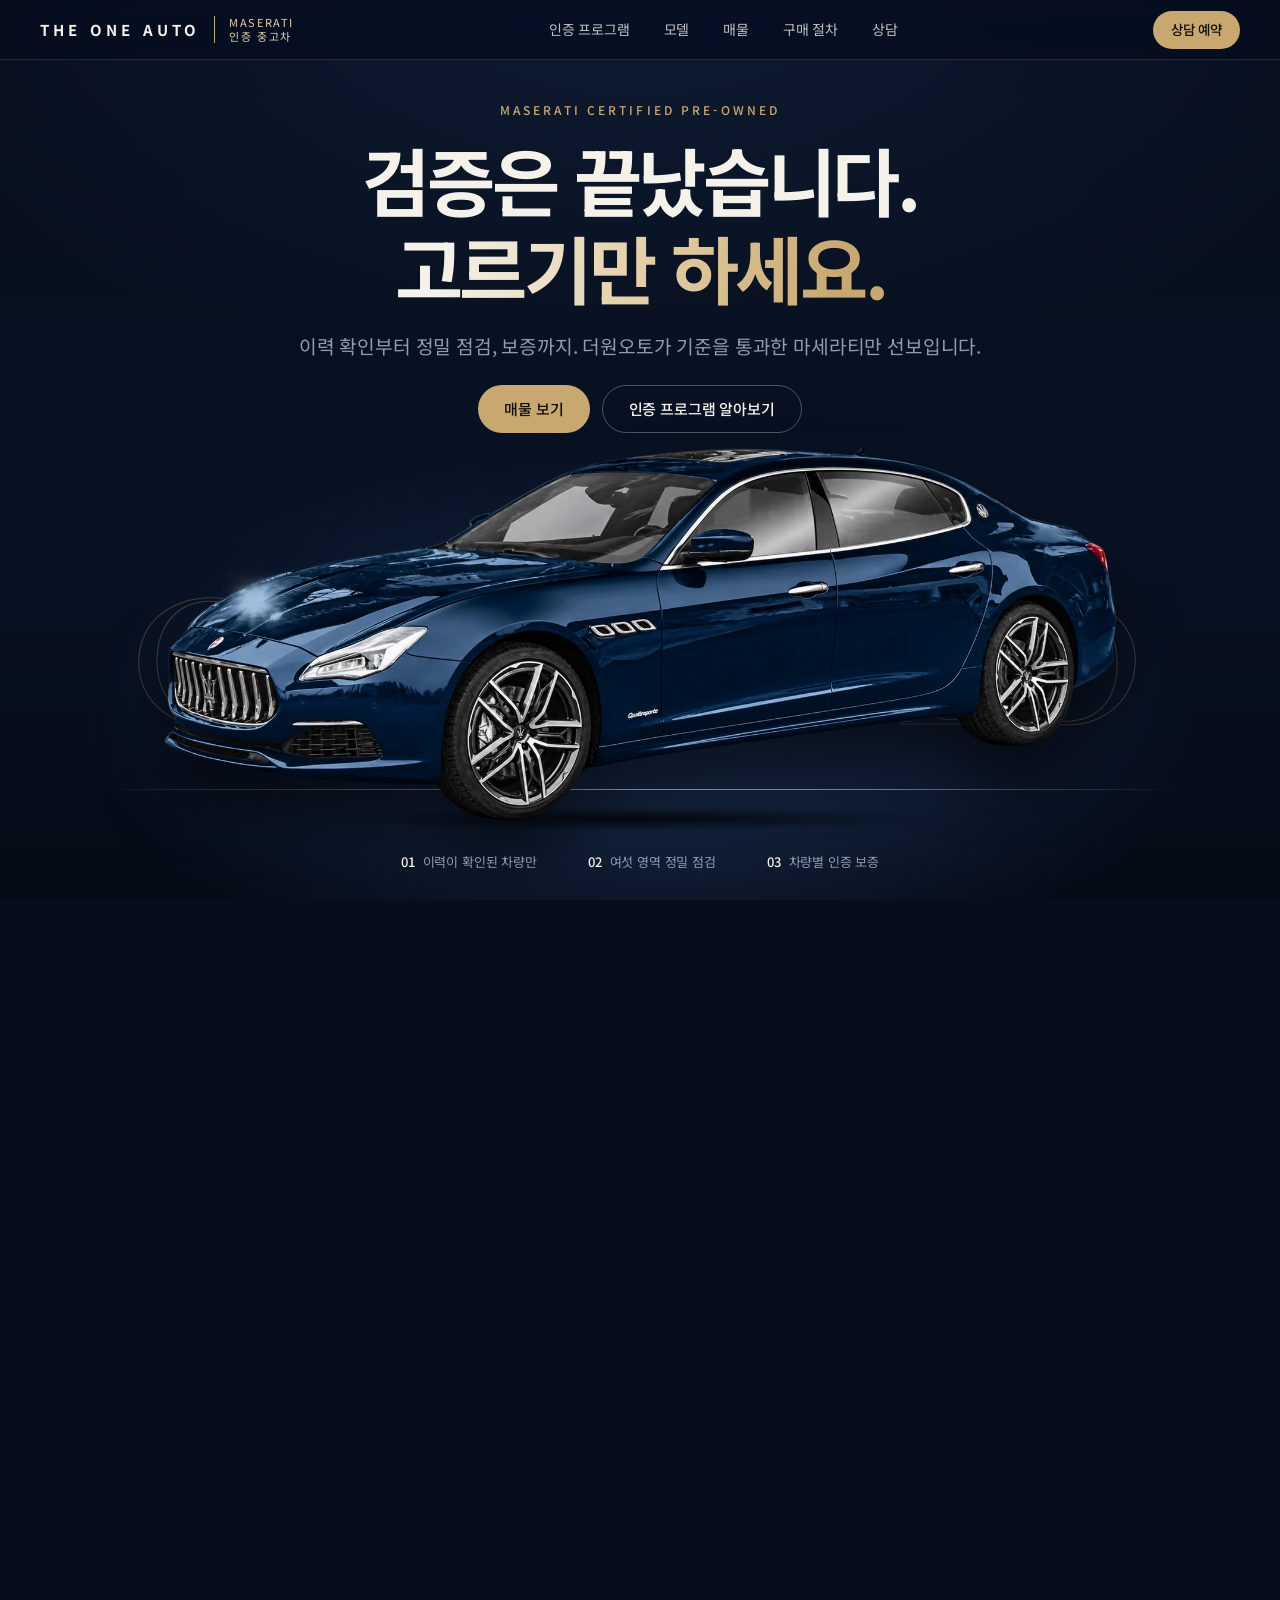
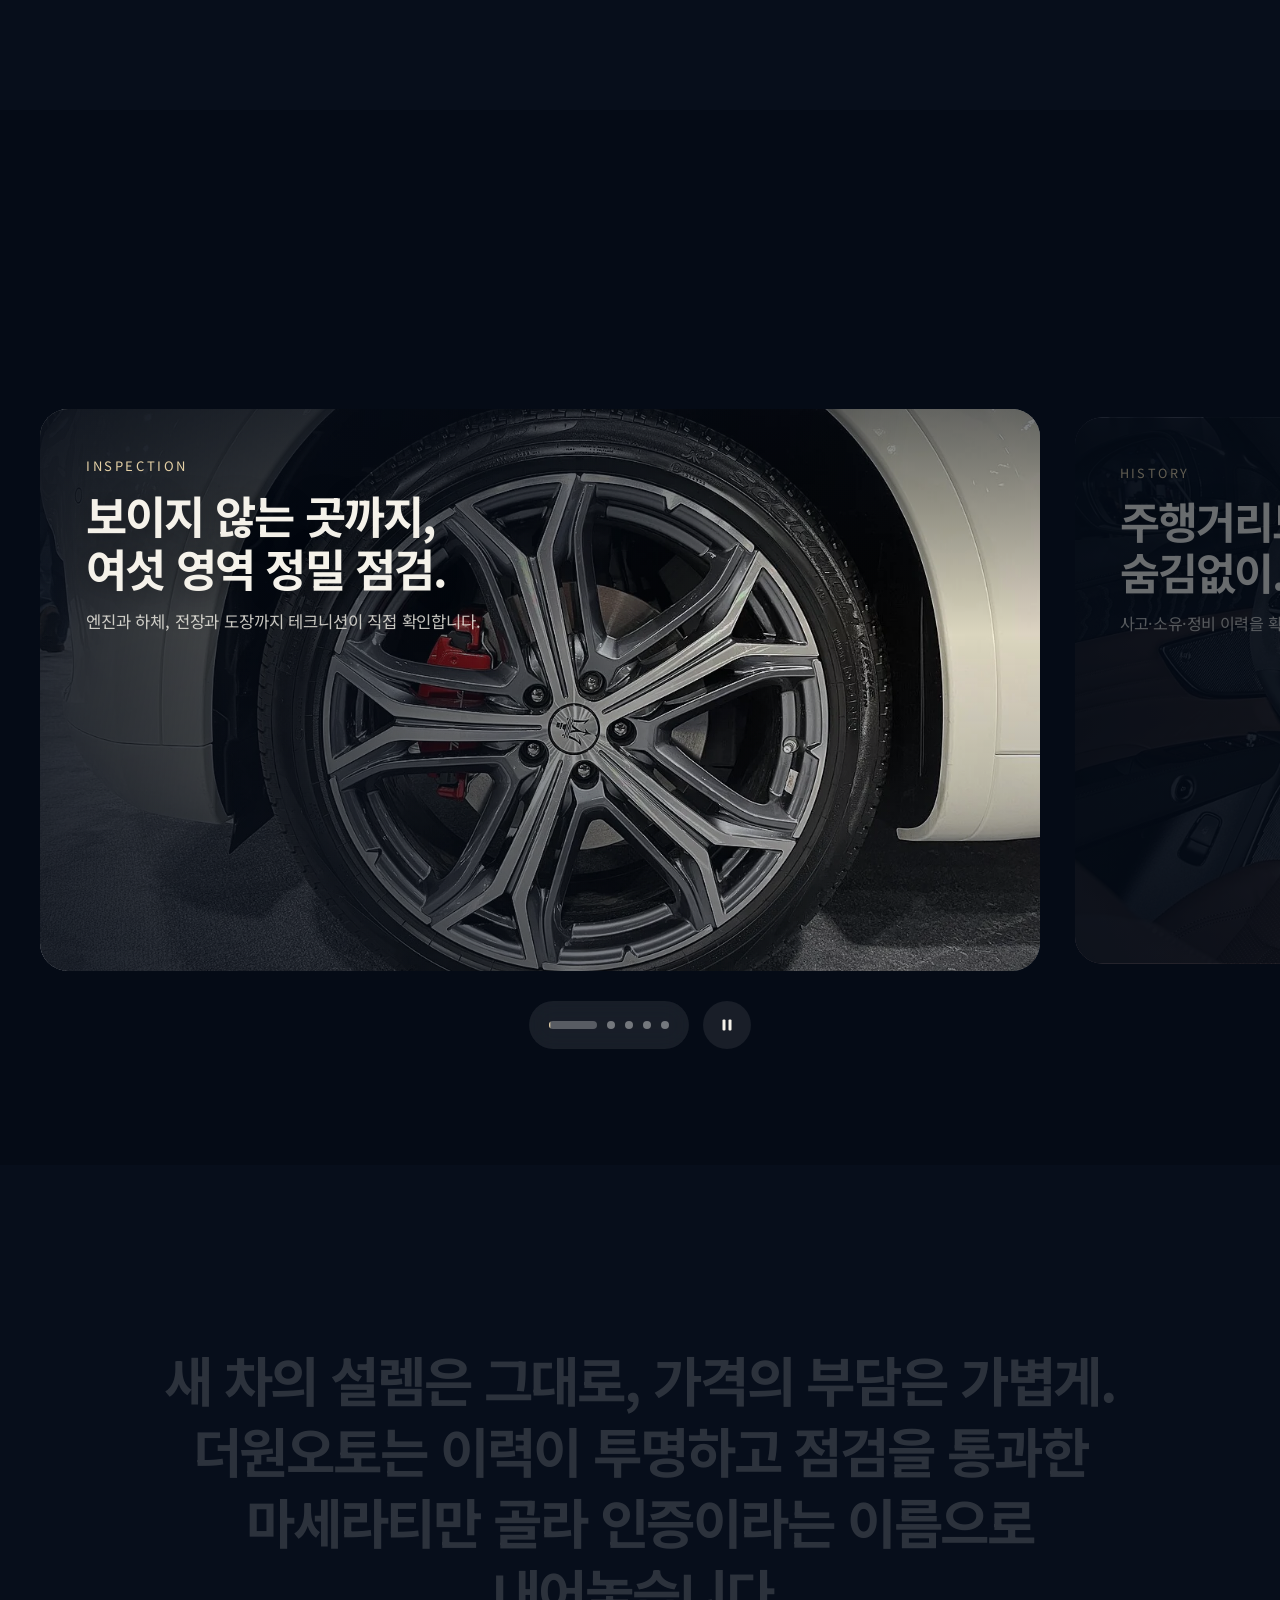
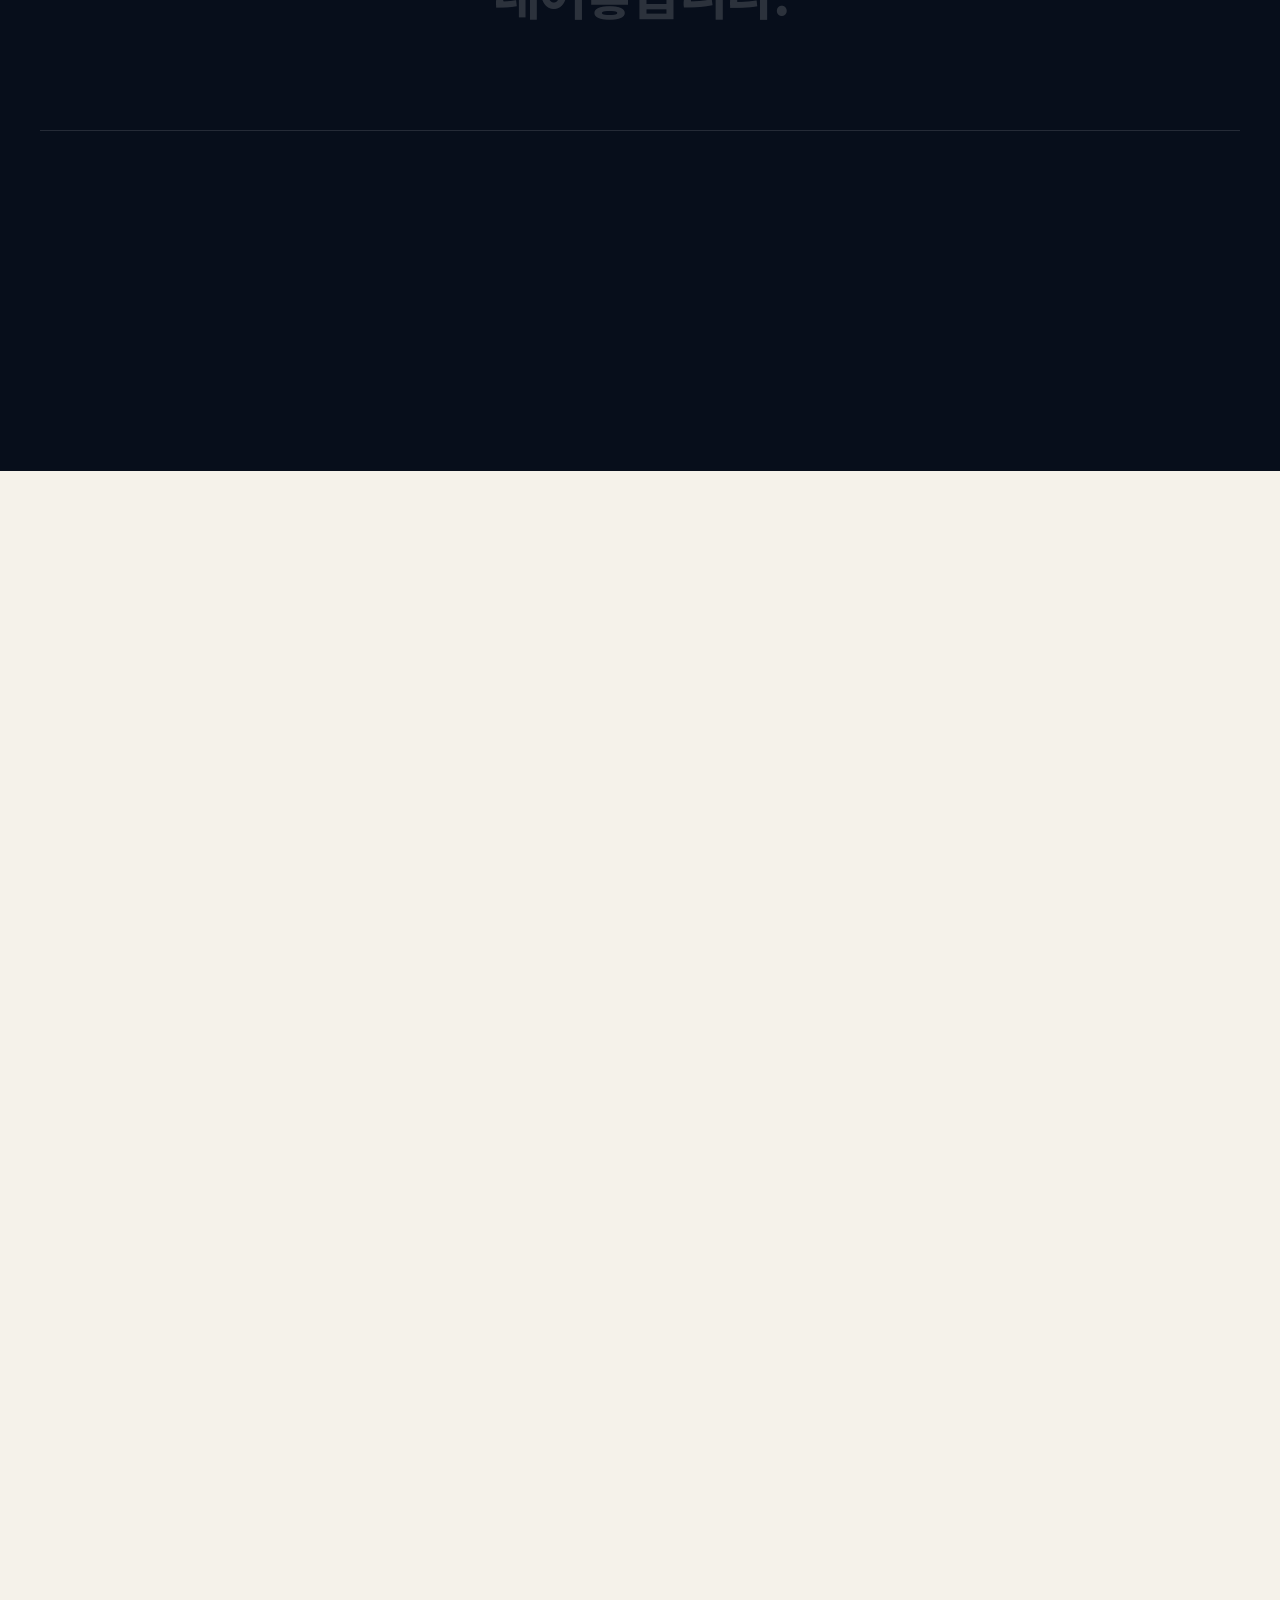
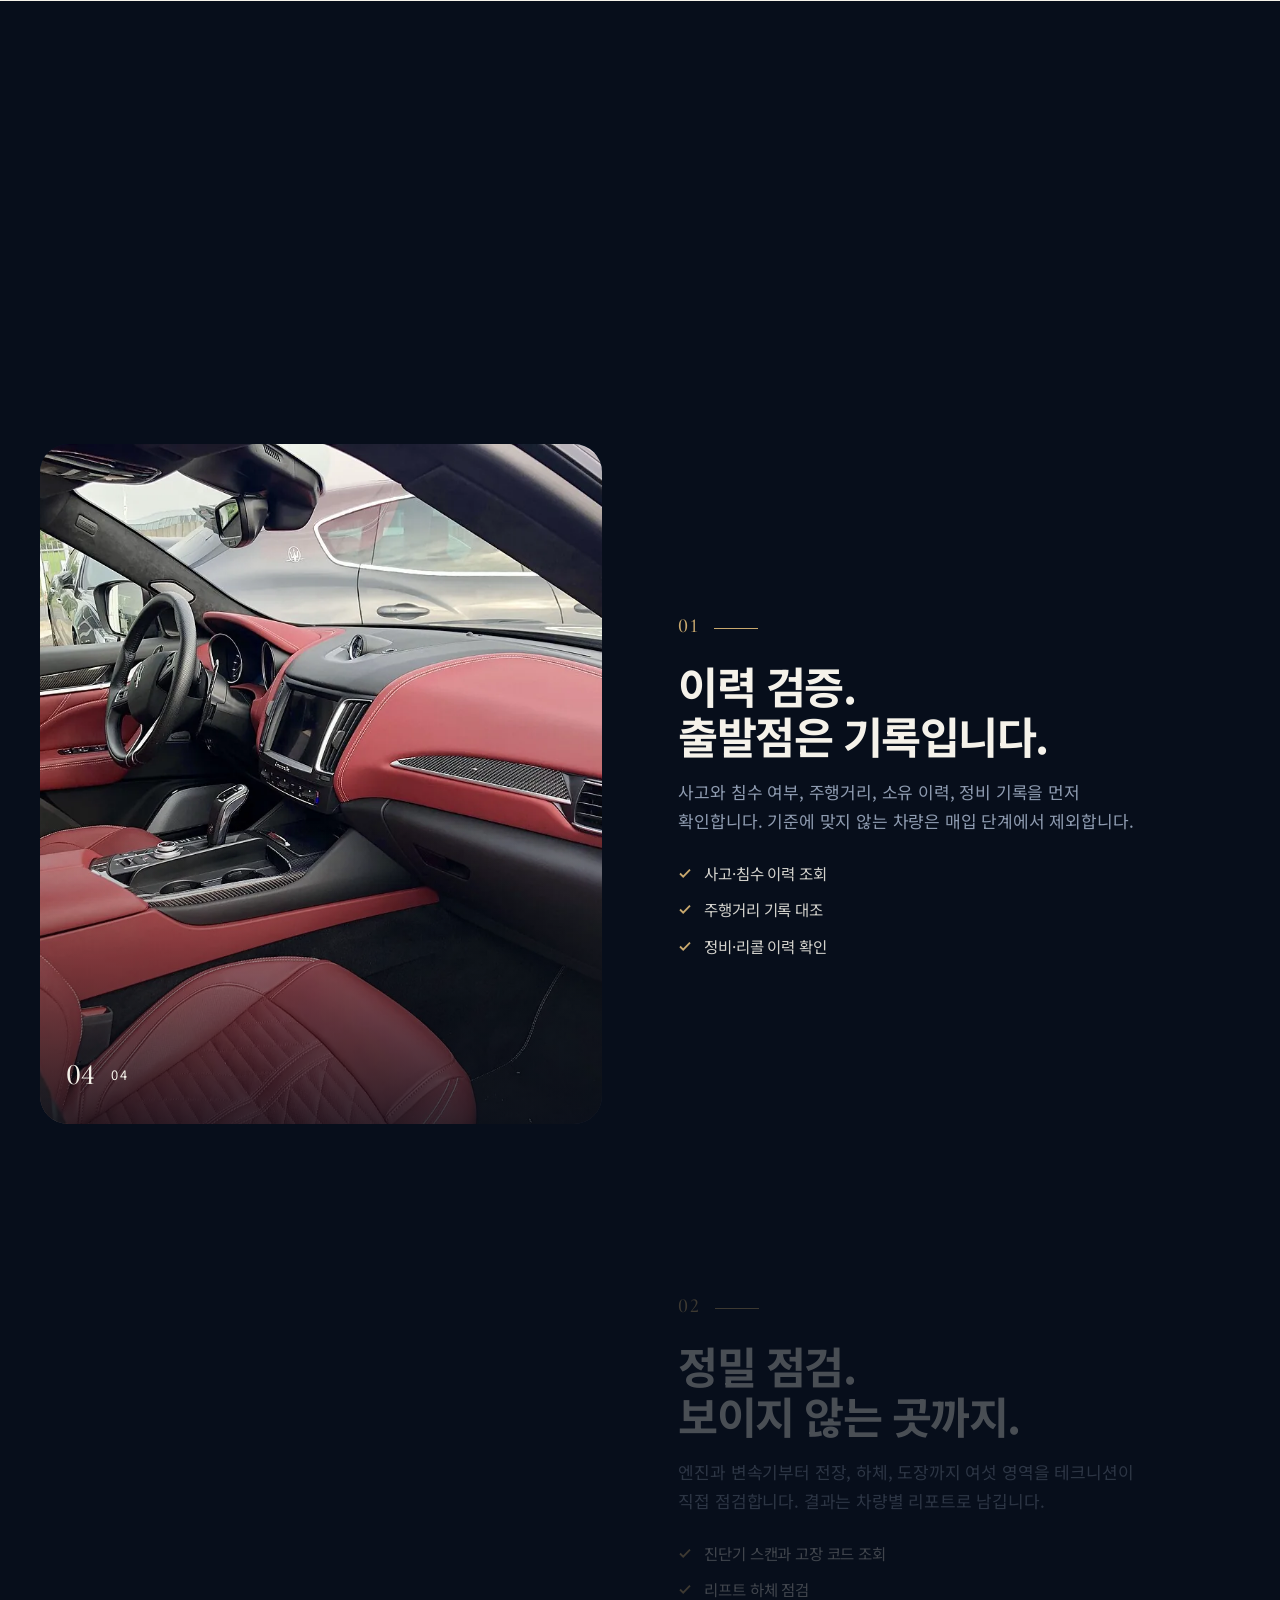
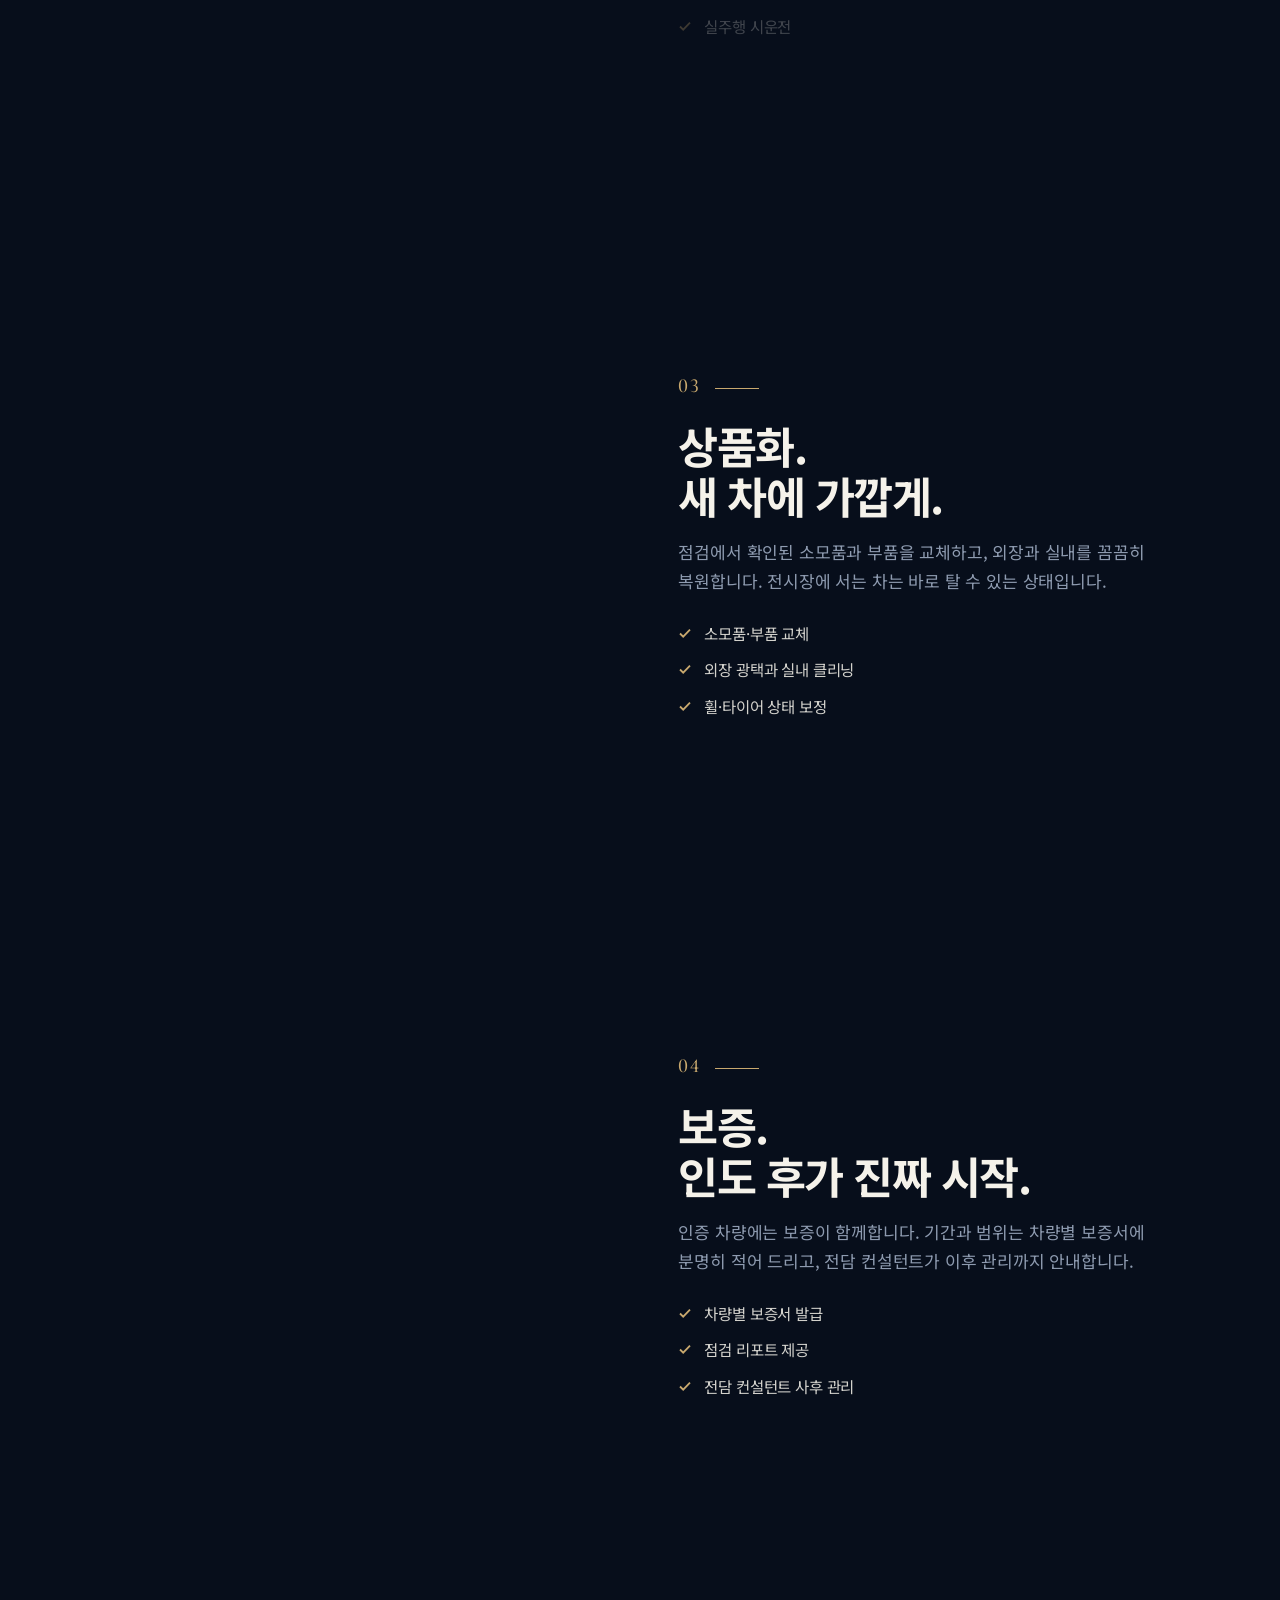
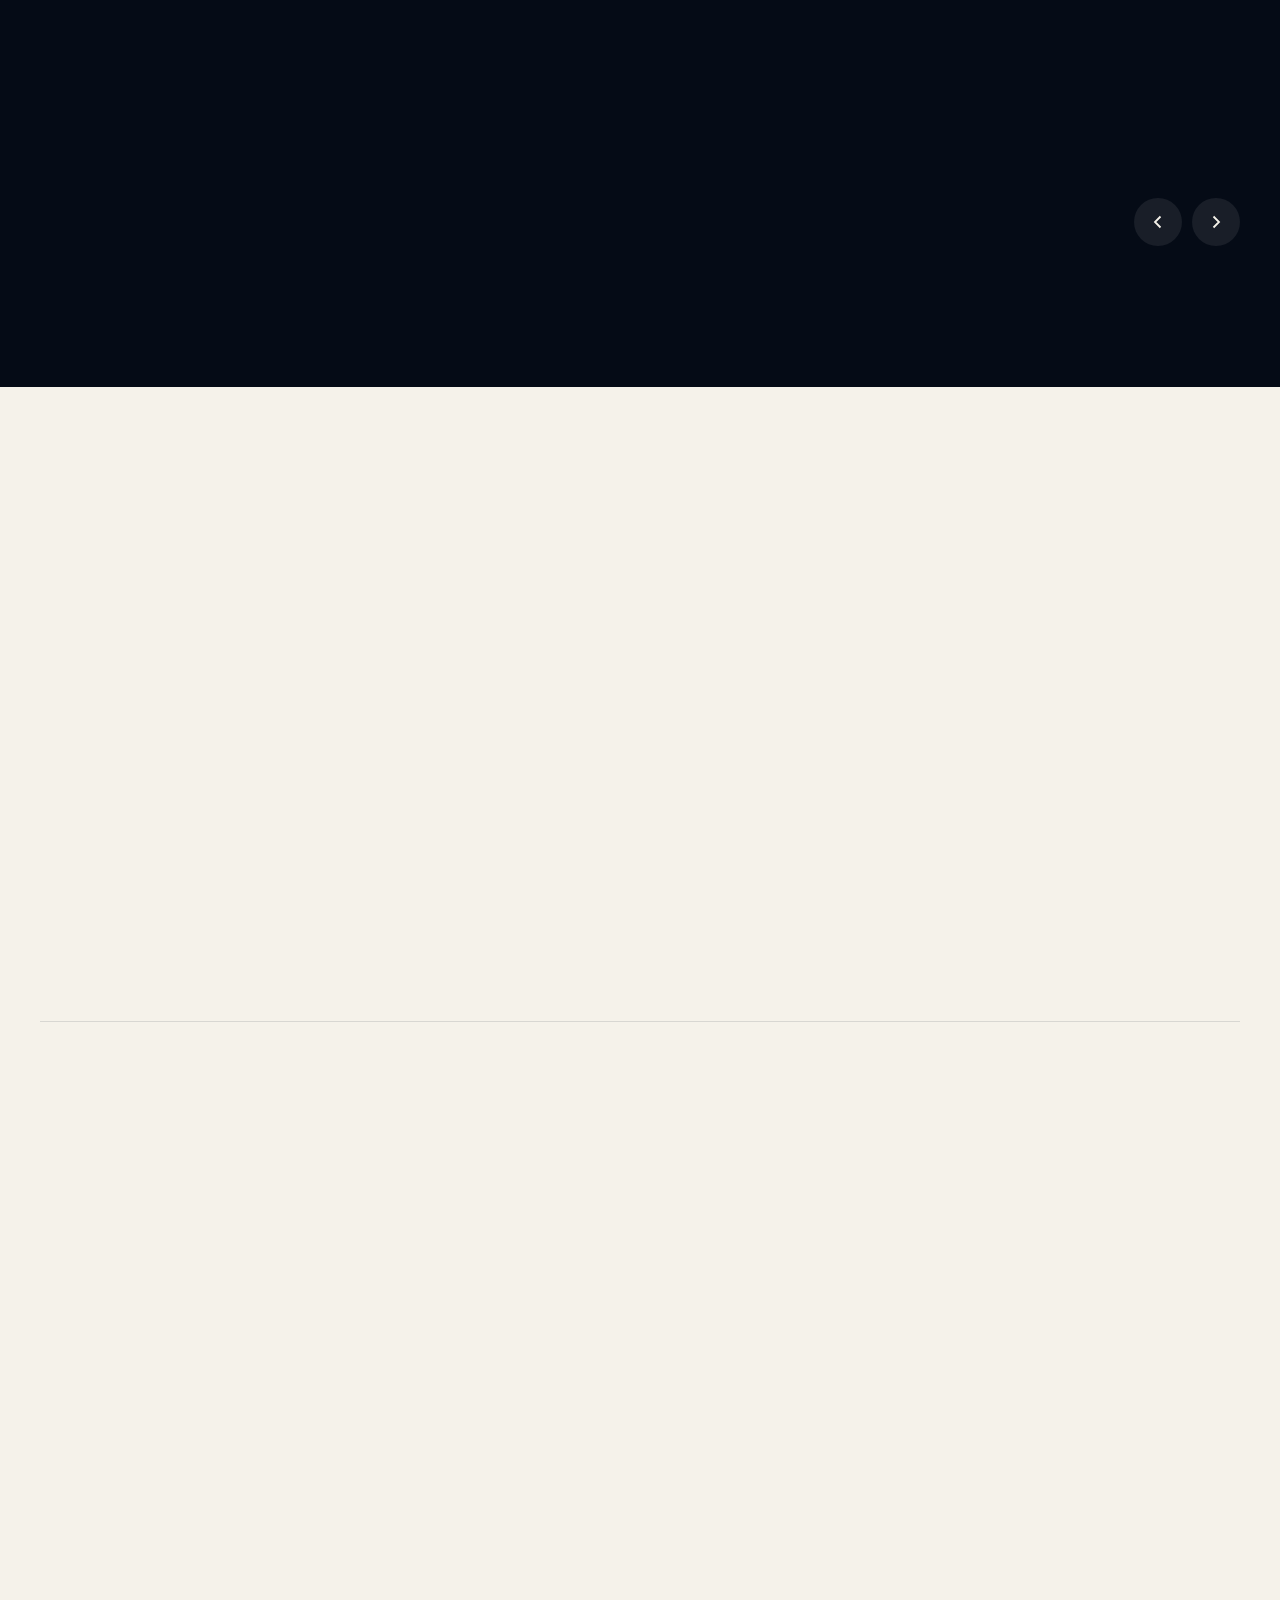
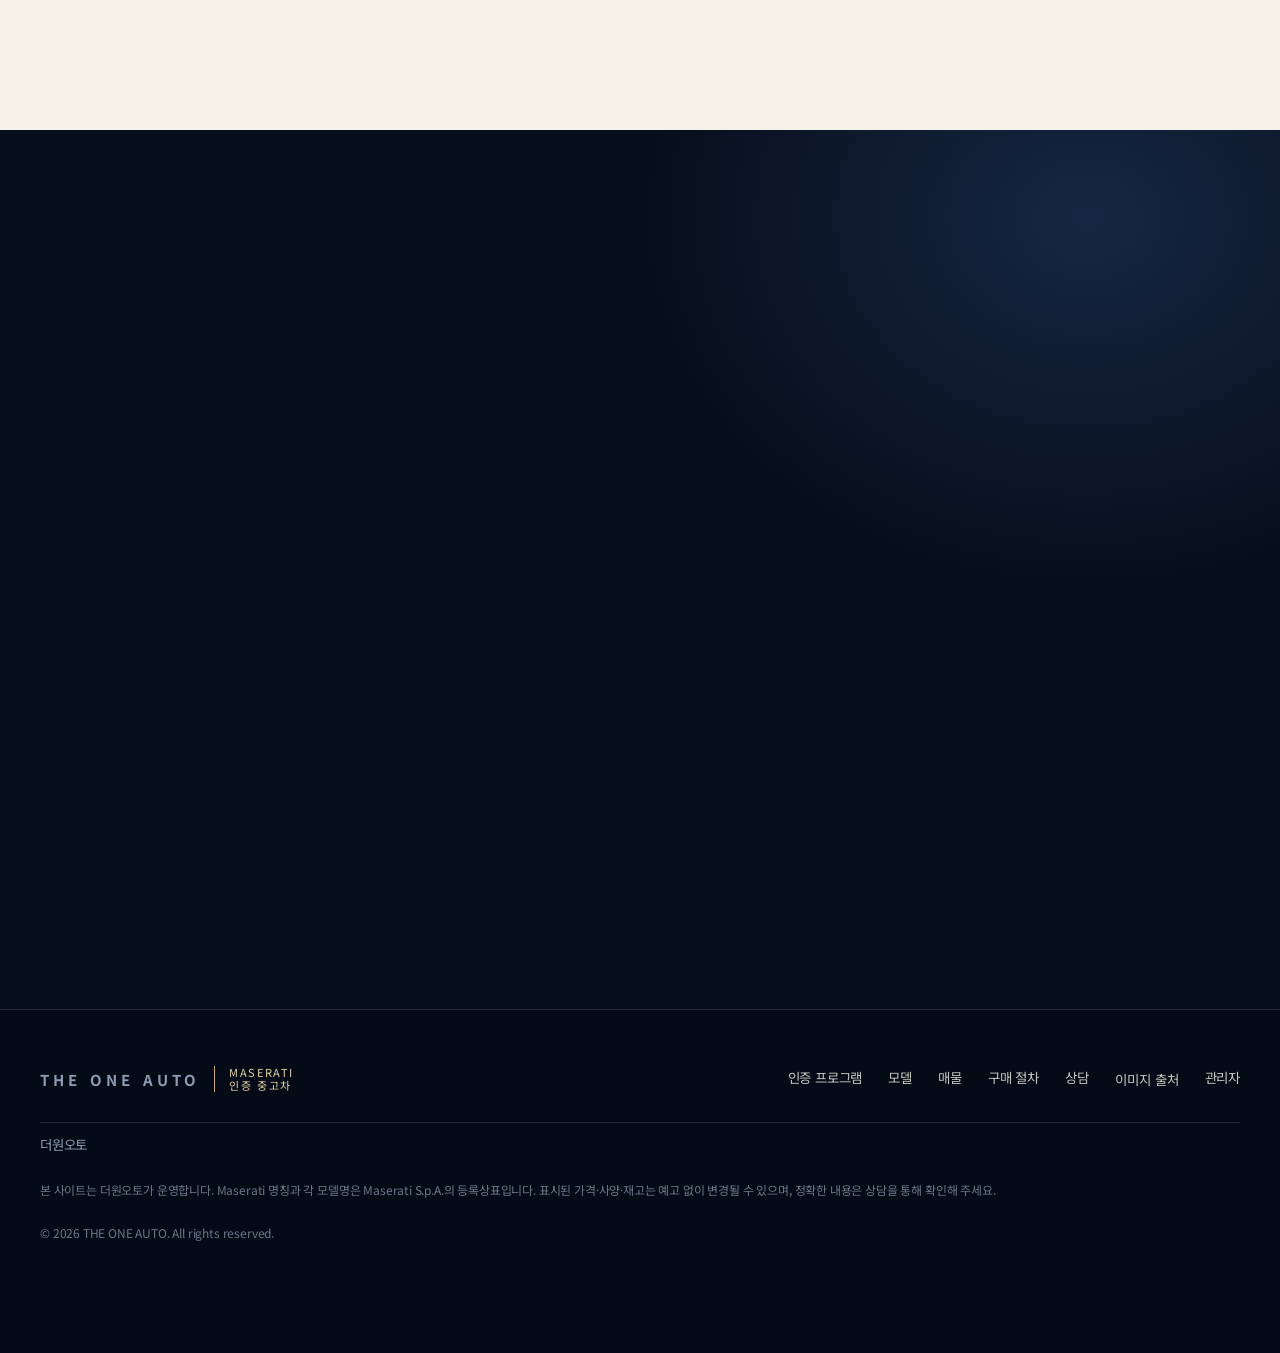
==== index.html @ 3bb14f06 "Add files via upload" ====
<!DOCTYPE html>
<html lang="ko">
<head>
<meta charset="utf-8">
<meta name="viewport" content="width=device-width, initial-scale=1">
<title>더원오토 | 마세라티 인증 중고차</title>
<meta name="description" content="이력 검증부터 정밀 점검, 보증까지. 더원오토가 기준을 통과한 마세라티 인증 중고차만 선보입니다. 그레칼레·르반떼·기블리·콰트로포르테·그란투리스모·MC20.">
<meta name="keywords" content="마세라티 인증 중고차, 마세라티 중고차, 그레칼레 중고, 르반떼 중고, 기블리 중고, 콰트로포르테 중고, 그란투리스모, MC20, 더원오토">
<meta property="og:type" content="website">
<meta property="og:title" content="더원오토 | 마세라티 인증 중고차">
<meta property="og:description" content="검증은 끝났습니다. 고르기만 하세요.">
<meta property="og:image" content="img/quattroporte.webp">
<meta name="theme-color" content="#070E1B">
<link rel="icon" href="data:image/svg+xml,%3Csvg xmlns='http://www.w3.org/2000/svg' viewBox='0 0 64 64'%3E%3Crect width='64' height='64' rx='14' fill='%230A1528'/%3E%3Cpath d='M16 46h32' stroke='%23C8A86E' stroke-width='2'/%3E%3Ctext x='32' y='40' text-anchor='middle' font-family='Georgia,serif' font-size='30' fill='%23E4D0A6'%3E1%3C/text%3E%3C/svg%3E">
<link rel="preconnect" href="https://fonts.googleapis.com">
<link rel="preconnect" href="https://fonts.gstatic.com" crossorigin>
<link href="https://fonts.googleapis.com/css2?family=Cormorant+Garamond:wght@500;600&family=Noto+Sans+KR:wght@400;500;700&display=swap" rel="stylesheet">
<link rel="preload" as="image" href="img/quattroporte.webp">
<link rel="stylesheet" href="site.css">
</head>
<body>

<!-- ============ 상단 메뉴 ============ -->
<header class="nav" id="nav">
  <div class="wrap nav-in">
    <a class="brand" href="#home" aria-label="더원오토 홈">
      <span class="brand-mark">THE ONE AUTO</span>
      <span class="brand-sub">MASERATI<br>인증 중고차</span>
    </a>
    <nav class="menu" aria-label="주 메뉴">
      <a href="#program">인증 프로그램</a>
      <a href="#models">모델</a>
      <a href="#cars">매물</a>
      <a href="#process">구매 절차</a>
      <a href="#contact">상담</a>
    </nav>
    <div class="nav-cta">
      <a class="btn btn-gold btn-sm" href="#contact">상담 예약</a>
      <button class="burger" id="burger" aria-label="메뉴 열기" aria-expanded="false"><i></i><i></i></button>
    </div>
  </div>
</header>
<div class="drawer" id="drawer">
  <a href="#home">홈</a>
  <a href="#program">인증 프로그램</a>
  <a href="#models">모델</a>
  <a href="#cars">매물</a>
  <a href="#process">구매 절차</a>
  <a href="#contact">상담</a>
</div>

<!-- ======================================================
     메인
     ====================================================== -->
<main class="page" id="p-home">

  <!-- 히어로 -->
  <section class="hero" id="hero">
    <div class="hero-sticky">
      <div class="hero-bg"></div>
      <div class="hero-copy">
        <p class="eyebrow">Maserati Certified Pre-Owned</p>
        <h1><span class="ln"><span>검증은 끝났습니다.</span></span><span class="ln"><span><em>고르기만 하세요.</em></span></span></h1>
        <p class="lead">이력 확인부터 정밀 점검, 보증까지. 더원오토가 기준을 통과한 마세라티만 선보입니다.</p>
        <div class="hero-cta">
          <a class="btn btn-gold" href="#cars">매물 보기</a>
          <a class="btn btn-ghost" href="#program">인증 프로그램 알아보기</a>
        </div>
      </div>
      <div class="hero-end" aria-hidden="true"><p>콰트로포르테부터 MC20까지.<br><span>여섯 모델을 한자리에서.</span></p></div>
      <div class="hero-stage">
        <div class="hero-word" aria-hidden="true">CERTIFIED</div>
        <div class="hero-horizon"></div>
        <div class="hero-car">
          <div class="hero-carbox">
            <img src="img/quattroporte.webp" alt="블루 컬러의 마세라티 콰트로포르테" width="1600" height="629">
            <div class="hero-sheen" style="--mask:url(img/quattroporte.webp)"></div>
          </div>
        </div>
      </div>
      <ul class="hero-facts">
        <li><b>01</b>이력이 확인된 차량만</li>
        <li><b>02</b>여섯 영역 정밀 점검</li>
        <li><b>03</b>차량별 인증 보증</li>
      </ul>
    </div>
  </section>

  <!-- 하이라이트 -->
  <section class="hl" id="highlights">
    <div class="wrap hl-top">
      <div class="sec-head">
        <p class="eyebrow rv">Highlights</p>
        <h2 class="h2 rv" style="--d:1">먼저, 핵심만.</h2>
      </div>
      <a class="link rv" style="--d:2" href="#program">인증 프로그램 전체 보기 <svg width="14" height="14" viewBox="0 0 14 14" fill="none" stroke="currentColor" stroke-width="1.6"><path d="M4 1.5 9.5 7 4 12.5"/></svg></a>
    </div>
    <div class="hl-track" id="hlTrack" tabindex="0" aria-label="하이라이트">
      <article class="hl-card">
        <img src="img/detail-wheel.webp" alt="마세라티 휠과 브레이크 캘리퍼" loading="lazy">
        <div class="hl-txt"><small>Inspection</small><h3>보이지 않는 곳까지,<br>여섯 영역 정밀 점검.</h3><p>엔진과 하체, 전장과 도장까지 테크니션이 직접 확인합니다.</p></div>
      </article>
      <article class="hl-card">
        <img src="img/detail-interior.webp" alt="마세라티 실내와 스티어링 휠" loading="lazy">
        <div class="hl-txt"><small>History</small><h3>주행거리도 이력도,<br>숨김없이.</h3><p>사고·소유·정비 이력을 확인한 차량만 매물이 됩니다.</p></div>
      </article>
      <article class="hl-card">
        <img src="img/detail-engine.webp" alt="마세라티 네튜노 V6 엔진" loading="lazy">
        <div class="hl-txt"><small>Warranty</small><h3>인도 후에도 이어지는<br>인증 보증.</h3><p>보증 기간과 범위는 차량별 보증서에 분명히 적어 드립니다.</p></div>
      </article>
      <article class="hl-card stage">
        <img src="img/granturismo.webp" alt="레드 컬러의 마세라티 그란투리스모" loading="lazy">
        <div class="hl-txt"><small>Lineup</small><h3>SUV부터 슈퍼카까지,<br>여섯 모델.</h3><p>그레칼레, 르반떼, 기블리, 콰트로포르테, 그란투리스모, MC20.</p></div>
      </article>
      <article class="hl-card">
        <img src="img/detail-cabin.webp" alt="레드 가죽으로 마감한 마세라티 실내" loading="lazy">
        <div class="hl-txt"><small>Concierge</small><h3>시승부터 금융까지,<br>전담 컨설턴트 한 명이.</h3><p>상담, 시승, 계약, 인도까지 같은 담당자가 함께합니다.</p></div>
      </article>
    </div>
    <div class="hl-ctrl">
      <div class="dots" id="hlDots" role="tablist" aria-label="하이라이트 선택"></div>
      <button class="round" id="hlPlay" aria-label="자동 넘김 일시정지">
        <svg class="i-pause" width="14" height="14" viewBox="0 0 14 14" fill="currentColor"><rect x="2.5" y="1.5" width="3" height="11" rx="1"/><rect x="8.5" y="1.5" width="3" height="11" rx="1"/></svg>
        <svg class="i-play" hidden width="14" height="14" viewBox="0 0 14 14" fill="currentColor"><path d="M3.5 1.6v10.8a.6.6 0 0 0 .9.5l8.6-5.4a.6.6 0 0 0 0-1L4.4 1.1a.6.6 0 0 0-.9.5Z"/></svg>
      </button>
    </div>
  </section>

  <!-- 선언 + 숫자 -->
  <section class="say" id="say">
    <div class="wrap">
      <p class="say-text" id="sayText">새 차의 설렘은 그대로, 가격의 부담은 가볍게. 더원오토는 이력이 투명하고 점검을 통과한 마세라티만 골라 <span data-g>인증이라는 이름으로</span> 내어놓습니다.</p>
      <div class="stats">
        <div class="stat rv"><span class="num" data-count="6">6</span><p>모델 라인업</p></div>
        <div class="stat rv" style="--d:1"><span class="num"><span data-count="30">30</span><sup>대</sup></span><p>엄선한 인증 매물</p></div>
        <div class="stat rv" style="--d:2"><span class="num"><span data-count="4">4</span><sup>단계</sup></span><p>인증 절차</p></div>
        <div class="stat rv" style="--d:3"><span class="num">1:1</span><p>전담 컨설턴트</p></div>
      </div>
    </div>
  </section>

  <!-- 모델 라인업 -->
  <section class="models light" id="models">
    <div class="wrap">
      <div class="sec-head">
        <p class="eyebrow rv">Lineup</p>
        <h2 class="h2 rv" style="--d:1">여섯 가지 마세라티.<br>모두 인증으로.</h2>
        <p class="lead rv" style="--d:2">모델을 눌러 살펴보세요. 마음에 드는 모델의 인증 매물로 바로 이어집니다.</p>
      </div>
      <div class="mv rv" id="mv">
        <div class="mv-list" id="mvList" role="tablist" aria-label="모델 선택"></div>
        <div class="mv-stage" id="mvStage">
          <div class="mv-name" id="mvName" aria-hidden="true"></div>
          <div class="mv-car" id="mvCar"></div>
          <dl class="mv-meta">
            <div><dt>Body</dt><dd id="mvBody"></dd></div>
            <div><dt>Engine</dt><dd id="mvEngine"></dd></div>
            <div><dt>Drive</dt><dd id="mvDrive"></dd></div>
            <div class="go"><a class="btn btn-gold btn-sm" id="mvGo" href="#cars">매물 보기</a></div>
          </dl>
        </div>
        <div class="mv-desc-m" id="mvDescM"></div>
      </div>
    </div>
  </section>

  <!-- 인증 프로그램 -->
  <section class="prog" id="program">
    <div class="wrap">
      <div class="sec-head">
        <p class="eyebrow rv">Certified Program</p>
        <h2 class="h2 rv" style="--d:1">인증은 네 번의<br>확인으로 완성됩니다.</h2>
        <p class="lead rv" style="--d:2">한 단계라도 기준에 미치지 못하면 매물로 올리지 않습니다.</p>
      </div>
      <div class="story" id="story">
        <div class="story-media" aria-hidden="true">
          <img src="img/detail-interior.webp" alt="" class="on" loading="lazy">
          <img src="img/detail-engine.webp" alt="" loading="lazy">
          <img src="img/detail-wheel.webp" alt="" loading="lazy">
          <img src="img/detail-cabin.webp" alt="" loading="lazy">
          <div class="story-count"><span class="num" id="storyNo">01</span><span class="bar"><i></i></span><span>04</span></div>
        </div>
        <div class="story-steps">
          <article class="step on">
            <div class="step-img"><img src="img/detail-interior.webp" alt="마세라티 실내" loading="lazy"></div>
            <span class="num">01</span>
            <h3 class="h2" style="font-size:clamp(28px,3.4vw,46px)">이력 검증.<br>출발점은 기록입니다.</h3>
            <p>사고와 침수 여부, 주행거리, 소유 이력, 정비 기록을 먼저 확인합니다. 기준에 맞지 않는 차량은 매입 단계에서 제외합니다.</p>
            <ul>
              <li><svg width="14" height="14" viewBox="0 0 14 14" fill="none" stroke="currentColor" stroke-width="1.8"><path d="m2 7.5 3.2 3.2L12 3.6"/></svg>사고·침수 이력 조회</li>
              <li><svg width="14" height="14" viewBox="0 0 14 14" fill="none" stroke="currentColor" stroke-width="1.8"><path d="m2 7.5 3.2 3.2L12 3.6"/></svg>주행거리 기록 대조</li>
              <li><svg width="14" height="14" viewBox="0 0 14 14" fill="none" stroke="currentColor" stroke-width="1.8"><path d="m2 7.5 3.2 3.2L12 3.6"/></svg>정비·리콜 이력 확인</li>
            </ul>
          </article>
          <article class="step">
            <div class="step-img"><img src="img/detail-engine.webp" alt="마세라티 V6 엔진" loading="lazy"></div>
            <span class="num">02</span>
            <h3 class="h2" style="font-size:clamp(28px,3.4vw,46px)">정밀 점검.<br>보이지 않는 곳까지.</h3>
            <p>엔진과 변속기부터 전장, 하체, 도장까지 여섯 영역을 테크니션이 직접 점검합니다. 결과는 차량별 리포트로 남깁니다.</p>
            <ul>
              <li><svg width="14" height="14" viewBox="0 0 14 14" fill="none" stroke="currentColor" stroke-width="1.8"><path d="m2 7.5 3.2 3.2L12 3.6"/></svg>진단기 스캔과 고장 코드 조회</li>
              <li><svg width="14" height="14" viewBox="0 0 14 14" fill="none" stroke="currentColor" stroke-width="1.8"><path d="m2 7.5 3.2 3.2L12 3.6"/></svg>리프트 하체 점검</li>
              <li><svg width="14" height="14" viewBox="0 0 14 14" fill="none" stroke="currentColor" stroke-width="1.8"><path d="m2 7.5 3.2 3.2L12 3.6"/></svg>실주행 시운전</li>
            </ul>
          </article>
          <article class="step">
            <div class="step-img"><img src="img/detail-wheel.webp" alt="마세라티 휠" loading="lazy"></div>
            <span class="num">03</span>
            <h3 class="h2" style="font-size:clamp(28px,3.4vw,46px)">상품화.<br>새 차에 가깝게.</h3>
            <p>점검에서 확인된 소모품과 부품을 교체하고, 외장과 실내를 꼼꼼히 복원합니다. 전시장에 서는 차는 바로 탈 수 있는 상태입니다.</p>
            <ul>
              <li><svg width="14" height="14" viewBox="0 0 14 14" fill="none" stroke="currentColor" stroke-width="1.8"><path d="m2 7.5 3.2 3.2L12 3.6"/></svg>소모품·부품 교체</li>
              <li><svg width="14" height="14" viewBox="0 0 14 14" fill="none" stroke="currentColor" stroke-width="1.8"><path d="m2 7.5 3.2 3.2L12 3.6"/></svg>외장 광택과 실내 클리닝</li>
              <li><svg width="14" height="14" viewBox="0 0 14 14" fill="none" stroke="currentColor" stroke-width="1.8"><path d="m2 7.5 3.2 3.2L12 3.6"/></svg>휠·타이어 상태 보정</li>
            </ul>
          </article>
          <article class="step">
            <div class="step-img"><img src="img/detail-cabin.webp" alt="마세라티 실내 가죽 시트" loading="lazy"></div>
            <span class="num">04</span>
            <h3 class="h2" style="font-size:clamp(28px,3.4vw,46px)">보증.<br>인도 후가 진짜 시작.</h3>
            <p>인증 차량에는 보증이 함께합니다. 기간과 범위는 차량별 보증서에 분명히 적어 드리고, 전담 컨설턴트가 이후 관리까지 안내합니다.</p>
            <ul>
              <li><svg width="14" height="14" viewBox="0 0 14 14" fill="none" stroke="currentColor" stroke-width="1.8"><path d="m2 7.5 3.2 3.2L12 3.6"/></svg>차량별 보증서 발급</li>
              <li><svg width="14" height="14" viewBox="0 0 14 14" fill="none" stroke="currentColor" stroke-width="1.8"><path d="m2 7.5 3.2 3.2L12 3.6"/></svg>점검 리포트 제공</li>
              <li><svg width="14" height="14" viewBox="0 0 14 14" fill="none" stroke="currentColor" stroke-width="1.8"><path d="m2 7.5 3.2 3.2L12 3.6"/></svg>전담 컨설턴트 사후 관리</li>
            </ul>
          </article>
        </div>
      </div>
    </div>
  </section>

  <!-- 점검 영역 벤토 -->
  <section class="bento-sec light" id="inspection">
    <div class="wrap">
      <div class="sec-head center">
        <p class="eyebrow rv">Inspection</p>
        <h2 class="h2 rv" style="--d:1">점검은 여섯 영역에서.</h2>
        <p class="lead rv" style="--d:2">차 한 대를 여섯 개의 눈으로 나누어 봅니다.</p>
      </div>
      <div class="bento">
        <article class="tile dark c7 rv">
          <img src="img/detail-engine.webp" alt="" loading="lazy">
          <span class="ico"><svg width="26" height="26" viewBox="0 0 24 24" fill="none" stroke="currentColor" stroke-width="1.5" stroke-linecap="round" stroke-linejoin="round"><path d="M7 8V5h6v3M4 12H2m2-3v7m0-4h3l2-4h7l2 3h2v6h-3l-2 2H9l-2-2H4"/></svg></span>
          <div><h3>엔진·파워트레인</h3><p>엔진과 변속기의 작동 상태, 누유 여부, 냉각 계통을 확인합니다.</p></div>
        </article>
        <article class="tile c5 rv" style="--d:1">
          <span class="ico"><svg width="26" height="26" viewBox="0 0 24 24" fill="none" stroke="currentColor" stroke-width="1.5" stroke-linecap="round" stroke-linejoin="round"><circle cx="6" cy="17" r="3"/><circle cx="18" cy="17" r="3"/><path d="M9 17h6M6 14l3-8h6l3 8M9 6V3m6 3V3"/></svg></span>
          <div><h3>섀시·서스펜션</h3><p>리프트에 올려 하체 부식, 부싱, 쇼크 업소버, 조향 계통을 살핍니다.</p></div>
        </article>
        <article class="tile c4 rv">
          <span class="ico"><svg width="26" height="26" viewBox="0 0 24 24" fill="none" stroke="currentColor" stroke-width="1.5" stroke-linecap="round" stroke-linejoin="round"><circle cx="12" cy="12" r="9"/><circle cx="12" cy="12" r="3"/><path d="M12 3v6m0 6v6M3 12h6m6 0h6"/></svg></span>
          <div><h3>브레이크·타이어</h3><p>패드와 디스크 잔량, 타이어 마모 상태와 제조 시기를 확인합니다.</p></div>
        </article>
        <article class="tile c4 rv" style="--d:1">
          <span class="ico"><svg width="26" height="26" viewBox="0 0 24 24" fill="none" stroke="currentColor" stroke-width="1.5" stroke-linecap="round" stroke-linejoin="round"><rect x="3" y="5" width="18" height="12" rx="2"/><path d="M8 21h8m-4-4v4M7 12l2.5-3 2.5 4 2-2 3 3"/></svg></span>
          <div><h3>전장·인포테인먼트</h3><p>진단기로 고장 코드를 조회하고 편의 장치의 작동을 하나씩 확인합니다.</p></div>
        </article>
        <article class="tile c4 rv" style="--d:2">
          <span class="ico"><svg width="26" height="26" viewBox="0 0 24 24" fill="none" stroke="currentColor" stroke-width="1.5" stroke-linecap="round" stroke-linejoin="round"><path d="M3 15l2-5c.6-1.6 1.6-2.5 3.5-2.5h7c1.900 0 2.900.9 3.500 2.500l2 5v3h-3m-12 0H3v-3m3 3h12M6.500 14.500h.01m10.990 0h.01"/><path d="M12 3v2m5-1-1 1.500M7 4l1 1.500"/></svg></span>
          <div><h3>외관·도장</h3><p>패널별 도막 두께를 측정해 판금·교환 여부를 확인합니다.</p></div>
        </article>
        <article class="tile c5 rv">
          <span class="ico"><svg width="26" height="26" viewBox="0 0 24 24" fill="none" stroke="currentColor" stroke-width="1.5" stroke-linecap="round" stroke-linejoin="round"><path d="M7 20v-7a3 3 0 0 1 3-3h4a3 3 0 0 1 3 3v7M5 20h14M9 10V6a3 3 0 0 1 6 0v4"/></svg></span>
          <div><h3>실내·편의</h3><p>시트와 트림, 공조, 선루프 등 실내 장치의 상태와 작동을 점검합니다.</p></div>
        </article>
        <article class="tile gold c7 rv" style="--d:1">
          <p class="eyebrow">Report</p>
          <div><h3>점검 결과는 <em>차량마다 공개</em>합니다.</h3><p>모든 매물의 상세 페이지에서 영역별 점검 결과를 확인할 수 있습니다.</p>
          <a class="link" href="#cars" style="margin-top:18px">매물에서 확인하기 <svg width="14" height="14" viewBox="0 0 14 14" fill="none" stroke="currentColor" stroke-width="1.6"><path d="M4 1.500 9.500 7 4 12.500"/></svg></a></div>
        </article>
      </div>
    </div>
  </section>

  <!-- 추천 매물 -->
  <section class="feat" id="featured">
    <div class="wrap hl-top" style="margin-bottom:0">
      <div class="sec-head">
        <p class="eyebrow rv">Inventory</p>
        <h2 class="h2 rv" style="--d:1">지금 만날 수 있는 매물.</h2>
      </div>
      <a class="link rv" style="--d:2" href="#cars">전체 매물 보기 <svg width="14" height="14" viewBox="0 0 14 14" fill="none" stroke="currentColor" stroke-width="1.6"><path d="M4 1.500 9.500 7 4 12.500"/></svg></a>
    </div>
    <div class="rowscroll" id="featRow"></div>
    <div class="wrap paddles">
      <button class="round" id="featPrev" aria-label="이전 매물"><svg width="14" height="14" viewBox="0 0 14 14" fill="none" stroke="currentColor" stroke-width="1.8"><path d="M9.500 1.500 4 7l5.500 5.500"/></svg></button>
      <button class="round" id="featNext" aria-label="다음 매물"><svg width="14" height="14" viewBox="0 0 14 14" fill="none" stroke="currentColor" stroke-width="1.8"><path d="M4.500 1.500 10 7l-5.500 5.500"/></svg></button>
    </div>
  </section>

  <!-- 구매 절차 + FAQ -->
  <section class="proc light" id="process">
    <div class="wrap">
      <div class="sec-head">
        <p class="eyebrow rv">Process</p>
        <h2 class="h2 rv" style="--d:1">구매는 네 걸음이면 충분합니다.</h2>
      </div>
      <div class="steps4 rv" id="steps4">
        <div class="s4"><span class="dot">1</span><h3>상담 예약</h3><p>전화나 온라인으로 관심 모델과 방문 일정을 알려 주세요.</p></div>
        <div class="s4"><span class="dot">2</span><h3>차량 확인·시승</h3><p>전시장에서 점검 리포트와 함께 실차를 확인하고 시승합니다.</p></div>
        <div class="s4"><span class="dot">3</span><h3>계약·금융</h3><p>할부와 리스, 타던 차량 매각까지 조건에 맞춰 안내합니다.</p></div>
        <div class="s4"><span class="dot">4</span><h3>인도·사후 관리</h3><p>보증서와 함께 차량을 인도하고 이후 관리를 이어 갑니다.</p></div>
      </div>

      <div class="faq" id="faq">
        <div class="sec-head">
          <p class="eyebrow rv">FAQ</p>
          <h2 class="h2 rv" style="--d:1;font-size:clamp(28px,3.6vw,48px)">자주 묻는 질문.</h2>
        </div>
        <div class="acc rv" id="acc">
          <div class="acc-item on">
            <button class="acc-q" aria-expanded="true">인증 중고차는 일반 중고차와 무엇이 다른가요?<span class="plus"><svg width="12" height="12" viewBox="0 0 12 12" fill="none" stroke="currentColor" stroke-width="1.6"><path d="M6 1v10M1 6h10"/></svg></span></button>
            <div class="acc-a"><div><p>이력 검증, 정밀 점검, 상품화, 보증의 네 단계를 모두 통과한 차량만 인증 매물로 판매합니다. 점검 결과와 이력은 차량별로 공개합니다.</p></div></div>
          </div>
          <div class="acc-item">
            <button class="acc-q" aria-expanded="false">보증은 어떻게 적용되나요?<span class="plus"><svg width="12" height="12" viewBox="0 0 12 12" fill="none" stroke="currentColor" stroke-width="1.6"><path d="M6 1v10M1 6h10"/></svg></span></button>
            <div class="acc-a"><div><p>보증 기간과 범위는 차량의 연식과 주행거리에 따라 다르며, 계약 전에 차량별 보증서로 안내해 드립니다.</p></div></div>
          </div>
          <div class="acc-item">
            <button class="acc-q" aria-expanded="false">시승할 수 있나요?<span class="plus"><svg width="12" height="12" viewBox="0 0 12 12" fill="none" stroke="currentColor" stroke-width="1.6"><path d="M6 1v10M1 6h10"/></svg></span></button>
            <div class="acc-a"><div><p>네. 상담 예약 시 원하는 차량과 일정을 알려 주시면 시승을 준비해 드립니다.</p></div></div>
          </div>
          <div class="acc-item">
            <button class="acc-q" aria-expanded="false">타던 차량을 함께 매각할 수 있나요?<span class="plus"><svg width="12" height="12" viewBox="0 0 12 12" fill="none" stroke="currentColor" stroke-width="1.6"><path d="M6 1v10M1 6h10"/></svg></span></button>
            <div class="acc-a"><div><p>가능합니다. 상담 시 차량 정보를 알려 주시면 매입 견적을 함께 안내해 드립니다.</p></div></div>
          </div>
          <div class="acc-item">
            <button class="acc-q" aria-expanded="false">할부나 리스로 구매할 수 있나요?<span class="plus"><svg width="12" height="12" viewBox="0 0 12 12" fill="none" stroke="currentColor" stroke-width="1.6"><path d="M6 1v10M1 6h10"/></svg></span></button>
            <div class="acc-a"><div><p>네. 할부와 리스 모두 상담할 수 있으며, 금리와 한도는 금융사 심사 결과에 따라 달라집니다.</p></div></div>
          </div>
        </div>
      </div>
    </div>
  </section>

  <!-- 상담 -->
  <section class="contact" id="contact">
    <div class="wrap contact-grid">
      <div>
        <div class="sec-head">
          <p class="eyebrow rv">Contact</p>
          <h2 class="h2 rv" style="--d:1">궁금한 점은<br>전담 컨설턴트에게.</h2>
          <p class="lead rv" style="--d:2">관심 모델과 연락처를 남겨 주시면 일정에 맞춰 상담을 준비합니다.</p>
        </div>
        <dl class="cinfo rv" id="cinfo"></dl>
      </div>
      <form class="form rv" id="form" novalidate>
        <h3>상담 예약</h3>
        <div class="f2">
          <div class="field"><label for="fName">이름</label><input id="fName" name="name" autocomplete="name" placeholder="홍길동" required></div>
          <div class="field"><label for="fTel">연락처</label><input id="fTel" name="tel" type="tel" inputmode="tel" autocomplete="tel" placeholder="010-0000-0000" required></div>
        </div>
        <div class="f2">
          <div class="field"><label for="fModel">관심 모델</label><select id="fModel" name="model"></select></div>
          <div class="field"><label for="fDate">방문 희망일</label><input id="fDate" name="date" type="date"></div>
        </div>
        <div class="field"><label for="fMsg">문의 내용</label><textarea id="fMsg" name="msg" placeholder="시승, 금융, 타던 차량 매각 등 궁금한 내용을 적어 주세요."></textarea></div>
        <button class="btn btn-gold" type="submit">상담 신청 문구 만들기</button>
        <div class="result" id="formResult" hidden>
          <pre id="formText"></pre>
          <div class="acts" id="formActs"></div>
        </div>
        <p class="form-note">입력하신 내용으로 상담 신청 문구를 만들어 드립니다. 문구를 복사해 문자나 카카오톡으로 보내 주시면 접수됩니다.</p>
      </form>
    </div>
  </section>
</main>

<!-- ======================================================
     매물 목록
     ====================================================== -->
<main class="page" id="p-cars" hidden>
  <section class="sub-hero">
    <div class="wrap">
      <p class="eyebrow">Certified Inventory</p>
      <h1>인증 중고차 매물 <span class="num" id="carsTotal"></span><span style="font-size:.5em;font-weight:500;margin-left:2px">대</span></h1>
      <p class="lead">모든 매물은 이력 검증과 정밀 점검을 마친 차량입니다.</p>
      <div class="notice" id="sampleNotice" hidden><svg width="15" height="15" viewBox="0 0 16 16" fill="none" stroke="currentColor" stroke-width="1.5"><circle cx="8" cy="8" r="6.5"/><path d="M8 7.200v4M8 4.800v.01"/></svg><span>지금 보이는 매물은 화면 확인용 예시입니다. 저장소를 연결하면 관리자 페이지에서 등록한 매물만 표시됩니다.</span></div>
    </div>
  </section>
  <section class="list-sec">
    <div class="filters">
      <div class="wrap filters-in">
        <div class="chips" id="chips" role="tablist" aria-label="모델 필터"></div>
        <div class="tools">
          <select class="sel" id="fStatus" aria-label="판매 상태">
            <option value="all">전체 상태</option><option value="판매중">판매중</option><option value="예약중">예약중</option><option value="판매완료">판매완료</option>
          </select>
          <select class="sel" id="fSort" aria-label="정렬">
            <option value="new">연식 최신순</option><option value="plow">가격 낮은순</option><option value="phigh">가격 높은순</option><option value="km">주행거리 짧은순</option>
          </select>
        </div>
      </div>
    </div>
    <div class="wrap">
      <p class="count-line" id="countLine"></p>
      <div class="grid" id="grid"></div>
    </div>
  </section>
</main>

<!-- ======================================================
     매물 상세 (내용은 app.js가 채웁니다)
     ====================================================== -->
<main class="page" id="p-car" hidden></main>

<!-- ============ 푸터 ============ -->
<footer class="foot">
  <div class="wrap">
    <div class="foot-top">
      <a class="brand" href="#home"><span class="brand-mark">THE ONE AUTO</span><span class="brand-sub" style="display:block">MASERATI<br>인증 중고차</span></a>
      <div class="foot-links">
        <a href="#program">인증 프로그램</a><a href="#models">모델</a><a href="#cars">매물</a><a href="#process">구매 절차</a><a href="#contact">상담</a>
        <button id="openCredits">이미지 출처</button>
        <a href="admin.html" rel="nofollow">관리자</a>
      </div>
    </div>
    <p id="footBiz"></p>
    <p class="legal">본 사이트는 더원오토가 운영합니다. Maserati 명칭과 각 모델명은 Maserati S.p.A.의 등록상표입니다. 표시된 가격·사양·재고는 예고 없이 변경될 수 있으며, 정확한 내용은 상담을 통해 확인해 주세요.</p>
    <p class="legal">© <span id="year"></span> THE ONE AUTO. All rights reserved.</p>
  </div>
</footer>

<!-- 휴대폰 하단 고정 바 -->
<div class="bar" id="bar">
  <a class="btn btn-ghost" href="#cars">매물 보기</a>
  <a class="btn btn-gold" href="#contact">상담 예약</a>
</div>

<div class="toast" id="toast" role="status" aria-live="polite"></div>

<!-- 이미지 출처 -->
<div class="modal" id="credits" role="dialog" aria-modal="true" aria-labelledby="creditsTitle">
  <div class="modal-box">
    <button class="x" id="closeCredits" aria-label="닫기"><svg width="12" height="12" viewBox="0 0 12 12" fill="none" stroke="currentColor" stroke-width="1.6"><path d="m1 1 10 10M11 1 1 11"/></svg></button>
    <h3 id="creditsTitle">이미지 출처</h3>
    <p style="font-size:14px;color:#6C7686">아래 이미지는 상업적 이용이 허용된 라이선스에 따라 사용했습니다.</p>
    <table>
      <thead><tr><th>이미지</th><th>저작자 · 원본</th><th>라이선스 · 변경</th></tr></thead>
      <tbody>
        <tr><td>그레칼레</td><td>Alexander Migl · <a href="https://commons.wikimedia.org/wiki/File:Maserati_Grecale_Trofeo_1X7A6383.jpg" target="_blank" rel="noopener">Wikimedia Commons</a></td><td><a href="https://creativecommons.org/licenses/by-sa/4.0/deed.ko" target="_blank" rel="noopener">CC BY-SA 4.0</a> · 배경 제거, 번호판 가림</td></tr>
        <tr><td>MC20</td><td>Alexander Migl · <a href="https://commons.wikimedia.org/wiki/File:Maserati_MC20_IAA_2021_1X7A0087.jpg" target="_blank" rel="noopener">Wikimedia Commons</a></td><td><a href="https://creativecommons.org/licenses/by-sa/4.0/deed.ko" target="_blank" rel="noopener">CC BY-SA 4.0</a> · 배경 제거</td></tr>
        <tr><td>실내 (스티어링 휠)</td><td>Alexander Migl · <a href="https://commons.wikimedia.org/wiki/File:2026_Maserati_Grecale_Modena_V6_Auto_Zuerich_2026_IMG_9022.jpg" target="_blank" rel="noopener">Wikimedia Commons</a></td><td><a href="https://creativecommons.org/licenses/by-sa/4.0/deed.ko" target="_blank" rel="noopener">CC BY-SA 4.0</a> · 일부 잘라냄</td></tr>
        <tr><td>실내 (레드 가죽)</td><td>GinaCostanza76 · <a href="https://commons.wikimedia.org/wiki/File:2019_Maserati_Levante_Trofeo_V8_Interior.jpg" target="_blank" rel="noopener">Wikimedia Commons</a></td><td><a href="https://creativecommons.org/licenses/by-sa/4.0/deed.ko" target="_blank" rel="noopener">CC BY-SA 4.0</a></td></tr>
        <tr><td>엔진</td><td>pelican-actor · <a href="https://commons.wikimedia.org/wiki/File:Maserati_Nettuno_engine_front.jpg" target="_blank" rel="noopener">Wikimedia Commons</a></td><td><a href="https://creativecommons.org/licenses/by/2.0/deed.ko" target="_blank" rel="noopener">CC BY 2.0</a> · 일부 잘라냄</td></tr>
        <tr><td>휠</td><td>Corqe · <a href="https://commons.wikimedia.org/wiki/File:2023_Denver_Auto_Show_Maserati_Wheel_1.jpg" target="_blank" rel="noopener">Wikimedia Commons</a></td><td><a href="https://creativecommons.org/publicdomain/zero/1.0/deed.ko" target="_blank" rel="noopener">CC0 1.0</a></td></tr>
        <tr><td>콰트로포르테 · 그란투리스모 · 르반떼 · 기블리</td><td>더원오토 제공</td><td>—</td></tr>
      </tbody>
    </table>
  </div>
</div>

<script src="config.js"></script>
<script src="cars.js"></script>
<script src="app.js"></script>
</body>
</html>
---- site.css ----
/* 더원오토 · 마세라티 인증 중고차 */
html,body{background:#070E1B}
:root{
  --navy-950:#050B16; --navy-900:#070E1B; --navy-850:#0A1528; --navy-800:#0F1D36; --navy-700:#182B4B; --navy-600:#24406B;
  --gold:#C8A86E; --gold-soft:#E4D0A6; --gold-deep:#9C7C45;
  --ivory:#F5F2EA; --paper:#FBFAF6; --sand:#ECE7DB;
  --ink:#0B1626; --ink-2:#34404F; --mute:#6C7686; --mute-d:#8E9BB0;
  --line:rgba(11,22,38,.12); --line-d:rgba(255,255,255,.12);
  --ok:#2E8B6A;
  --sans:"Noto Sans KR","Apple SD Gothic Neo","Malgun Gothic",system-ui,sans-serif;
  --serif:"Cormorant Garamond","Times New Roman",serif;
  --ease:cubic-bezier(.22,.61,.21,1); --ease-out:cubic-bezier(.16,1,.3,1);
  --nav-h:60px; --wrap:1200px; --r-lg:28px; --r-md:18px;
}
*{box-sizing:border-box;margin:0;padding:0}
html{-webkit-text-size-adjust:100%;scroll-behavior:smooth}
body{font-family:var(--sans);color:var(--ivory);font-size:17px;line-height:1.7;letter-spacing:-.01em;-webkit-font-smoothing:antialiased;overflow-x:hidden;word-break:keep-all}
img{display:block;max-width:100%;height:auto}
a{color:inherit;text-decoration:none}
button{font:inherit;color:inherit;background:none;border:0;cursor:pointer}
ul{list-style:none}
:focus-visible{outline:2px solid var(--gold);outline-offset:3px;border-radius:6px}
.wrap{width:min(var(--wrap),100% - 48px);margin-inline:auto}
.sr{position:absolute;width:1px;height:1px;overflow:hidden;clip:rect(0 0 0 0)}
[hidden]{display:none!important}

/* ---------- type ---------- */
.eyebrow{font-size:12px;font-weight:500;letter-spacing:.26em;text-transform:uppercase;color:var(--gold)}
.light .eyebrow{color:var(--gold-deep)}
.h2{font-size:clamp(32px,4.7vw,64px);font-weight:700;line-height:1.14;letter-spacing:-.035em}
.h3{font-size:clamp(22px,2.2vw,30px);font-weight:700;line-height:1.25;letter-spacing:-.03em}
.lead{font-size:clamp(17px,1.5vw,21px);line-height:1.65;color:var(--mute-d);font-weight:400}
.light .lead{color:var(--ink-2)}
.num{font-family:var(--serif);font-weight:500;letter-spacing:-.01em;font-variant-numeric:lining-nums}
.sec-head{display:grid;gap:18px;max-width:820px}
.sec-head.center{text-align:center;margin-inline:auto;justify-items:center}

/* ---------- buttons ---------- */
.btn{display:inline-flex;align-items:center;justify-content:center;gap:8px;height:48px;padding:0 26px;border-radius:999px;font-size:15px;font-weight:500;letter-spacing:-.01em;transition:transform .35s var(--ease-out),background .25s,color .25s,border-color .25s,box-shadow .25s;white-space:nowrap}
.btn:active{transform:scale(.97)}
.btn-gold{background:var(--gold);color:#12100A}
.btn-gold:hover{background:var(--gold-soft);box-shadow:0 10px 30px -10px rgba(200,168,110,.6)}
.btn-ghost{border:1px solid rgba(255,255,255,.28);color:var(--ivory)}
.btn-ghost:hover{border-color:var(--gold);color:var(--gold-soft)}
.btn-dark{background:var(--navy-850);color:var(--ivory)}
.btn-dark:hover{background:var(--navy-700)}
.btn-line{border:1px solid rgba(11,22,38,.25);color:var(--ink)}
.btn-line:hover{border-color:var(--ink);background:var(--ink);color:var(--ivory)}
.btn-sm{height:38px;padding:0 18px;font-size:13.5px}
.link{display:inline-flex;align-items:center;gap:6px;color:var(--gold-soft);font-size:16px;font-weight:500}
.light .link{color:var(--gold-deep)}
.link svg{transition:transform .35s var(--ease-out)}
.link:hover svg{transform:translateX(4px)}

/* ---------- nav ---------- */
.nav{position:fixed;inset:0 0 auto 0;height:var(--nav-h);z-index:90;transition:background .4s,border-color .4s,backdrop-filter .4s;border-bottom:1px solid transparent}
.nav.solid,.nav.open{background:rgba(7,14,27,.78);-webkit-backdrop-filter:saturate(180%) blur(20px);backdrop-filter:saturate(180%) blur(20px);border-color:var(--line-d)}
.nav-in{height:100%;display:flex;align-items:center;justify-content:space-between;gap:24px}
.brand{display:flex;align-items:center;gap:14px}
.brand-mark{font-size:15px;font-weight:700;letter-spacing:.28em;white-space:nowrap}
.brand-sub{padding-left:14px;border-left:1px solid var(--gold);font-size:11px;letter-spacing:.14em;color:var(--gold-soft);white-space:nowrap;line-height:1.2}
.menu{display:flex;gap:34px;font-size:14px;color:rgba(245,242,234,.78)}
.menu a{position:relative;padding:6px 0;transition:color .25s}
.menu a::after{content:"";position:absolute;left:0;right:0;bottom:0;height:1px;background:var(--gold);transform:scaleX(0);transform-origin:left;transition:transform .4s var(--ease-out)}
.menu a:hover,.menu a.on{color:#fff}
.menu a:hover::after,.menu a.on::after{transform:scaleX(1)}
.nav-cta{display:flex;align-items:center;gap:10px}
.burger{display:none;width:40px;height:40px;position:relative}
.burger i{position:absolute;left:10px;right:10px;height:1.5px;background:var(--ivory);transition:transform .4s var(--ease-out),top .4s var(--ease-out)}
.burger i:nth-child(1){top:15px}.burger i:nth-child(2){top:24px}
.nav.open .burger i:nth-child(1){top:19.5px;transform:rotate(45deg)}
.nav.open .burger i:nth-child(2){top:19.5px;transform:rotate(-45deg)}
.drawer{position:fixed;inset:var(--nav-h) 0 0 0;z-index:89;background:rgba(7,14,27,.97);-webkit-backdrop-filter:blur(20px);backdrop-filter:blur(20px);padding:28px 24px;display:grid;align-content:start;gap:2px;opacity:0;pointer-events:none;transition:opacity .35s}
.drawer.open{opacity:1;pointer-events:auto}
.drawer a{display:block;padding:16px 4px;font-size:26px;font-weight:700;letter-spacing:-.03em;border-bottom:1px solid var(--line-d);transform:translateY(12px);opacity:0;transition:transform .5s var(--ease-out),opacity .5s}
.drawer.open a{transform:none;opacity:1}
.drawer.open a:nth-child(2){transition-delay:.04s}.drawer.open a:nth-child(3){transition-delay:.08s}.drawer.open a:nth-child(4){transition-delay:.12s}.drawer.open a:nth-child(5){transition-delay:.16s}.drawer.open a:nth-child(6){transition-delay:.2s}

/* ---------- page switch ---------- */
.page{animation:pageIn .6s var(--ease-out) both}
@keyframes pageIn{from{opacity:0;transform:translateY(14px)}to{opacity:1;transform:none}}

/* ---------- reveal ---------- */
.rv{opacity:0;transform:translateY(28px);transition:opacity .9s var(--ease-out),transform .9s var(--ease-out);transition-delay:calc(var(--d,0)*90ms)}
.rv.in{opacity:1;transform:none}

/* =========================================================
   HERO
   ========================================================= */
.hero{position:relative;height:190vh;background:var(--navy-900)}
.hero-sticky{position:sticky;top:0;height:100vh;height:100svh;min-height:600px;overflow:hidden;display:flex;flex-direction:column;align-items:center}
.hero-bg{position:absolute;inset:0;background:
  radial-gradient(62% 44% at 50% 80%,rgba(36,64,107,.66),transparent 70%),
  radial-gradient(90% 60% at 50% 0%,rgba(15,29,54,.9),transparent 70%),
  linear-gradient(180deg,#070E1B 0%,#081223 60%,#050B16 100%)}
.hero-copy{position:relative;z-index:3;flex:none;text-align:center;padding-top:calc(var(--nav-h) + clamp(18px,4.4vh,52px));display:grid;justify-items:center;gap:clamp(12px,2vh,20px);opacity:calc(1 - var(--p,0)*2.6);transform:translateY(calc(var(--p,0)*-70px));width:min(980px,100% - 40px)}
.hero h1{font-size:clamp(36px,min(5.8vw,9.6vh),84px);font-weight:700;line-height:1.1;letter-spacing:-.045em}
.hero h1 .ln{display:block;overflow:hidden;padding-bottom:.08em}
.hero h1 .ln>span{display:block;transform:translateY(105%);transition:transform 1.1s var(--ease-out)}
.hero h1 .ln:nth-child(2)>span{transition-delay:.12s}
.hero h1 em{font-style:normal;background:linear-gradient(100deg,#F5F2EA 10%,#E4D0A6 50%,#C8A86E 90%);-webkit-background-clip:text;background-clip:text;color:transparent}
.hero .lead{max-width:760px;opacity:0;transform:translateY(16px);transition:opacity .9s var(--ease-out) .45s,transform .9s var(--ease-out) .45s}
.hero .eyebrow{opacity:0;transition:opacity .9s .1s}
.hero-cta{display:flex;gap:12px;flex-wrap:wrap;justify-content:center;margin-top:4px;opacity:0;transform:translateY(16px);transition:opacity .9s var(--ease-out) .6s,transform .9s var(--ease-out) .6s}
.hero-stage{position:relative;z-index:2;flex:1;min-height:0;width:100%;margin-top:clamp(6px,1.6vh,20px)}
.hero-word{position:absolute;left:50%;bottom:24%;transform:translateX(calc(-50% + var(--p,0)*-5vw));font-family:var(--serif);font-weight:500;font-size:clamp(70px,15.5vw,250px);line-height:.8;letter-spacing:.03em;color:transparent;-webkit-text-stroke:1px rgba(200,168,110,.3);white-space:nowrap;user-select:none;opacity:calc(1 - var(--p,0)*.7)}
.hero-horizon{position:absolute;left:50%;bottom:11%;width:min(1100px,84vw);height:1px;transform:translateX(-50%) scaleX(var(--hz,0));background:linear-gradient(90deg,transparent,rgba(200,168,110,.75) 30%,rgba(228,208,166,.9) 50%,rgba(200,168,110,.75) 70%,transparent);transition:transform 1.8s var(--ease-out) .5s}
.hero-car{position:absolute;inset:0 0 3% 0;display:grid;grid-template:minmax(0,1fr)/minmax(0,1fr);place-items:end center;transform:translateX(var(--in,46vw)) scale(calc(1 + var(--p,0)*var(--zoom,.3)));transform-origin:50% 90%;transition:transform 1.9s var(--ease-out) .25s,filter 1.6s .25s,opacity 1.2s .25s;opacity:0;filter:blur(14px);will-change:transform}
.hero-carbox{position:relative;height:100%;max-height:430px;aspect-ratio:1600/629;max-width:min(1090px,94vw)}
.hero-carbox img{width:100%;height:100%;object-fit:contain;object-position:50% 100%;filter:drop-shadow(0 36px 30px rgba(0,0,0,.55))}
.hero-carbox::after{content:"";position:absolute;left:6%;right:6%;bottom:-4%;height:9%;background:radial-gradient(50% 50% at 50% 50%,rgba(0,0,0,.75),transparent 72%);z-index:-1}
.hero-sheen{position:absolute;inset:0;background:linear-gradient(105deg,transparent 42%,rgba(255,255,255,.34) 50%,transparent 58%);background-size:260% 100%;background-position:130% 0;mix-blend-mode:screen;-webkit-mask:var(--mask) center bottom/contain no-repeat;mask:var(--mask) center bottom/contain no-repeat;pointer-events:none}
.hero.ready .hero-sheen{animation:sheen 2.4s var(--ease) 1.5s 1 both}
@keyframes sheen{from{background-position:130% 0}to{background-position:-40% 0}}
.hero.ready{--hz:1;--in:0px}
.hero.ready h1 .ln>span{transform:none}
.hero.ready .lead,.hero.ready .hero-cta{opacity:1;transform:none}
.hero.ready .eyebrow{opacity:1}
.hero.ready .hero-car{opacity:1;filter:none}
.hero.scrolled .hero-car{transition:none}
.hero-facts{position:relative;z-index:3;flex:none;display:flex;gap:clamp(20px,4vw,64px);padding:clamp(10px,2vh,18px) 0 clamp(16px,3vh,30px);font-size:13px;color:var(--mute-d);white-space:nowrap;opacity:calc(1 - var(--p,0)*3)}
.hero-facts b{color:var(--ivory);font-weight:500;margin-right:8px}
.hero-end{position:absolute;z-index:3;left:0;right:0;top:calc(var(--nav-h) + 7vh);text-align:center;opacity:calc((var(--p,0) - .5)*3);transform:translateY(calc((1 - var(--p,0))*40px));padding:0 24px;pointer-events:none}
.hero-end p{font-size:clamp(24px,min(3.4vw,5.6vh),46px);font-weight:700;letter-spacing:-.035em;line-height:1.25}
.hero-end p span{color:var(--gold-soft)}

/* =========================================================
   HIGHLIGHTS
   ========================================================= */
.hl{background:var(--navy-950);padding:clamp(80px,11vw,150px) 0 clamp(70px,9vw,120px)}
.hl-top{display:flex;justify-content:space-between;align-items:end;gap:24px;margin-bottom:clamp(28px,4vw,52px)}
.hl-track{position:relative;display:flex;gap:20px;overflow-x:auto;scroll-snap-type:x mandatory;scrollbar-width:none;padding-inline:max(24px,calc((100vw - var(--wrap))/2));scroll-padding-inline:max(24px,calc((100vw - var(--wrap))/2));-webkit-overflow-scrolling:touch}
.hl-track::-webkit-scrollbar{display:none}
.hl-card{position:relative;flex:0 0 min(1000px,86vw);aspect-ratio:16/9;border-radius:var(--r-lg);overflow:hidden;scroll-snap-align:start;background:var(--navy-800);isolation:isolate;transition:opacity .6s,transform .8s var(--ease-out);opacity:.42;transform:scale(.97)}
.hl-card.on{opacity:1;transform:none}
.hl-card>img{position:absolute;inset:0;width:100%;height:100%;object-fit:cover;z-index:-2;transform:scale(1.08);transition:transform 6s linear}
.hl-card.on>img{transform:scale(1)}
.hl-card::before{content:"";position:absolute;inset:0;z-index:-1;background:linear-gradient(100deg,rgba(5,11,22,.88) 0%,rgba(5,11,22,.62) 34%,rgba(5,11,22,.12) 64%,transparent 80%),linear-gradient(180deg,rgba(5,11,22,.55) 0%,transparent 40%,rgba(5,11,22,.45) 100%)}
.hl-card.stage::before{background:radial-gradient(70% 60% at 60% 85%,rgba(36,64,107,.8),transparent 70%)}
.hl-card.stage>img{object-fit:contain;object-position:100% 100%;inset:auto 3% 5% auto;width:64%;height:56%;transform:translateX(6%) scale(1);transition:transform 1.6s var(--ease-out)}
.hl-card.stage.on>img{transform:none}
.hl-txt{padding:clamp(24px,3.6vw,48px);max-width:640px}
.hl-txt small{display:block;font-size:13px;letter-spacing:.2em;color:var(--gold-soft);margin-bottom:12px;text-transform:uppercase}
.hl-txt h3{font-size:clamp(24px,3.5vw,48px);font-weight:700;line-height:1.18;letter-spacing:-.04em;text-shadow:0 2px 24px rgba(0,0,0,.35)}
.hl-txt p{margin-top:12px;font-size:clamp(14px,1.3vw,17px);color:rgba(245,242,234,.8);max-width:440px}
.hl-ctrl{display:flex;justify-content:center;align-items:center;gap:14px;margin-top:30px}
.dots{display:flex;align-items:center;gap:10px;height:48px;padding:0 20px;border-radius:999px;background:rgba(255,255,255,.08);-webkit-backdrop-filter:blur(12px);backdrop-filter:blur(12px)}
.dots button{width:8px;height:8px;border-radius:999px;background:rgba(255,255,255,.4);position:relative;overflow:hidden;transition:width .5s var(--ease-out),background .3s}
.dots button.on{width:48px;background:rgba(255,255,255,.28)}
.dots button i{position:absolute;inset:0;background:var(--gold-soft);transform:scaleX(0);transform-origin:left;border-radius:inherit}
.dots button.on i{transform:scaleX(var(--prog,0))}
.round{width:48px;height:48px;border-radius:50%;display:grid;place-items:center;background:rgba(255,255,255,.08);transition:background .25s,opacity .25s,transform .3s var(--ease-out)}
.round:hover{background:rgba(255,255,255,.18)}
.round:active{transform:scale(.92)}
.round[disabled]{opacity:.3;cursor:default}
.light .round{background:rgba(11,22,38,.07)}
.light .round:hover{background:rgba(11,22,38,.14)}

/* =========================================================
   STATEMENT
   ========================================================= */
.say{background:var(--navy-900);padding:clamp(100px,14vw,200px) 0}
.say-text{font-size:clamp(26px,4.2vw,58px);font-weight:700;line-height:1.32;letter-spacing:-.04em;max-width:1040px;margin-inline:auto;text-align:center}
.say-text .w{color:rgba(245,242,234,.16);transition:color .5s}
.say-text .w.on{color:var(--ivory)}
.say-text .w.g.on{color:var(--gold-soft)}
.stats{display:grid;grid-template-columns:repeat(4,1fr);margin-top:clamp(60px,8vw,110px);border-top:1px solid var(--line-d)}
.stat{padding:34px 20px 0;text-align:center;border-left:1px solid var(--line-d)}
.stat:first-child{border-left:0}
.stat .num{font-size:clamp(54px,7vw,96px);line-height:1;color:var(--gold-soft);display:block}
.stat .num sup{font-family:var(--sans);font-size:.24em;font-weight:500;vertical-align:top;margin-left:4px;position:relative;top:.9em;color:var(--ivory)}
.stat p{margin-top:12px;font-size:14.5px;color:var(--mute-d)}

/* =========================================================
   MODELS
   ========================================================= */
.light{background:var(--ivory);color:var(--ink)}
.models{padding:clamp(90px,11vw,160px) 0}
.mv{display:grid;grid-template-columns:340px 1fr;gap:22px;margin-top:clamp(36px,5vw,64px);align-items:stretch}
.mv-list{display:flex;flex-direction:column;gap:10px}
.mv-item{border-radius:22px;background:#fff;border:1px solid var(--line);transition:background .4s,border-color .4s,box-shadow .5s;overflow:hidden}
.mv-item.on{background:var(--navy-850);color:var(--ivory);border-color:transparent;box-shadow:0 24px 50px -24px rgba(10,21,40,.55)}
.mv-btn{width:100%;display:flex;align-items:center;gap:12px;padding:15px 20px;text-align:left;font-weight:500;font-size:16.5px}
.mv-btn .plus{width:22px;height:22px;border-radius:50%;border:1px solid currentColor;display:grid;place-items:center;flex:none;opacity:.7;transition:transform .5s var(--ease-out),background .3s,border-color .3s,color .3s}
.mv-item.on .plus{transform:rotate(45deg);background:var(--gold);border-color:var(--gold);color:#12100A;opacity:1}
.mv-btn small{margin-left:auto;font-size:12px;letter-spacing:.14em;color:var(--mute);text-transform:uppercase}
.mv-item.on .mv-btn small{color:var(--gold-soft)}
.mv-more{display:grid;grid-template-rows:0fr;transition:grid-template-rows .6s var(--ease-out)}
.mv-item.on .mv-more{grid-template-rows:1fr}
.mv-more>div{overflow:hidden}
.mv-more p{padding:0 20px;font-size:14.5px;line-height:1.65;color:rgba(245,242,234,.74)}
.mv-more .link{margin:14px 20px 20px;font-size:14.5px;color:var(--gold-soft)}
.mv-stage{position:relative;border-radius:var(--r-lg);overflow:hidden;background:var(--navy-850);color:var(--ivory);min-height:560px;isolation:isolate}
.mv-stage::before{content:"";position:absolute;inset:0;z-index:-1;background:radial-gradient(70% 55% at 55% 82%,color-mix(in srgb,var(--tint,#24406B) 46%,transparent),transparent 72%),linear-gradient(180deg,#0A1528,#060D1A);transition:background .8s}
.mv-name{position:absolute;left:0;right:0;top:9%;text-align:center;font-family:var(--serif);font-size:clamp(60px,10vw,150px);font-weight:500;line-height:.9;color:transparent;-webkit-text-stroke:1px rgba(228,208,166,.3);white-space:nowrap;letter-spacing:.01em}
.mv-name span{display:inline-block;animation:nameIn .9s var(--ease-out) both}
@keyframes nameIn{from{opacity:0;transform:translateY(30%)}to{opacity:1;transform:none}}
.mv-car{position:absolute;left:5%;right:5%;bottom:24%;height:52%;display:grid;place-items:end center}
.mv-car img{position:absolute;max-height:100%;max-width:100%;bottom:0;opacity:0;transform:translateX(9%) scale(.96);transition:opacity .5s,transform .9s var(--ease-out);filter:drop-shadow(0 30px 26px rgba(0,0,0,.5))}
.mv-car img.on{opacity:1;transform:none}
.mv-car img.out{opacity:0;transform:translateX(-9%) scale(.96)}
.mv-meta{position:absolute;left:0;right:0;bottom:0;display:grid;grid-template-columns:repeat(3,1fr) auto;gap:0;border-top:1px solid var(--line-d);background:rgba(5,11,22,.4);-webkit-backdrop-filter:blur(10px);backdrop-filter:blur(10px)}
.mv-meta div{padding:18px 24px;border-left:1px solid var(--line-d)}
.mv-meta div:first-child{border-left:0}
.mv-meta dt{font-size:11.5px;letter-spacing:.16em;color:var(--mute-d);text-transform:uppercase}
.mv-meta dd{margin-top:3px;font-size:15.5px;font-weight:500}
.mv-meta .go{display:grid;place-items:center;padding:0 24px}

/* =========================================================
   PROGRAM (sticky story)
   ========================================================= */
.prog{background:var(--navy-900);padding:clamp(90px,11vw,160px) 0 clamp(60px,8vw,110px)}
.story{display:grid;grid-template-columns:1fr 1fr;gap:clamp(32px,6vw,96px);margin-top:clamp(40px,6vw,80px)}
.story-media{position:sticky;top:calc(var(--nav-h) + 6vh);height:min(76vh,680px);border-radius:var(--r-lg);overflow:hidden;background:var(--navy-800)}
.story-media img{position:absolute;inset:0;width:100%;height:100%;object-fit:cover;opacity:0;transform:scale(1.08);transition:opacity .9s,transform 1.6s var(--ease-out)}
.story-media img.on{opacity:1;transform:none}
.story-media::after{content:"";position:absolute;inset:0;background:linear-gradient(180deg,transparent 55%,rgba(5,11,22,.78))}
.story-count{position:absolute;z-index:2;left:26px;right:26px;bottom:24px;display:flex;align-items:center;gap:16px;font-size:13px;letter-spacing:.14em;color:var(--ivory)}
.story-count .bar{flex:1;height:1px;background:rgba(255,255,255,.25);position:relative}
.story-count .bar i{position:absolute;inset:0;background:var(--gold-soft);transform-origin:left;transform:scaleX(var(--sp,.25));transition:transform .8s var(--ease-out)}
.story-count .num{font-size:30px;letter-spacing:0}
.step{min-height:min(76vh,680px);display:grid;align-content:center;gap:18px;padding:30px 0;opacity:.28;transition:opacity .6s}
.step.on{opacity:1}
.step .num{font-size:20px;color:var(--gold);letter-spacing:.08em}
.step .num::after{content:"";display:inline-block;width:44px;height:1px;background:var(--gold);vertical-align:middle;margin-left:14px}
.step p{color:var(--mute-d);max-width:480px}
.step ul{display:grid;gap:10px;margin-top:6px}
.step li{display:flex;gap:12px;align-items:flex-start;font-size:15.5px;color:rgba(245,242,234,.86)}
.step li svg{flex:none;margin-top:6px;color:var(--gold)}
.step-img{display:none;border-radius:var(--r-md);overflow:hidden;aspect-ratio:16/10}
.step-img img{width:100%;height:100%;object-fit:cover}

/* =========================================================
   BENTO
   ========================================================= */
.bento-sec{padding:clamp(90px,11vw,160px) 0}
.bento{display:grid;grid-template-columns:repeat(12,1fr);gap:16px;margin-top:clamp(36px,5vw,64px)}
.tile{position:relative;border-radius:var(--r-lg);background:#fff;padding:clamp(24px,2.6vw,36px);min-height:250px;display:flex;flex-direction:column;justify-content:space-between;gap:28px;overflow:hidden;border:1px solid rgba(11,22,38,.06);transition:transform .7s var(--ease-out),box-shadow .7s var(--ease-out);isolation:isolate}
.tile:hover{transform:translateY(-6px);box-shadow:0 30px 60px -30px rgba(11,22,38,.35)}
.tile .ico{width:52px;height:52px;border-radius:16px;background:var(--ivory);display:grid;place-items:center;color:var(--gold-deep)}
.tile h3{font-size:clamp(20px,2vw,26px);font-weight:700;letter-spacing:-.03em;line-height:1.3}
.tile p{margin-top:8px;font-size:15px;color:var(--mute);line-height:1.6}
.tile.c7{grid-column:span 7}.tile.c5{grid-column:span 5}.tile.c4{grid-column:span 4}
.tile.dark{background:var(--navy-850);color:var(--ivory);border-color:transparent;min-height:360px}
.tile.dark p{color:rgba(245,242,234,.75)}
.tile.dark .ico{background:rgba(255,255,255,.1);color:var(--gold-soft)}
.tile.dark>img{position:absolute;inset:0;width:100%;height:100%;object-fit:cover;z-index:-2;transition:transform 1.4s var(--ease-out)}
.tile.dark:hover>img{transform:scale(1.05)}
.tile.dark::before{content:"";position:absolute;inset:0;z-index:-1;background:linear-gradient(200deg,rgba(5,11,22,.2),rgba(5,11,22,.9) 78%)}
.tile.gold{background:linear-gradient(135deg,#0A1528,#182B4B);color:var(--ivory);border-color:transparent}
.tile.gold h3{font-size:clamp(22px,2.6vw,34px)}
.tile.gold h3 em{font-style:normal;color:var(--gold-soft)}
.tile.gold p{color:rgba(245,242,234,.72)}
.tile.gold::after{content:"";position:absolute;right:-60px;top:-60px;width:260px;height:260px;border-radius:50%;border:1px solid rgba(200,168,110,.3);box-shadow:0 0 0 40px rgba(200,168,110,.05),0 0 0 90px rgba(200,168,110,.03)}

/* =========================================================
   CAR CARDS / FEATURED
   ========================================================= */
.feat{background:var(--navy-950);padding:clamp(90px,11vw,150px) 0}
.rowscroll{position:relative;display:flex;gap:18px;overflow-x:auto;scroll-snap-type:x mandatory;scrollbar-width:none;padding:6px max(24px,calc((100vw - var(--wrap))/2)) 10px;scroll-padding-inline:max(24px,calc((100vw - var(--wrap))/2));margin-top:clamp(30px,4vw,52px)}
.rowscroll::-webkit-scrollbar{display:none}
.rowscroll .card{flex:0 0 min(380px,82vw);scroll-snap-align:start}
.paddles{display:flex;gap:10px;justify-content:flex-end;margin-top:22px}
.card{display:flex;flex-direction:column;border-radius:24px;overflow:hidden;background:var(--navy-850);border:1px solid var(--line-d);transition:transform .7s var(--ease-out),border-color .4s,box-shadow .7s var(--ease-out);color:var(--ivory)}
.card:hover{transform:translateY(-6px);border-color:rgba(200,168,110,.5);box-shadow:0 30px 60px -30px rgba(0,0,0,.8)}
.card-img{position:relative;aspect-ratio:16/10.4;background:radial-gradient(70% 60% at 50% 88%,color-mix(in srgb,var(--tint,#24406B) 40%,transparent),transparent 72%),linear-gradient(180deg,#0F1D36,#081223);overflow:hidden}
.card-img img{position:absolute;inset:0;width:100%;height:100%;object-fit:cover;transition:transform 1s var(--ease-out)}
.card-img.cut img{inset:auto 7% 9% 7%;width:86%;height:74%;object-fit:contain;object-position:50% 100%;filter:drop-shadow(0 18px 16px rgba(0,0,0,.5))}
.card:hover .card-img img{transform:scale(1.045)}
.noimg{position:absolute;inset:0;display:grid;place-items:center;font-size:13px;letter-spacing:.14em;color:var(--mute-d)}
.badges{position:absolute;z-index:2;left:14px;top:14px;display:flex;gap:6px}
.badge{height:26px;padding:0 11px;border-radius:999px;font-size:11.5px;font-weight:500;letter-spacing:.02em;display:inline-flex;align-items:center;gap:5px;background:rgba(5,11,22,.6);-webkit-backdrop-filter:blur(8px);backdrop-filter:blur(8px);border:1px solid rgba(255,255,255,.16)}
.badge.cert{background:var(--gold);color:#12100A;border-color:transparent}
.badge.hold{background:rgba(228,208,166,.16);color:var(--gold-soft);border-color:rgba(228,208,166,.4)}
.badge.sold{background:rgba(255,255,255,.1);color:var(--mute-d)}
.card.is-sold .card-img img{filter:grayscale(.85) brightness(.7)}
.card-body{padding:20px 22px 22px;display:grid;gap:12px}
.card-body h3{font-size:19px;font-weight:700;letter-spacing:-.03em;line-height:1.3}
.card-body h3 span{display:block;font-size:12px;font-weight:500;letter-spacing:.18em;color:var(--gold-soft);text-transform:uppercase;margin-bottom:4px}
.specline{display:flex;flex-wrap:wrap;gap:6px 14px;font-size:13.5px;color:var(--mute-d)}
.specline i{font-style:normal;position:relative}
.specline i+i::before{content:"";position:absolute;left:-8px;top:50%;width:2px;height:2px;border-radius:50%;background:var(--mute-d)}
.card-foot{display:flex;justify-content:space-between;align-items:end;padding-top:14px;border-top:1px solid var(--line-d)}
.price{font-size:22px;font-weight:700;letter-spacing:-.03em}
.price small{font-size:13px;font-weight:400;color:var(--mute-d);margin-left:2px}
.card-foot .more{font-size:13px;color:var(--gold-soft);display:inline-flex;gap:4px;align-items:center}

/* =========================================================
   PROCESS / FAQ / CONTACT
   ========================================================= */
.proc{padding:clamp(90px,11vw,160px) 0}
.steps4{display:grid;grid-template-columns:repeat(4,1fr);gap:0;margin-top:clamp(40px,6vw,72px);position:relative}
.steps4::before{content:"";position:absolute;left:0;right:0;top:27px;height:1px;background:var(--line)}
.steps4::after{content:"";position:absolute;left:0;top:27px;height:1px;width:100%;background:var(--gold-deep);transform:scaleX(0);transform-origin:left;transition:transform 2.2s var(--ease-out) .2s}
.steps4.in::after{transform:scaleX(1)}
.s4{padding-right:28px;position:relative}
.s4 .dot{font-variant-numeric:lining-nums;width:55px;height:55px;border-radius:50%;background:var(--ivory);border:1px solid var(--gold-deep);display:grid;place-items:center;font-family:var(--serif);font-size:22px;color:var(--gold-deep);position:relative;z-index:1;transition:background .5s,color .5s}
.s4:hover .dot{background:var(--navy-850);color:var(--gold-soft)}
.s4 h3{margin-top:26px;font-size:21px;font-weight:700;letter-spacing:-.03em}
.s4 p{margin-top:8px;font-size:15px;color:var(--mute);line-height:1.65}
.faq{display:grid;grid-template-columns:1fr 1.5fr;gap:clamp(32px,6vw,90px);margin-top:clamp(90px,11vw,150px);padding-top:clamp(60px,7vw,90px);border-top:1px solid var(--line)}
.acc{border-top:1px solid var(--line)}
.acc-item{border-bottom:1px solid var(--line)}
.acc-q{width:100%;display:flex;justify-content:space-between;align-items:center;gap:20px;padding:24px 4px;text-align:left;font-size:18px;font-weight:500;letter-spacing:-.02em}
.acc-q .plus{flex:none;width:28px;height:28px;border-radius:50%;background:rgba(11,22,38,.06);display:grid;place-items:center;transition:transform .5s var(--ease-out),background .3s,color .3s}
.acc-item.on .plus{transform:rotate(45deg);background:var(--navy-850);color:var(--gold-soft)}
.acc-a{display:grid;grid-template-rows:0fr;transition:grid-template-rows .5s var(--ease-out)}
.acc-item.on .acc-a{grid-template-rows:1fr}
.acc-a>div{overflow:hidden}
.acc-a p{padding:0 44px 26px 4px;color:var(--ink-2);font-size:15.5px}

.contact{background:var(--navy-900);padding:clamp(90px,11vw,160px) 0;position:relative;overflow:hidden}
.contact::before{content:"";position:absolute;inset:0;background:radial-gradient(50% 60% at 85% 10%,rgba(36,64,107,.5),transparent 70%)}
.contact-grid{position:relative;display:grid;grid-template-columns:1fr 1.1fr;gap:clamp(36px,6vw,90px);align-items:start}
.cinfo{display:grid;gap:0;margin-top:40px;border-top:1px solid var(--line-d)}
.cinfo div{display:grid;grid-template-columns:110px 1fr;gap:12px;padding:18px 0;border-bottom:1px solid var(--line-d);font-size:15.5px}
.cinfo dt{color:var(--mute-d);font-size:13px;letter-spacing:.1em;padding-top:2px}
.cinfo dd.tbd{color:var(--mute-d)}
.form{background:rgba(255,255,255,.04);border:1px solid var(--line-d);border-radius:var(--r-lg);padding:clamp(24px,3.4vw,44px);display:grid;gap:18px;-webkit-backdrop-filter:blur(10px);backdrop-filter:blur(10px)}
.form h3{font-size:22px;font-weight:700;letter-spacing:-.03em;margin-bottom:4px}
.f2{display:grid;grid-template-columns:1fr 1fr;gap:14px}
.field{display:grid;gap:7px}
.field label{font-size:12.5px;letter-spacing:.06em;color:var(--mute-d)}
.field input,.field select,.field textarea{width:100%;height:50px;padding:0 16px;border-radius:14px;border:1px solid var(--line-d);background:rgba(5,11,22,.5);color:var(--ivory);font:inherit;font-size:15.5px;transition:border-color .25s,background .25s;appearance:none;-webkit-appearance:none}
.field textarea{height:104px;padding:14px 16px;resize:vertical;line-height:1.6}
.field select{background-image:url("data:image/svg+xml,%3Csvg xmlns='http://www.w3.org/2000/svg' width='12' height='8' fill='none' stroke='%23C8A86E' stroke-width='1.6'%3E%3Cpath d='M1 1.5l5 5 5-5'/%3E%3C/svg%3E");background-repeat:no-repeat;background-position:right 16px center;padding-right:40px}
.field input:focus,.field select:focus,.field textarea:focus{outline:0;border-color:var(--gold);background:rgba(5,11,22,.8)}
.field input::placeholder,.field textarea::placeholder{color:rgba(142,155,176,.6)}
.field select option{color:#0B1626}
.form-note{font-size:12.5px;color:var(--mute-d);line-height:1.6}
.result{border:1px solid rgba(200,168,110,.4);border-radius:18px;padding:20px;background:rgba(200,168,110,.06);display:grid;gap:14px}
.result pre{font:inherit;font-size:14.5px;white-space:pre-wrap;line-height:1.7;color:rgba(245,242,234,.9)}
.result .acts{display:flex;gap:10px;flex-wrap:wrap}

/* ---------- footer ---------- */
.foot{background:var(--navy-950);border-top:1px solid var(--line-d);padding:56px 0 110px;font-size:13.5px;color:var(--mute-d)}
.foot-top{display:flex;justify-content:space-between;gap:30px;flex-wrap:wrap;padding-bottom:30px;border-bottom:1px solid var(--line-d)}
.foot-links{display:flex;gap:26px;flex-wrap:wrap;color:rgba(245,242,234,.8)}
.foot-links a:hover,.foot-links button:hover{color:var(--gold-soft)}
.foot p{margin-top:10px;line-height:1.75}
.foot .legal{margin-top:22px;font-size:12px;opacity:.75}

/* ---------- mobile bottom bar / toast / modal ---------- */
.bar{position:fixed;z-index:80;left:12px;right:12px;bottom:calc(12px + env(safe-area-inset-bottom,0px));display:none;gap:8px;padding:8px;border-radius:999px;background:rgba(10,21,40,.86);-webkit-backdrop-filter:blur(18px);backdrop-filter:blur(18px);border:1px solid var(--line-d);box-shadow:0 20px 40px -12px rgba(0,0,0,.7)}
.bar .btn{flex:1;height:46px}
.toast{position:fixed;z-index:120;left:50%;bottom:96px;transform:translate(-50%,20px);background:var(--ivory);color:var(--ink);padding:12px 22px;border-radius:999px;font-size:14px;font-weight:500;opacity:0;pointer-events:none;transition:opacity .35s,transform .5s var(--ease-out);box-shadow:0 20px 40px -12px rgba(0,0,0,.6);white-space:nowrap}
.toast.on{opacity:1;transform:translate(-50%,0)}
.modal{position:fixed;inset:0;z-index:130;display:grid;place-items:center;padding:20px;background:rgba(5,11,22,.7);-webkit-backdrop-filter:blur(10px);backdrop-filter:blur(10px);opacity:0;pointer-events:none;transition:opacity .35s}
.modal.on{opacity:1;pointer-events:auto}
.modal-box{width:min(720px,100%);max-height:84vh;overflow:auto;background:var(--paper);color:var(--ink);border-radius:var(--r-lg);padding:clamp(24px,4vw,44px);transform:translateY(24px) scale(.98);transition:transform .6s var(--ease-out)}
.modal.on .modal-box{transform:none}
.modal-box h3{font-size:24px;font-weight:700;letter-spacing:-.03em;margin-bottom:6px}
.modal-box table{width:100%;border-collapse:collapse;margin-top:18px;font-size:13.5px}
.modal-box th,.modal-box td{text-align:left;padding:11px 8px;border-bottom:1px solid var(--line);vertical-align:top}
.modal-box th{font-weight:500;color:var(--mute);font-size:12px;letter-spacing:.08em}
.modal-box a{color:var(--gold-deep);text-decoration:underline;text-underline-offset:3px}
.modal-box .x{float:right;width:38px;height:38px;border-radius:50%;background:rgba(11,22,38,.07);display:grid;place-items:center}

/* =========================================================
   CARS (list)
   ========================================================= */
.sub-hero{background:var(--navy-900);padding:calc(var(--nav-h) + clamp(50px,8vw,100px)) 0 clamp(36px,5vw,60px);position:relative;overflow:hidden}
.sub-hero::before{content:"";position:absolute;inset:0;background:radial-gradient(50% 80% at 80% 0%,rgba(36,64,107,.55),transparent 70%)}
.sub-hero .wrap{position:relative;display:grid;gap:16px}
.sub-hero h1{font-size:clamp(34px,5vw,68px);font-weight:700;letter-spacing:-.04em;line-height:1.12}
.sub-hero h1 .num{color:var(--gold-soft);font-size:1.12em;margin-right:.08em}
.notice{background:rgba(200,168,110,.12);border:1px solid rgba(200,168,110,.35);color:var(--gold-soft);border-radius:14px;padding:12px 18px;font-size:13.5px;margin-top:10px;display:flex;gap:10px;align-items:flex-start;max-width:720px}
.notice svg{flex:none;margin-top:4px}
.list-sec{background:var(--navy-950);padding:0 0 clamp(80px,10vw,140px);min-height:60vh}
.filters{position:sticky;top:var(--nav-h);z-index:40;background:rgba(5,11,22,.84);-webkit-backdrop-filter:saturate(180%) blur(18px);backdrop-filter:saturate(180%) blur(18px);border-bottom:1px solid var(--line-d)}
.filters-in{display:flex;align-items:center;gap:16px;justify-content:space-between;padding:14px 0}
.chips{display:flex;gap:8px;overflow-x:auto;scrollbar-width:none;padding:2px}
.chips::-webkit-scrollbar{display:none}
.chip{height:40px;padding:0 18px;border-radius:999px;border:1px solid var(--line-d);font-size:14px;white-space:nowrap;color:rgba(245,242,234,.8);transition:background .3s,color .3s,border-color .3s;display:inline-flex;align-items:center;gap:7px}
.chip b{font-weight:500;font-size:12px;opacity:.6}
.chip:hover{border-color:rgba(255,255,255,.4)}
.chip.on{background:var(--ivory);color:var(--ink);border-color:var(--ivory)}
.tools{display:flex;gap:8px;flex:none}
.sel{height:40px;border-radius:999px;border:1px solid var(--line-d);background:transparent;color:var(--ivory);font:inherit;font-size:14px;padding:0 38px 0 16px;appearance:none;-webkit-appearance:none;background-image:url("data:image/svg+xml,%3Csvg xmlns='http://www.w3.org/2000/svg' width='12' height='8' fill='none' stroke='%23C8A86E' stroke-width='1.6'%3E%3Cpath d='M1 1.5l5 5 5-5'/%3E%3C/svg%3E");background-repeat:no-repeat;background-position:right 14px center;cursor:pointer}
.sel option{color:#0B1626}
.grid{display:grid;grid-template-columns:repeat(3,1fr);gap:20px;margin-top:32px}
.grid .card{animation:cardIn .7s var(--ease-out) both;animation-delay:calc(var(--i,0)*55ms)}
@keyframes cardIn{from{opacity:0;transform:translateY(24px)}to{opacity:1;transform:none}}
.empty{grid-column:1/-1;text-align:center;padding:90px 20px;color:var(--mute-d);border:1px dashed var(--line-d);border-radius:var(--r-lg)}
.count-line{margin-top:26px;font-size:14px;color:var(--mute-d)}
.count-line b{color:var(--ivory);font-weight:500}

/* =========================================================
   CAR (detail)
   ========================================================= */
.d-top{background:var(--navy-900);padding:calc(var(--nav-h) + 26px) 0 0}
.crumb{display:flex;gap:8px;align-items:center;font-size:13.5px;color:var(--mute-d)}
.crumb a:hover{color:var(--gold-soft)}
.d-grid{display:grid;grid-template-columns:1.55fr 1fr;gap:clamp(24px,4vw,56px);margin-top:22px;align-items:start;padding-bottom:clamp(50px,7vw,90px)}
.gal-main{position:relative;border-radius:var(--r-lg);overflow:hidden;aspect-ratio:16/10.4;background:radial-gradient(70% 60% at 50% 88%,color-mix(in srgb,var(--tint,#24406B) 44%,transparent),transparent 72%),linear-gradient(180deg,#0F1D36,#081223)}
.gal-main img{position:absolute;inset:0;width:100%;height:100%;object-fit:cover;opacity:0;transform:scale(1.04);transition:opacity .6s,transform 1.2s var(--ease-out)}
.gal-main img.cut{inset:auto 6% 9% 6%;width:88%;height:76%;object-fit:contain;object-position:50% 100%;filter:drop-shadow(0 30px 24px rgba(0,0,0,.5))}
.gal-main img.on{opacity:1;transform:none}
.gal-nav{position:absolute;z-index:3;right:16px;bottom:16px;display:flex;gap:8px}
.gal-idx{position:absolute;z-index:3;left:18px;bottom:20px;font-size:13px;letter-spacing:.12em;color:rgba(245,242,234,.85)}
.thumbs{display:flex;gap:10px;margin-top:12px;overflow-x:auto;scrollbar-width:none}
.thumbs button{flex:0 0 108px;aspect-ratio:16/10.4;border-radius:14px;overflow:hidden;background:linear-gradient(180deg,#0F1D36,#081223);border:1.5px solid transparent;opacity:.55;transition:opacity .3s,border-color .3s;position:relative}
.thumbs button.on{opacity:1;border-color:var(--gold)}
.thumbs img{width:100%;height:100%;object-fit:cover}
.thumbs img.cut{object-fit:contain;padding:10px 8px 6px}
.sum{position:sticky;top:calc(var(--nav-h) + 24px);display:grid;gap:22px}
.sum h1{font-size:clamp(28px,3.2vw,42px);font-weight:700;letter-spacing:-.04em;line-height:1.18}
.sum h1 span{display:block;font-size:12.5px;font-weight:500;letter-spacing:.22em;color:var(--gold-soft);text-transform:uppercase;margin-bottom:10px}
.sum .price{font-size:clamp(30px,3.4vw,44px)}
.sum .desc{color:var(--mute-d);font-size:15.5px}
.kv{display:grid;grid-template-columns:1fr 1fr;border-top:1px solid var(--line-d)}
.kv div{padding:14px 0;border-bottom:1px solid var(--line-d)}
.kv div:nth-child(odd){padding-right:14px}
.kv dt{font-size:12px;letter-spacing:.1em;color:var(--mute-d)}
.kv dd{font-size:16px;font-weight:500;margin-top:2px}
.sum-acts{display:grid;grid-template-columns:1fr 1fr;gap:10px}
.sum .badges{position:static}
.d-sec{padding:clamp(60px,8vw,110px) 0}
.d-sec+.d-sec{padding-top:0}
.d-cols{display:grid;grid-template-columns:1fr 1fr;gap:clamp(28px,5vw,72px);margin-top:36px}
.spec-table{border-top:1px solid var(--line)}
.spec-table div{display:grid;grid-template-columns:130px 1fr;padding:16px 4px;border-bottom:1px solid var(--line);font-size:15.5px}
.spec-table dt{color:var(--mute)}
.spec-table dd{font-weight:500}
.checks{display:grid;gap:10px}
.check{display:flex;align-items:center;gap:14px;padding:16px 18px;border-radius:16px;background:#fff;border:1px solid rgba(11,22,38,.06);font-size:15.5px;font-weight:500}
.check .ok{margin-left:auto;font-size:13px;color:var(--ok);display:inline-flex;gap:6px;align-items:center;font-weight:500}
.check .ico{width:36px;height:36px;border-radius:11px;background:var(--ivory);display:grid;place-items:center;color:var(--gold-deep);flex:none}
.opts{display:grid;grid-template-columns:repeat(3,1fr);gap:10px;margin-top:30px}
.opts li{padding:16px 18px;border-radius:16px;background:#fff;border:1px solid rgba(11,22,38,.06);font-size:15px;display:flex;gap:10px;align-items:center}
.opts li svg{color:var(--gold-deep);flex:none}
.calc{background:var(--navy-850);color:var(--ivory);border-radius:var(--r-lg);padding:clamp(24px,3.4vw,44px);display:grid;grid-template-columns:1.2fr 1fr;gap:clamp(24px,4vw,56px);align-items:center;margin-top:36px}
.rng{display:grid;gap:8px;margin-bottom:22px}
.rng:last-child{margin-bottom:0}
.rng label{display:flex;justify-content:space-between;font-size:14px;color:var(--mute-d)}
.rng label b{color:var(--ivory);font-weight:500}
input[type=range]{-webkit-appearance:none;appearance:none;width:100%;height:28px;background:transparent;cursor:pointer}
input[type=range]::-webkit-slider-runnable-track{height:3px;border-radius:3px;background:linear-gradient(90deg,var(--gold) var(--v,50%),rgba(255,255,255,.16) var(--v,50%))}
input[type=range]::-moz-range-track{height:3px;border-radius:3px;background:rgba(255,255,255,.16)}
input[type=range]::-moz-range-progress{height:3px;border-radius:3px;background:var(--gold)}
input[type=range]::-webkit-slider-thumb{-webkit-appearance:none;width:22px;height:22px;border-radius:50%;background:var(--ivory);border:5px solid var(--gold);margin-top:-10px;box-shadow:0 4px 12px rgba(0,0,0,.4)}
input[type=range]::-moz-range-thumb{width:14px;height:14px;border-radius:50%;background:var(--ivory);border:5px solid var(--gold)}
.calc-out{text-align:center;padding:26px;border-radius:22px;background:rgba(255,255,255,.05);border:1px solid var(--line-d)}
.calc-out small{font-size:12.5px;letter-spacing:.16em;color:var(--mute-d)}
.calc-out .num{display:block;font-size:clamp(46px,5.4vw,72px);line-height:1.1;color:var(--gold-soft);margin:6px 0 2px}
.calc-out .num em{font-family:var(--sans);font-style:normal;font-size:.3em;color:var(--ivory);margin-left:6px;font-weight:500}
.calc-out p{font-size:12.5px;color:var(--mute-d);line-height:1.6;margin-top:10px}

/* =========================================================
   RESPONSIVE
   ========================================================= */
@media (max-width:1060px){
  .menu{display:none}.burger{display:block}
  .mv{grid-template-columns:1fr}
  .mv-list{flex-direction:row;overflow-x:auto;scrollbar-width:none;order:2;margin-inline:-24px;padding-inline:24px;gap:8px;align-items:flex-start}
  .mv-list::-webkit-scrollbar{display:none}
  .mv-item{flex:none;border-radius:999px}
  .mv-item .mv-more{display:none}
  .mv-btn{padding:11px 18px 11px 14px;font-size:15px}
  .mv-btn small{display:none}
  .mv-stage{min-height:0;aspect-ratio:4/3.5}
  .mv-desc-m{display:block!important}
  .grid{grid-template-columns:repeat(2,1fr)}
  .d-grid{grid-template-columns:1fr}
  .sum{position:static}
  .opts{grid-template-columns:repeat(2,1fr)}
}
.mv-desc-m{display:none;order:3;font-size:15.5px;color:var(--ink-2);padding:4px 2px}
.mv-desc-m .link{margin-top:12px}
@media (max-width:820px){
  body{font-size:16px}
  .wrap{width:calc(100% - 40px)}
  .brand-sub{display:none}
  .nav-cta .btn{display:none}
  .bar{display:flex}
  .hero{height:165vh}
  .hero-car{place-items:center start;inset:0;--zoom:.14;transform-origin:12% 70%}
  .hero-carbox{height:auto;width:128vw;max-width:none;max-height:none;margin-left:-4vw}
  .hero-horizon{bottom:calc(50% - 27vw);width:100vw}
  .hero-word{bottom:calc(50% + 6vw);font-size:25vw}
  .hero-facts{visibility:hidden;height:84px;padding:0}
  .mv-list{margin-inline:-20px;padding-inline:20px}
  .hl-top{flex-direction:column;align-items:flex-start}
  .hl-card{aspect-ratio:4/5;flex-basis:84vw}
  .hl-card.stage>img{inset:auto 4% 5% 4%;width:92%;height:44%;object-position:50% 100%}
  .stats{grid-template-columns:1fr 1fr}
  .stat{padding:28px 10px}
  .stat:nth-child(3){border-left:0}
  .stat:nth-child(n+3){border-top:1px solid var(--line-d)}
  .mv-meta{grid-template-columns:1fr 1fr}
  .mv-meta div{padding:12px 16px}
  .mv-meta div:nth-child(3),.mv-meta .go{display:none}
  .mv-car{bottom:26%;height:44%}
  .mv-name{top:8%}
  .story{grid-template-columns:1fr}
  .story-media{display:none}
  .step{min-height:0;opacity:1;padding:26px 0 34px}
  .step-img{display:block}
  .tile.c7,.tile.c5,.tile.c4{grid-column:span 12}
  .tile{min-height:0}
  .tile.dark{min-height:300px}
  .steps4{grid-template-columns:1fr;gap:30px}
  .steps4::before,.steps4::after{left:27px;right:auto;top:0;bottom:0;width:1px;height:auto}
  .steps4::after{height:100%;transform:scaleY(0);transform-origin:top}
  .steps4.in::after{transform:scaleY(1)}
  .s4{display:grid;grid-template-columns:55px 1fr;gap:4px 20px;padding-right:0}
  .s4 .dot{font-variant-numeric:lining-nums;grid-row:span 2}
  .s4 h3{margin-top:4px}
  .faq,.contact-grid,.d-cols,.calc{grid-template-columns:1fr}
  .f2{grid-template-columns:1fr}
  .filters-in{flex-direction:column;align-items:stretch;gap:10px;padding:10px 0}
  .chips{margin-inline:-20px;padding-inline:20px}
  .tools .sel{flex:1}
  .grid{grid-template-columns:1fr}
  .acc-q{font-size:16.5px;padding:20px 2px}
  .foot{padding-bottom:120px}
  .toast{bottom:92px}
}
@media (prefers-reduced-motion:reduce){
  html{scroll-behavior:auto}
  *,*::before,*::after{animation-duration:.01ms!important;animation-delay:0s!important;transition-duration:.01ms!important;transition-delay:0s!important}
  .rv{opacity:1;transform:none}
  .hero{height:auto}
  .hero-sticky{position:relative}
  .hero-end{display:none}
  .say-text .w{color:var(--ivory)}
  .step{opacity:1}
}
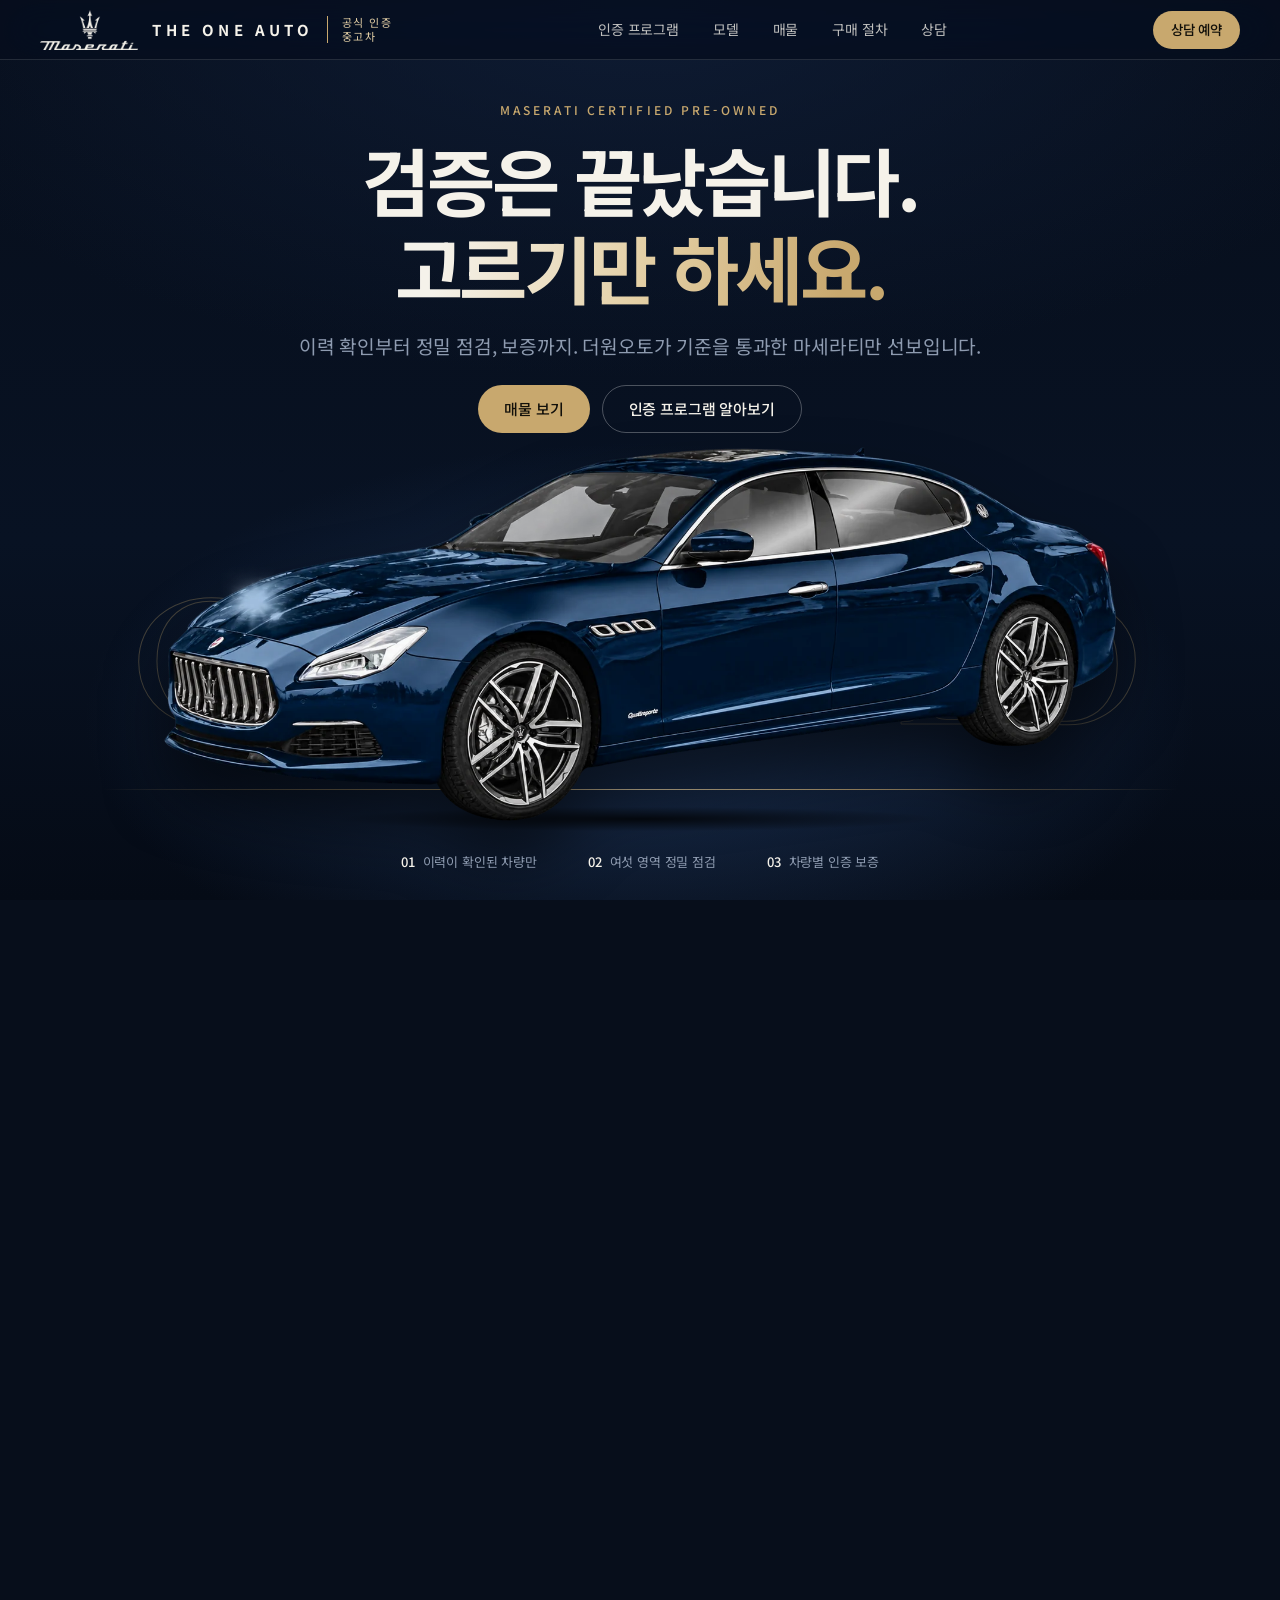
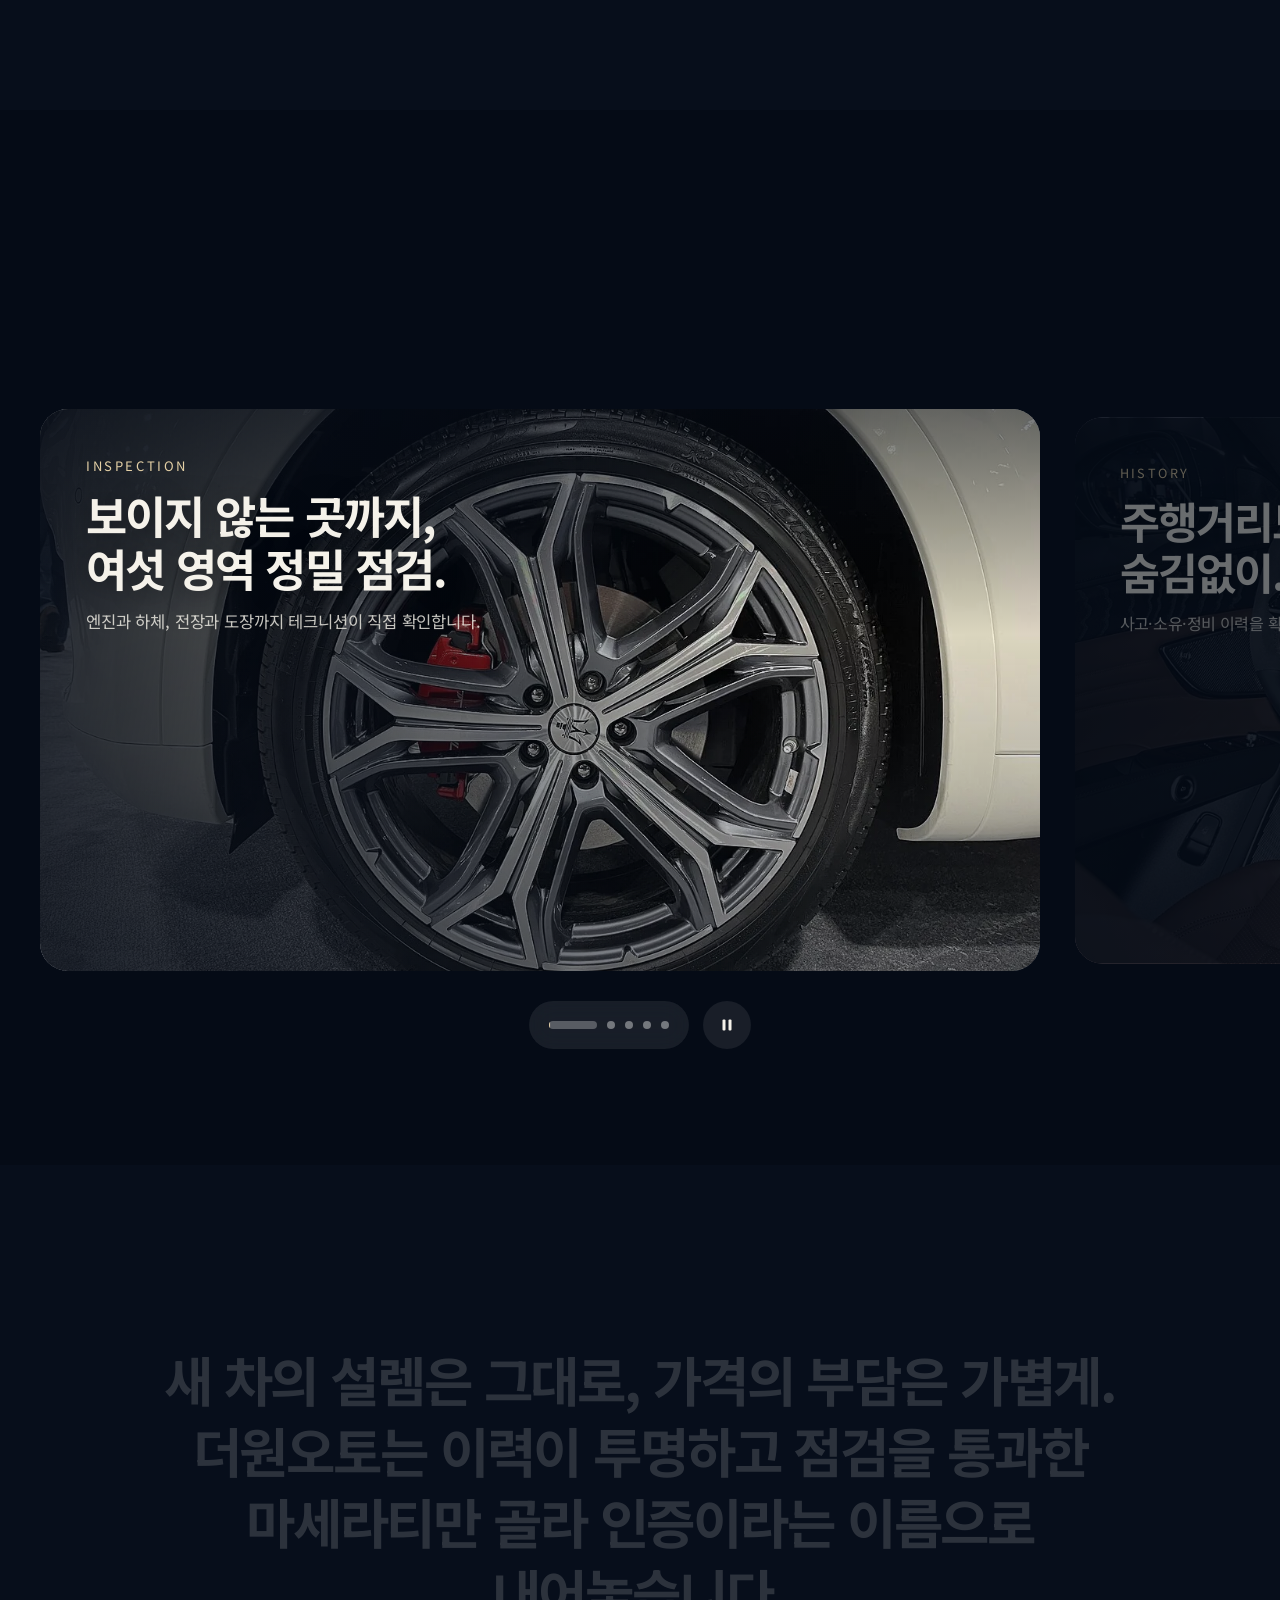
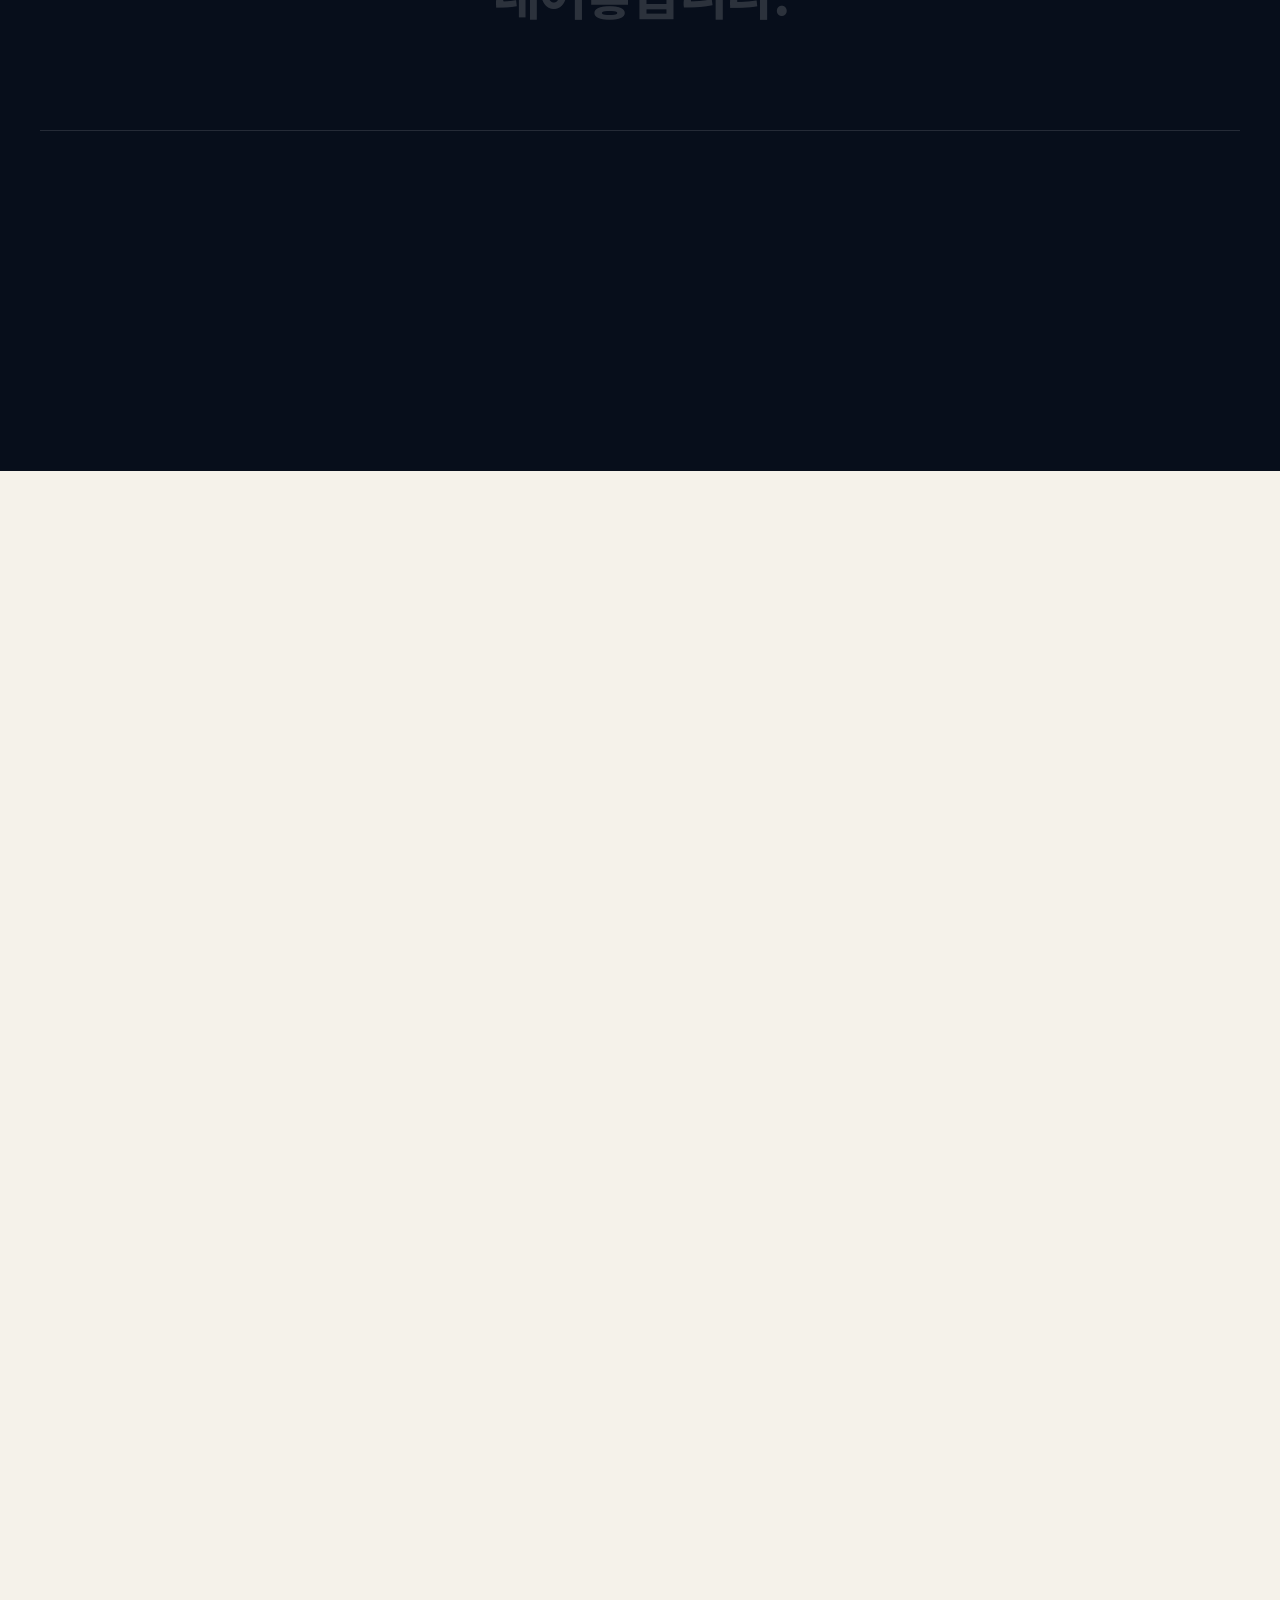
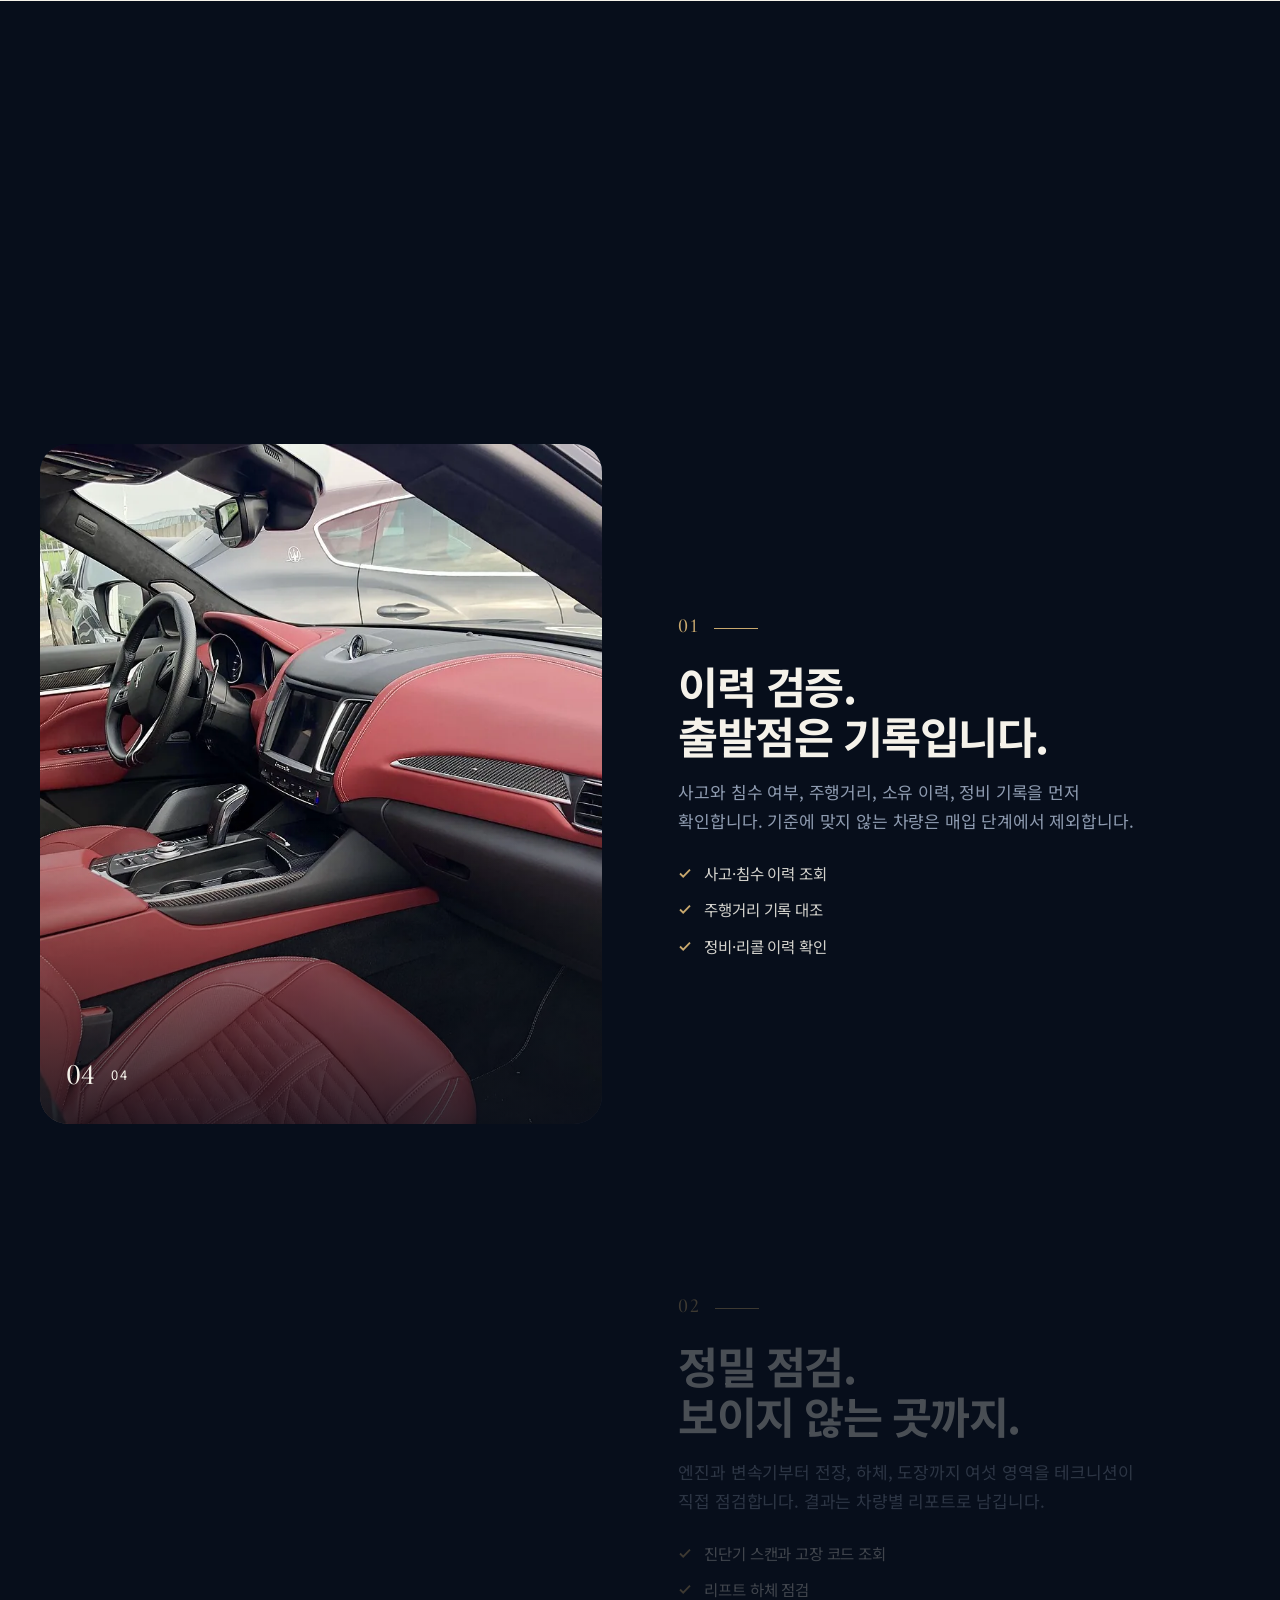
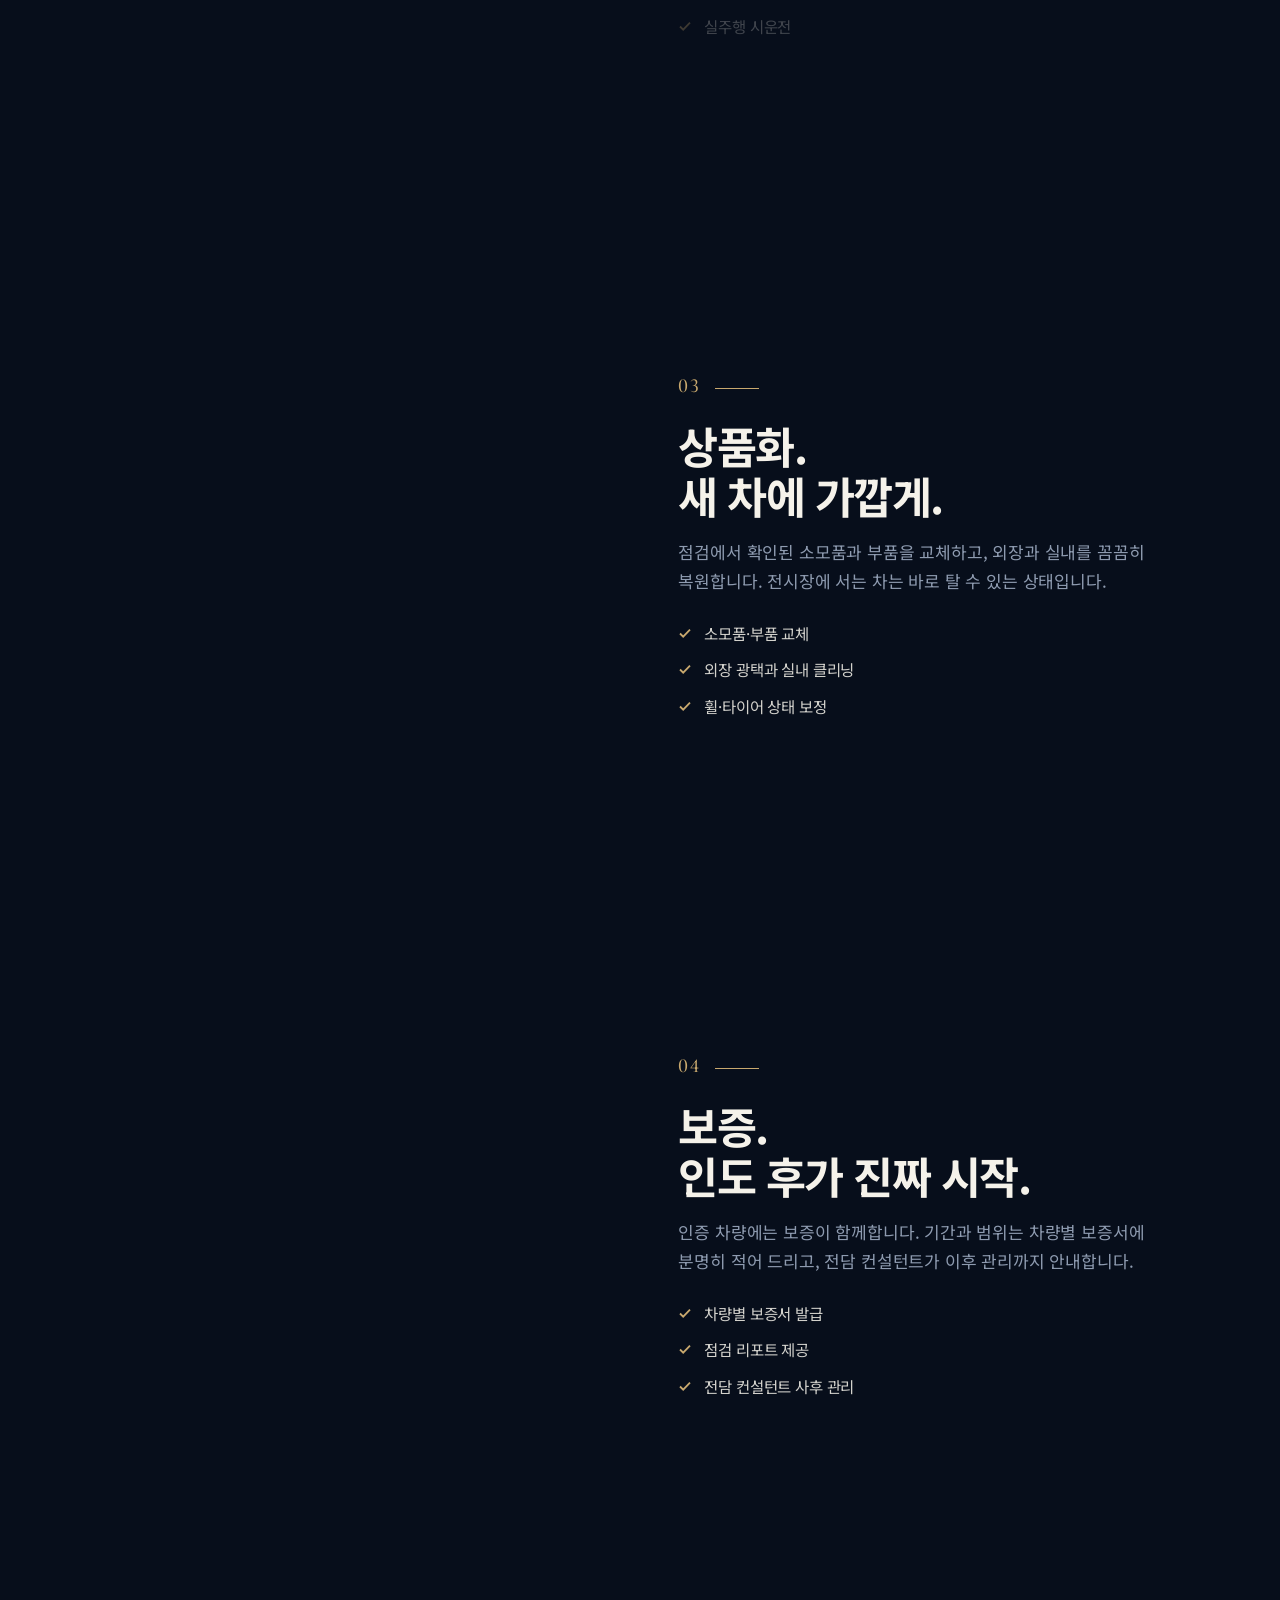
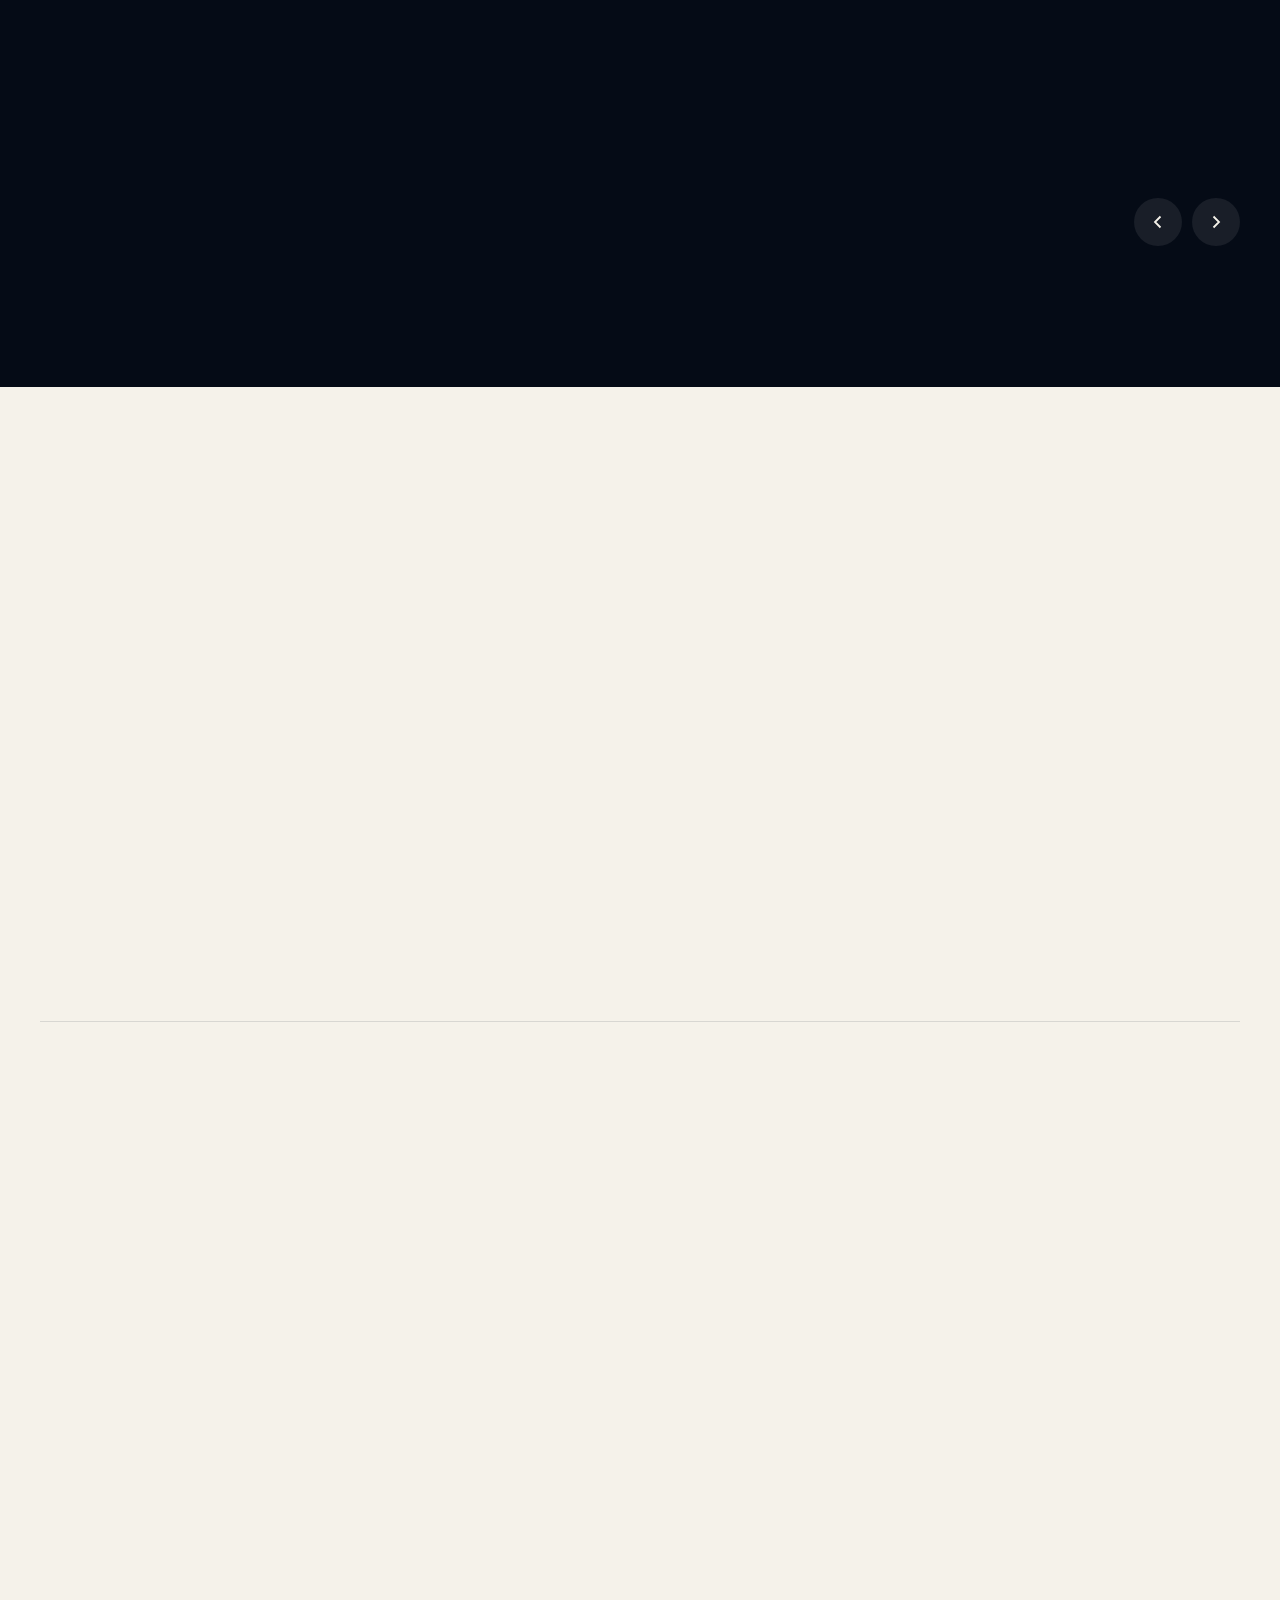
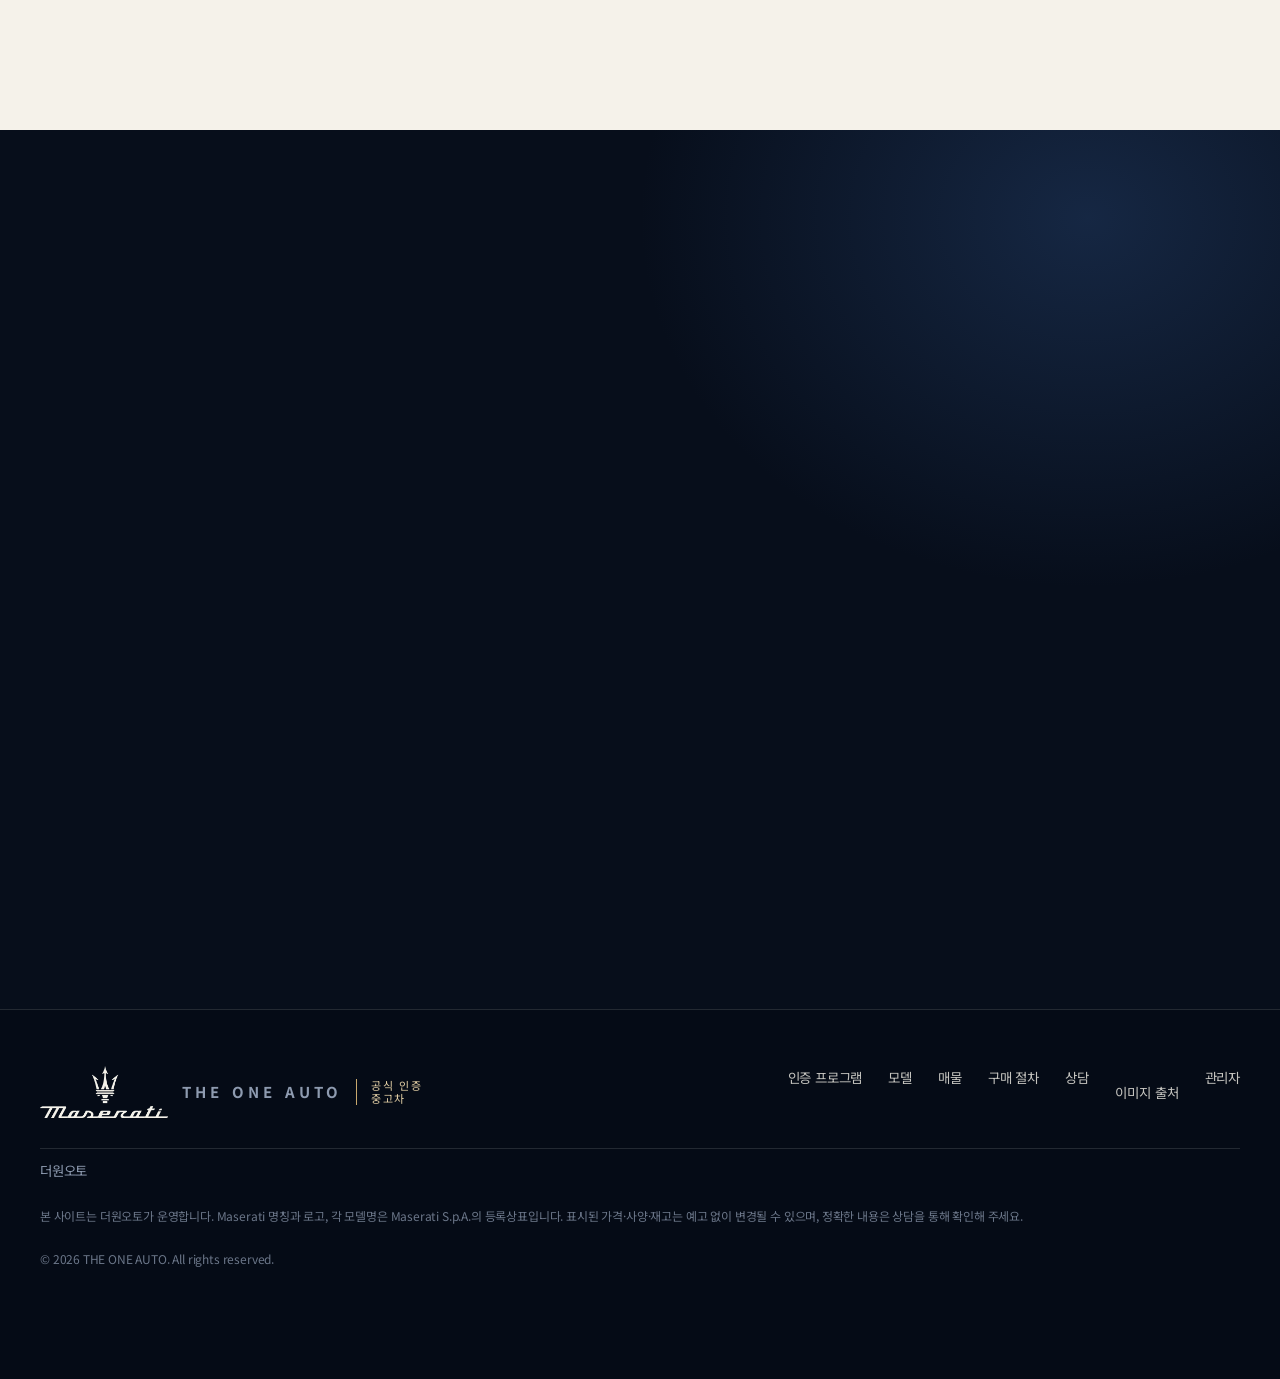
==== commit 29ea10e4: "Add files via upload" ====
--- a/index.html
+++ b/index.html
@@ -24,8 +24,9 @@
 <header class="nav" id="nav">
   <div class="wrap nav-in">
     <a class="brand" href="#home" aria-label="더원오토 홈">
+      <img class="brand-logo" src="img/maserati-logo.webp" alt="Maserati" width="480" height="195">
       <span class="brand-mark">THE ONE AUTO</span>
-      <span class="brand-sub">MASERATI<br>인증 중고차</span>
+      <span class="brand-sub">공식 인증<br>중고차</span>
     </a>
     <nav class="menu" aria-label="주 메뉴">
       <a href="#program">인증 프로그램</a>
@@ -409,7 +410,7 @@
 <footer class="foot">
   <div class="wrap">
     <div class="foot-top">
-      <a class="brand" href="#home"><span class="brand-mark">THE ONE AUTO</span><span class="brand-sub" style="display:block">MASERATI<br>인증 중고차</span></a>
+      <a class="brand" href="#home"><img class="brand-logo" src="img/maserati-logo.webp" alt="Maserati" width="480" height="195" style="height:52px"><span class="brand-mark">THE ONE AUTO</span><span class="brand-sub" style="display:block">공식 인증<br>중고차</span></a>
       <div class="foot-links">
         <a href="#program">인증 프로그램</a><a href="#models">모델</a><a href="#cars">매물</a><a href="#process">구매 절차</a><a href="#contact">상담</a>
         <button id="openCredits">이미지 출처</button>
@@ -417,7 +418,7 @@
       </div>
     </div>
     <p id="footBiz"></p>
-    <p class="legal">본 사이트는 더원오토가 운영합니다. Maserati 명칭과 각 모델명은 Maserati S.p.A.의 등록상표입니다. 표시된 가격·사양·재고는 예고 없이 변경될 수 있으며, 정확한 내용은 상담을 통해 확인해 주세요.</p>
+    <p class="legal">본 사이트는 더원오토가 운영합니다. Maserati 명칭과 로고, 각 모델명은 Maserati S.p.A.의 등록상표입니다. 표시된 가격·사양·재고는 예고 없이 변경될 수 있으며, 정확한 내용은 상담을 통해 확인해 주세요.</p>
     <p class="legal">© <span id="year"></span> THE ONE AUTO. All rights reserved.</p>
   </div>
 </footer>
--- a/site.css
+++ b/site.css
@@ -57,6 +57,7 @@
 .nav.solid,.nav.open{background:rgba(7,14,27,.78);-webkit-backdrop-filter:saturate(180%) blur(20px);backdrop-filter:saturate(180%) blur(20px);border-color:var(--line-d)}
 .nav-in{height:100%;display:flex;align-items:center;justify-content:space-between;gap:24px}
 .brand{display:flex;align-items:center;gap:14px}
+.brand-logo{height:40px;width:auto;flex:none}
 .brand-mark{font-size:15px;font-weight:700;letter-spacing:.28em;white-space:nowrap}
 .brand-sub{padding-left:14px;border-left:1px solid var(--gold);font-size:11px;letter-spacing:.14em;color:var(--gold-soft);white-space:nowrap;line-height:1.2}
 .menu{display:flex;gap:34px;font-size:14px;color:rgba(245,242,234,.78)}
@@ -471,6 +472,8 @@
   body{font-size:16px}
   .wrap{width:calc(100% - 40px)}
   .brand-sub{display:none}
+  .brand-logo{height:32px}
+  .brand-mark{font-size:12.5px;letter-spacing:.2em}
   .nav-cta .btn{display:none}
   .bar{display:flex}
   .hero{height:165vh}
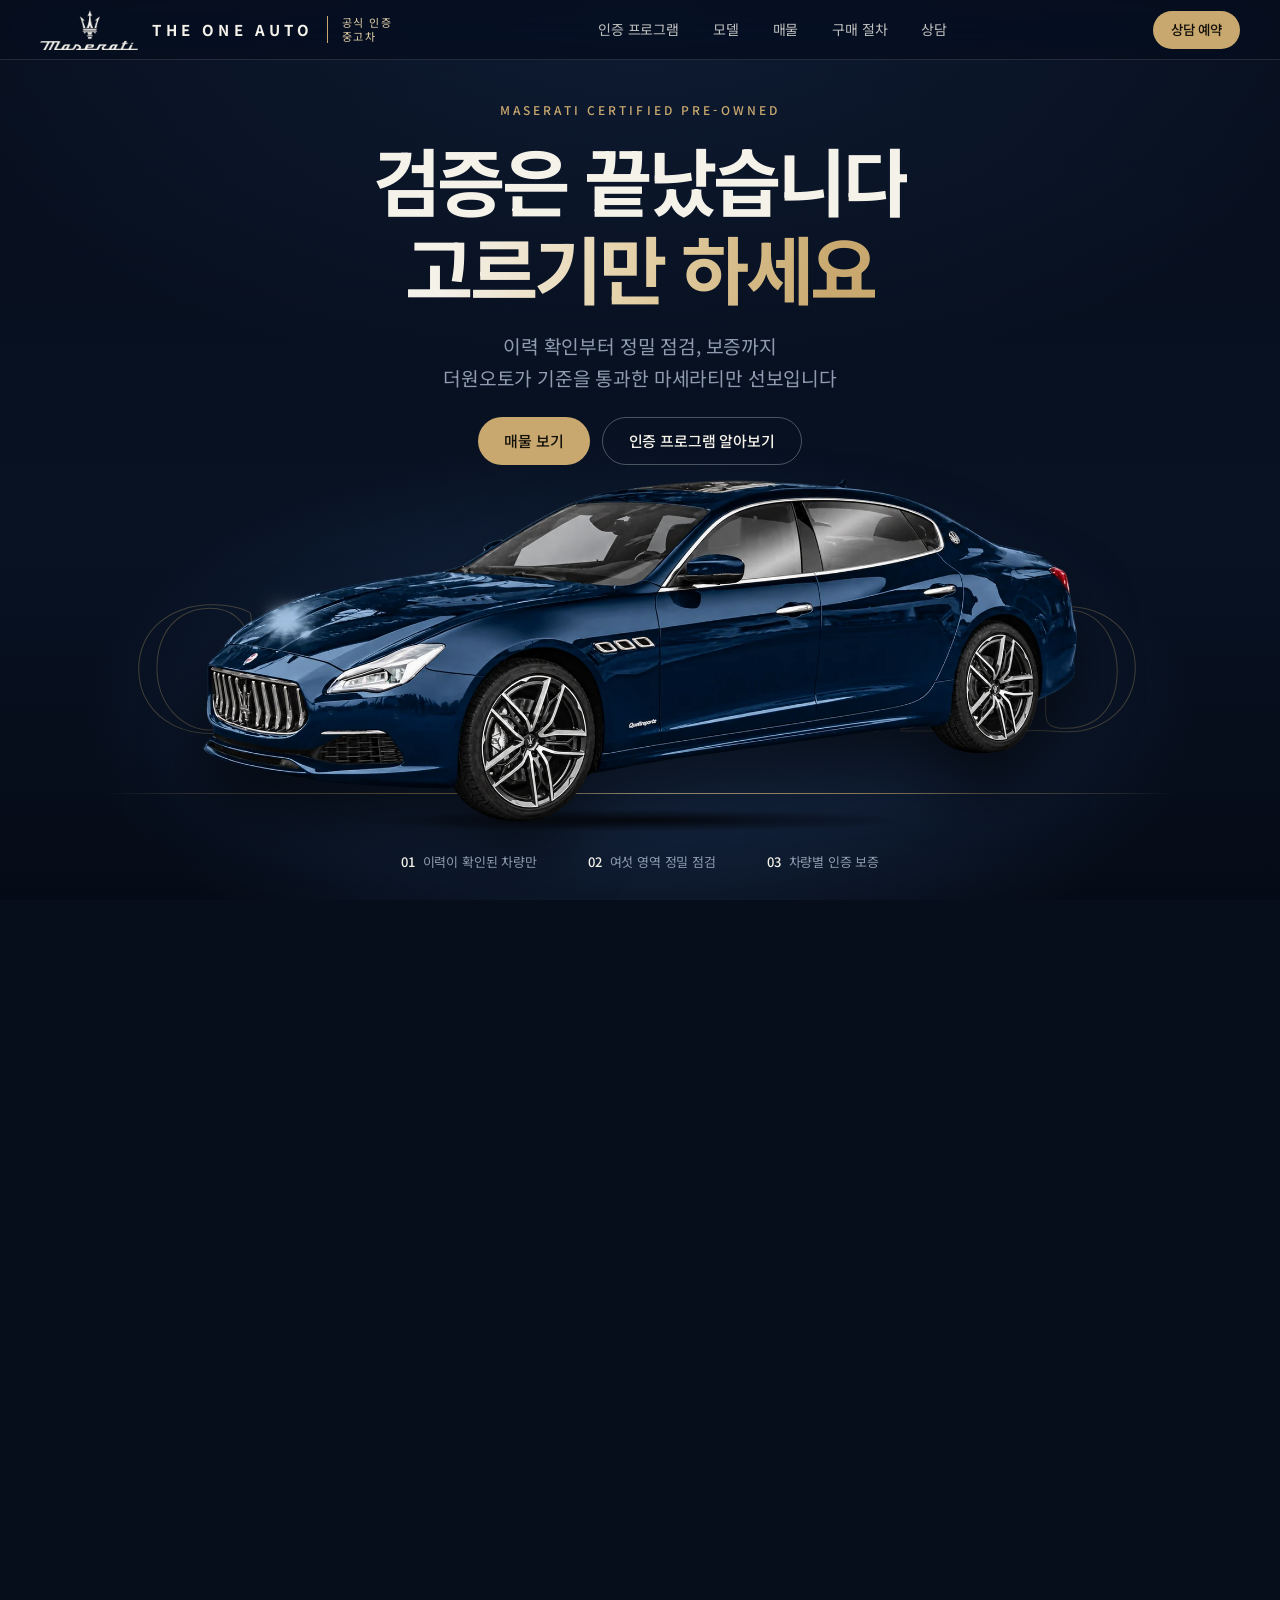
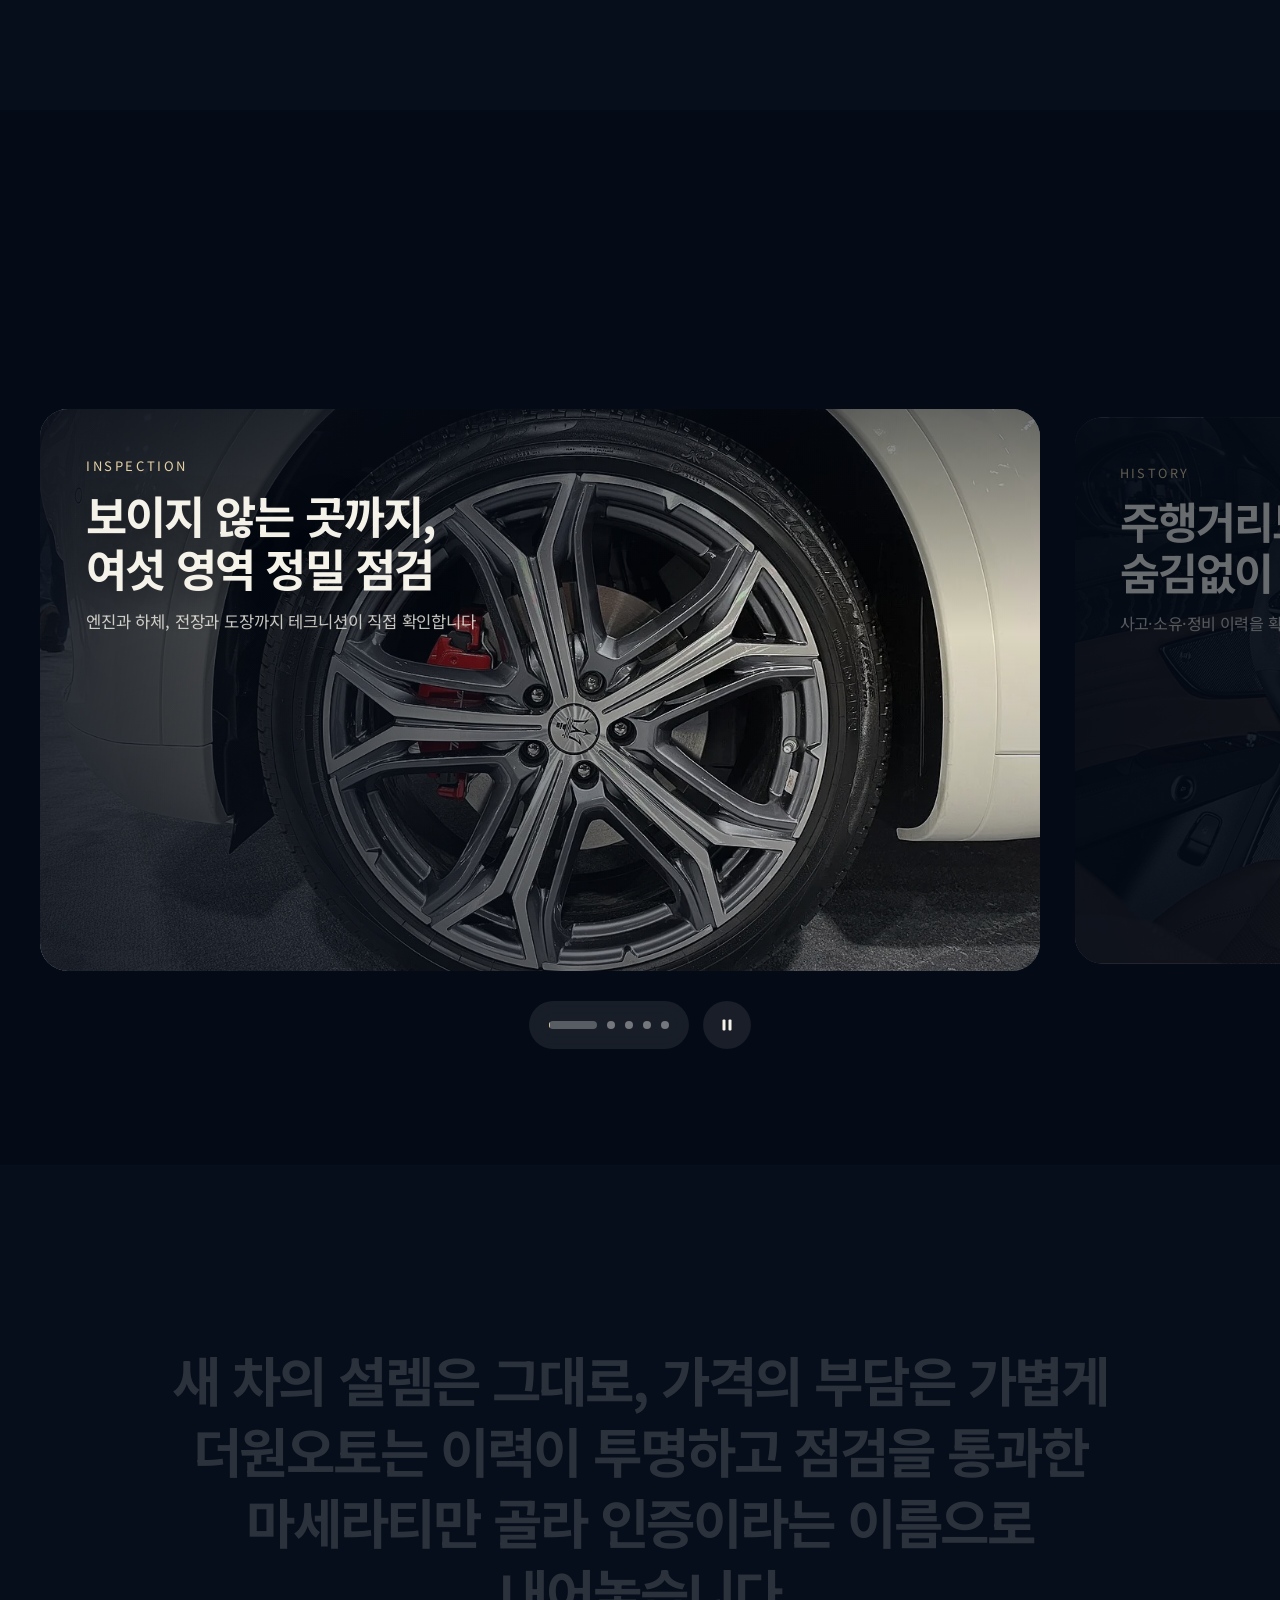
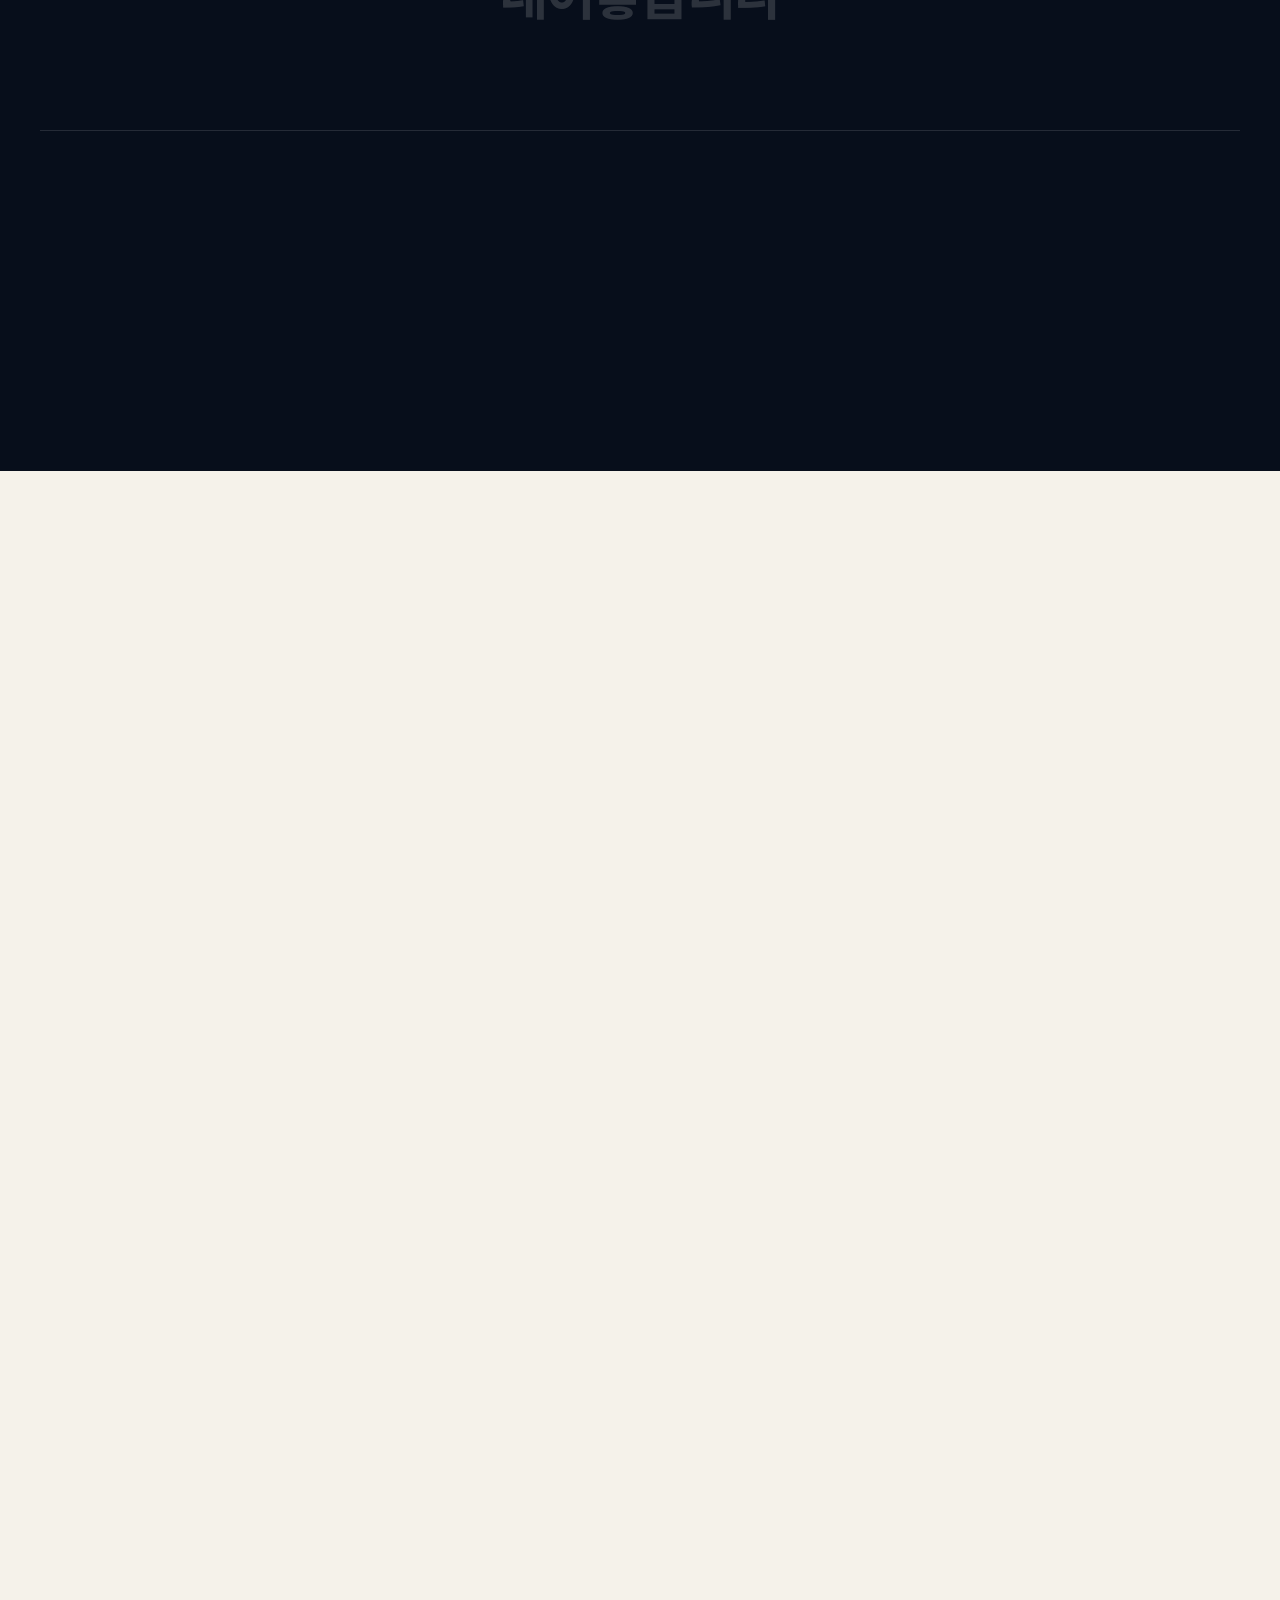
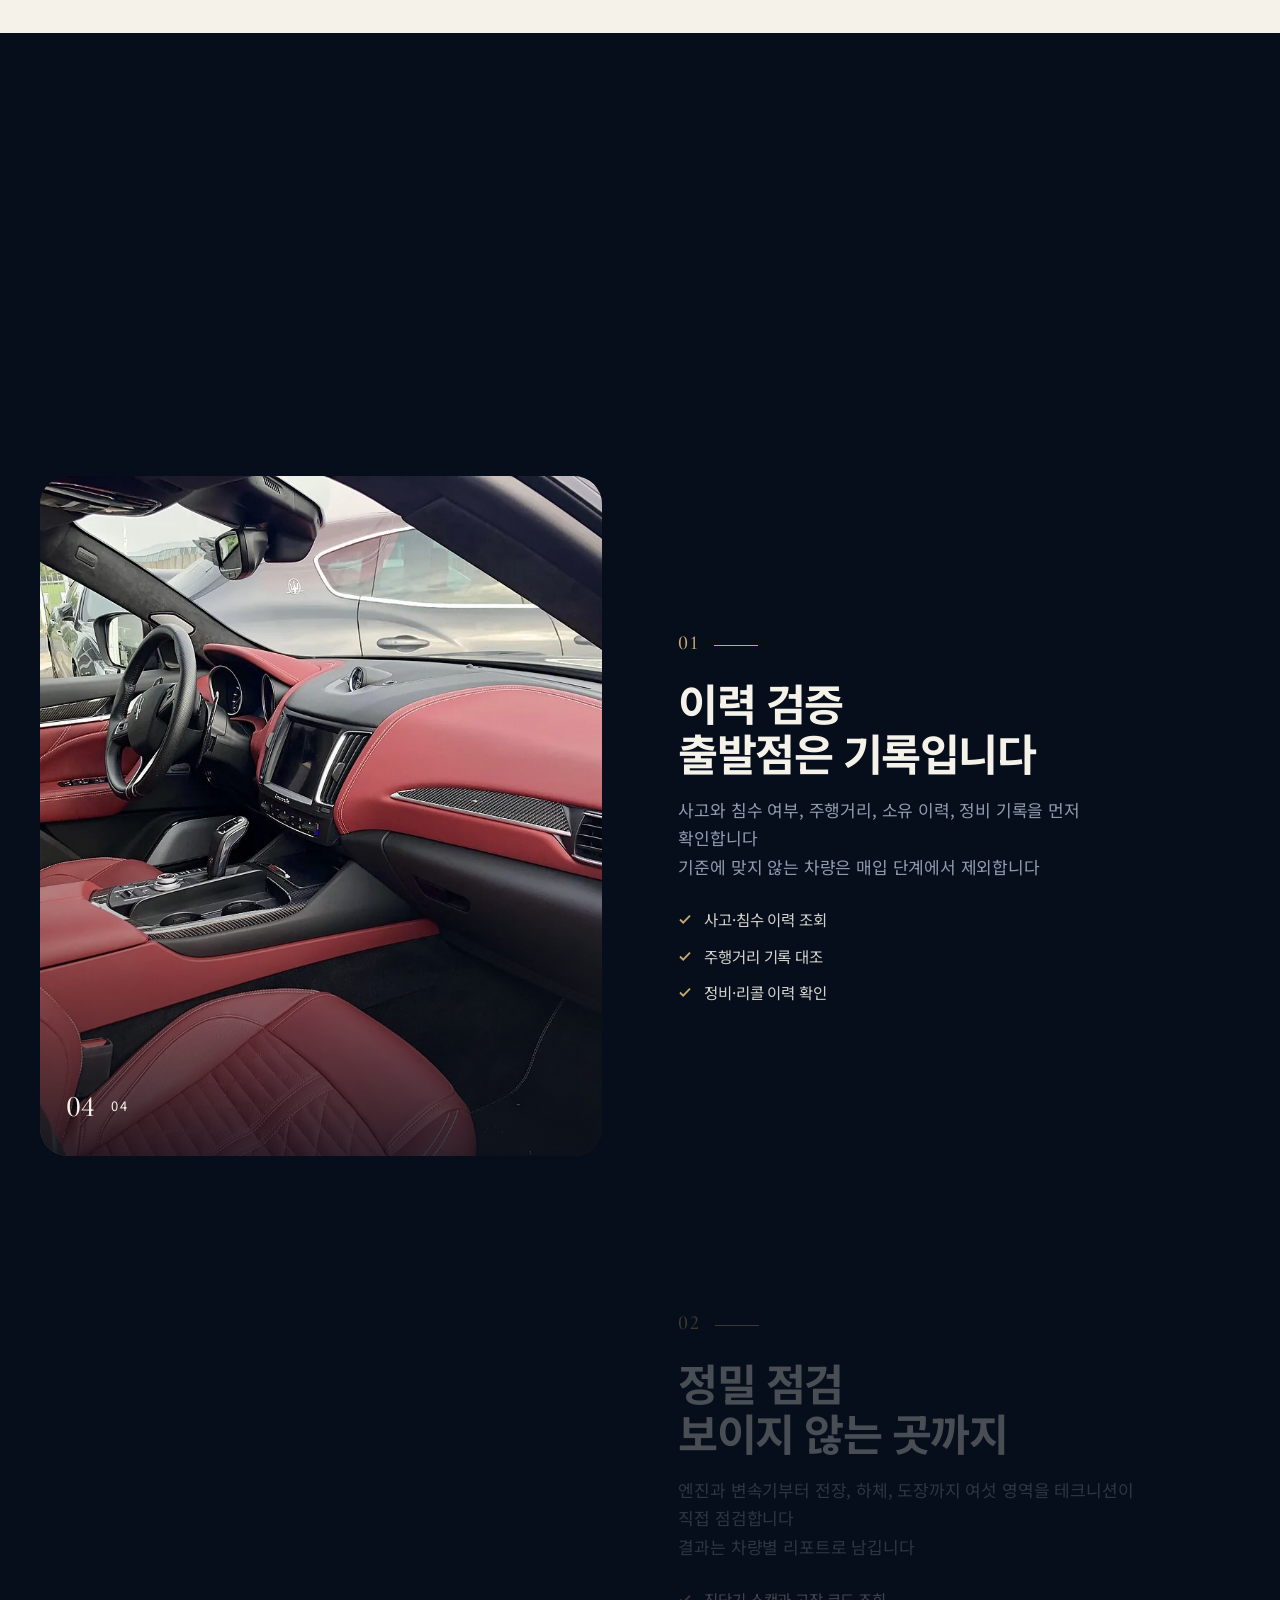
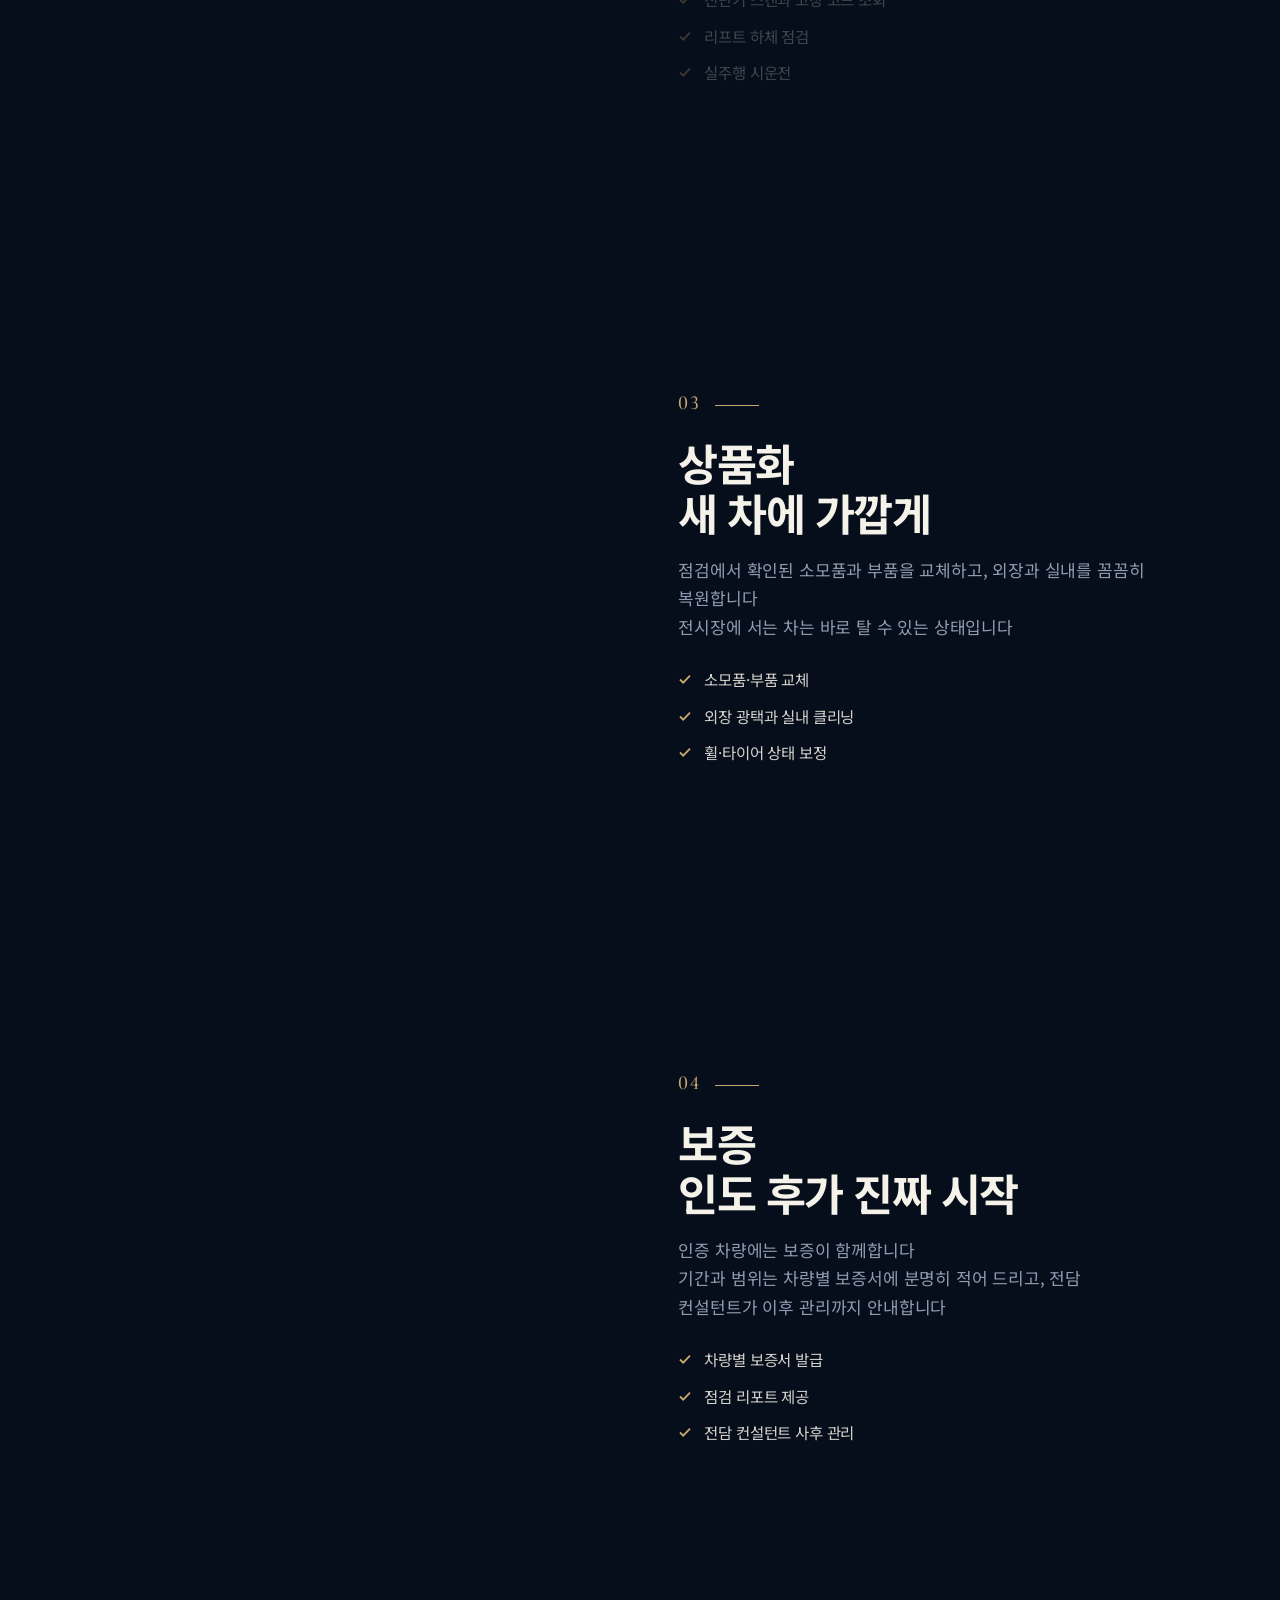
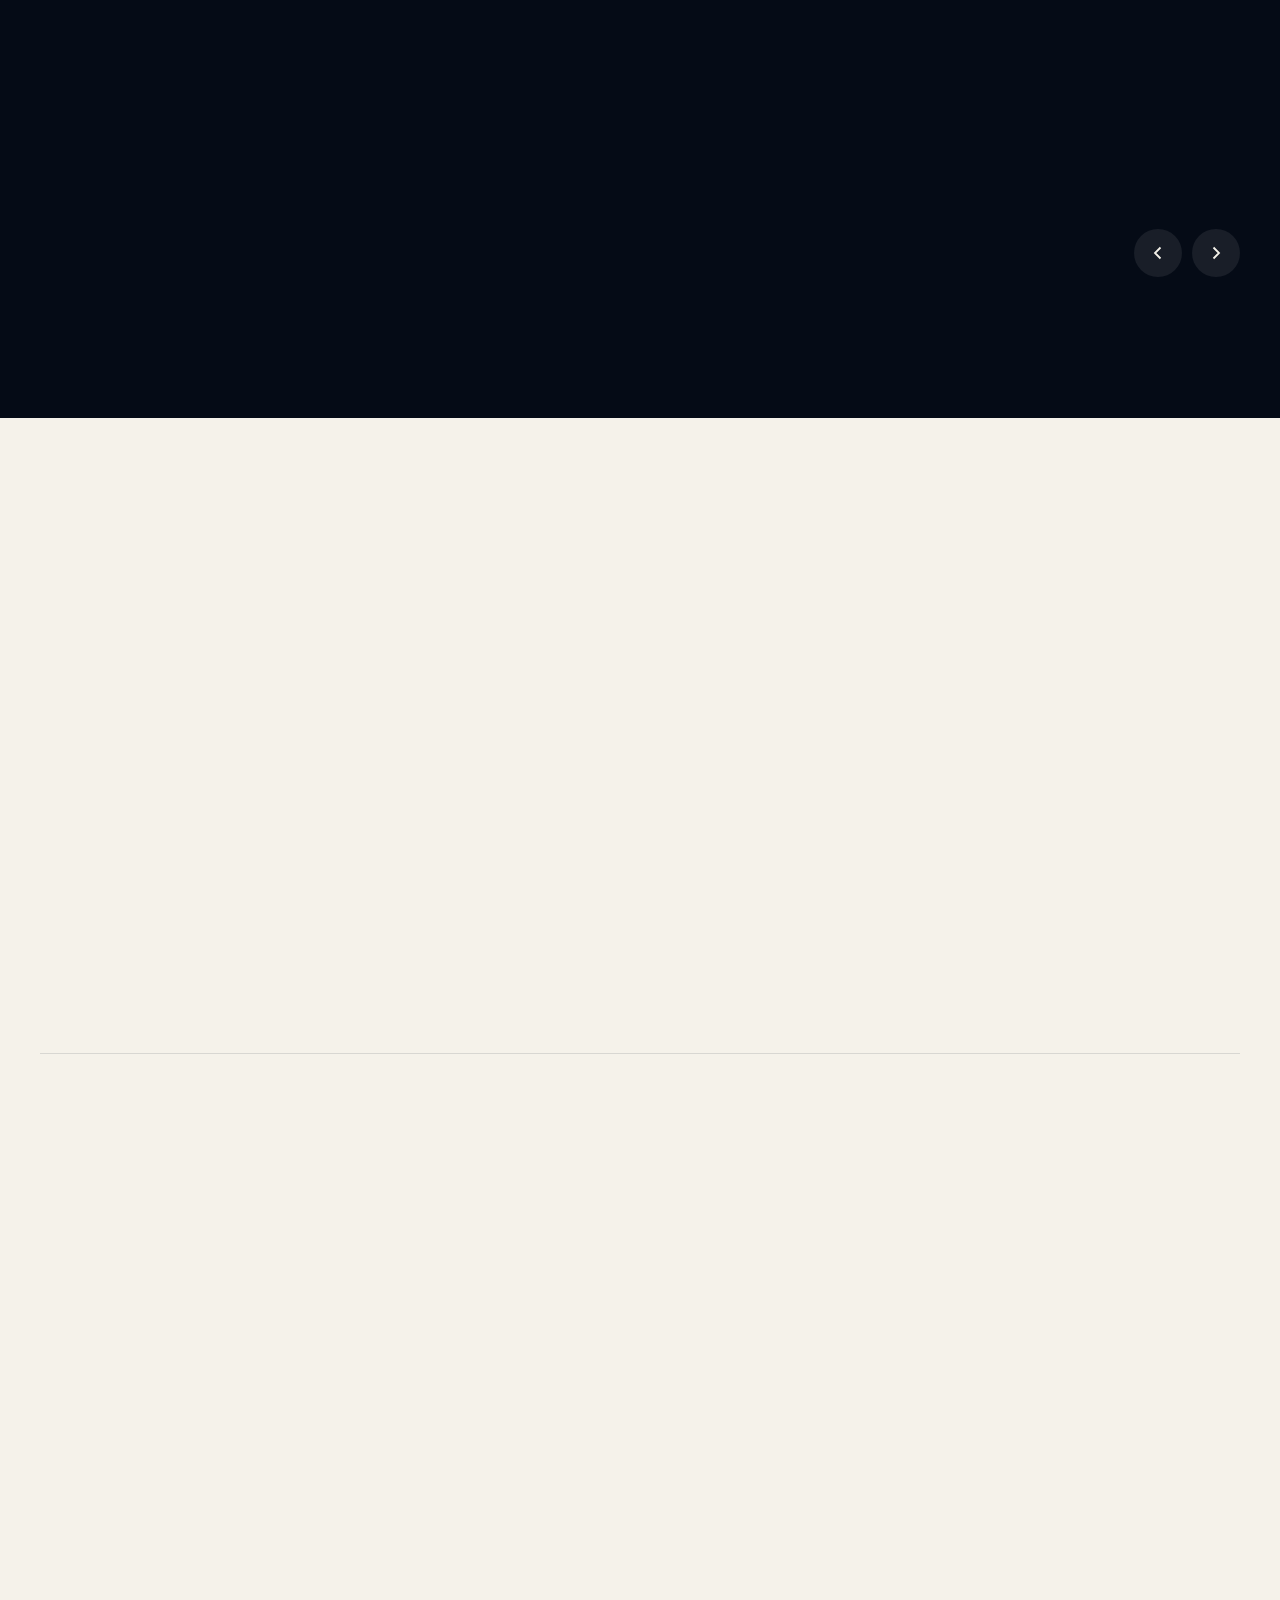
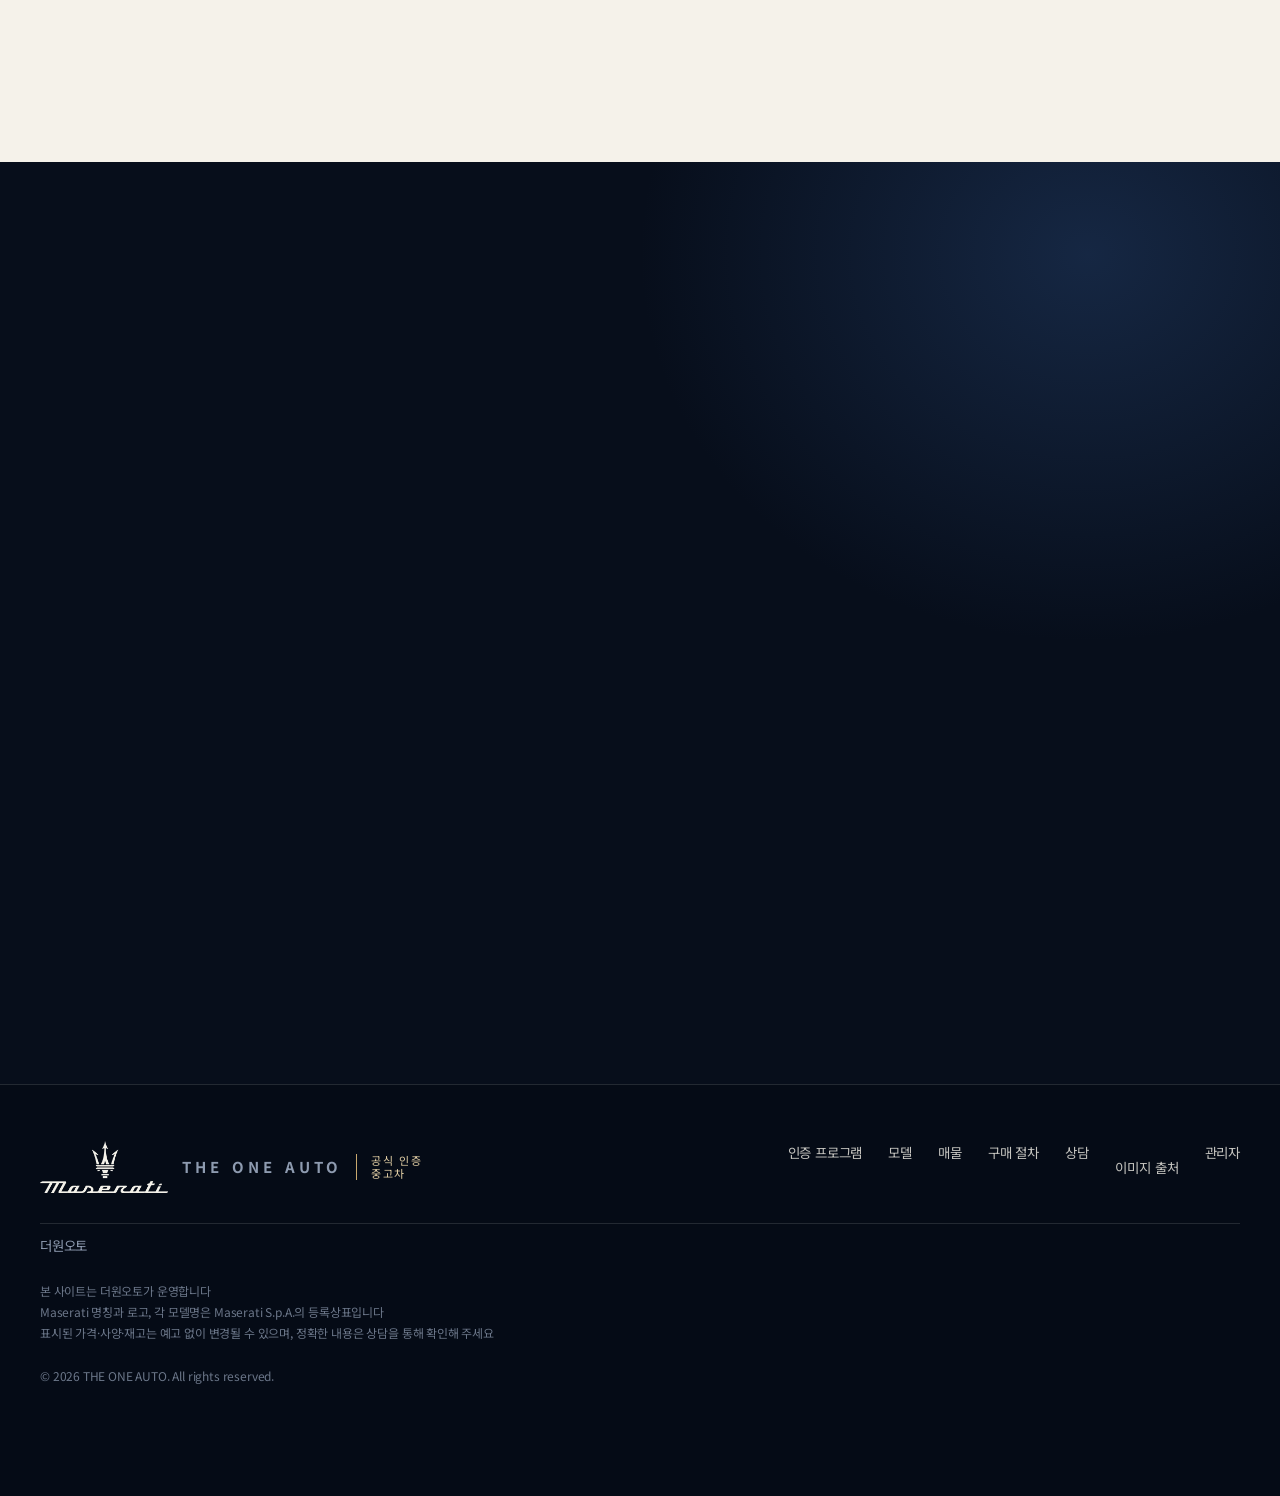
==== commit e8c480d6: "Add files via upload" ====
--- a/index.html
+++ b/index.html
@@ -4,11 +4,11 @@
 <meta charset="utf-8">
 <meta name="viewport" content="width=device-width, initial-scale=1">
 <title>더원오토 | 마세라티 인증 중고차</title>
-<meta name="description" content="이력 검증부터 정밀 점검, 보증까지. 더원오토가 기준을 통과한 마세라티 인증 중고차만 선보입니다. 그레칼레·르반떼·기블리·콰트로포르테·그란투리스모·MC20.">
+<meta name="description" content="이력 검증부터 정밀 점검, 보증까지 · 더원오토가 기준을 통과한 마세라티 인증 중고차만 선보입니다 · 그레칼레·르반떼·기블리·콰트로포르테·그란투리스모·MC20.">
 <meta name="keywords" content="마세라티 인증 중고차, 마세라티 중고차, 그레칼레 중고, 르반떼 중고, 기블리 중고, 콰트로포르테 중고, 그란투리스모, MC20, 더원오토">
 <meta property="og:type" content="website">
 <meta property="og:title" content="더원오토 | 마세라티 인증 중고차">
-<meta property="og:description" content="검증은 끝났습니다. 고르기만 하세요.">
+<meta property="og:description" content="검증은 끝났습니다 · 고르기만 하세요">
 <meta property="og:image" content="img/quattroporte.webp">
 <meta name="theme-color" content="#070E1B">
 <link rel="icon" href="data:image/svg+xml,%3Csvg xmlns='http://www.w3.org/2000/svg' viewBox='0 0 64 64'%3E%3Crect width='64' height='64' rx='14' fill='%230A1528'/%3E%3Cpath d='M16 46h32' stroke='%23C8A86E' stroke-width='2'/%3E%3Ctext x='32' y='40' text-anchor='middle' font-family='Georgia,serif' font-size='30' fill='%23E4D0A6'%3E1%3C/text%3E%3C/svg%3E">
@@ -61,14 +61,14 @@
       <div class="hero-bg"></div>
       <div class="hero-copy">
         <p class="eyebrow">Maserati Certified Pre-Owned</p>
-        <h1><span class="ln"><span>검증은 끝났습니다.</span></span><span class="ln"><span><em>고르기만 하세요.</em></span></span></h1>
-        <p class="lead">이력 확인부터 정밀 점검, 보증까지. 더원오토가 기준을 통과한 마세라티만 선보입니다.</p>
+        <h1><span class="ln"><span>검증은 끝났습니다</span></span><span class="ln"><span><em>고르기만 하세요</em></span></span></h1>
+        <p class="lead">이력 확인부터 정밀 점검, 보증까지<br>더원오토가 기준을 통과한 마세라티만 선보입니다</p>
         <div class="hero-cta">
           <a class="btn btn-gold" href="#cars">매물 보기</a>
           <a class="btn btn-ghost" href="#program">인증 프로그램 알아보기</a>
         </div>
       </div>
-      <div class="hero-end" aria-hidden="true"><p>콰트로포르테부터 MC20까지.<br><span>여섯 모델을 한자리에서.</span></p></div>
+      <div class="hero-end" aria-hidden="true"><p>콰트로포르테부터 MC20까지<br><span>여섯 모델을 한자리에서</span></p></div>
       <div class="hero-stage">
         <div class="hero-word" aria-hidden="true">CERTIFIED</div>
         <div class="hero-horizon"></div>
@@ -92,30 +92,30 @@
     <div class="wrap hl-top">
       <div class="sec-head">
         <p class="eyebrow rv">Highlights</p>
-        <h2 class="h2 rv" style="--d:1">먼저, 핵심만.</h2>
+        <h2 class="h2 rv" style="--d:1">먼저, 핵심만</h2>
       </div>
       <a class="link rv" style="--d:2" href="#program">인증 프로그램 전체 보기 <svg width="14" height="14" viewBox="0 0 14 14" fill="none" stroke="currentColor" stroke-width="1.6"><path d="M4 1.5 9.5 7 4 12.5"/></svg></a>
     </div>
     <div class="hl-track" id="hlTrack" tabindex="0" aria-label="하이라이트">
       <article class="hl-card">
         <img src="img/detail-wheel.webp" alt="마세라티 휠과 브레이크 캘리퍼" loading="lazy">
-        <div class="hl-txt"><small>Inspection</small><h3>보이지 않는 곳까지,<br>여섯 영역 정밀 점검.</h3><p>엔진과 하체, 전장과 도장까지 테크니션이 직접 확인합니다.</p></div>
+        <div class="hl-txt"><small>Inspection</small><h3>보이지 않는 곳까지,<br>여섯 영역 정밀 점검</h3><p>엔진과 하체, 전장과 도장까지 테크니션이 직접 확인합니다</p></div>
       </article>
       <article class="hl-card">
         <img src="img/detail-interior.webp" alt="마세라티 실내와 스티어링 휠" loading="lazy">
-        <div class="hl-txt"><small>History</small><h3>주행거리도 이력도,<br>숨김없이.</h3><p>사고·소유·정비 이력을 확인한 차량만 매물이 됩니다.</p></div>
+        <div class="hl-txt"><small>History</small><h3>주행거리도 이력도,<br>숨김없이</h3><p>사고·소유·정비 이력을 확인한 차량만 매물이 됩니다</p></div>
       </article>
       <article class="hl-card">
         <img src="img/detail-engine.webp" alt="마세라티 네튜노 V6 엔진" loading="lazy">
-        <div class="hl-txt"><small>Warranty</small><h3>인도 후에도 이어지는<br>인증 보증.</h3><p>보증 기간과 범위는 차량별 보증서에 분명히 적어 드립니다.</p></div>
+        <div class="hl-txt"><small>Warranty</small><h3>인도 후에도 이어지는<br>인증 보증</h3><p>보증 기간과 범위는 차량별 보증서에 분명히 적어 드립니다</p></div>
       </article>
       <article class="hl-card stage">
         <img src="img/granturismo.webp" alt="레드 컬러의 마세라티 그란투리스모" loading="lazy">
-        <div class="hl-txt"><small>Lineup</small><h3>SUV부터 슈퍼카까지,<br>여섯 모델.</h3><p>그레칼레, 르반떼, 기블리, 콰트로포르테, 그란투리스모, MC20.</p></div>
+        <div class="hl-txt"><small>Lineup</small><h3>SUV부터 슈퍼카까지,<br>여섯 모델</h3><p>그레칼레, 르반떼, 기블리, 콰트로포르테, 그란투리스모, MC20.</p></div>
       </article>
       <article class="hl-card">
         <img src="img/detail-cabin.webp" alt="레드 가죽으로 마감한 마세라티 실내" loading="lazy">
-        <div class="hl-txt"><small>Concierge</small><h3>시승부터 금융까지,<br>전담 컨설턴트 한 명이.</h3><p>상담, 시승, 계약, 인도까지 같은 담당자가 함께합니다.</p></div>
+        <div class="hl-txt"><small>Concierge</small><h3>시승부터 금융까지,<br>전담 컨설턴트 한 명이</h3><p>상담, 시승, 계약, 인도까지 같은 담당자가 함께합니다</p></div>
       </article>
     </div>
     <div class="hl-ctrl">
@@ -130,7 +130,7 @@
   <!-- 선언 + 숫자 -->
   <section class="say" id="say">
     <div class="wrap">
-      <p class="say-text" id="sayText">새 차의 설렘은 그대로, 가격의 부담은 가볍게. 더원오토는 이력이 투명하고 점검을 통과한 마세라티만 골라 <span data-g>인증이라는 이름으로</span> 내어놓습니다.</p>
+      <p class="say-text" id="sayText">새 차의 설렘은 그대로, 가격의 부담은 가볍게<br>더원오토는 이력이 투명하고 점검을 통과한 마세라티만 골라 <span data-g>인증이라는 이름으로</span> 내어놓습니다</p>
       <div class="stats">
         <div class="stat rv"><span class="num" data-count="6">6</span><p>모델 라인업</p></div>
         <div class="stat rv" style="--d:1"><span class="num"><span data-count="30">30</span><sup>대</sup></span><p>엄선한 인증 매물</p></div>
@@ -145,8 +145,8 @@
     <div class="wrap">
       <div class="sec-head">
         <p class="eyebrow rv">Lineup</p>
-        <h2 class="h2 rv" style="--d:1">여섯 가지 마세라티.<br>모두 인증으로.</h2>
-        <p class="lead rv" style="--d:2">모델을 눌러 살펴보세요. 마음에 드는 모델의 인증 매물로 바로 이어집니다.</p>
+        <h2 class="h2 rv" style="--d:1">여섯 가지 마세라티<br>모두 인증으로</h2>
+        <p class="lead rv" style="--d:2">모델을 눌러 살펴보세요<br>마음에 드는 모델의 인증 매물로 바로 이어집니다</p>
       </div>
       <div class="mv rv" id="mv">
         <div class="mv-list" id="mvList" role="tablist" aria-label="모델 선택"></div>
@@ -170,8 +170,8 @@
     <div class="wrap">
       <div class="sec-head">
         <p class="eyebrow rv">Certified Program</p>
-        <h2 class="h2 rv" style="--d:1">인증은 네 번의<br>확인으로 완성됩니다.</h2>
-        <p class="lead rv" style="--d:2">한 단계라도 기준에 미치지 못하면 매물로 올리지 않습니다.</p>
+        <h2 class="h2 rv" style="--d:1">인증은 네 번의<br>확인으로 완성됩니다</h2>
+        <p class="lead rv" style="--d:2">한 단계라도 기준에 미치지 못하면 매물로 올리지 않습니다</p>
       </div>
       <div class="story" id="story">
         <div class="story-media" aria-hidden="true">
@@ -185,8 +185,8 @@
           <article class="step on">
             <div class="step-img"><img src="img/detail-interior.webp" alt="마세라티 실내" loading="lazy"></div>
             <span class="num">01</span>
-            <h3 class="h2" style="font-size:clamp(28px,3.4vw,46px)">이력 검증.<br>출발점은 기록입니다.</h3>
-            <p>사고와 침수 여부, 주행거리, 소유 이력, 정비 기록을 먼저 확인합니다. 기준에 맞지 않는 차량은 매입 단계에서 제외합니다.</p>
+            <h3 class="h2" style="font-size:clamp(28px,3.4vw,46px)">이력 검증<br>출발점은 기록입니다</h3>
+            <p>사고와 침수 여부, 주행거리, 소유 이력, 정비 기록을 먼저 확인합니다<br>기준에 맞지 않는 차량은 매입 단계에서 제외합니다</p>
             <ul>
               <li><svg width="14" height="14" viewBox="0 0 14 14" fill="none" stroke="currentColor" stroke-width="1.8"><path d="m2 7.5 3.2 3.2L12 3.6"/></svg>사고·침수 이력 조회</li>
               <li><svg width="14" height="14" viewBox="0 0 14 14" fill="none" stroke="currentColor" stroke-width="1.8"><path d="m2 7.5 3.2 3.2L12 3.6"/></svg>주행거리 기록 대조</li>
@@ -196,8 +196,8 @@
           <article class="step">
             <div class="step-img"><img src="img/detail-engine.webp" alt="마세라티 V6 엔진" loading="lazy"></div>
             <span class="num">02</span>
-            <h3 class="h2" style="font-size:clamp(28px,3.4vw,46px)">정밀 점검.<br>보이지 않는 곳까지.</h3>
-            <p>엔진과 변속기부터 전장, 하체, 도장까지 여섯 영역을 테크니션이 직접 점검합니다. 결과는 차량별 리포트로 남깁니다.</p>
+            <h3 class="h2" style="font-size:clamp(28px,3.4vw,46px)">정밀 점검<br>보이지 않는 곳까지</h3>
+            <p>엔진과 변속기부터 전장, 하체, 도장까지 여섯 영역을 테크니션이 직접 점검합니다<br>결과는 차량별 리포트로 남깁니다</p>
             <ul>
               <li><svg width="14" height="14" viewBox="0 0 14 14" fill="none" stroke="currentColor" stroke-width="1.8"><path d="m2 7.5 3.2 3.2L12 3.6"/></svg>진단기 스캔과 고장 코드 조회</li>
               <li><svg width="14" height="14" viewBox="0 0 14 14" fill="none" stroke="currentColor" stroke-width="1.8"><path d="m2 7.5 3.2 3.2L12 3.6"/></svg>리프트 하체 점검</li>
@@ -207,8 +207,8 @@
           <article class="step">
             <div class="step-img"><img src="img/detail-wheel.webp" alt="마세라티 휠" loading="lazy"></div>
             <span class="num">03</span>
-            <h3 class="h2" style="font-size:clamp(28px,3.4vw,46px)">상품화.<br>새 차에 가깝게.</h3>
-            <p>점검에서 확인된 소모품과 부품을 교체하고, 외장과 실내를 꼼꼼히 복원합니다. 전시장에 서는 차는 바로 탈 수 있는 상태입니다.</p>
+            <h3 class="h2" style="font-size:clamp(28px,3.4vw,46px)">상품화<br>새 차에 가깝게</h3>
+            <p>점검에서 확인된 소모품과 부품을 교체하고, 외장과 실내를 꼼꼼히 복원합니다<br>전시장에 서는 차는 바로 탈 수 있는 상태입니다</p>
             <ul>
               <li><svg width="14" height="14" viewBox="0 0 14 14" fill="none" stroke="currentColor" stroke-width="1.8"><path d="m2 7.5 3.2 3.2L12 3.6"/></svg>소모품·부품 교체</li>
               <li><svg width="14" height="14" viewBox="0 0 14 14" fill="none" stroke="currentColor" stroke-width="1.8"><path d="m2 7.5 3.2 3.2L12 3.6"/></svg>외장 광택과 실내 클리닝</li>
@@ -218,8 +218,8 @@
           <article class="step">
             <div class="step-img"><img src="img/detail-cabin.webp" alt="마세라티 실내 가죽 시트" loading="lazy"></div>
             <span class="num">04</span>
-            <h3 class="h2" style="font-size:clamp(28px,3.4vw,46px)">보증.<br>인도 후가 진짜 시작.</h3>
-            <p>인증 차량에는 보증이 함께합니다. 기간과 범위는 차량별 보증서에 분명히 적어 드리고, 전담 컨설턴트가 이후 관리까지 안내합니다.</p>
+            <h3 class="h2" style="font-size:clamp(28px,3.4vw,46px)">보증<br>인도 후가 진짜 시작</h3>
+            <p>인증 차량에는 보증이 함께합니다<br>기간과 범위는 차량별 보증서에 분명히 적어 드리고, 전담 컨설턴트가 이후 관리까지 안내합니다</p>
             <ul>
               <li><svg width="14" height="14" viewBox="0 0 14 14" fill="none" stroke="currentColor" stroke-width="1.8"><path d="m2 7.5 3.2 3.2L12 3.6"/></svg>차량별 보증서 발급</li>
               <li><svg width="14" height="14" viewBox="0 0 14 14" fill="none" stroke="currentColor" stroke-width="1.8"><path d="m2 7.5 3.2 3.2L12 3.6"/></svg>점검 리포트 제공</li>
@@ -236,38 +236,38 @@
     <div class="wrap">
       <div class="sec-head center">
         <p class="eyebrow rv">Inspection</p>
-        <h2 class="h2 rv" style="--d:1">점검은 여섯 영역에서.</h2>
-        <p class="lead rv" style="--d:2">차 한 대를 여섯 개의 눈으로 나누어 봅니다.</p>
+        <h2 class="h2 rv" style="--d:1">점검은 여섯 영역에서</h2>
+        <p class="lead rv" style="--d:2">차 한 대를 여섯 개의 눈으로 나누어 봅니다</p>
       </div>
       <div class="bento">
         <article class="tile dark c7 rv">
           <img src="img/detail-engine.webp" alt="" loading="lazy">
           <span class="ico"><svg width="26" height="26" viewBox="0 0 24 24" fill="none" stroke="currentColor" stroke-width="1.5" stroke-linecap="round" stroke-linejoin="round"><path d="M7 8V5h6v3M4 12H2m2-3v7m0-4h3l2-4h7l2 3h2v6h-3l-2 2H9l-2-2H4"/></svg></span>
-          <div><h3>엔진·파워트레인</h3><p>엔진과 변속기의 작동 상태, 누유 여부, 냉각 계통을 확인합니다.</p></div>
+          <div><h3>엔진·파워트레인</h3><p>엔진과 변속기의 작동 상태, 누유 여부, 냉각 계통을 확인합니다</p></div>
         </article>
         <article class="tile c5 rv" style="--d:1">
           <span class="ico"><svg width="26" height="26" viewBox="0 0 24 24" fill="none" stroke="currentColor" stroke-width="1.5" stroke-linecap="round" stroke-linejoin="round"><circle cx="6" cy="17" r="3"/><circle cx="18" cy="17" r="3"/><path d="M9 17h6M6 14l3-8h6l3 8M9 6V3m6 3V3"/></svg></span>
-          <div><h3>섀시·서스펜션</h3><p>리프트에 올려 하체 부식, 부싱, 쇼크 업소버, 조향 계통을 살핍니다.</p></div>
+          <div><h3>섀시·서스펜션</h3><p>리프트에 올려 하체 부식, 부싱, 쇼크 업소버, 조향 계통을 살핍니다</p></div>
         </article>
         <article class="tile c4 rv">
           <span class="ico"><svg width="26" height="26" viewBox="0 0 24 24" fill="none" stroke="currentColor" stroke-width="1.5" stroke-linecap="round" stroke-linejoin="round"><circle cx="12" cy="12" r="9"/><circle cx="12" cy="12" r="3"/><path d="M12 3v6m0 6v6M3 12h6m6 0h6"/></svg></span>
-          <div><h3>브레이크·타이어</h3><p>패드와 디스크 잔량, 타이어 마모 상태와 제조 시기를 확인합니다.</p></div>
+          <div><h3>브레이크·타이어</h3><p>패드와 디스크 잔량, 타이어 마모 상태와 제조 시기를 확인합니다</p></div>
         </article>
         <article class="tile c4 rv" style="--d:1">
           <span class="ico"><svg width="26" height="26" viewBox="0 0 24 24" fill="none" stroke="currentColor" stroke-width="1.5" stroke-linecap="round" stroke-linejoin="round"><rect x="3" y="5" width="18" height="12" rx="2"/><path d="M8 21h8m-4-4v4M7 12l2.5-3 2.5 4 2-2 3 3"/></svg></span>
-          <div><h3>전장·인포테인먼트</h3><p>진단기로 고장 코드를 조회하고 편의 장치의 작동을 하나씩 확인합니다.</p></div>
+          <div><h3>전장·인포테인먼트</h3><p>진단기로 고장 코드를 조회하고 편의 장치의 작동을 하나씩 확인합니다</p></div>
         </article>
         <article class="tile c4 rv" style="--d:2">
           <span class="ico"><svg width="26" height="26" viewBox="0 0 24 24" fill="none" stroke="currentColor" stroke-width="1.5" stroke-linecap="round" stroke-linejoin="round"><path d="M3 15l2-5c.6-1.6 1.6-2.5 3.5-2.5h7c1.900 0 2.900.9 3.500 2.500l2 5v3h-3m-12 0H3v-3m3 3h12M6.500 14.500h.01m10.990 0h.01"/><path d="M12 3v2m5-1-1 1.500M7 4l1 1.500"/></svg></span>
-          <div><h3>외관·도장</h3><p>패널별 도막 두께를 측정해 판금·교환 여부를 확인합니다.</p></div>
+          <div><h3>외관·도장</h3><p>패널별 도막 두께를 측정해 판금·교환 여부를 확인합니다</p></div>
         </article>
         <article class="tile c5 rv">
           <span class="ico"><svg width="26" height="26" viewBox="0 0 24 24" fill="none" stroke="currentColor" stroke-width="1.5" stroke-linecap="round" stroke-linejoin="round"><path d="M7 20v-7a3 3 0 0 1 3-3h4a3 3 0 0 1 3 3v7M5 20h14M9 10V6a3 3 0 0 1 6 0v4"/></svg></span>
-          <div><h3>실내·편의</h3><p>시트와 트림, 공조, 선루프 등 실내 장치의 상태와 작동을 점검합니다.</p></div>
+          <div><h3>실내·편의</h3><p>시트와 트림, 공조, 선루프 등 실내 장치의 상태와 작동을 점검합니다</p></div>
         </article>
         <article class="tile gold c7 rv" style="--d:1">
           <p class="eyebrow">Report</p>
-          <div><h3>점검 결과는 <em>차량마다 공개</em>합니다.</h3><p>모든 매물의 상세 페이지에서 영역별 점검 결과를 확인할 수 있습니다.</p>
+          <div><h3>점검 결과는 <em>차량마다 공개</em>합니다</h3><p>모든 매물의 상세 페이지에서 영역별 점검 결과를 확인할 수 있습니다</p>
           <a class="link" href="#cars" style="margin-top:18px">매물에서 확인하기 <svg width="14" height="14" viewBox="0 0 14 14" fill="none" stroke="currentColor" stroke-width="1.6"><path d="M4 1.500 9.500 7 4 12.500"/></svg></a></div>
         </article>
       </div>
@@ -279,7 +279,7 @@
     <div class="wrap hl-top" style="margin-bottom:0">
       <div class="sec-head">
         <p class="eyebrow rv">Inventory</p>
-        <h2 class="h2 rv" style="--d:1">지금 만날 수 있는 매물.</h2>
+        <h2 class="h2 rv" style="--d:1">지금 만날 수 있는 매물</h2>
       </div>
       <a class="link rv" style="--d:2" href="#cars">전체 매물 보기 <svg width="14" height="14" viewBox="0 0 14 14" fill="none" stroke="currentColor" stroke-width="1.6"><path d="M4 1.500 9.500 7 4 12.500"/></svg></a>
     </div>
@@ -295,40 +295,40 @@
     <div class="wrap">
       <div class="sec-head">
         <p class="eyebrow rv">Process</p>
-        <h2 class="h2 rv" style="--d:1">구매는 네 걸음이면 충분합니다.</h2>
+        <h2 class="h2 rv" style="--d:1">구매는 네 걸음이면 충분합니다</h2>
       </div>
       <div class="steps4 rv" id="steps4">
-        <div class="s4"><span class="dot">1</span><h3>상담 예약</h3><p>전화나 온라인으로 관심 모델과 방문 일정을 알려 주세요.</p></div>
-        <div class="s4"><span class="dot">2</span><h3>차량 확인·시승</h3><p>전시장에서 점검 리포트와 함께 실차를 확인하고 시승합니다.</p></div>
-        <div class="s4"><span class="dot">3</span><h3>계약·금융</h3><p>할부와 리스, 타던 차량 매각까지 조건에 맞춰 안내합니다.</p></div>
-        <div class="s4"><span class="dot">4</span><h3>인도·사후 관리</h3><p>보증서와 함께 차량을 인도하고 이후 관리를 이어 갑니다.</p></div>
+        <div class="s4"><span class="dot">1</span><h3>상담 예약</h3><p>전화나 온라인으로 관심 모델과 방문 일정을 알려 주세요</p></div>
+        <div class="s4"><span class="dot">2</span><h3>차량 확인·시승</h3><p>전시장에서 점검 리포트와 함께 실차를 확인하고 시승합니다</p></div>
+        <div class="s4"><span class="dot">3</span><h3>계약·금융</h3><p>할부와 리스, 타던 차량 매각까지 조건에 맞춰 안내합니다</p></div>
+        <div class="s4"><span class="dot">4</span><h3>인도·사후 관리</h3><p>보증서와 함께 차량을 인도하고 이후 관리를 이어 갑니다</p></div>
       </div>
 
       <div class="faq" id="faq">
         <div class="sec-head">
           <p class="eyebrow rv">FAQ</p>
-          <h2 class="h2 rv" style="--d:1;font-size:clamp(28px,3.6vw,48px)">자주 묻는 질문.</h2>
+          <h2 class="h2 rv" style="--d:1;font-size:clamp(28px,3.6vw,48px)">자주 묻는 질문</h2>
         </div>
         <div class="acc rv" id="acc">
           <div class="acc-item on">
             <button class="acc-q" aria-expanded="true">인증 중고차는 일반 중고차와 무엇이 다른가요?<span class="plus"><svg width="12" height="12" viewBox="0 0 12 12" fill="none" stroke="currentColor" stroke-width="1.6"><path d="M6 1v10M1 6h10"/></svg></span></button>
-            <div class="acc-a"><div><p>이력 검증, 정밀 점검, 상품화, 보증의 네 단계를 모두 통과한 차량만 인증 매물로 판매합니다. 점검 결과와 이력은 차량별로 공개합니다.</p></div></div>
+            <div class="acc-a"><div><p>이력 검증, 정밀 점검, 상품화, 보증의 네 단계를 모두 통과한 차량만 인증 매물로 판매합니다<br>점검 결과와 이력은 차량별로 공개합니다</p></div></div>
           </div>
           <div class="acc-item">
             <button class="acc-q" aria-expanded="false">보증은 어떻게 적용되나요?<span class="plus"><svg width="12" height="12" viewBox="0 0 12 12" fill="none" stroke="currentColor" stroke-width="1.6"><path d="M6 1v10M1 6h10"/></svg></span></button>
-            <div class="acc-a"><div><p>보증 기간과 범위는 차량의 연식과 주행거리에 따라 다르며, 계약 전에 차량별 보증서로 안내해 드립니다.</p></div></div>
+            <div class="acc-a"><div><p>보증 기간과 범위는 차량의 연식과 주행거리에 따라 다르며, 계약 전에 차량별 보증서로 안내해 드립니다</p></div></div>
           </div>
           <div class="acc-item">
             <button class="acc-q" aria-expanded="false">시승할 수 있나요?<span class="plus"><svg width="12" height="12" viewBox="0 0 12 12" fill="none" stroke="currentColor" stroke-width="1.6"><path d="M6 1v10M1 6h10"/></svg></span></button>
-            <div class="acc-a"><div><p>네. 상담 예약 시 원하는 차량과 일정을 알려 주시면 시승을 준비해 드립니다.</p></div></div>
+            <div class="acc-a"><div><p>네<br>상담 예약 시 원하는 차량과 일정을 알려 주시면 시승을 준비해 드립니다</p></div></div>
           </div>
           <div class="acc-item">
             <button class="acc-q" aria-expanded="false">타던 차량을 함께 매각할 수 있나요?<span class="plus"><svg width="12" height="12" viewBox="0 0 12 12" fill="none" stroke="currentColor" stroke-width="1.6"><path d="M6 1v10M1 6h10"/></svg></span></button>
-            <div class="acc-a"><div><p>가능합니다. 상담 시 차량 정보를 알려 주시면 매입 견적을 함께 안내해 드립니다.</p></div></div>
+            <div class="acc-a"><div><p>가능합니다<br>상담 시 차량 정보를 알려 주시면 매입 견적을 함께 안내해 드립니다</p></div></div>
           </div>
           <div class="acc-item">
             <button class="acc-q" aria-expanded="false">할부나 리스로 구매할 수 있나요?<span class="plus"><svg width="12" height="12" viewBox="0 0 12 12" fill="none" stroke="currentColor" stroke-width="1.6"><path d="M6 1v10M1 6h10"/></svg></span></button>
-            <div class="acc-a"><div><p>네. 할부와 리스 모두 상담할 수 있으며, 금리와 한도는 금융사 심사 결과에 따라 달라집니다.</p></div></div>
+            <div class="acc-a"><div><p>네<br>할부와 리스 모두 상담할 수 있으며, 금리와 한도는 금융사 심사 결과에 따라 달라집니다</p></div></div>
           </div>
         </div>
       </div>
@@ -341,8 +341,8 @@
       <div>
         <div class="sec-head">
           <p class="eyebrow rv">Contact</p>
-          <h2 class="h2 rv" style="--d:1">궁금한 점은<br>전담 컨설턴트에게.</h2>
-          <p class="lead rv" style="--d:2">관심 모델과 연락처를 남겨 주시면 일정에 맞춰 상담을 준비합니다.</p>
+          <h2 class="h2 rv" style="--d:1">궁금한 점은<br>전담 컨설턴트에게</h2>
+          <p class="lead rv" style="--d:2">관심 모델과 연락처를 남겨 주시면 일정에 맞춰 상담을 준비합니다</p>
         </div>
         <dl class="cinfo rv" id="cinfo"></dl>
       </div>
@@ -356,13 +356,16 @@
           <div class="field"><label for="fModel">관심 모델</label><select id="fModel" name="model"></select></div>
           <div class="field"><label for="fDate">방문 희망일</label><input id="fDate" name="date" type="date"></div>
         </div>
-        <div class="field"><label for="fMsg">문의 내용</label><textarea id="fMsg" name="msg" placeholder="시승, 금융, 타던 차량 매각 등 궁금한 내용을 적어 주세요."></textarea></div>
-        <button class="btn btn-gold" type="submit">상담 신청 문구 만들기</button>
+        <div class="field"><label for="fMsg">문의 내용</label><textarea id="fMsg" name="msg" placeholder="시승, 금융, 타던 차량 매각 등 궁금한 내용을 적어 주세요"></textarea></div>
+        <input name="website" tabindex="-1" autocomplete="off" aria-hidden="true" style="position:absolute;left:-9999px;width:1px;height:1px;opacity:0">
+        <label class="agree"><input type="checkbox" name="agree" id="fAgree"><span>개인정보 수집·이용에 동의합니다 <small>수집 항목: 이름, 연락처, 문의 내용 · 이용 목적: 상담 안내 · 보유 기간: 상담 종료 후 1년</small></span></label>
+        <button class="btn btn-gold" type="submit" id="formBtn">상담 신청</button>
+        <div class="result done" id="formDone" hidden><p><b>상담 신청이 접수되었습니다</b><br>확인하는 대로 남겨 주신 연락처로 연락드리겠습니다</p></div>
         <div class="result" id="formResult" hidden>
           <pre id="formText"></pre>
           <div class="acts" id="formActs"></div>
         </div>
-        <p class="form-note">입력하신 내용으로 상담 신청 문구를 만들어 드립니다. 문구를 복사해 문자나 카카오톡으로 보내 주시면 접수됩니다.</p>
+        <p class="form-note" id="formNote">남겨 주신 내용은 상담 안내 목적으로만 사용합니다</p>
       </form>
     </div>
   </section>
@@ -376,8 +379,8 @@
     <div class="wrap">
       <p class="eyebrow">Certified Inventory</p>
       <h1>인증 중고차 매물 <span class="num" id="carsTotal"></span><span style="font-size:.5em;font-weight:500;margin-left:2px">대</span></h1>
-      <p class="lead">모든 매물은 이력 검증과 정밀 점검을 마친 차량입니다.</p>
-      <div class="notice" id="sampleNotice" hidden><svg width="15" height="15" viewBox="0 0 16 16" fill="none" stroke="currentColor" stroke-width="1.5"><circle cx="8" cy="8" r="6.5"/><path d="M8 7.200v4M8 4.800v.01"/></svg><span>지금 보이는 매물은 화면 확인용 예시입니다. 저장소를 연결하면 관리자 페이지에서 등록한 매물만 표시됩니다.</span></div>
+      <p class="lead">모든 매물은 이력 검증과 정밀 점검을 마친 차량입니다</p>
+      <div class="notice" id="sampleNotice" hidden><svg width="15" height="15" viewBox="0 0 16 16" fill="none" stroke="currentColor" stroke-width="1.5"><circle cx="8" cy="8" r="6.5"/><path d="M8 7.200v4M8 4.800v.01"/></svg><span>지금 보이는 매물은 화면 확인용 예시입니다<br>저장소를 연결하면 관리자 페이지에서 등록한 매물만 표시됩니다</span></div>
     </div>
   </section>
   <section class="list-sec">
@@ -418,7 +421,7 @@
       </div>
     </div>
     <p id="footBiz"></p>
-    <p class="legal">본 사이트는 더원오토가 운영합니다. Maserati 명칭과 로고, 각 모델명은 Maserati S.p.A.의 등록상표입니다. 표시된 가격·사양·재고는 예고 없이 변경될 수 있으며, 정확한 내용은 상담을 통해 확인해 주세요.</p>
+    <p class="legal">본 사이트는 더원오토가 운영합니다<br>Maserati 명칭과 로고, 각 모델명은 Maserati S.p.A.의 등록상표입니다<br>표시된 가격·사양·재고는 예고 없이 변경될 수 있으며, 정확한 내용은 상담을 통해 확인해 주세요</p>
     <p class="legal">© <span id="year"></span> THE ONE AUTO. All rights reserved.</p>
   </div>
 </footer>
@@ -436,7 +439,7 @@
   <div class="modal-box">
     <button class="x" id="closeCredits" aria-label="닫기"><svg width="12" height="12" viewBox="0 0 12 12" fill="none" stroke="currentColor" stroke-width="1.6"><path d="m1 1 10 10M11 1 1 11"/></svg></button>
     <h3 id="creditsTitle">이미지 출처</h3>
-    <p style="font-size:14px;color:#6C7686">아래 이미지는 상업적 이용이 허용된 라이선스에 따라 사용했습니다.</p>
+    <p style="font-size:14px;color:#6C7686">아래 이미지는 상업적 이용이 허용된 라이선스에 따라 사용했습니다</p>
     <table>
       <thead><tr><th>이미지</th><th>저작자 · 원본</th><th>라이선스 · 변경</th></tr></thead>
       <tbody>
--- a/site.css
+++ b/site.css
@@ -328,6 +328,11 @@
 .field input:focus,.field select:focus,.field textarea:focus{outline:0;border-color:var(--gold);background:rgba(5,11,22,.8)}
 .field input::placeholder,.field textarea::placeholder{color:rgba(142,155,176,.6)}
 .field select option{color:#0B1626}
+.agree{display:flex;gap:10px;align-items:flex-start;font-size:14px;color:rgba(245,242,234,.86);cursor:pointer}
+.agree input{width:20px;height:20px;flex:none;margin-top:2px;accent-color:var(--gold)}
+.agree small{display:block;font-size:12px;color:var(--mute-d);margin-top:3px;line-height:1.55}
+.result.done p{font-size:15px;line-height:1.7}
+.result.done b{font-size:17px;color:var(--gold-soft)}
 .form-note{font-size:12.5px;color:var(--mute-d);line-height:1.6}
 .result{border:1px solid rgba(200,168,110,.4);border-radius:18px;padding:20px;background:rgba(200,168,110,.06);display:grid;gap:14px}
 .result pre{font:inherit;font-size:14.5px;white-space:pre-wrap;line-height:1.7;color:rgba(245,242,234,.9)}
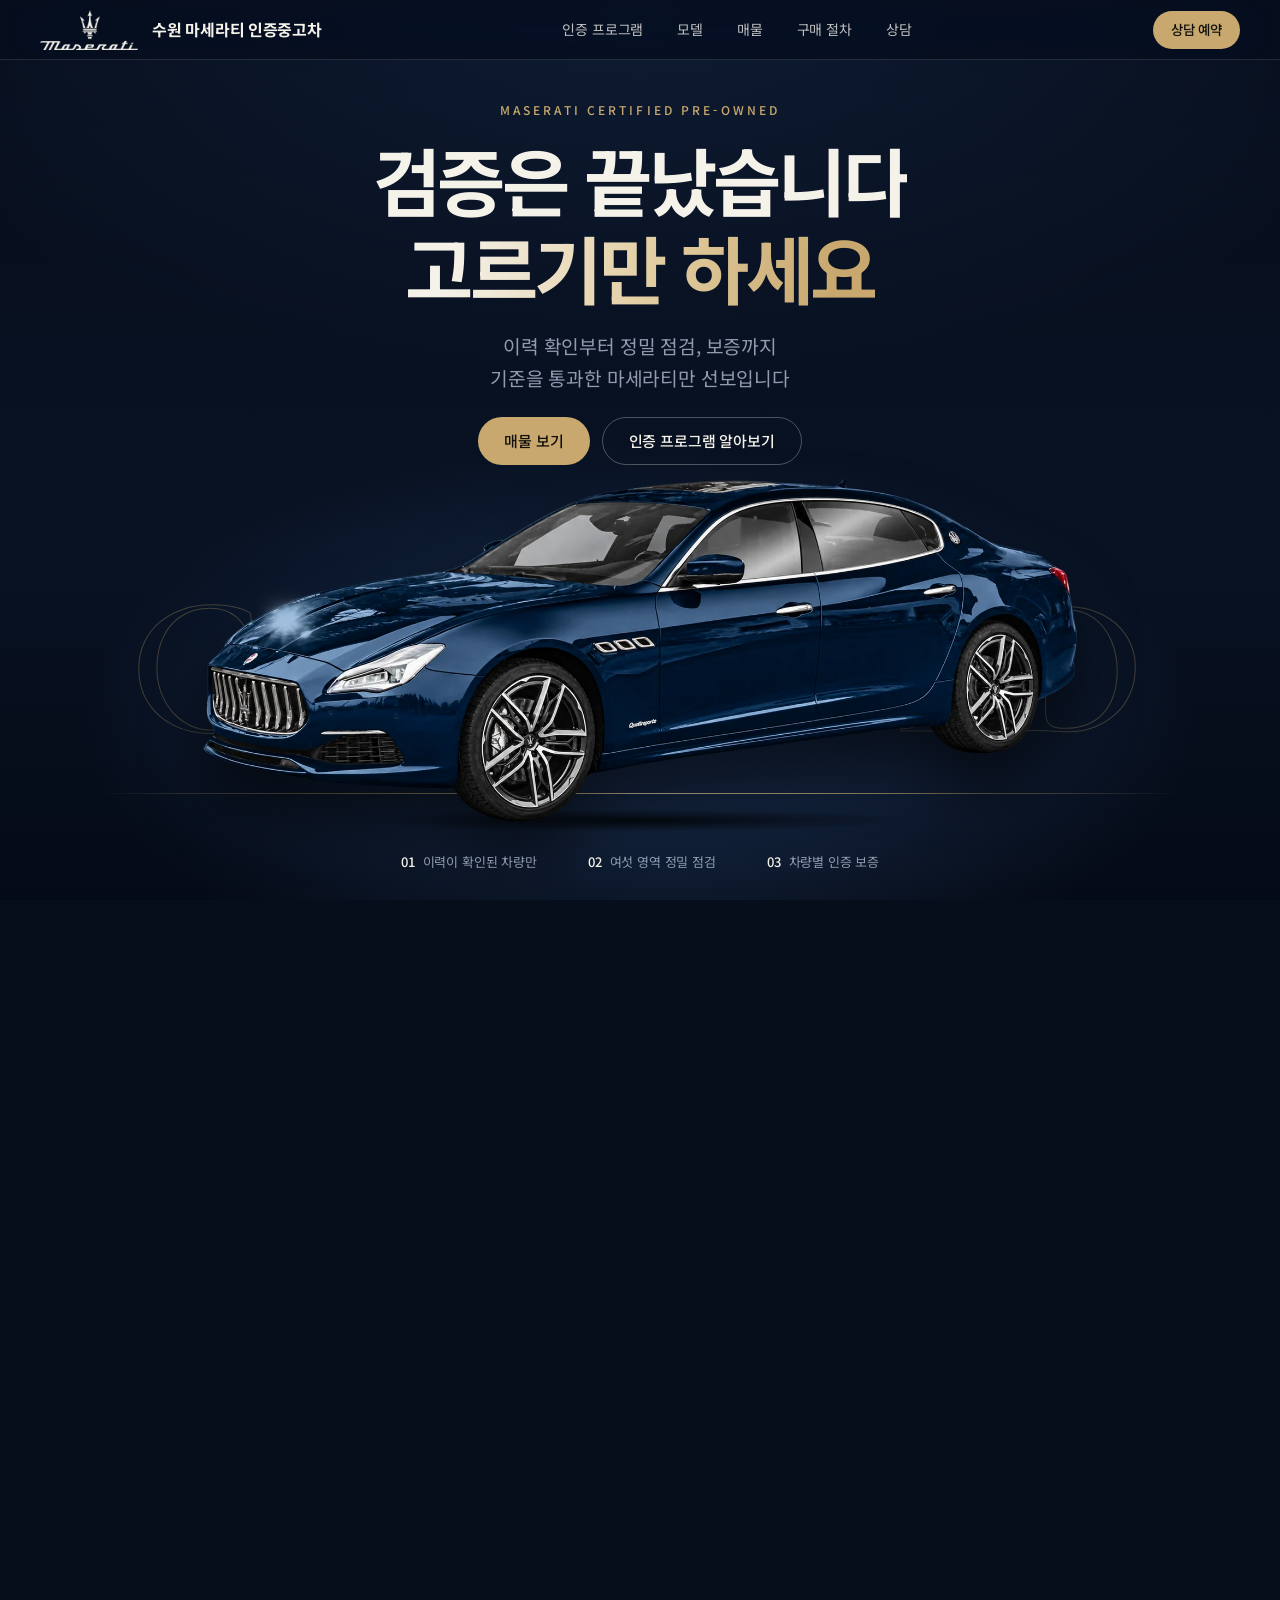
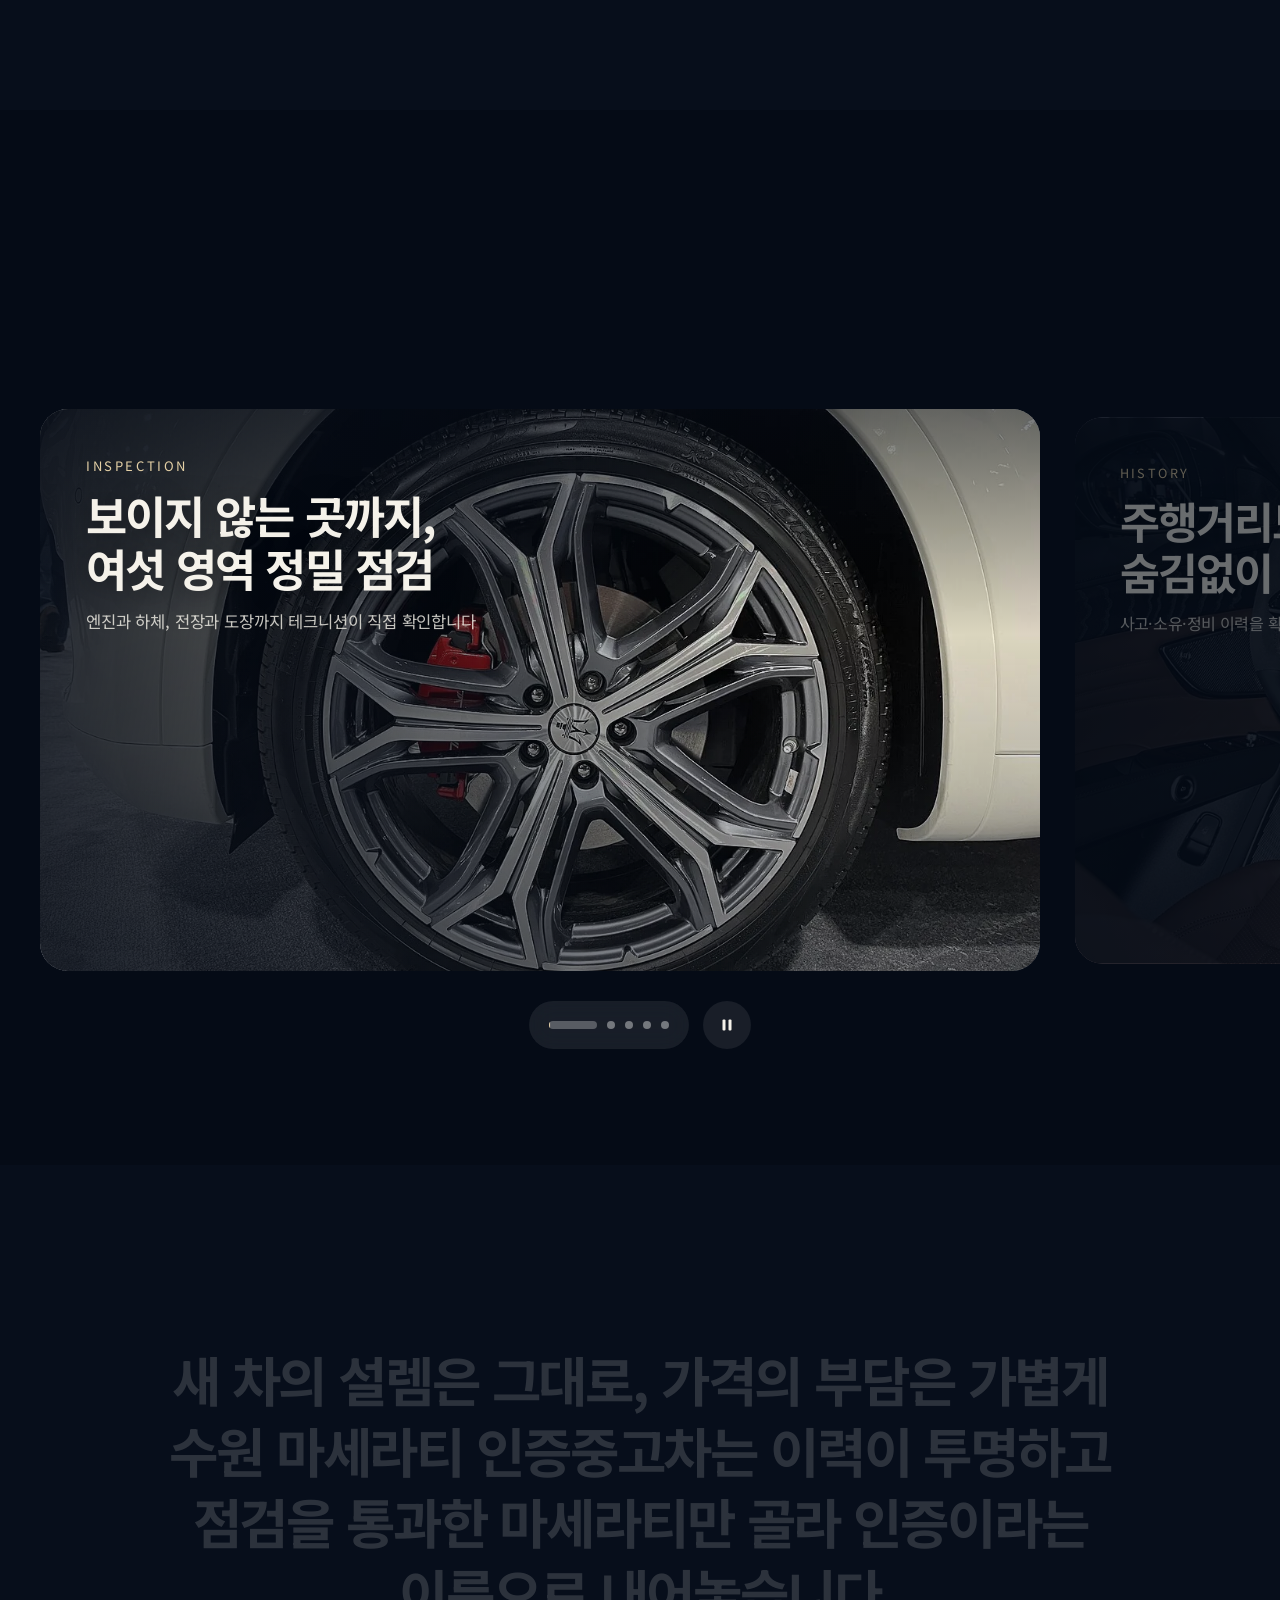
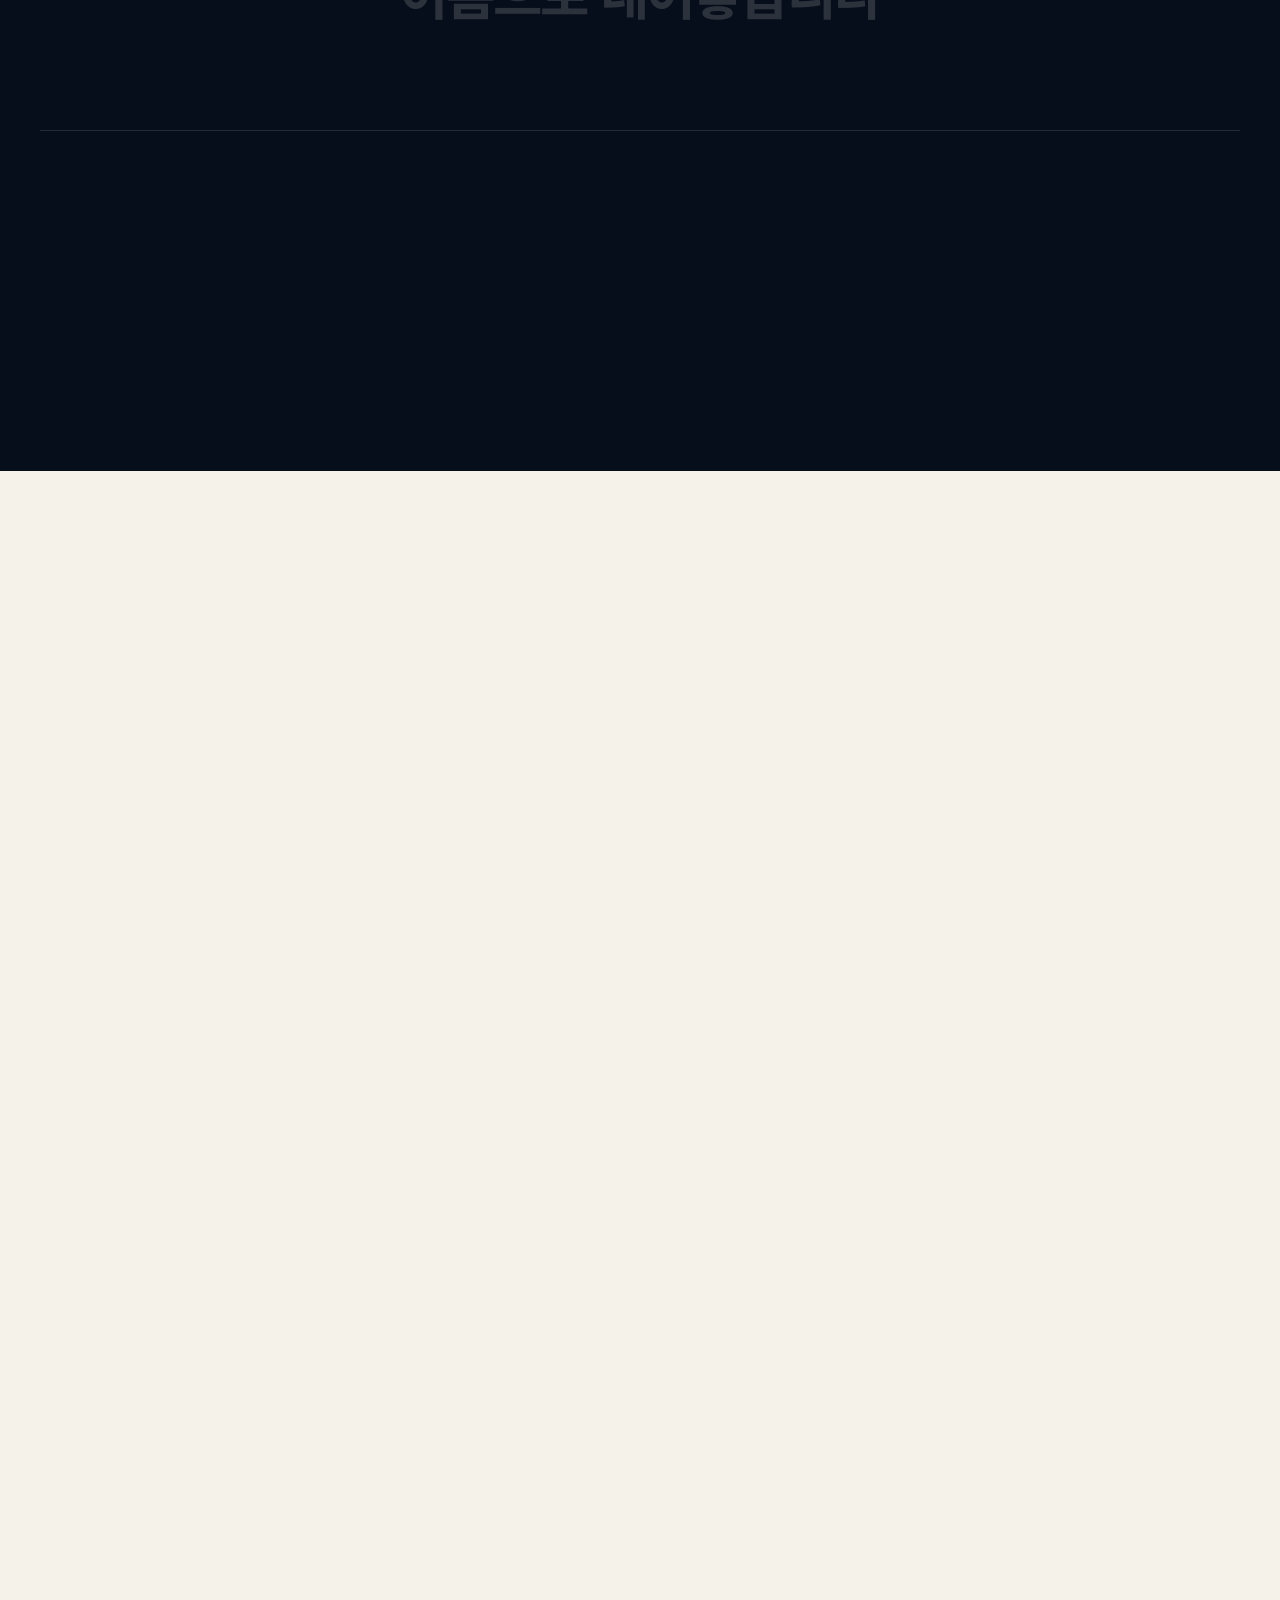
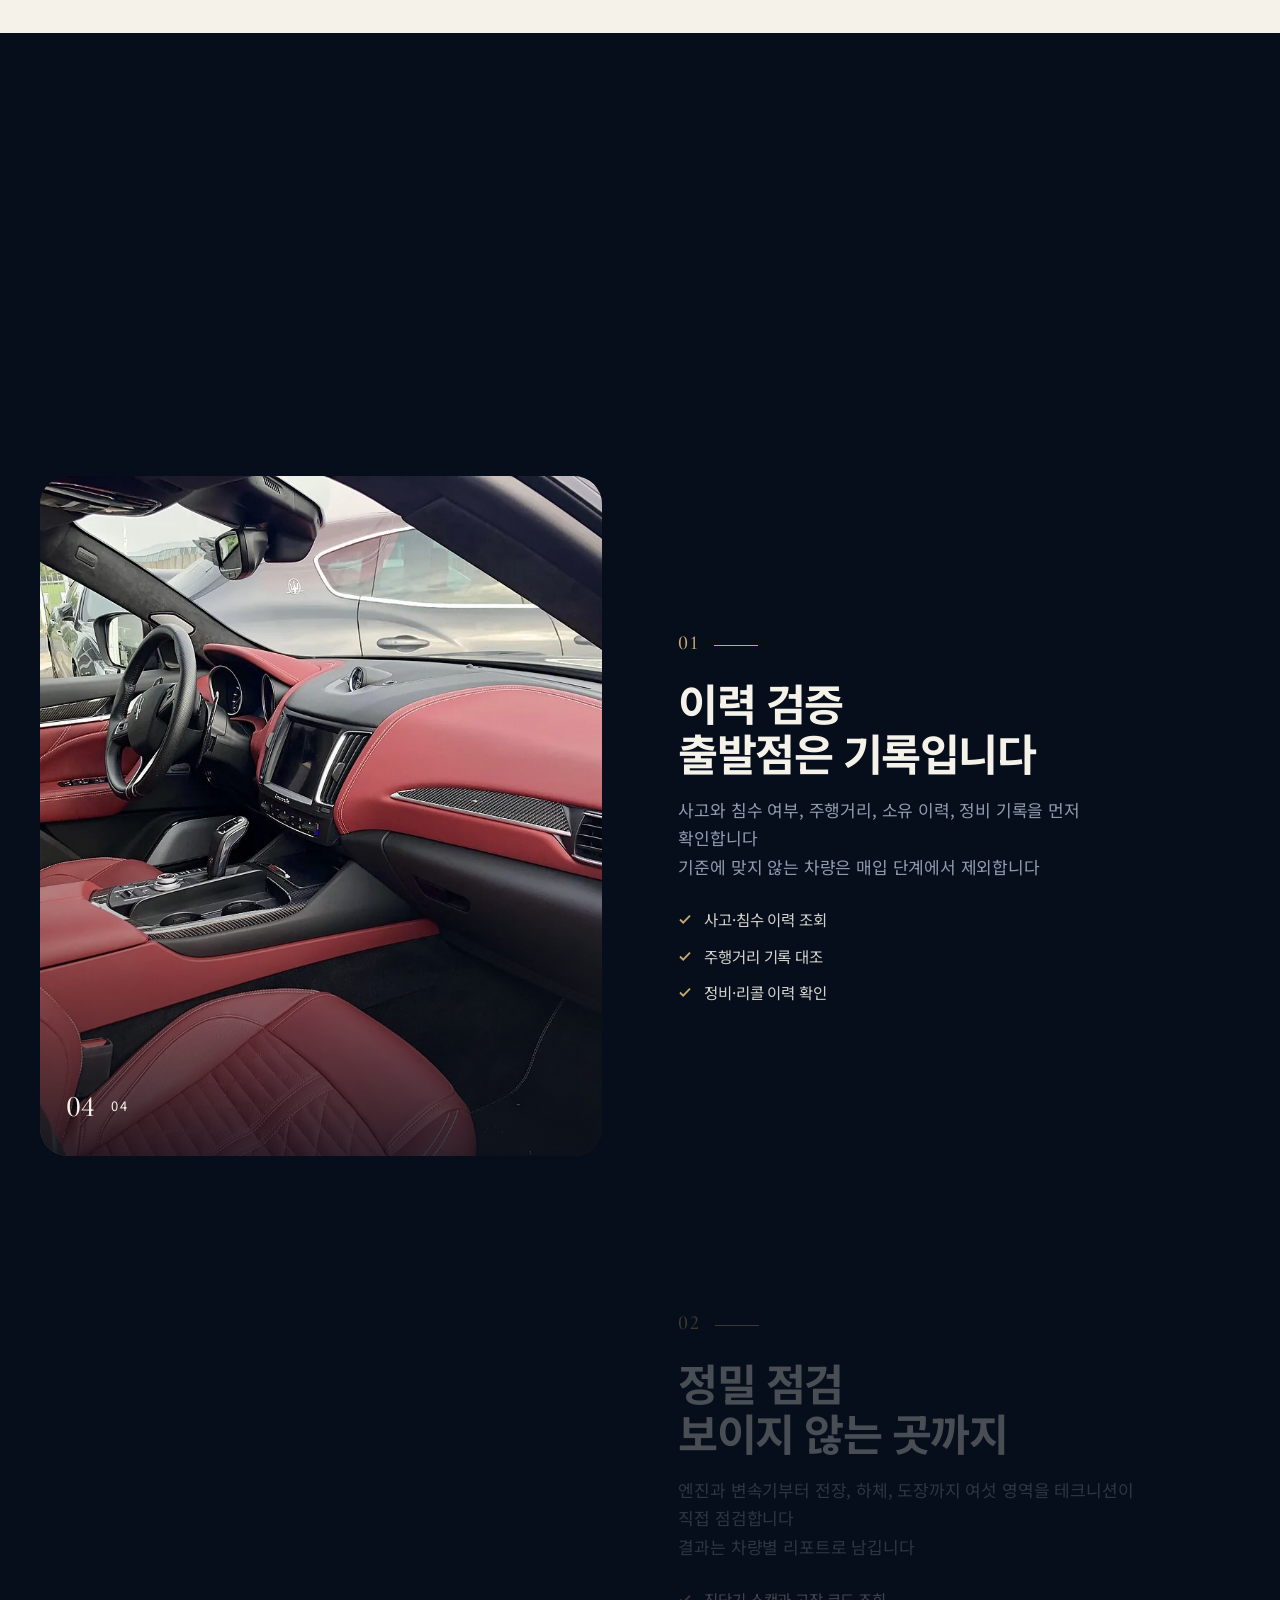
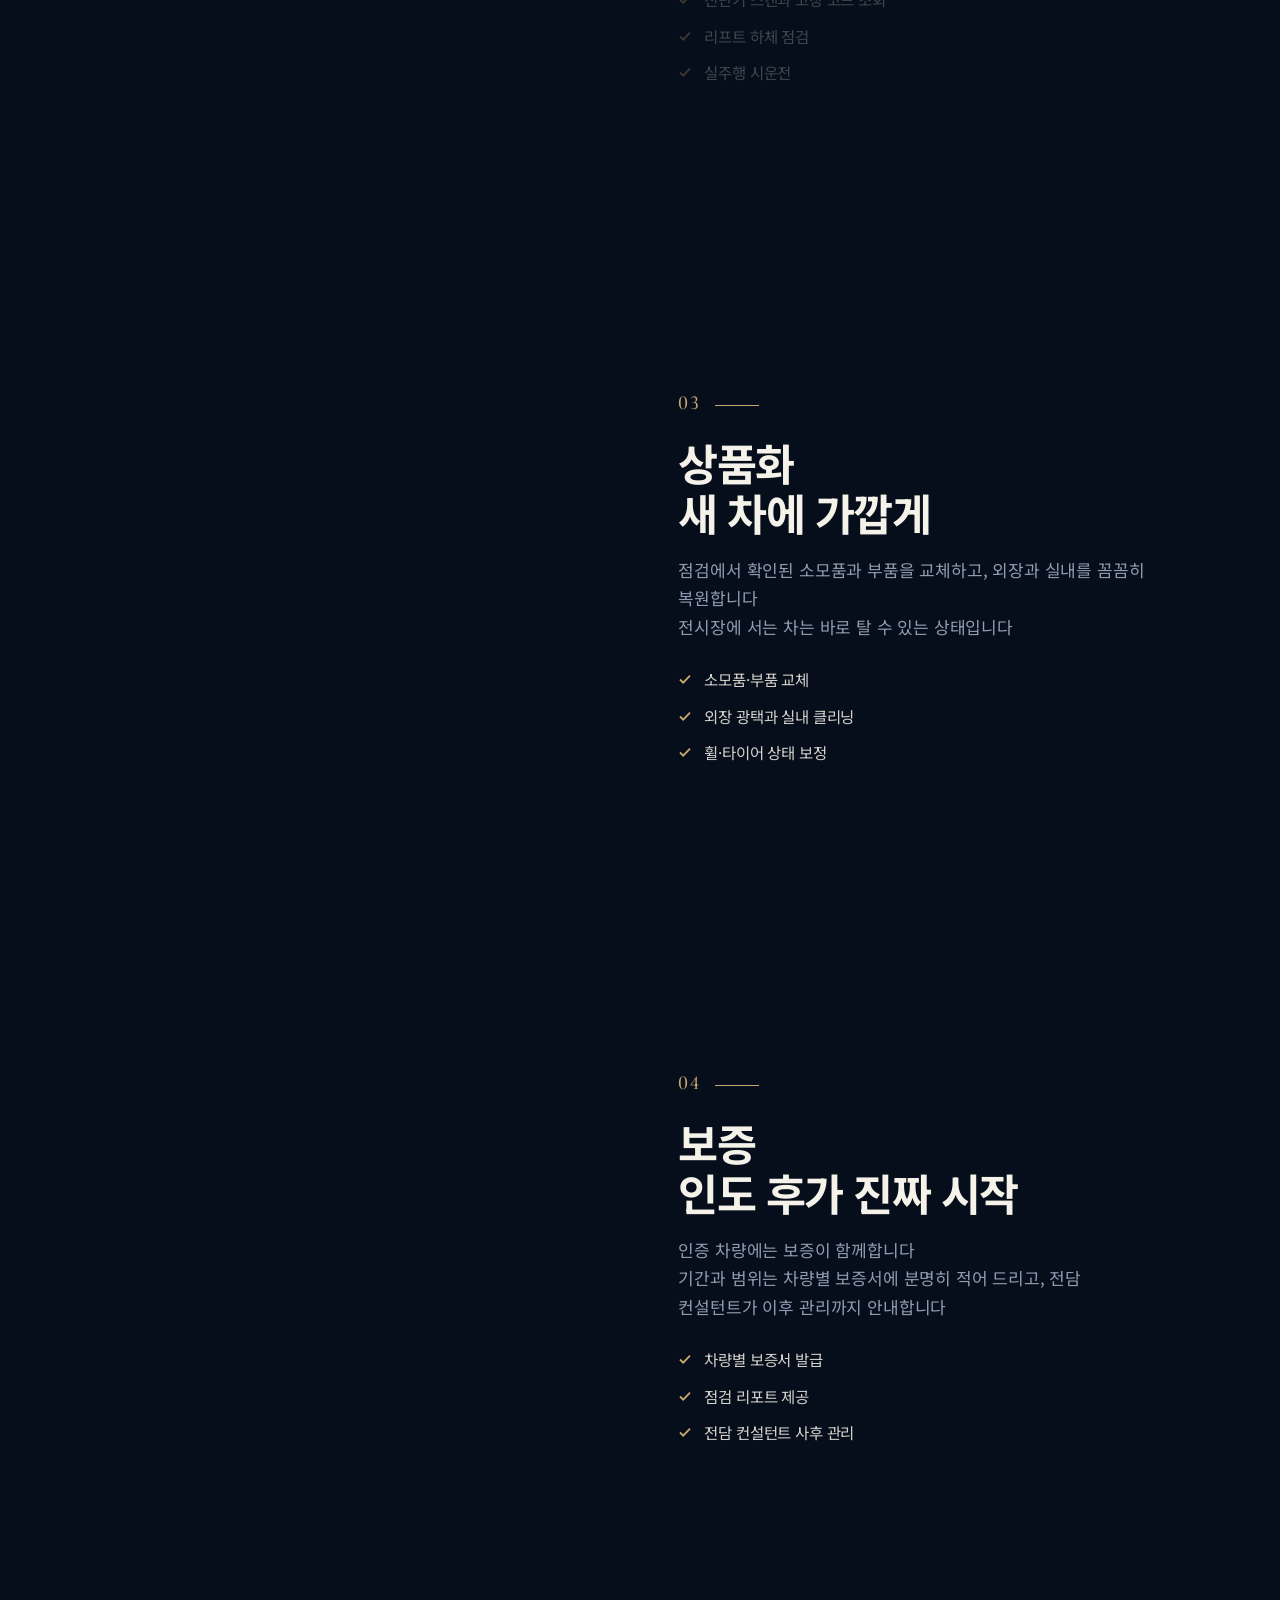
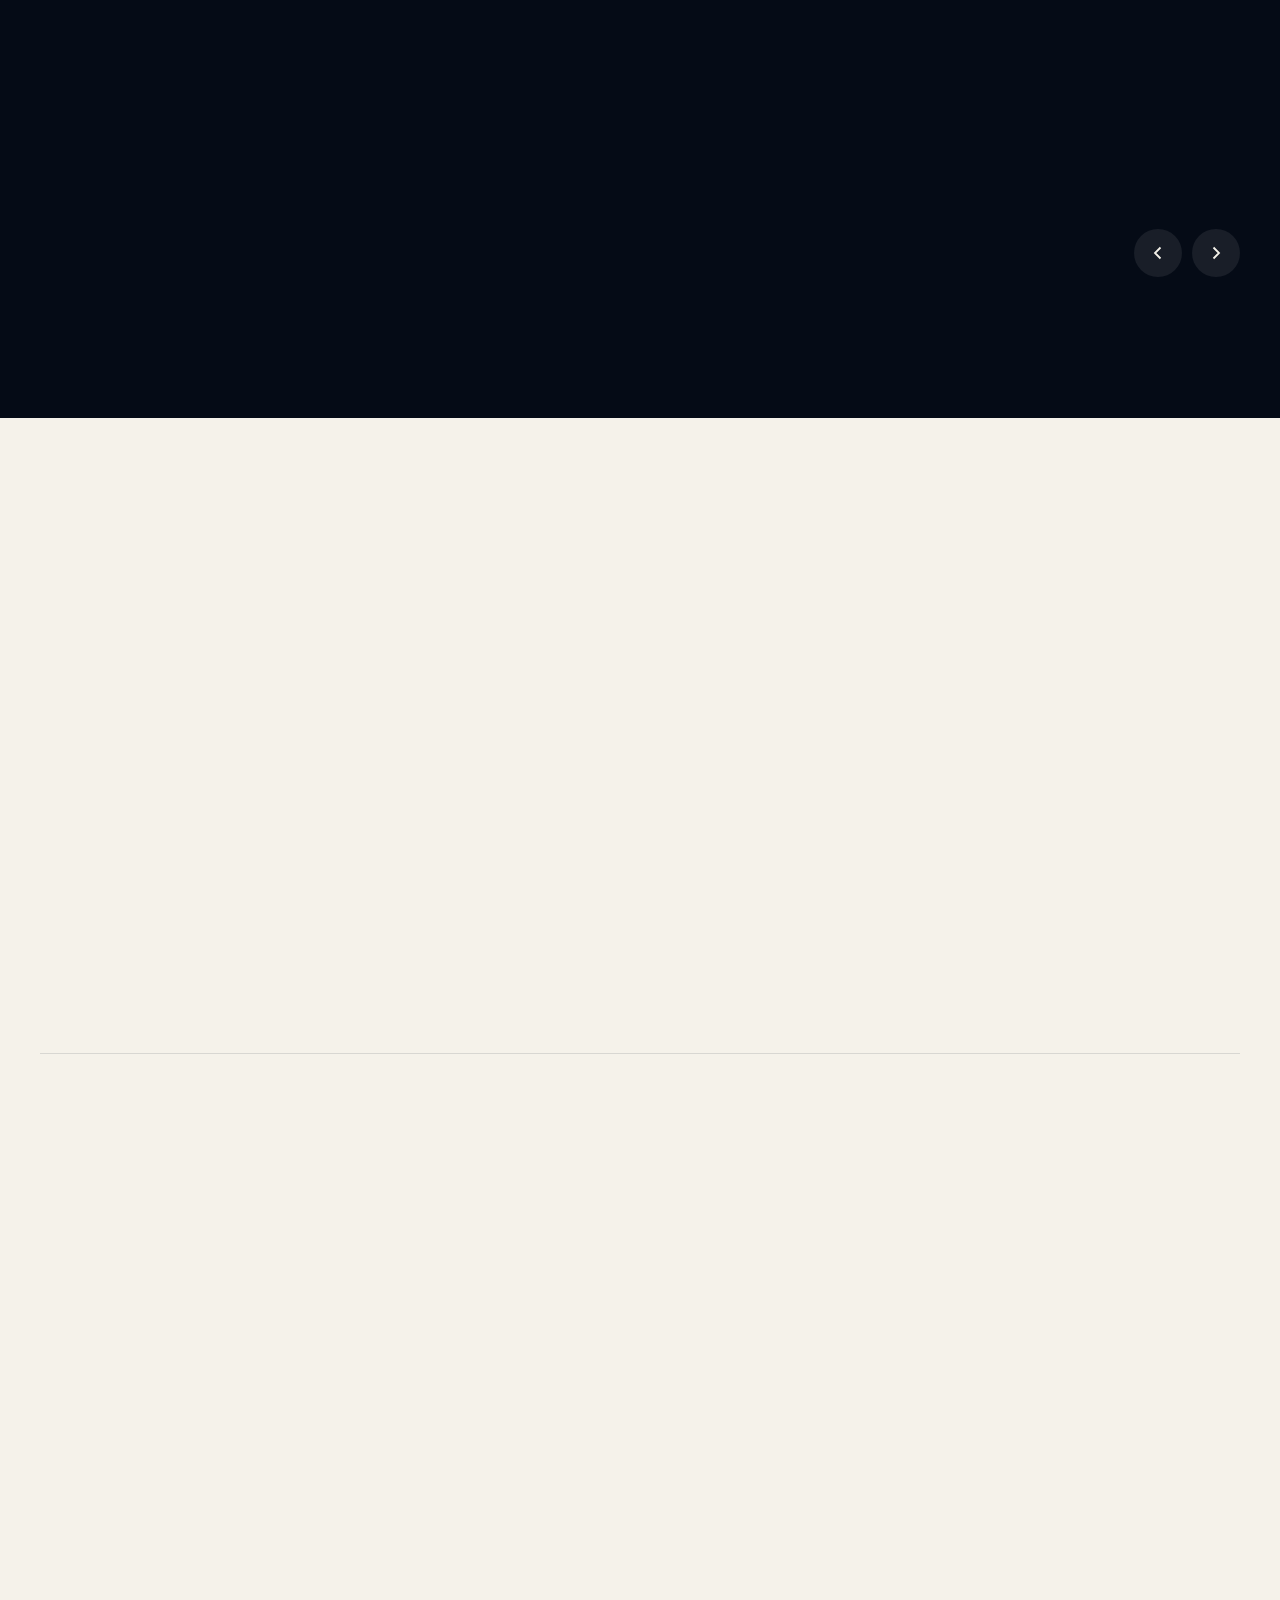
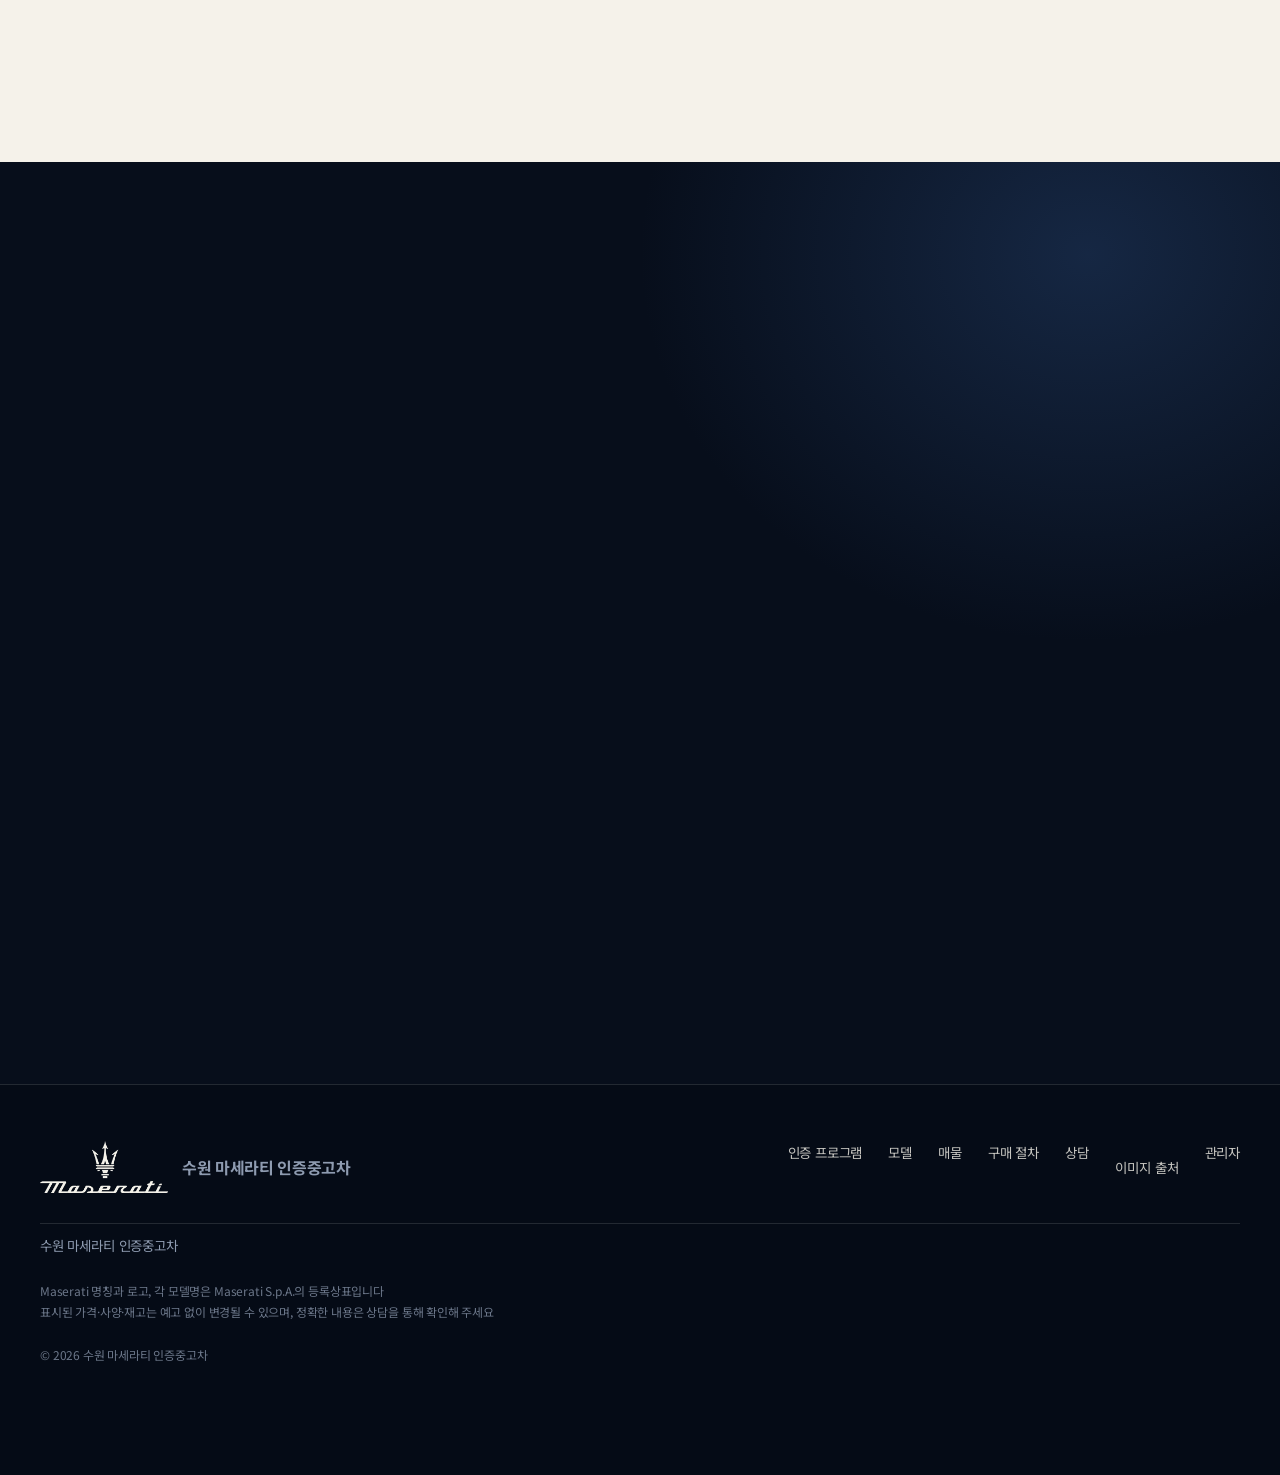
==== commit f1bb6d70: "Add files via upload" ====
--- a/index.html
+++ b/index.html
@@ -3,11 +3,11 @@
 <head>
 <meta charset="utf-8">
 <meta name="viewport" content="width=device-width, initial-scale=1">
-<title>더원오토 | 마세라티 인증 중고차</title>
-<meta name="description" content="이력 검증부터 정밀 점검, 보증까지 · 더원오토가 기준을 통과한 마세라티 인증 중고차만 선보입니다 · 그레칼레·르반떼·기블리·콰트로포르테·그란투리스모·MC20.">
-<meta name="keywords" content="마세라티 인증 중고차, 마세라티 중고차, 그레칼레 중고, 르반떼 중고, 기블리 중고, 콰트로포르테 중고, 그란투리스모, MC20, 더원오토">
+<title>수원 마세라티 인증중고차</title>
+<meta name="description" content="이력 검증부터 정밀 점검, 보증까지 · 기준을 통과한 마세라티 인증 중고차만 선보입니다 · 그레칼레·르반떼·기블리·콰트로포르테·그란투리스모·MC20.">
+<meta name="keywords" content="마세라티 인증 중고차, 마세라티 중고차, 그레칼레 중고, 르반떼 중고, 기블리 중고, 콰트로포르테 중고, 그란투리스모, MC20, 수원 마세라티, 수원 중고차">
 <meta property="og:type" content="website">
-<meta property="og:title" content="더원오토 | 마세라티 인증 중고차">
+<meta property="og:title" content="수원 마세라티 인증중고차">
 <meta property="og:description" content="검증은 끝났습니다 · 고르기만 하세요">
 <meta property="og:image" content="img/quattroporte.webp">
 <meta name="theme-color" content="#070E1B">
@@ -23,10 +23,9 @@
 <!-- ============ 상단 메뉴 ============ -->
 <header class="nav" id="nav">
   <div class="wrap nav-in">
-    <a class="brand" href="#home" aria-label="더원오토 홈">
+    <a class="brand" href="#home" aria-label="수원 마세라티 인증중고차 홈">
       <img class="brand-logo" src="img/maserati-logo.webp" alt="Maserati" width="480" height="195">
-      <span class="brand-mark">THE ONE AUTO</span>
-      <span class="brand-sub">공식 인증<br>중고차</span>
+      <span class="brand-mark ko">수원 마세라티 인증중고차</span>
     </a>
     <nav class="menu" aria-label="주 메뉴">
       <a href="#program">인증 프로그램</a>
@@ -62,7 +61,7 @@
       <div class="hero-copy">
         <p class="eyebrow">Maserati Certified Pre-Owned</p>
         <h1><span class="ln"><span>검증은 끝났습니다</span></span><span class="ln"><span><em>고르기만 하세요</em></span></span></h1>
-        <p class="lead">이력 확인부터 정밀 점검, 보증까지<br>더원오토가 기준을 통과한 마세라티만 선보입니다</p>
+        <p class="lead">이력 확인부터 정밀 점검, 보증까지<br>기준을 통과한 마세라티만 선보입니다</p>
         <div class="hero-cta">
           <a class="btn btn-gold" href="#cars">매물 보기</a>
           <a class="btn btn-ghost" href="#program">인증 프로그램 알아보기</a>
@@ -130,7 +129,7 @@
   <!-- 선언 + 숫자 -->
   <section class="say" id="say">
     <div class="wrap">
-      <p class="say-text" id="sayText">새 차의 설렘은 그대로, 가격의 부담은 가볍게<br>더원오토는 이력이 투명하고 점검을 통과한 마세라티만 골라 <span data-g>인증이라는 이름으로</span> 내어놓습니다</p>
+      <p class="say-text" id="sayText">새 차의 설렘은 그대로, 가격의 부담은 가볍게<br>수원 마세라티 인증중고차는 이력이 투명하고 점검을 통과한 마세라티만 골라 <span data-g>인증이라는 이름으로</span> 내어놓습니다</p>
       <div class="stats">
         <div class="stat rv"><span class="num" data-count="6">6</span><p>모델 라인업</p></div>
         <div class="stat rv" style="--d:1"><span class="num"><span data-count="30">30</span><sup>대</sup></span><p>엄선한 인증 매물</p></div>
@@ -146,7 +145,7 @@
       <div class="sec-head">
         <p class="eyebrow rv">Lineup</p>
         <h2 class="h2 rv" style="--d:1">여섯 가지 마세라티<br>모두 인증으로</h2>
-        <p class="lead rv" style="--d:2">모델을 눌러 살펴보세요<br>마음에 드는 모델의 인증 매물로 바로 이어집니다</p>
+        <p class="lead rv" style="--d:2">모델을 눌러 살펴보세요<br>이름의 유래부터 역사까지, 한 대 한 대의 이야기가 이어집니다</p>
       </div>
       <div class="mv rv" id="mv">
         <div class="mv-list" id="mvList" role="tablist" aria-label="모델 선택"></div>
@@ -157,7 +156,7 @@
             <div><dt>Body</dt><dd id="mvBody"></dd></div>
             <div><dt>Engine</dt><dd id="mvEngine"></dd></div>
             <div><dt>Drive</dt><dd id="mvDrive"></dd></div>
-            <div class="go"><a class="btn btn-gold btn-sm" id="mvGo" href="#cars">매물 보기</a></div>
+            <div class="go"><a class="btn btn-gold btn-sm" id="mvGo" href="#cars">이야기 보기</a></div>
           </dl>
         </div>
         <div class="mv-desc-m" id="mvDescM"></div>
@@ -409,11 +408,14 @@
      ====================================================== -->
 <main class="page" id="p-car" hidden></main>
 
+<!-- 모델 이야기 (내용은 stories.js + app.js가 채웁니다) -->
+<main class="page" id="p-model" hidden></main>
+
 <!-- ============ 푸터 ============ -->
 <footer class="foot">
   <div class="wrap">
     <div class="foot-top">
-      <a class="brand" href="#home"><img class="brand-logo" src="img/maserati-logo.webp" alt="Maserati" width="480" height="195" style="height:52px"><span class="brand-mark">THE ONE AUTO</span><span class="brand-sub" style="display:block">공식 인증<br>중고차</span></a>
+      <a class="brand" href="#home"><img class="brand-logo" src="img/maserati-logo.webp" alt="Maserati" width="480" height="195" style="height:52px"><span class="brand-mark ko">수원 마세라티 인증중고차</span></a>
       <div class="foot-links">
         <a href="#program">인증 프로그램</a><a href="#models">모델</a><a href="#cars">매물</a><a href="#process">구매 절차</a><a href="#contact">상담</a>
         <button id="openCredits">이미지 출처</button>
@@ -421,8 +423,8 @@
       </div>
     </div>
     <p id="footBiz"></p>
-    <p class="legal">본 사이트는 더원오토가 운영합니다<br>Maserati 명칭과 로고, 각 모델명은 Maserati S.p.A.의 등록상표입니다<br>표시된 가격·사양·재고는 예고 없이 변경될 수 있으며, 정확한 내용은 상담을 통해 확인해 주세요</p>
-    <p class="legal">© <span id="year"></span> THE ONE AUTO. All rights reserved.</p>
+    <p class="legal">Maserati 명칭과 로고, 각 모델명은 Maserati S.p.A.의 등록상표입니다<br>표시된 가격·사양·재고는 예고 없이 변경될 수 있으며, 정확한 내용은 상담을 통해 확인해 주세요</p>
+    <p class="legal">© <span id="year"></span> 수원 마세라티 인증중고차</p>
   </div>
 </footer>
 
@@ -449,7 +451,7 @@
         <tr><td>실내 (레드 가죽)</td><td>GinaCostanza76 · <a href="https://commons.wikimedia.org/wiki/File:2019_Maserati_Levante_Trofeo_V8_Interior.jpg" target="_blank" rel="noopener">Wikimedia Commons</a></td><td><a href="https://creativecommons.org/licenses/by-sa/4.0/deed.ko" target="_blank" rel="noopener">CC BY-SA 4.0</a></td></tr>
         <tr><td>엔진</td><td>pelican-actor · <a href="https://commons.wikimedia.org/wiki/File:Maserati_Nettuno_engine_front.jpg" target="_blank" rel="noopener">Wikimedia Commons</a></td><td><a href="https://creativecommons.org/licenses/by/2.0/deed.ko" target="_blank" rel="noopener">CC BY 2.0</a> · 일부 잘라냄</td></tr>
         <tr><td>휠</td><td>Corqe · <a href="https://commons.wikimedia.org/wiki/File:2023_Denver_Auto_Show_Maserati_Wheel_1.jpg" target="_blank" rel="noopener">Wikimedia Commons</a></td><td><a href="https://creativecommons.org/publicdomain/zero/1.0/deed.ko" target="_blank" rel="noopener">CC0 1.0</a></td></tr>
-        <tr><td>콰트로포르테 · 그란투리스모 · 르반떼 · 기블리</td><td>더원오토 제공</td><td>—</td></tr>
+        <tr><td>콰트로포르테 · 그란투리스모 · 르반떼 · 기블리</td><td>자체 제공</td><td>—</td></tr>
       </tbody>
     </table>
   </div>
@@ -457,6 +459,7 @@
 
 <script src="config.js"></script>
 <script src="cars.js"></script>
+<script src="stories.js"></script>
 <script src="app.js"></script>
 </body>
 </html>
--- a/site.css
+++ b/site.css
@@ -1,4 +1,4 @@
-/* 더원오토 · 마세라티 인증 중고차 */
+/* 수원 마세라티 인증중고차 */
 html,body{background:#070E1B}
 :root{
   --navy-950:#050B16; --navy-900:#070E1B; --navy-850:#0A1528; --navy-800:#0F1D36; --navy-700:#182B4B; --navy-600:#24406B;
@@ -58,6 +58,7 @@
 .nav-in{height:100%;display:flex;align-items:center;justify-content:space-between;gap:24px}
 .brand{display:flex;align-items:center;gap:14px}
 .brand-logo{height:40px;width:auto;flex:none}
+.brand-mark.ko{font-size:16px;letter-spacing:-.02em;font-weight:700}
 .brand-mark{font-size:15px;font-weight:700;letter-spacing:.28em;white-space:nowrap}
 .brand-sub{padding-left:14px;border-left:1px solid var(--gold);font-size:11px;letter-spacing:.14em;color:var(--gold-soft);white-space:nowrap;line-height:1.2}
 .menu{display:flex;gap:34px;font-size:14px;color:rgba(245,242,234,.78)}
@@ -453,6 +454,50 @@
 .calc-out p{font-size:12.5px;color:var(--mute-d);line-height:1.6;margin-top:10px}
 
 /* =========================================================
+   MODEL STORY
+   ========================================================= */
+.st-hero{position:relative;background:radial-gradient(60% 46% at 50% 78%,color-mix(in srgb,var(--tint,#24406B) 42%,transparent),transparent 72%),linear-gradient(180deg,#070E1B,#081223 60%,#050B16);padding:calc(var(--nav-h) + 26px) 0 0;overflow:hidden;min-height:100svh;display:flex;flex-direction:column}
+.st-hero-in{position:relative;z-index:2;display:grid;gap:14px;justify-items:center;text-align:center}
+.st-hero .crumb{justify-self:start;margin-bottom:clamp(10px,3vh,34px)}
+.st-hero h1{font-size:clamp(44px,8vw,120px);font-weight:700;letter-spacing:-.05em;line-height:1.05}
+.st-tag{font-size:clamp(18px,2vw,26px);color:var(--gold-soft)}
+.st-name{position:absolute;left:50%;bottom:22%;transform:translateX(-50%);font-family:var(--serif);font-weight:500;font-size:clamp(70px,16vw,260px);line-height:.8;color:transparent;-webkit-text-stroke:1px rgba(200,168,110,.28);white-space:nowrap;user-select:none}
+.st-car{position:relative;z-index:1;flex:1;min-height:200px;display:grid;place-items:end center;padding:clamp(10px,3vh,30px) 4vw 0}
+.st-car img{max-height:min(38vh,400px);width:auto;max-width:min(1000px,94vw);filter:drop-shadow(0 34px 28px rgba(0,0,0,.55));opacity:0;transform:translateX(12vw) scale(.97);transition:opacity 1.1s .15s,transform 1.7s var(--ease-out) .15s}
+.st-hero.ready .st-car img{opacity:1;transform:none}
+.st-chips{position:relative;z-index:2;display:flex;justify-content:center;gap:clamp(18px,4vw,60px);padding:18px 0 26px;font-size:14px;color:var(--ivory);flex-wrap:wrap}
+.st-chips b{display:block;font-size:11px;font-weight:500;letter-spacing:.18em;color:var(--mute-d);text-transform:uppercase;margin-bottom:2px}
+.st-intro{background:var(--navy-900);padding:clamp(80px,11vw,160px) 0}
+.st-lead{font-size:clamp(22px,3vw,40px);font-weight:700;line-height:1.5;letter-spacing:-.035em;max-width:980px;margin-inline:auto;text-align:center}
+.st-origin{padding:clamp(80px,11vw,150px) 0}
+.st-origin-in{display:grid;grid-template-columns:1fr 1.25fr;gap:clamp(30px,6vw,90px);align-items:start}
+.st-origin .h2{margin-top:16px}
+.st-quote{font-size:clamp(18px,1.9vw,24px);line-height:1.8;color:var(--ink-2);border-left:2px solid var(--gold-deep);padding-left:clamp(18px,2.4vw,32px)}
+.st-time{background:var(--navy-950);padding:clamp(80px,11vw,150px) 0}
+.tl{list-style:none;margin-top:clamp(36px,5vw,64px);position:relative;display:grid;gap:0}
+.tl::before{content:"";position:absolute;left:clamp(96px,13vw,190px);top:10px;bottom:10px;width:1px;background:linear-gradient(180deg,var(--gold),rgba(200,168,110,.12))}
+.tl li{display:grid;grid-template-columns:clamp(96px,13vw,190px) 1fr;align-items:start;padding:clamp(20px,3vw,36px) 0;position:relative}
+.tl li::before{content:"";position:absolute;left:calc(clamp(96px,13vw,190px) - 5px);top:calc(clamp(20px,3vw,36px) + 18px);width:11px;height:11px;border-radius:50%;background:var(--navy-950);border:2px solid var(--gold)}
+.tl-y{font-size:clamp(30px,4.4vw,60px);line-height:1;color:var(--gold-soft)}
+.tl li>div{padding-left:clamp(26px,4vw,60px)}
+.tl h3{font-size:clamp(20px,2.2vw,28px);font-weight:700;letter-spacing:-.03em}
+.tl p{margin-top:8px;color:var(--mute-d);max-width:620px}
+.st-feat{padding:clamp(80px,11vw,150px) 0}
+.st-grid{display:grid;grid-template-columns:1fr 1fr;gap:16px;margin-top:clamp(36px,5vw,64px)}
+.st-grid .tile{min-height:230px}
+.st-no{font-size:34px;color:var(--gold-deep);line-height:1}
+.st-fit{margin-top:16px;border-radius:var(--r-lg);background:var(--navy-850);color:var(--ivory);padding:clamp(26px,3.4vw,44px);display:grid;grid-template-columns:auto 1fr;gap:clamp(20px,4vw,60px);align-items:center}
+.st-fit h3{font-size:clamp(20px,2.2vw,28px);font-weight:700;letter-spacing:-.03em}
+.st-fit ul{display:grid;gap:10px}
+.st-fit li{display:flex;gap:12px;align-items:center;font-size:16.5px}
+.st-fit li svg{color:var(--gold);flex:none}
+.st-nav{display:grid;grid-template-columns:1fr 1fr;gap:16px;margin-top:clamp(50px,7vw,90px);padding-top:30px;border-top:1px solid var(--line-d)}
+.st-nav a{display:grid;gap:2px;transition:color .3s}
+.st-nav a:hover{color:var(--gold-soft)}
+.st-nav small{font-size:12px;letter-spacing:.14em;color:var(--mute-d)}
+.st-nav b{font-size:clamp(22px,3vw,36px);font-weight:700;letter-spacing:-.03em}
+
+/* =========================================================
    RESPONSIVE
    ========================================================= */
 @media (max-width:1060px){
@@ -479,6 +524,7 @@
   .brand-sub{display:none}
   .brand-logo{height:32px}
   .brand-mark{font-size:12.5px;letter-spacing:.2em}
+  .brand-mark.ko{font-size:14px;letter-spacing:-.02em}
   .nav-cta .btn{display:none}
   .bar{display:flex}
   .hero{height:165vh}
@@ -514,7 +560,11 @@
   .s4{display:grid;grid-template-columns:55px 1fr;gap:4px 20px;padding-right:0}
   .s4 .dot{font-variant-numeric:lining-nums;grid-row:span 2}
   .s4 h3{margin-top:4px}
-  .faq,.contact-grid,.d-cols,.calc{grid-template-columns:1fr}
+  .faq,.contact-grid,.d-cols,.calc,.st-origin-in,.st-grid,.st-fit{grid-template-columns:1fr}
+  .st-car img{max-width:118vw;max-height:none;width:118vw}
+  .st-name{bottom:30%;font-size:24vw}
+  .st-chips{padding-bottom:96px}
+  .tl li>div{padding-left:22px}
   .f2{grid-template-columns:1fr}
   .filters-in{flex-direction:column;align-items:stretch;gap:10px;padding:10px 0}
   .chips{margin-inline:-20px;padding-inline:20px}
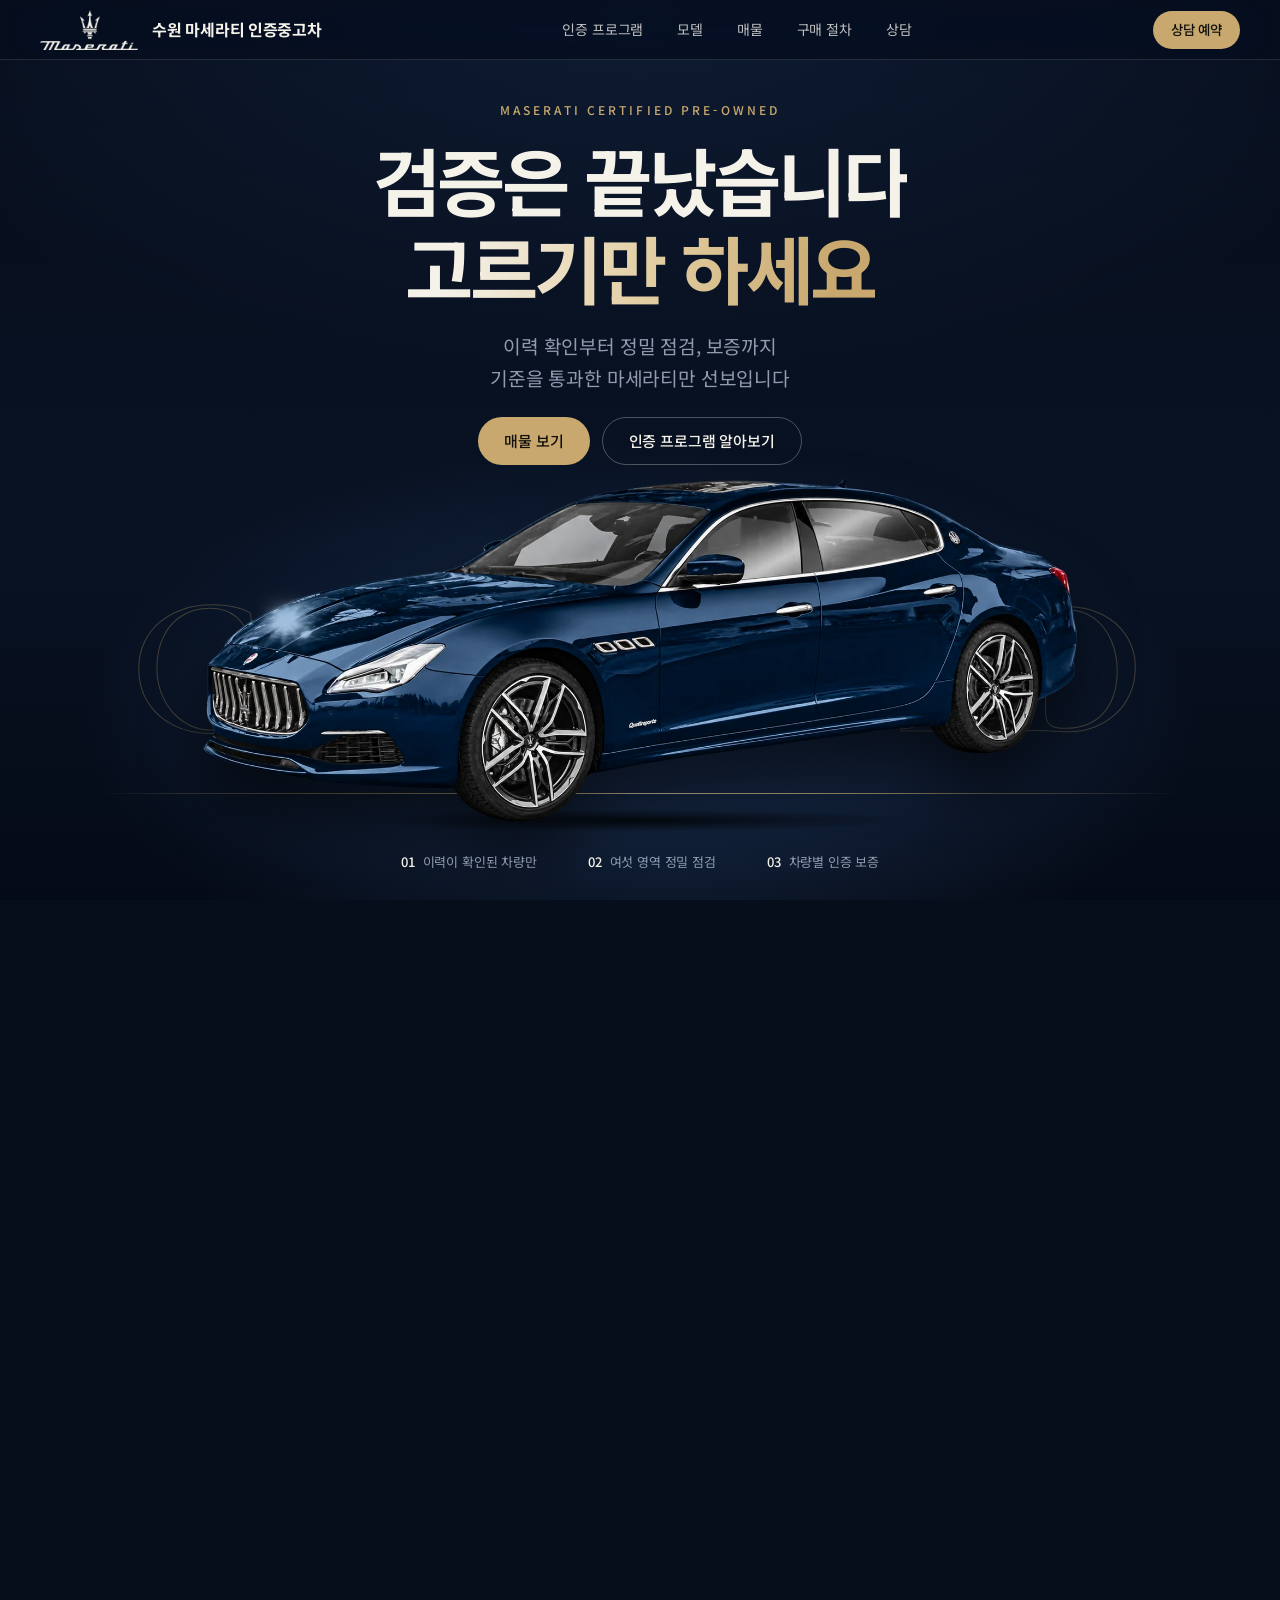
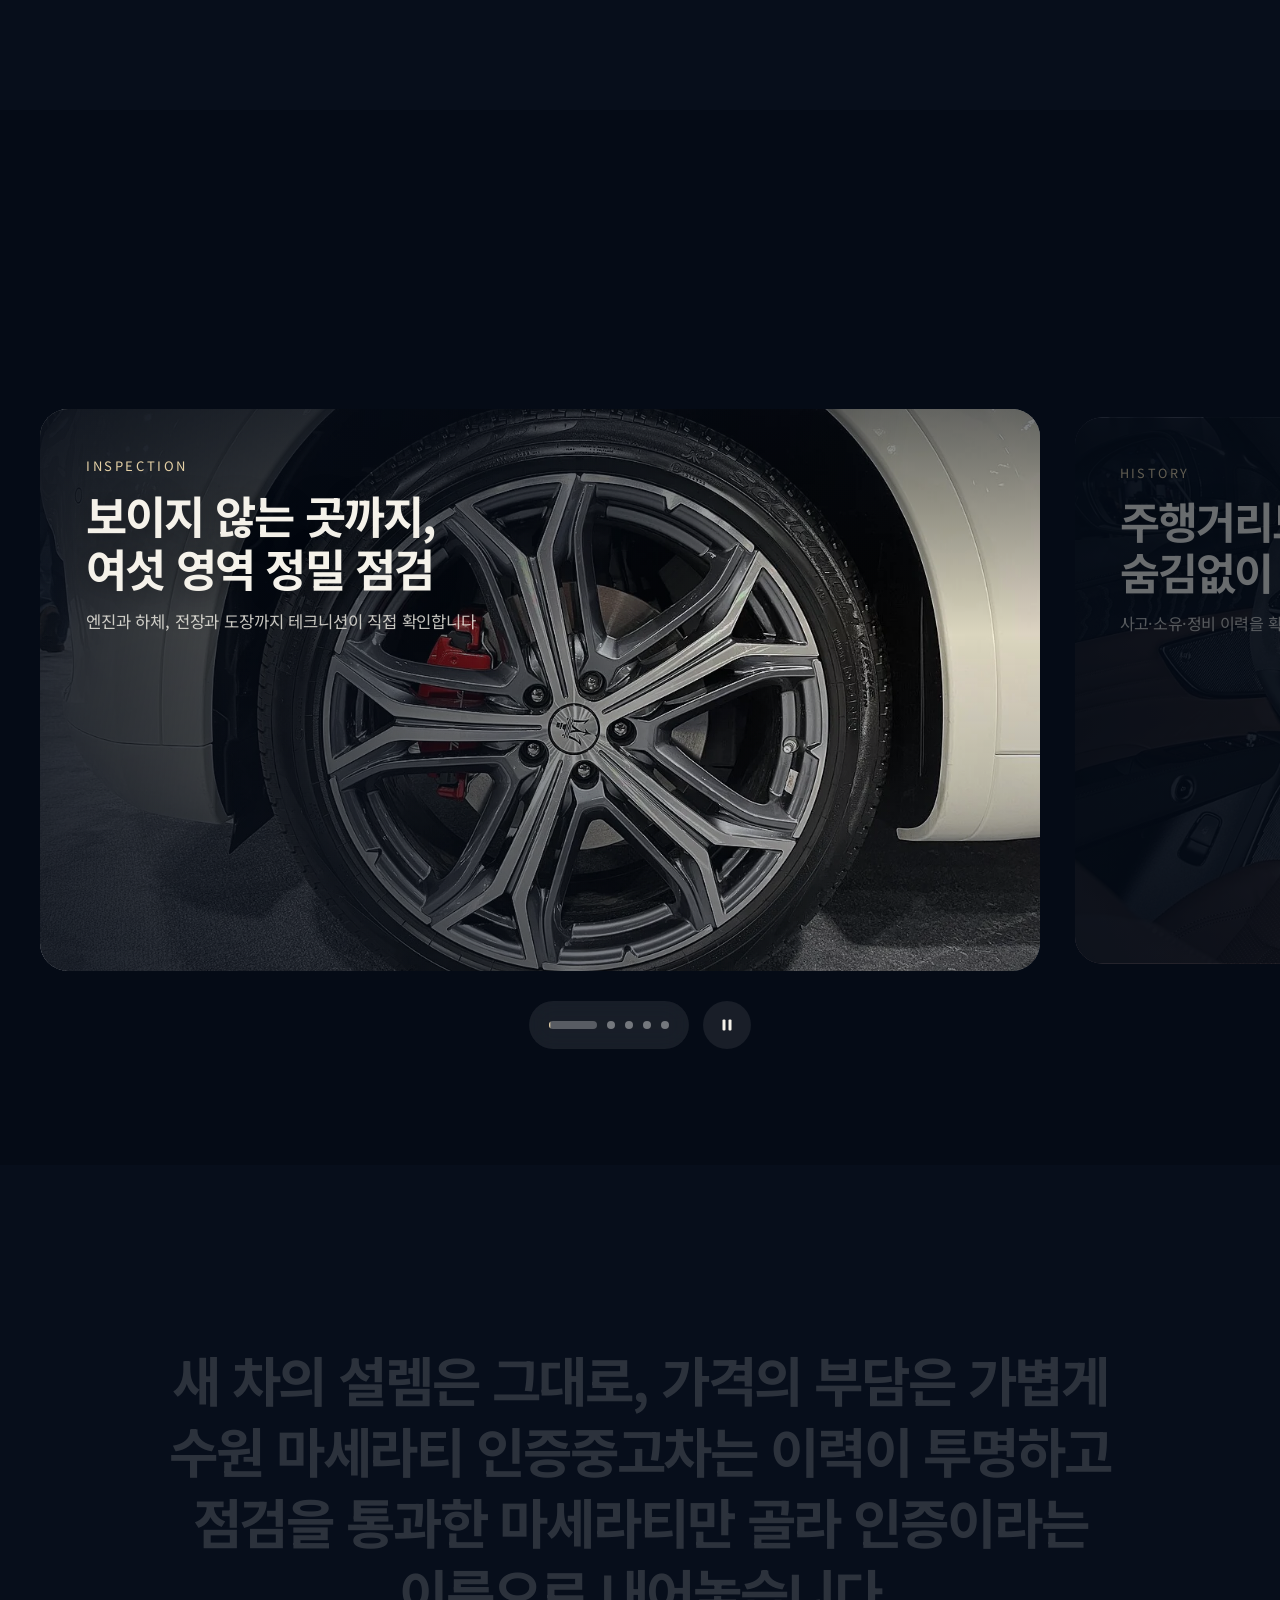
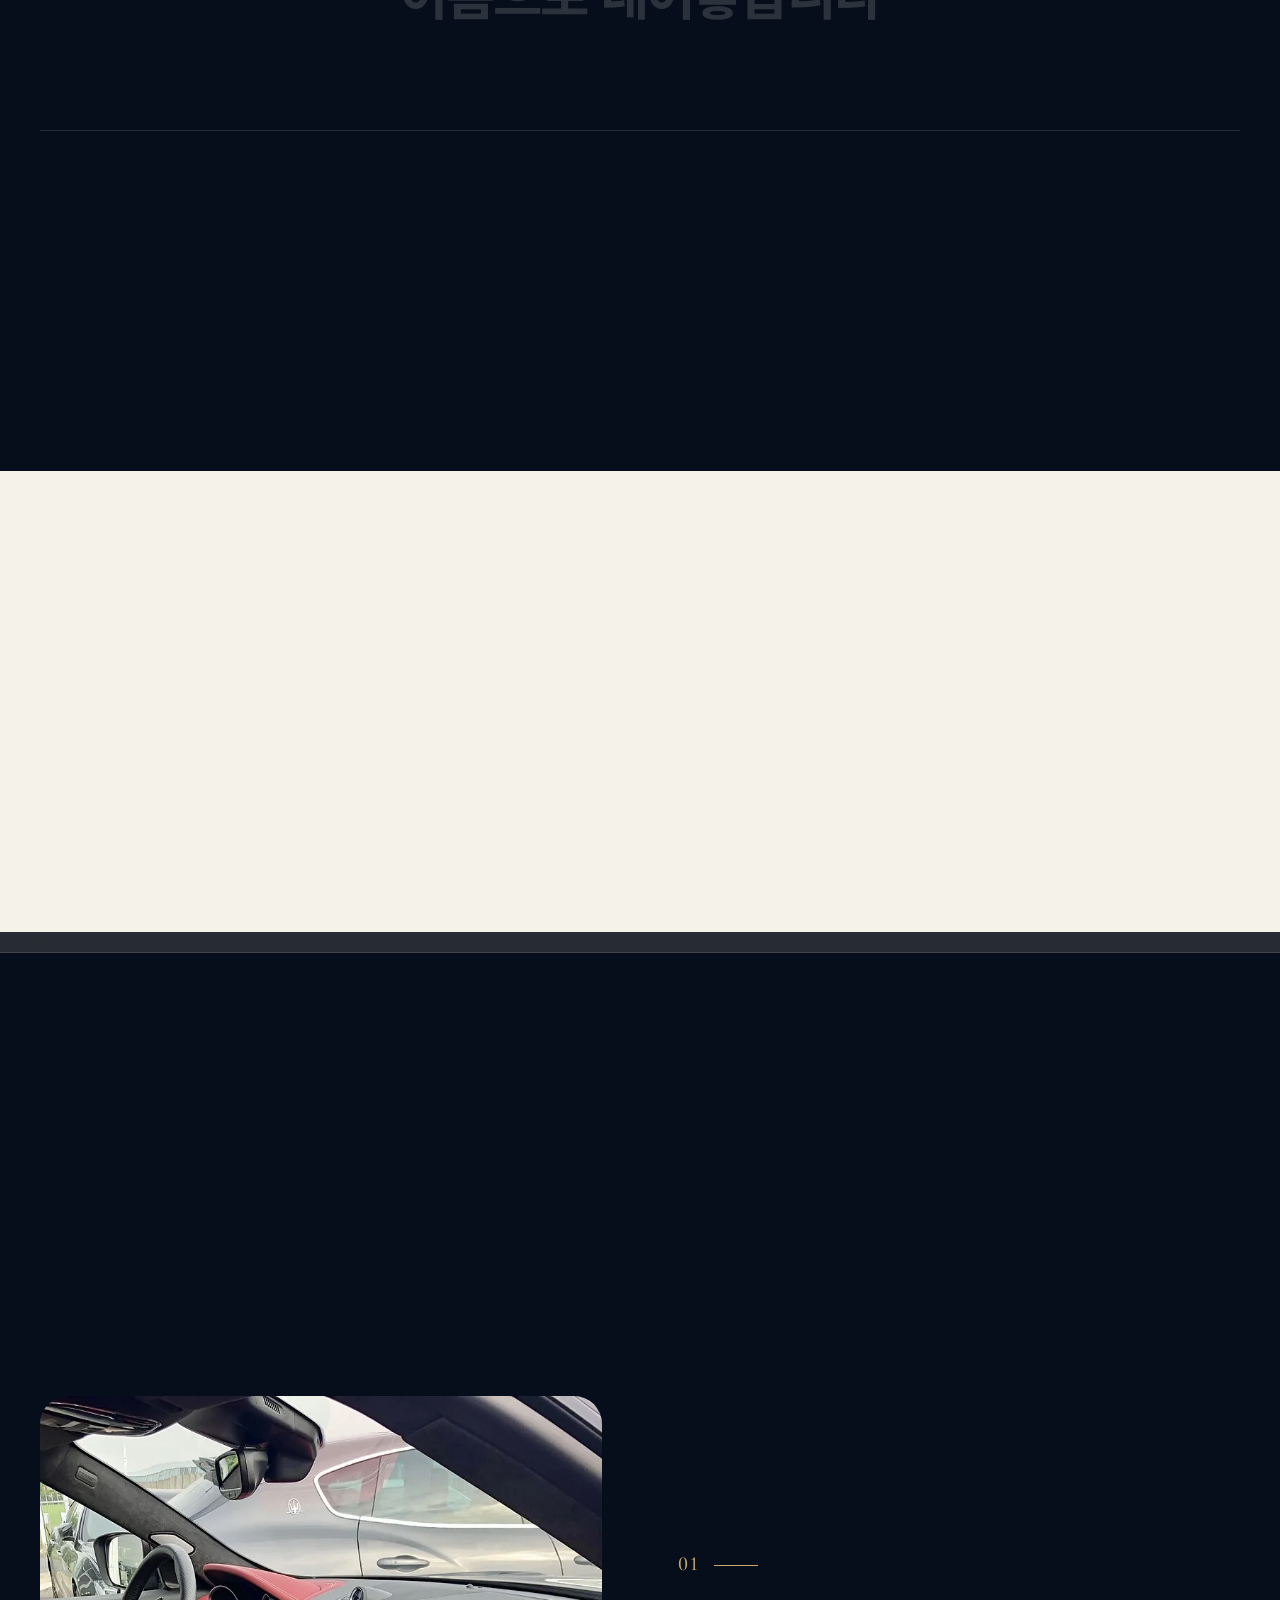
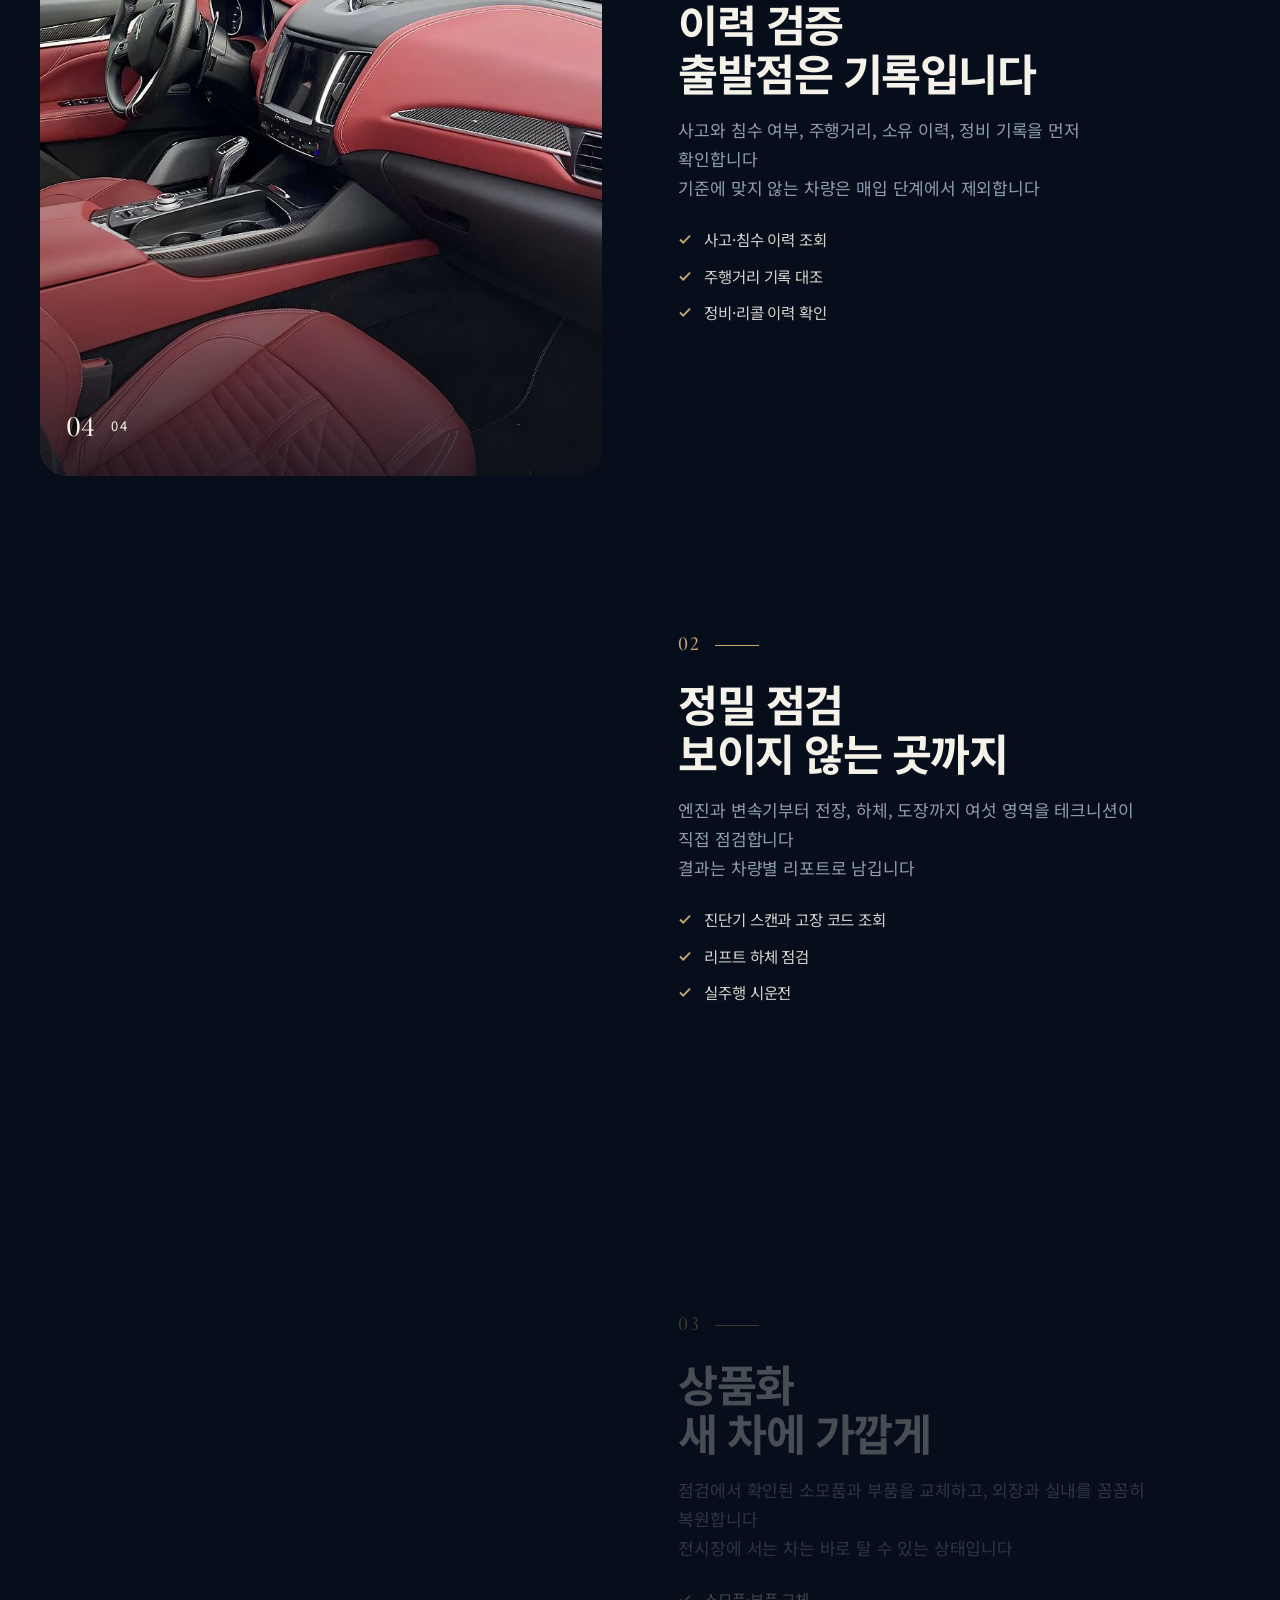
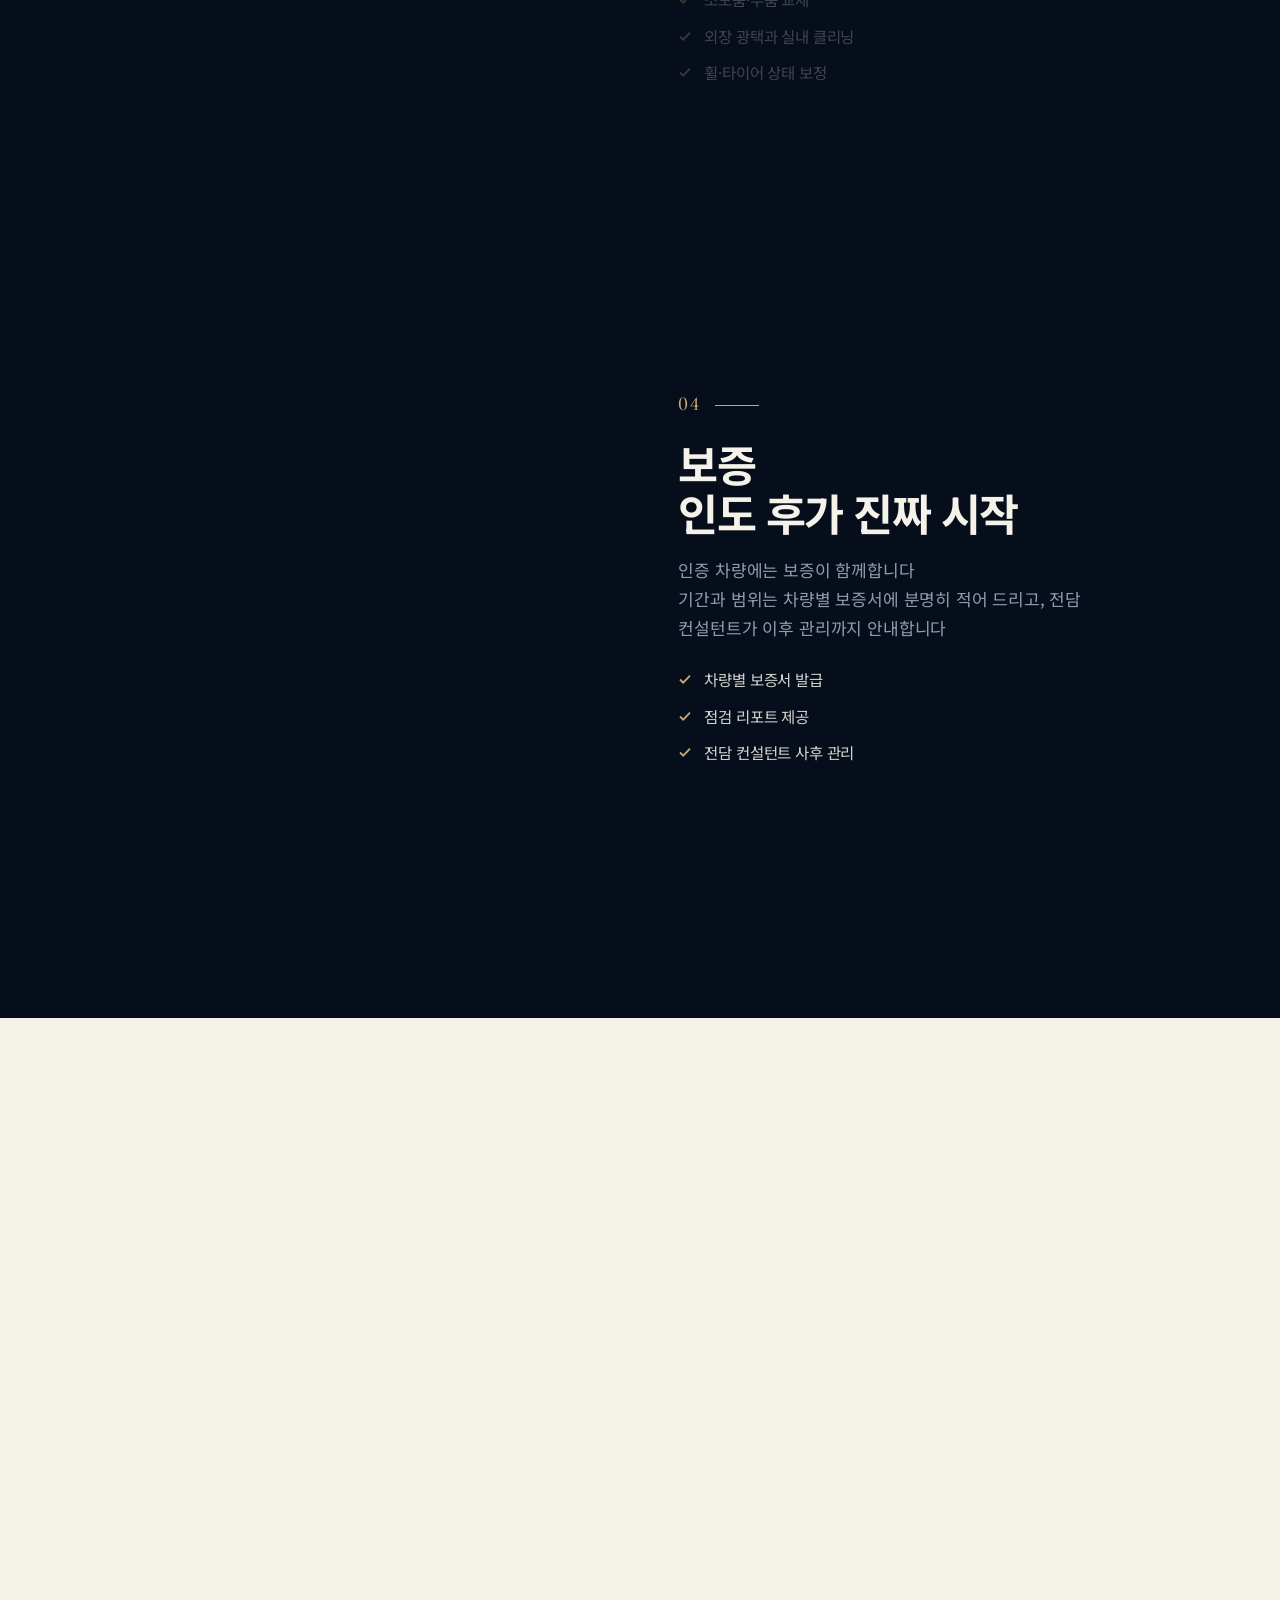
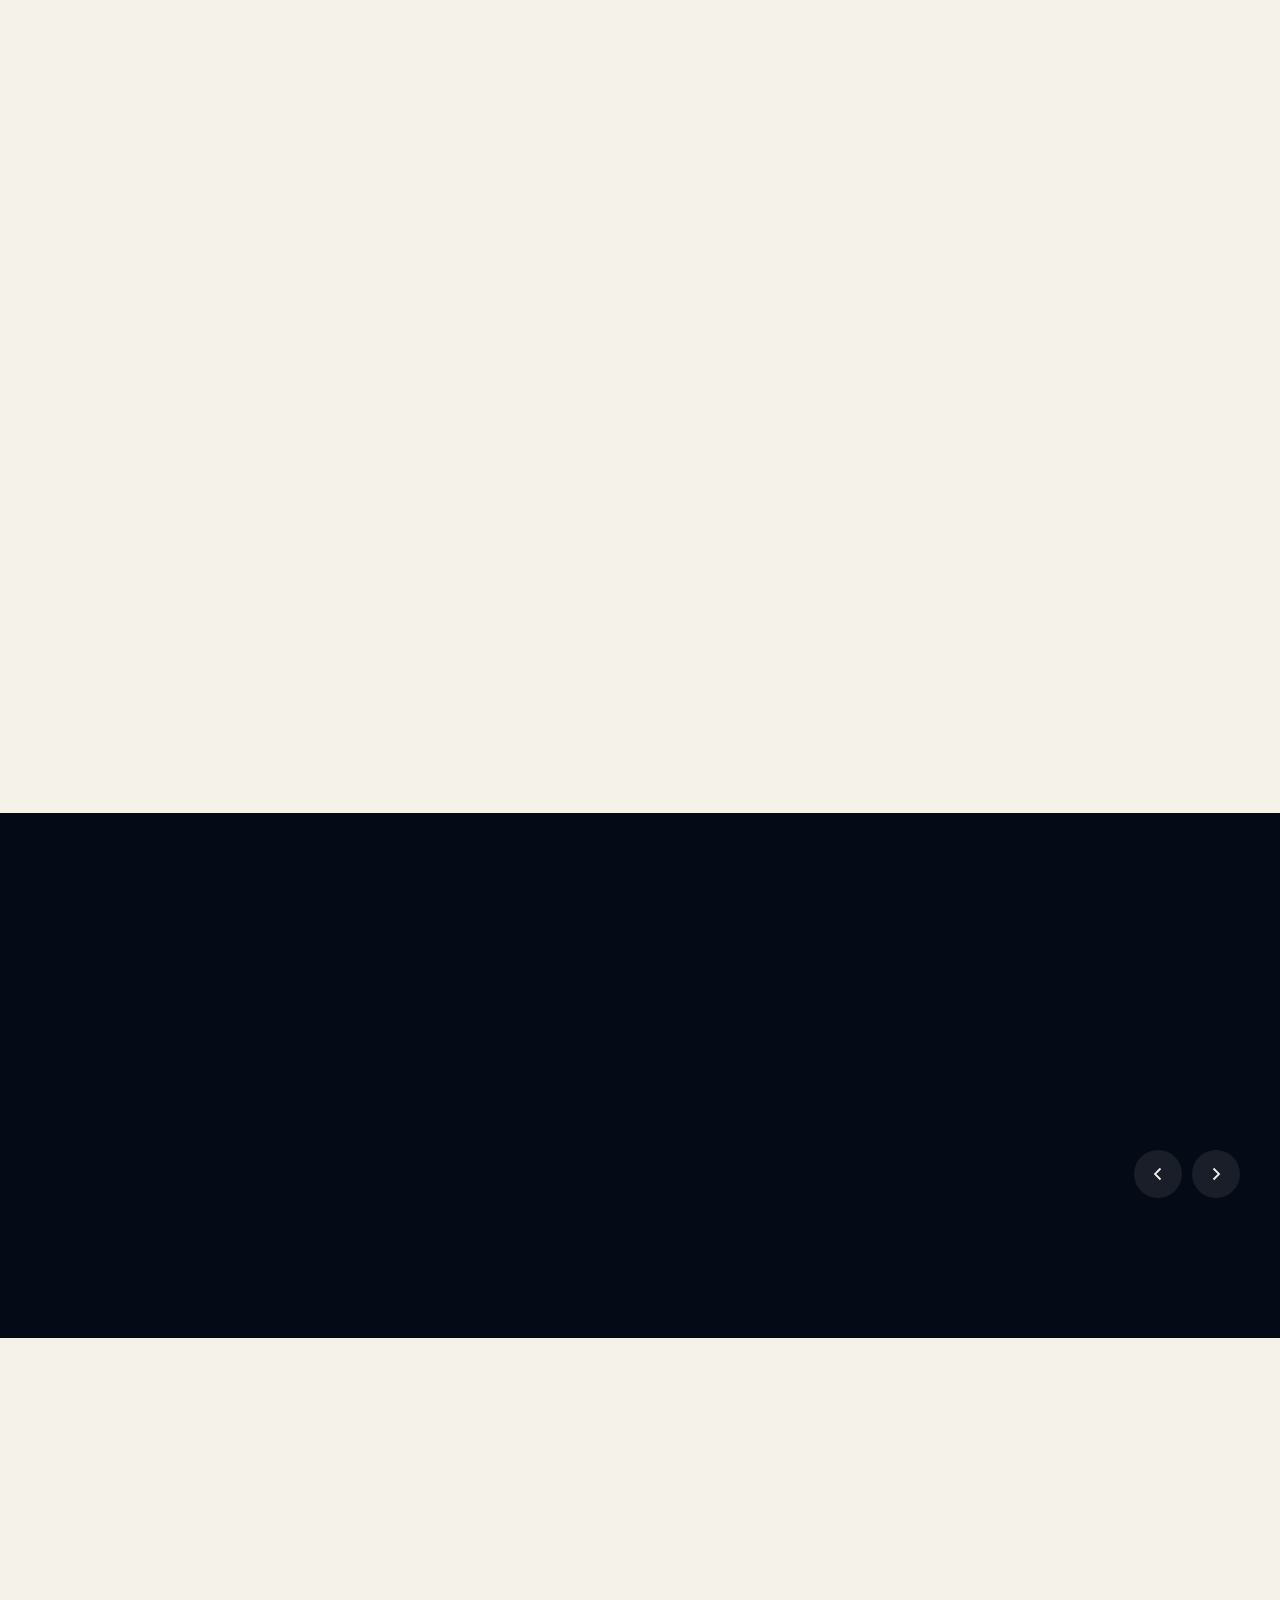
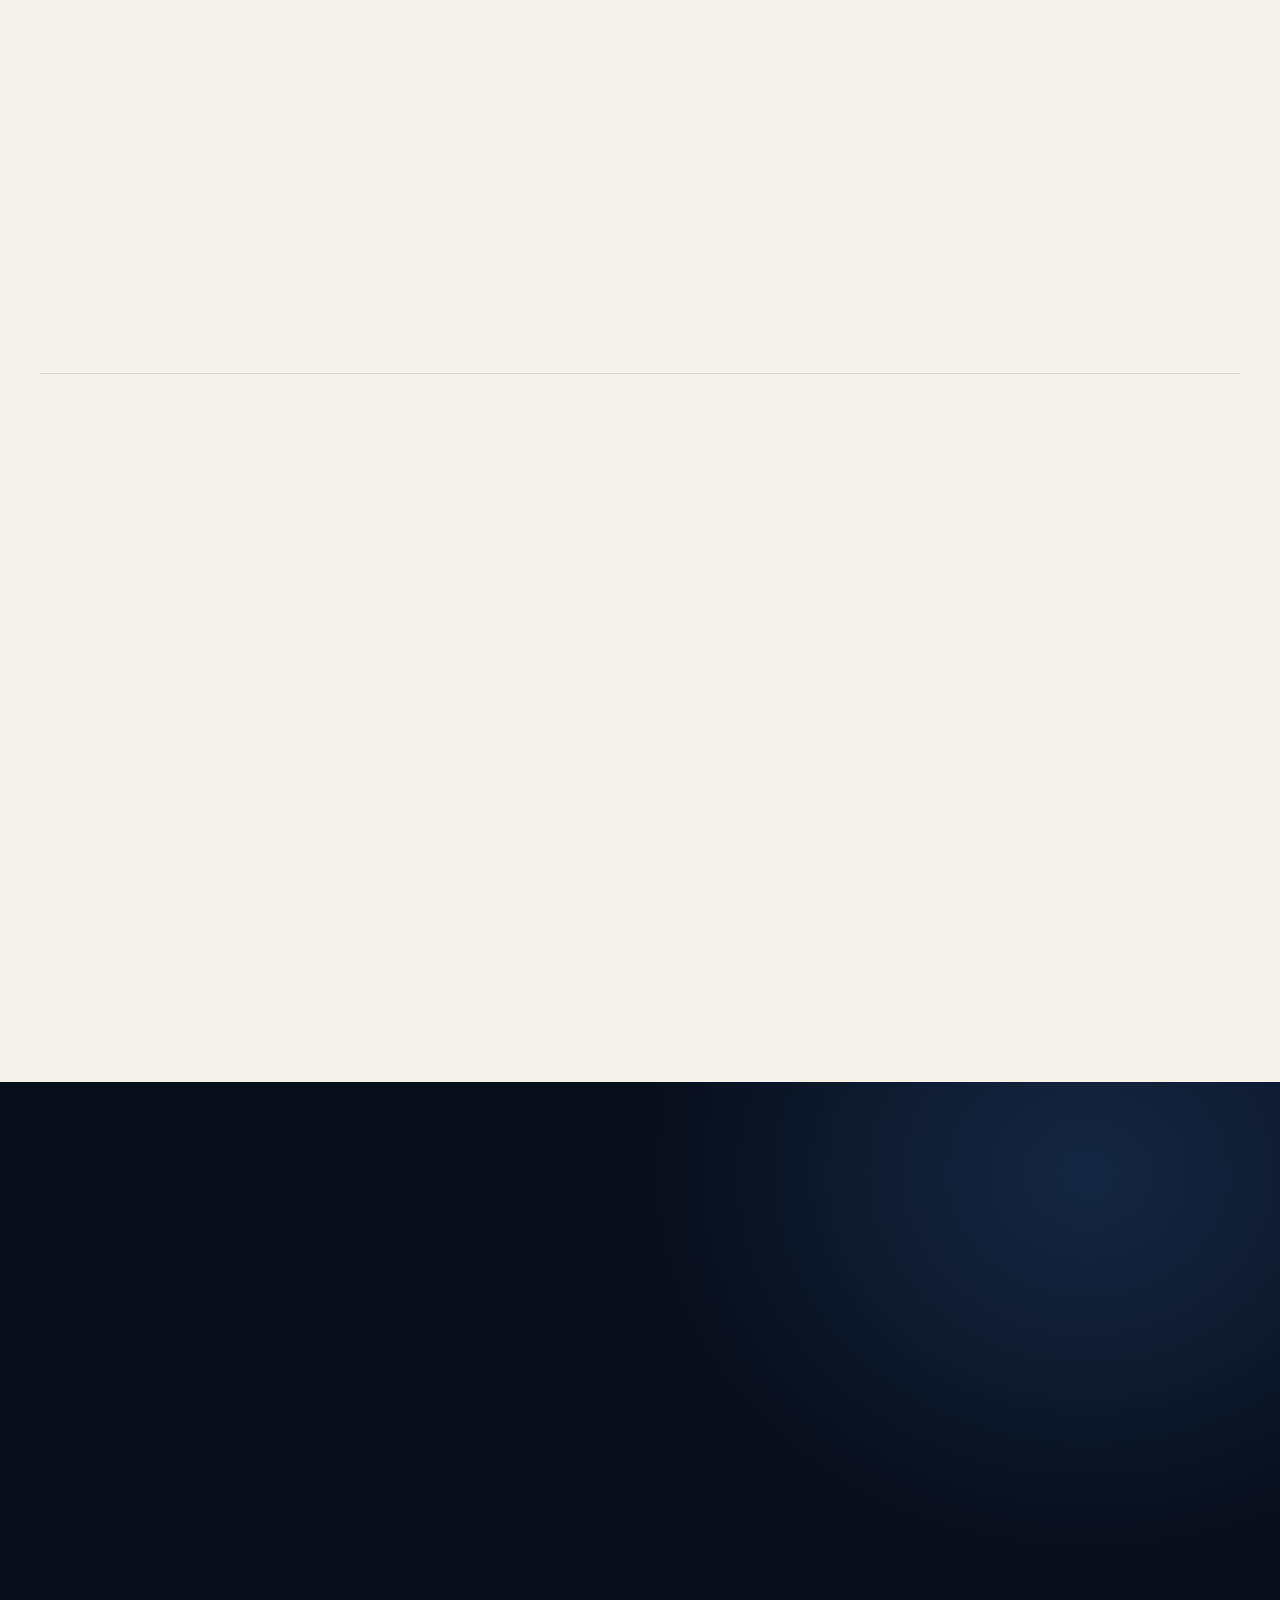
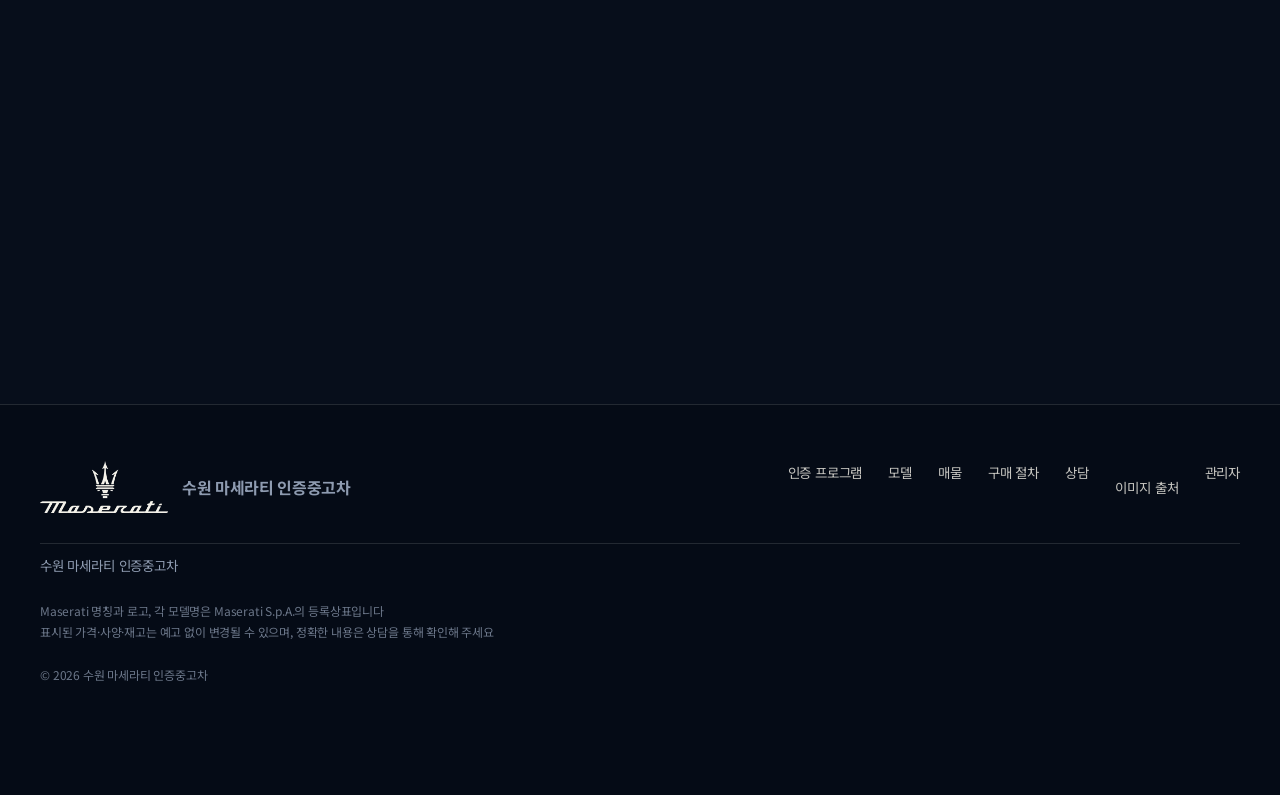
==== commit 6536580e: "Add files via upload" ====
--- a/index.html
+++ b/index.html
@@ -145,23 +145,11 @@
       <div class="sec-head">
         <p class="eyebrow rv">Lineup</p>
         <h2 class="h2 rv" style="--d:1">여섯 가지 마세라티<br>모두 인증으로</h2>
-        <p class="lead rv" style="--d:2">모델을 눌러 살펴보세요<br>이름의 유래부터 역사까지, 한 대 한 대의 이야기가 이어집니다</p>
-      </div>
-      <div class="mv rv" id="mv">
-        <div class="mv-list" id="mvList" role="tablist" aria-label="모델 선택"></div>
-        <div class="mv-stage" id="mvStage">
-          <div class="mv-name" id="mvName" aria-hidden="true"></div>
-          <div class="mv-car" id="mvCar"></div>
-          <dl class="mv-meta">
-            <div><dt>Body</dt><dd id="mvBody"></dd></div>
-            <div><dt>Engine</dt><dd id="mvEngine"></dd></div>
-            <div><dt>Drive</dt><dd id="mvDrive"></dd></div>
-            <div class="go"><a class="btn btn-gold btn-sm" id="mvGo" href="#cars">이야기 보기</a></div>
-          </dl>
-        </div>
-        <div class="mv-desc-m" id="mvDescM"></div>
-      </div>
-    </div>
+        <p class="lead rv" style="--d:2">아래로 내려가며 한 대씩 만나 보세요<br>이름의 유래부터 실내, 걸어온 길까지 이어집니다</p>
+      </div>
+    </div>
+    <nav class="ch-nav" id="chNav" aria-label="모델 바로가기"></nav>
+    <div id="chapters"></div>
   </section>
 
   <!-- 인증 프로그램 -->
@@ -408,8 +396,6 @@
      ====================================================== -->
 <main class="page" id="p-car" hidden></main>
 
-<!-- 모델 이야기 (내용은 stories.js + app.js가 채웁니다) -->
-<main class="page" id="p-model" hidden></main>
 
 <!-- ============ 푸터 ============ -->
 <footer class="foot">
@@ -430,7 +416,6 @@
 
 <!-- 휴대폰 하단 고정 바 -->
 <div class="bar" id="bar">
-  <a class="btn btn-ghost" href="#cars">매물 보기</a>
   <a class="btn btn-gold" href="#contact">상담 예약</a>
 </div>
 
@@ -451,7 +436,31 @@
         <tr><td>실내 (레드 가죽)</td><td>GinaCostanza76 · <a href="https://commons.wikimedia.org/wiki/File:2019_Maserati_Levante_Trofeo_V8_Interior.jpg" target="_blank" rel="noopener">Wikimedia Commons</a></td><td><a href="https://creativecommons.org/licenses/by-sa/4.0/deed.ko" target="_blank" rel="noopener">CC BY-SA 4.0</a></td></tr>
         <tr><td>엔진</td><td>pelican-actor · <a href="https://commons.wikimedia.org/wiki/File:Maserati_Nettuno_engine_front.jpg" target="_blank" rel="noopener">Wikimedia Commons</a></td><td><a href="https://creativecommons.org/licenses/by/2.0/deed.ko" target="_blank" rel="noopener">CC BY 2.0</a> · 일부 잘라냄</td></tr>
         <tr><td>휠</td><td>Corqe · <a href="https://commons.wikimedia.org/wiki/File:2023_Denver_Auto_Show_Maserati_Wheel_1.jpg" target="_blank" rel="noopener">Wikimedia Commons</a></td><td><a href="https://creativecommons.org/publicdomain/zero/1.0/deed.ko" target="_blank" rel="noopener">CC0 1.0</a></td></tr>
-        <tr><td>콰트로포르테 · 그란투리스모 · 르반떼 · 기블리</td><td>자체 제공</td><td>—</td></tr>
+        <tr><td>그레칼레 · 대표 사진</td><td>Alexander Migl · <a href="https://commons.wikimedia.org/wiki/File:Maserati_Grecale_Trofeo_1X7A5784.jpg" target="_blank" rel="noopener">Wikimedia Commons</a></td><td><a href="https://creativecommons.org/licenses/by-sa/4.0/deed.ko" target="_blank" rel="noopener">CC BY-SA 4.0</a> · 크기 조정</td></tr>
+        <tr><td>그레칼레 · 실내</td><td>Alexander Migl · <a href="https://commons.wikimedia.org/wiki/File:2026_Maserati_Grecale_Modena_V6_Auto_Zuerich_2026_IMG_9024.jpg" target="_blank" rel="noopener">Wikimedia Commons</a></td><td><a href="https://creativecommons.org/licenses/by-sa/4.0/deed.ko" target="_blank" rel="noopener">CC BY-SA 4.0</a> · 크기 조정</td></tr>
+        <tr><td>그레칼레 · 뒷모습</td><td>Ethan Llamas · <a href="https://commons.wikimedia.org/wiki/File:Maserati_Grecale_GT_Blu_Intenso_rear_right.jpg" target="_blank" rel="noopener">Wikimedia Commons</a></td><td><a href="https://creativecommons.org/licenses/by-sa/4.0/deed.ko" target="_blank" rel="noopener">CC BY-SA 4.0</a> · 크기 조정</td></tr>
+        <tr><td>르반떼 · 대표 사진</td><td>MrWalkr · <a href="https://commons.wikimedia.org/wiki/File:2021_Maserati_Levante_Trofeo.jpg" target="_blank" rel="noopener">Wikimedia Commons</a></td><td><a href="https://creativecommons.org/licenses/by-sa/4.0/deed.ko" target="_blank" rel="noopener">CC BY-SA 4.0</a> · 크기 조정</td></tr>
+        <tr><td>르반떼 · 실내</td><td>Malchick743 (ALJMW/MGJMW) · <a href="https://commons.wikimedia.org/wiki/File:Lev-s-hk171027-5399besg.jpg" target="_blank" rel="noopener">Wikimedia Commons</a></td><td><a href="https://creativecommons.org/licenses/by-sa/4.0/deed.ko" target="_blank" rel="noopener">CC BY-SA 4.0</a> · 크기 조정</td></tr>
+        <tr><td>르반떼 · 뒷모습</td><td>Alexander-93 · <a href="https://commons.wikimedia.org/wiki/File:Maserati_Levante_Trofeo_1X7A7437.jpg" target="_blank" rel="noopener">Wikimedia Commons</a></td><td><a href="https://creativecommons.org/licenses/by-sa/4.0/deed.ko" target="_blank" rel="noopener">CC BY-SA 4.0</a> · 크기 조정</td></tr>
+        <tr><td>기블리 · 대표 사진</td><td>LuvsMG481 · <a href="https://commons.wikimedia.org/wiki/File:2020-2021_Maserati_Ghibli_Trofeo_front.jpg" target="_blank" rel="noopener">Wikimedia Commons</a></td><td><a href="https://creativecommons.org/licenses/by-sa/4.0/deed.ko" target="_blank" rel="noopener">CC BY-SA 4.0</a> · 크기 조정</td></tr>
+        <tr><td>기블리 · 실내</td><td>Vauxford · <a href="https://commons.wikimedia.org/wiki/File:2018_Maserati_Ghibli_Diesel_GranSport_Interior.jpg" target="_blank" rel="noopener">Wikimedia Commons</a></td><td><a href="https://creativecommons.org/licenses/by-sa/4.0/deed.ko" target="_blank" rel="noopener">CC BY-SA 4.0</a> · 크기 조정</td></tr>
+        <tr><td>기블리 · 뒷모습</td><td>Alexander-93 · <a href="https://commons.wikimedia.org/wiki/File:Maserati_Ghibli_III_Trofeo_IMG_7291.jpg" target="_blank" rel="noopener">Wikimedia Commons</a></td><td><a href="https://creativecommons.org/licenses/by-sa/4.0/deed.ko" target="_blank" rel="noopener">CC BY-SA 4.0</a> · 크기 조정</td></tr>
+        <tr><td>기블리 · 역사 사진 1</td><td>Spanish Coches · <a href="https://commons.wikimedia.org/wiki/File:Maserati_Ghibli_(4999368929).jpg" target="_blank" rel="noopener">Wikimedia Commons</a></td><td><a href="https://creativecommons.org/licenses/by/2.0/deed.ko" target="_blank" rel="noopener">CC BY 2.0</a> · 크기 조정</td></tr>
+        <tr><td>콰트로포르테 · 대표 사진</td><td>MrWalkr · <a href="https://commons.wikimedia.org/wiki/File:2021_Maserati_Quattroporte_Trofeo.jpg" target="_blank" rel="noopener">Wikimedia Commons</a></td><td><a href="https://creativecommons.org/licenses/by-sa/4.0/deed.ko" target="_blank" rel="noopener">CC BY-SA 4.0</a> · 크기 조정</td></tr>
+        <tr><td>콰트로포르테 · 실내</td><td>RpM Tartar · <a href="https://commons.wikimedia.org/wiki/File:Maserati_Quattroporte_VI_interior.jpg" target="_blank" rel="noopener">Wikimedia Commons</a></td><td><a href="https://creativecommons.org/licenses/by-sa/4.0/deed.ko" target="_blank" rel="noopener">CC BY-SA 4.0</a> · 크기 조정</td></tr>
+        <tr><td>콰트로포르테 · 뒷모습</td><td>Alexander-93 · <a href="https://commons.wikimedia.org/wiki/File:Maserati_Quattroporte_VI_Trofeo_1X7A7422.jpg" target="_blank" rel="noopener">Wikimedia Commons</a></td><td><a href="https://creativecommons.org/licenses/by-sa/4.0/deed.ko" target="_blank" rel="noopener">CC BY-SA 4.0</a> · 크기 조정</td></tr>
+        <tr><td>콰트로포르테 · 역사 사진 1</td><td>TKOIII · <a href="https://commons.wikimedia.org/wiki/File:1964_Maserati_Quattroporte.jpg" target="_blank" rel="noopener">Wikimedia Commons</a></td><td><a href="https://creativecommons.org/licenses/by-sa/4.0/deed.ko" target="_blank" rel="noopener">CC BY-SA 4.0</a> · 크기 조정</td></tr>
+        <tr><td>콰트로포르테 · 역사 사진 2</td><td>MercurySable99 · <a href="https://commons.wikimedia.org/wiki/File:2006_Maserati_Quattroporte,_front_left,_03-15-2024.jpg" target="_blank" rel="noopener">Wikimedia Commons</a></td><td><a href="https://creativecommons.org/licenses/by-sa/4.0/deed.ko" target="_blank" rel="noopener">CC BY-SA 4.0</a> · 크기 조정</td></tr>
+        <tr><td>그란투리스모 · 대표 사진</td><td>Alexander Migl · <a href="https://commons.wikimedia.org/wiki/File:2026_Maserati_GranTurismo_Trofeo_Auto_Zuerich_2026_IMG_9035.jpg" target="_blank" rel="noopener">Wikimedia Commons</a></td><td><a href="https://creativecommons.org/licenses/by-sa/4.0/deed.ko" target="_blank" rel="noopener">CC BY-SA 4.0</a> · 크기 조정</td></tr>
+        <tr><td>그란투리스모 · 실내</td><td>Alexander Migl · <a href="https://commons.wikimedia.org/wiki/File:2026_Maserati_GranTurismo_Trofeo_Auto_Zuerich_2026_IMG_9067.jpg" target="_blank" rel="noopener">Wikimedia Commons</a></td><td><a href="https://creativecommons.org/licenses/by-sa/4.0/deed.ko" target="_blank" rel="noopener">CC BY-SA 4.0</a> · 크기 조정</td></tr>
+        <tr><td>그란투리스모 · 뒷모습</td><td>Alexander Migl · <a href="https://commons.wikimedia.org/wiki/File:2026_Maserati_GranTurismo_Trofeo_Auto_Zuerich_2026_IMG_9037.jpg" target="_blank" rel="noopener">Wikimedia Commons</a></td><td><a href="https://creativecommons.org/licenses/by-sa/4.0/deed.ko" target="_blank" rel="noopener">CC BY-SA 4.0</a> · 크기 조정</td></tr>
+        <tr><td>그란투리스모 · 역사 사진 1</td><td>Thesupermat · <a href="https://commons.wikimedia.org/wiki/File:110_ans_de_l%27automobile_au_Grand_Palais_-_Maserati_A6_1500_Coup%C3%A9_-_1949_-_001.jpg" target="_blank" rel="noopener">Wikimedia Commons</a></td><td><a href="https://creativecommons.org/licenses/by-sa/3.0/deed.ko" target="_blank" rel="noopener">CC BY-SA 3.0</a> · 크기 조정</td></tr>
+        <tr><td>그란투리스모 · 역사 사진 2</td><td>MrWalkr · <a href="https://commons.wikimedia.org/wiki/File:1962_Maserati_3500_GT_HCC23.jpg" target="_blank" rel="noopener">Wikimedia Commons</a></td><td><a href="https://creativecommons.org/licenses/by-sa/4.0/deed.ko" target="_blank" rel="noopener">CC BY-SA 4.0</a> · 크기 조정</td></tr>
+        <tr><td>그란투리스모 · 역사 사진 3</td><td>Vauxford · <a href="https://commons.wikimedia.org/wiki/File:2007_Maserati_GranTurismo_V8_Automatic_4.2_Front.jpg" target="_blank" rel="noopener">Wikimedia Commons</a></td><td><a href="https://creativecommons.org/licenses/by-sa/4.0/deed.ko" target="_blank" rel="noopener">CC BY-SA 4.0</a> · 크기 조정</td></tr>
+        <tr><td>MC20 · 대표 사진</td><td>Alexander Migl · <a href="https://commons.wikimedia.org/wiki/File:Maserati_MC20_Auto_Zuerich_2021_IMG_0550.jpg" target="_blank" rel="noopener">Wikimedia Commons</a></td><td><a href="https://creativecommons.org/licenses/by-sa/4.0/deed.ko" target="_blank" rel="noopener">CC BY-SA 4.0</a> · 크기 조정</td></tr>
+        <tr><td>MC20 · 뒷모습</td><td>Mr.choppers · <a href="https://commons.wikimedia.org/wiki/File:2023_Maserati_MC20_in_Digital_Mint,_rear_right.jpg" target="_blank" rel="noopener">Wikimedia Commons</a></td><td><a href="https://creativecommons.org/licenses/by-sa/3.0/deed.ko" target="_blank" rel="noopener">CC BY-SA 3.0</a> · 크기 조정</td></tr>
+        <tr><td>MC20 · 역사 사진 1</td><td>MrWalkr · <a href="https://commons.wikimedia.org/wiki/File:2004_Maserati_MC12_HCC23.jpg" target="_blank" rel="noopener">Wikimedia Commons</a></td><td><a href="https://creativecommons.org/licenses/by-sa/4.0/deed.ko" target="_blank" rel="noopener">CC BY-SA 4.0</a> · 크기 조정</td></tr>
+        <tr><td>콰트로포르테 · 그란투리스모 · 르반떼 · 기블리 (배경 없는 차량 이미지)</td><td>자체 제공</td><td>—</td></tr>
       </tbody>
     </table>
   </div>
--- a/site.css
+++ b/site.css
@@ -452,6 +452,62 @@
 .calc-out .num{display:block;font-size:clamp(46px,5.4vw,72px);line-height:1.1;color:var(--gold-soft);margin:6px 0 2px}
 .calc-out .num em{font-family:var(--sans);font-style:normal;font-size:.3em;color:var(--ivory);margin-left:6px;font-weight:500}
 .calc-out p{font-size:12.5px;color:var(--mute-d);line-height:1.6;margin-top:10px}
+
+/* =========================================================
+   MODEL CHAPTERS (메인에서 스크롤로 이어지는 차종 이야기)
+   ========================================================= */
+.models{padding-bottom:0}
+.models>.wrap{padding-bottom:clamp(40px,5vw,70px)}
+.ch-nav{position:sticky;top:var(--nav-h);z-index:30;display:flex;justify-content:center;gap:6px;padding:10px 16px;background:rgba(5,11,22,.86);-webkit-backdrop-filter:saturate(180%) blur(18px);backdrop-filter:saturate(180%) blur(18px);border-bottom:1px solid var(--line-d);overflow-x:auto;scrollbar-width:none}
+.ch-nav::-webkit-scrollbar{display:none}
+.ch-nav a{flex:none;height:36px;padding:0 16px;border-radius:999px;display:inline-flex;align-items:center;font-size:14px;color:rgba(245,242,234,.7);transition:background .3s,color .3s}
+.ch-nav a:hover{color:#fff}
+.ch-nav a.on{background:var(--ivory);color:var(--ink)}
+.ch{position:relative;background:var(--navy-950);color:var(--ivory)}
+.ch-cover{position:sticky;top:0;height:100vh;height:100svh;min-height:560px;overflow:hidden;display:flex;align-items:flex-end}
+.ch-cover img{position:absolute;inset:0;width:100%;height:100%;object-fit:cover;filter:saturate(.9) contrast(1.05) brightness(.82)}
+.ch-cover::after{content:"";position:absolute;inset:0;background:linear-gradient(180deg,rgba(5,11,22,.55) 0%,rgba(5,11,22,.05) 34%,rgba(5,11,22,.2) 55%,rgba(5,11,22,.92) 100%)}
+.ch-cover-txt{position:relative;z-index:2;padding-bottom:clamp(48px,9vh,110px)}
+.ch-no{font-size:clamp(18px,1.6vw,24px);color:var(--gold-soft);display:block;margin-bottom:14px}
+.ch-no i{font-style:normal;color:rgba(245,242,234,.45)}
+.ch-cover h2{font-size:clamp(52px,10vw,150px);font-weight:700;letter-spacing:-.055em;line-height:1;margin-top:10px;text-shadow:0 4px 40px rgba(0,0,0,.4)}
+.ch-cover .st-tag{margin-top:14px}
+.ch-body{position:relative;z-index:2;background:linear-gradient(180deg,var(--navy-900),var(--navy-950));border-radius:28px 28px 0 0;margin-top:-28px;box-shadow:0 -30px 60px rgba(0,0,0,.45)}
+.ch-intro{padding:clamp(70px,9vw,130px) 0 clamp(50px,7vw,90px)}
+.ch-split{display:grid;grid-template-columns:1.15fr 1fr;gap:clamp(28px,5vw,80px);align-items:center;padding:clamp(40px,6vw,90px) 0}
+.ch-split.rev figure{order:2}
+.ch figure{border-radius:var(--r-lg);overflow:hidden;background:var(--navy-800)}
+.ch figure img{width:100%;height:100%;object-fit:cover;filter:saturate(.92) contrast(1.04);transition:transform 1.6s var(--ease-out)}
+.ch-split figure{aspect-ratio:4/3}
+.ch figure:hover img{transform:scale(1.04)}
+.ch-split .h2{font-size:clamp(28px,3.4vw,46px);margin-top:14px}
+.ch-p{margin-top:18px;color:var(--mute-d);font-size:clamp(16px,1.3vw,18.5px);line-height:1.8}
+.ch blockquote{margin-top:28px;padding:20px 24px;border-left:2px solid var(--gold);background:rgba(255,255,255,.04);border-radius:0 16px 16px 0;font-size:15.5px;line-height:1.75;color:rgba(245,242,234,.82)}
+.ch blockquote b{display:block;color:var(--gold-soft);font-weight:500;margin-bottom:6px}
+.ch-feat{list-style:none;margin-top:22px;display:grid;gap:0}
+.ch-feat li{display:grid;grid-template-columns:44px 1fr;gap:6px;padding:18px 0;border-top:1px solid var(--line-d)}
+.ch-feat .num{font-size:22px;color:var(--gold);line-height:1.3}
+.ch-feat b{font-size:17.5px;font-weight:700;letter-spacing:-.02em}
+.ch-feat p{margin-top:4px;font-size:15px;color:var(--mute-d);line-height:1.65}
+.ch-hist{padding:clamp(40px,6vw,90px) 0}
+.ch-hist .h2{font-size:clamp(28px,3.4vw,46px);margin-top:14px}
+.ch-old{display:grid;gap:14px;margin-top:clamp(26px,3.6vw,44px)}
+.ch-old.n1{grid-template-columns:1fr;max-width:760px}.ch-old.n2{grid-template-columns:1fr 1fr}.ch-old.n3{grid-template-columns:repeat(3,1fr)}
+.ch-old figure{position:relative;aspect-ratio:16/10}
+.ch-old img{filter:grayscale(.55) contrast(1.05) brightness(.9)!important}
+.ch-old figcaption{position:absolute;left:0;right:0;bottom:0;padding:26px 18px 14px;font-size:13.5px;letter-spacing:.04em;background:linear-gradient(transparent,rgba(5,11,22,.85))}
+.ch-tl{list-style:none;display:grid;grid-template-columns:repeat(4,1fr);gap:0;margin-top:clamp(30px,4vw,54px);border-top:1px solid var(--gold)}
+.ch-tl li{padding:22px 22px 0 0;position:relative}
+.ch-tl li::before{content:"";position:absolute;left:0;top:-6px;width:11px;height:11px;border-radius:50%;background:var(--navy-950);border:2px solid var(--gold)}
+.ch-tl .num{display:block;font-size:clamp(30px,3.4vw,46px);line-height:1;color:var(--gold-soft)}
+.ch-tl b{display:block;margin-top:12px;font-size:17.5px;font-weight:700;letter-spacing:-.02em}
+.ch-tl p{margin-top:6px;font-size:14.5px;color:var(--mute-d);line-height:1.65}
+.ch-cta{display:grid;grid-template-columns:1fr auto;gap:30px;align-items:center;padding:clamp(30px,4vw,50px) clamp(24px,3.4vw,48px);margin-bottom:clamp(60px,8vw,110px);border-radius:var(--r-lg);background:radial-gradient(60% 120% at 100% 0%,color-mix(in srgb,var(--tint) 30%,transparent),transparent 70%),rgba(255,255,255,.05);border:1px solid var(--line-d)}
+.ch-cta h3{font-size:clamp(20px,2vw,26px);font-weight:700;letter-spacing:-.03em}
+.ch-cta ul{display:grid;gap:8px;margin-top:14px}
+.ch-cta li{display:flex;gap:10px;align-items:center;font-size:15.5px;color:rgba(245,242,234,.88)}
+.ch-cta li svg{color:var(--gold);flex:none}
+.ch-btns{display:grid;gap:10px}
 
 /* =========================================================
    MODEL STORY
@@ -560,7 +616,14 @@
   .s4{display:grid;grid-template-columns:55px 1fr;gap:4px 20px;padding-right:0}
   .s4 .dot{font-variant-numeric:lining-nums;grid-row:span 2}
   .s4 h3{margin-top:4px}
-  .faq,.contact-grid,.d-cols,.calc,.st-origin-in,.st-grid,.st-fit{grid-template-columns:1fr}
+  .faq,.contact-grid,.d-cols,.calc,.st-origin-in,.st-grid,.st-fit,.ch-split,.ch-cta{grid-template-columns:1fr}
+  .ch-split.rev figure{order:0}
+  .ch-nav{justify-content:flex-start}
+  .ch-old.n2,.ch-old.n3{grid-template-columns:1fr}
+  .ch-tl{grid-template-columns:1fr;border-top:0;border-left:1px solid var(--gold);margin-left:5px}
+  .ch-tl li{padding:0 0 26px 24px}
+  .ch-tl li::before{left:-6px;top:6px}
+  .ch-btns .btn{width:100%}
   .st-car img{max-width:118vw;max-height:none;width:118vw}
   .st-name{bottom:30%;font-size:24vw}
   .st-chips{padding-bottom:96px}
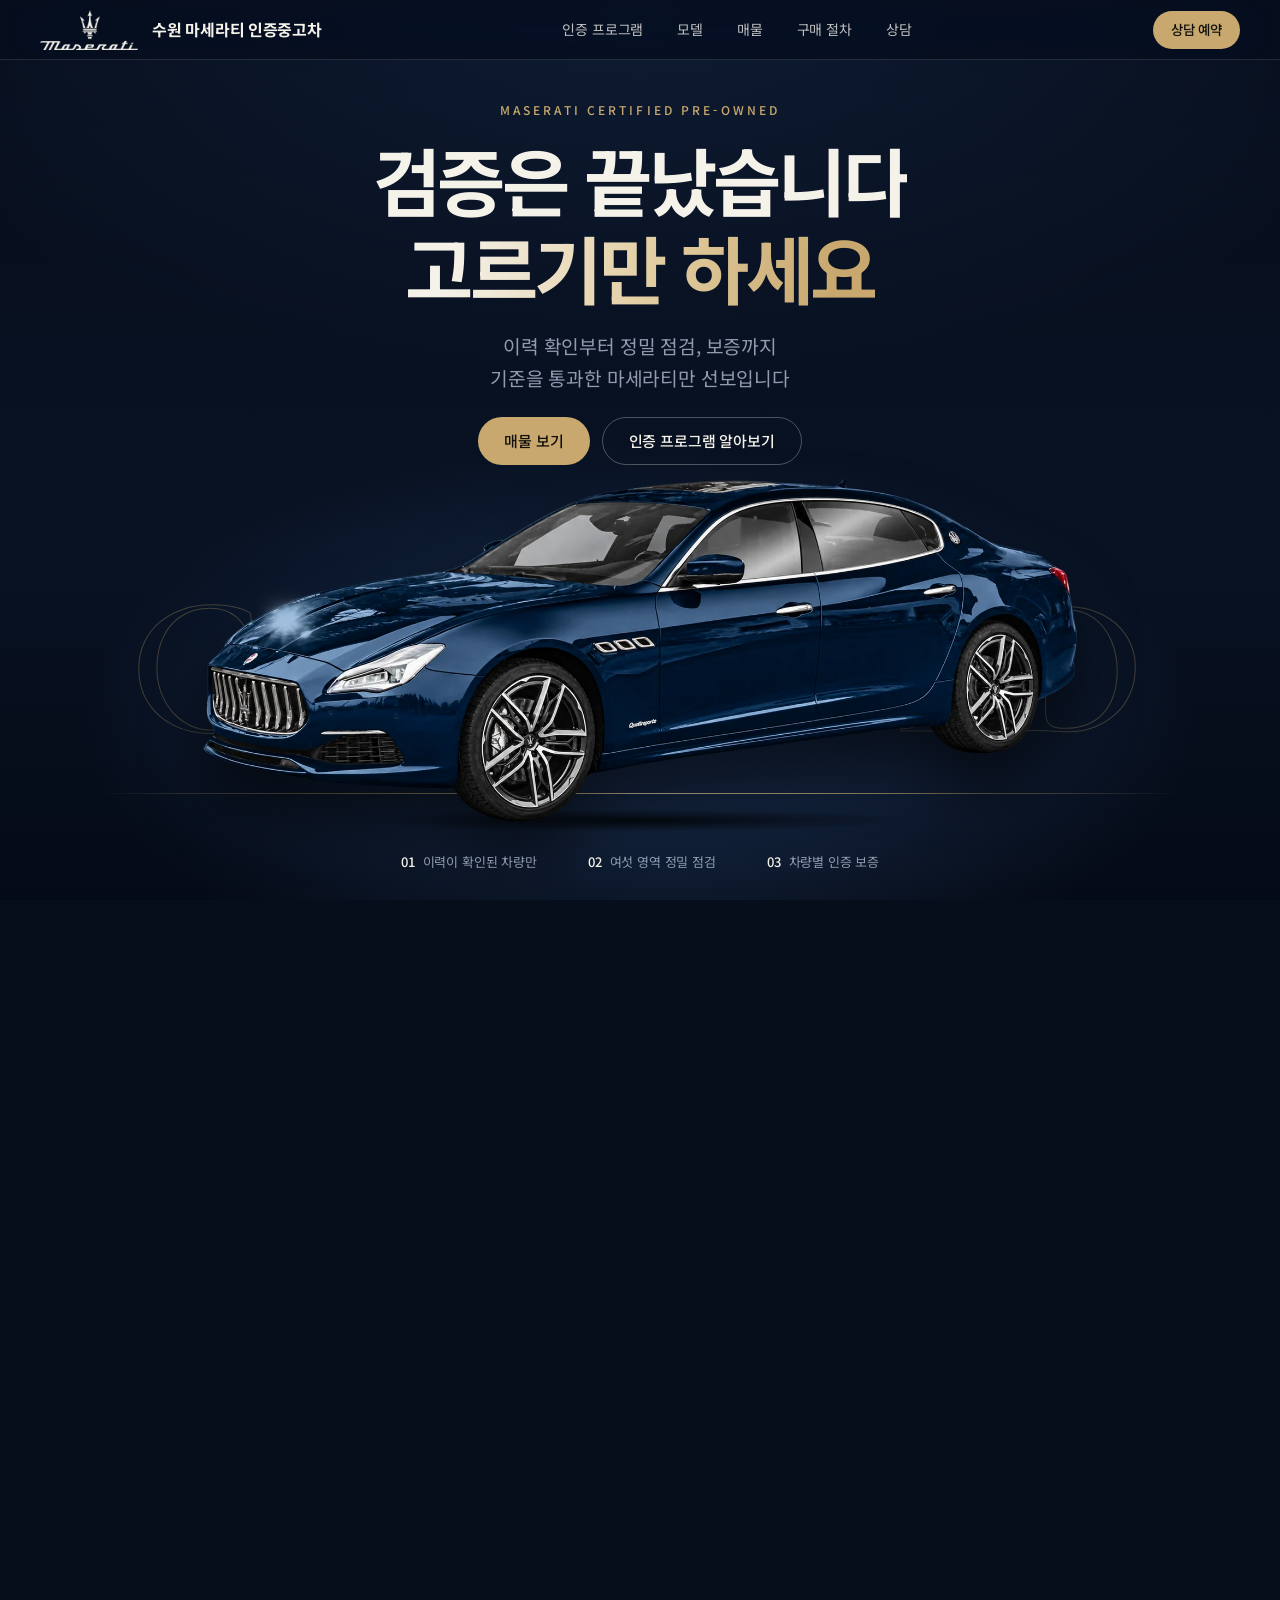
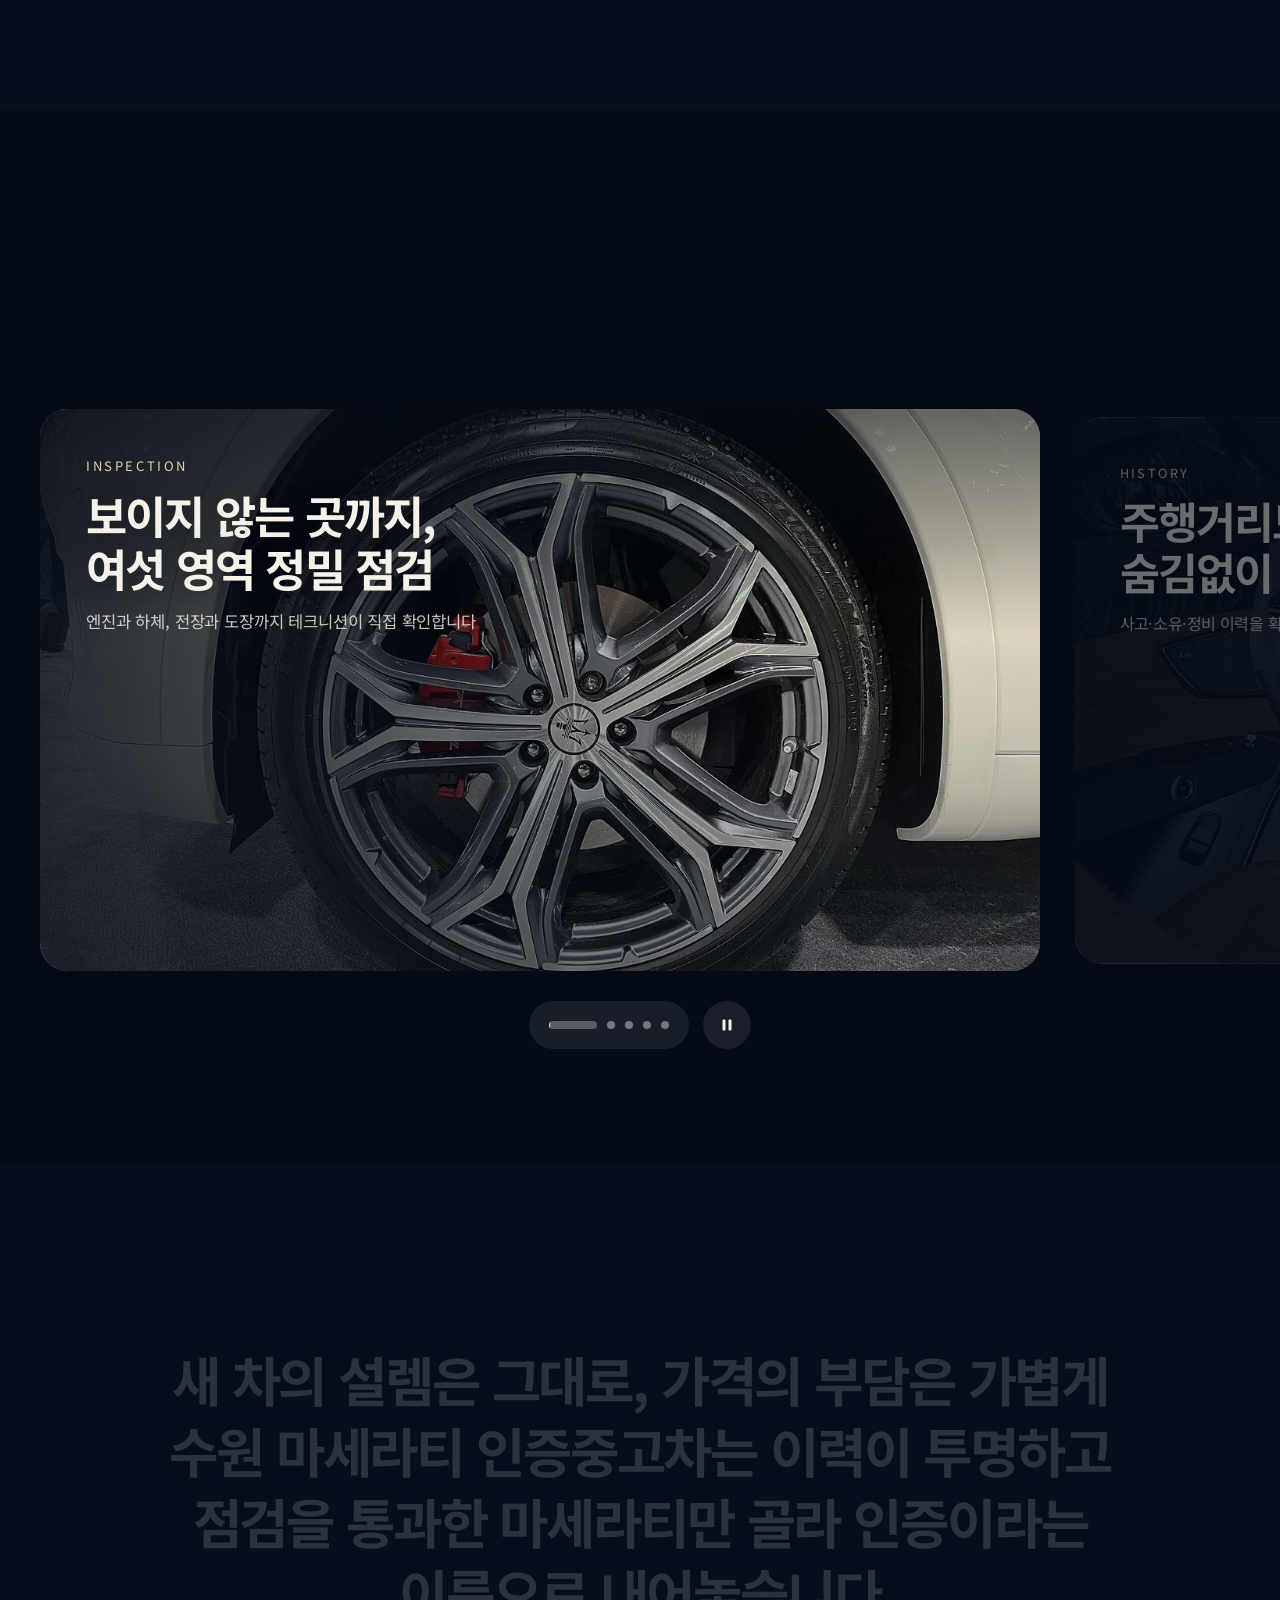
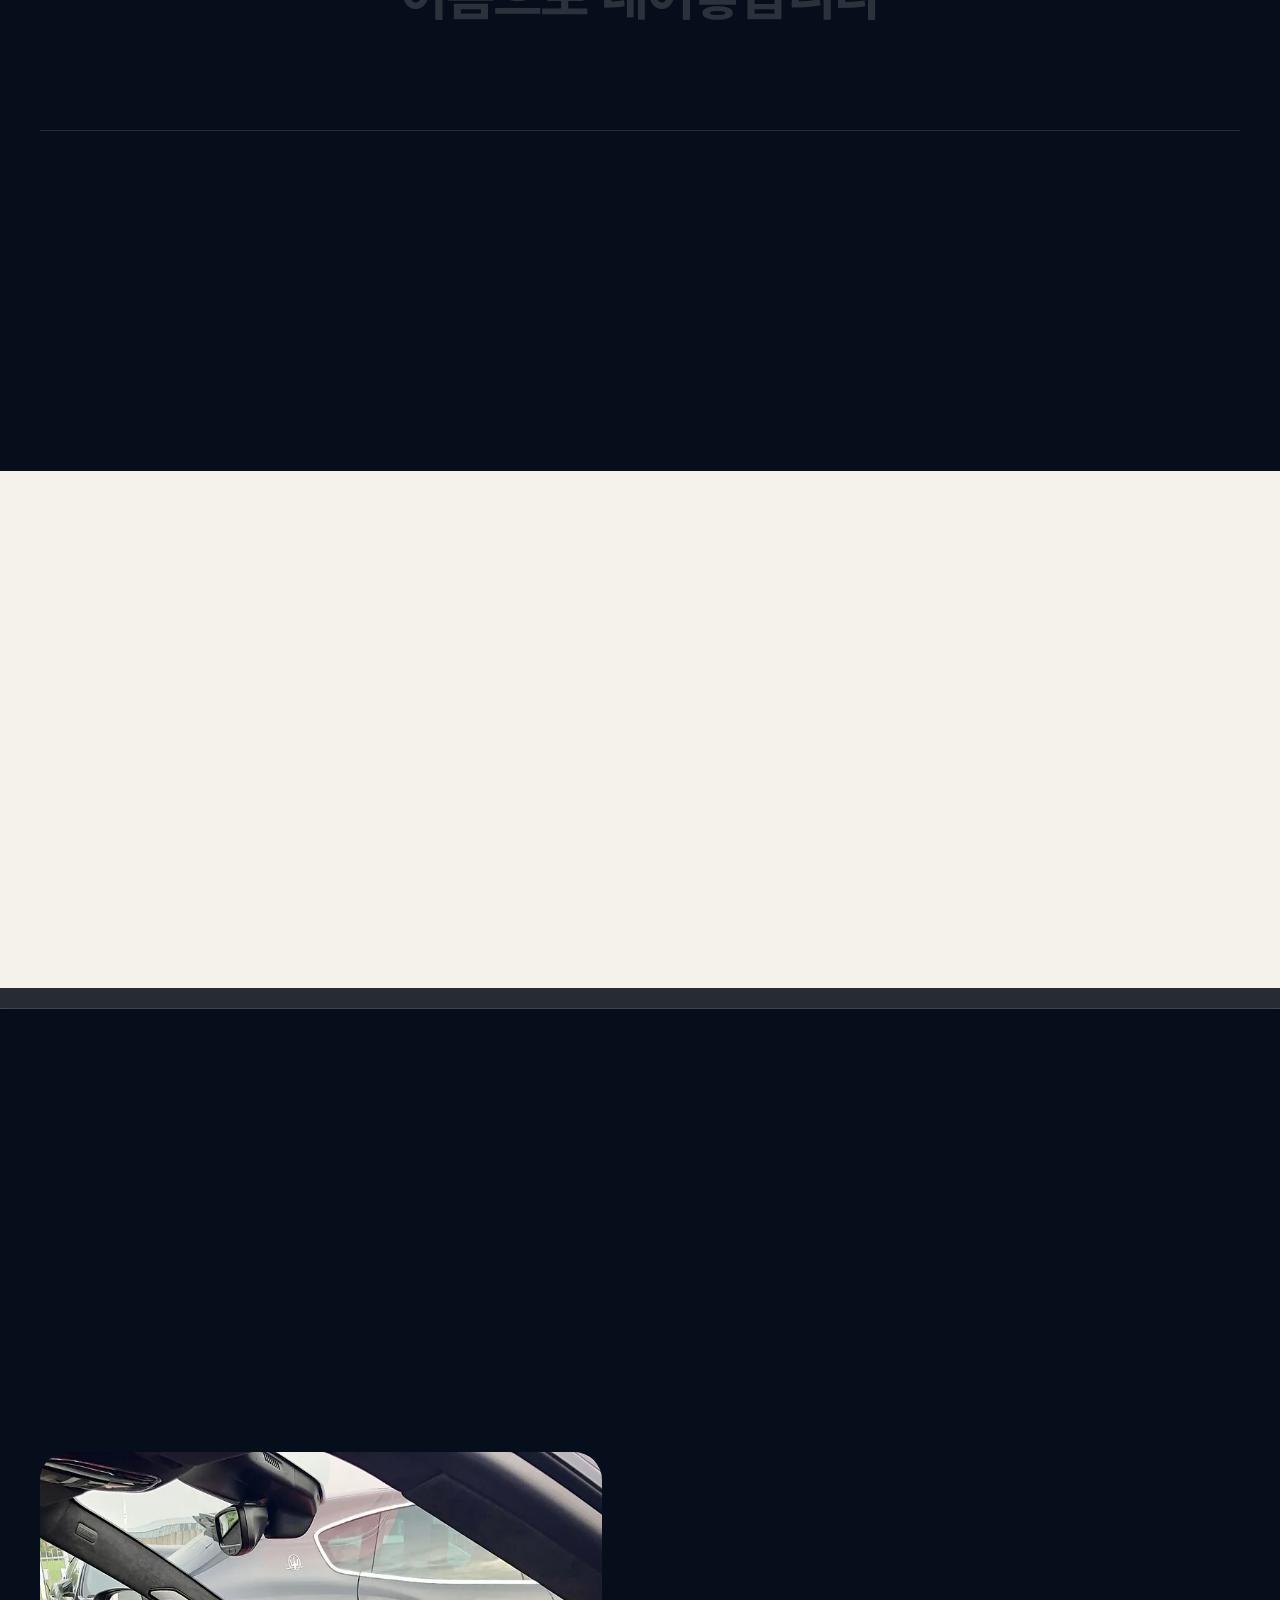
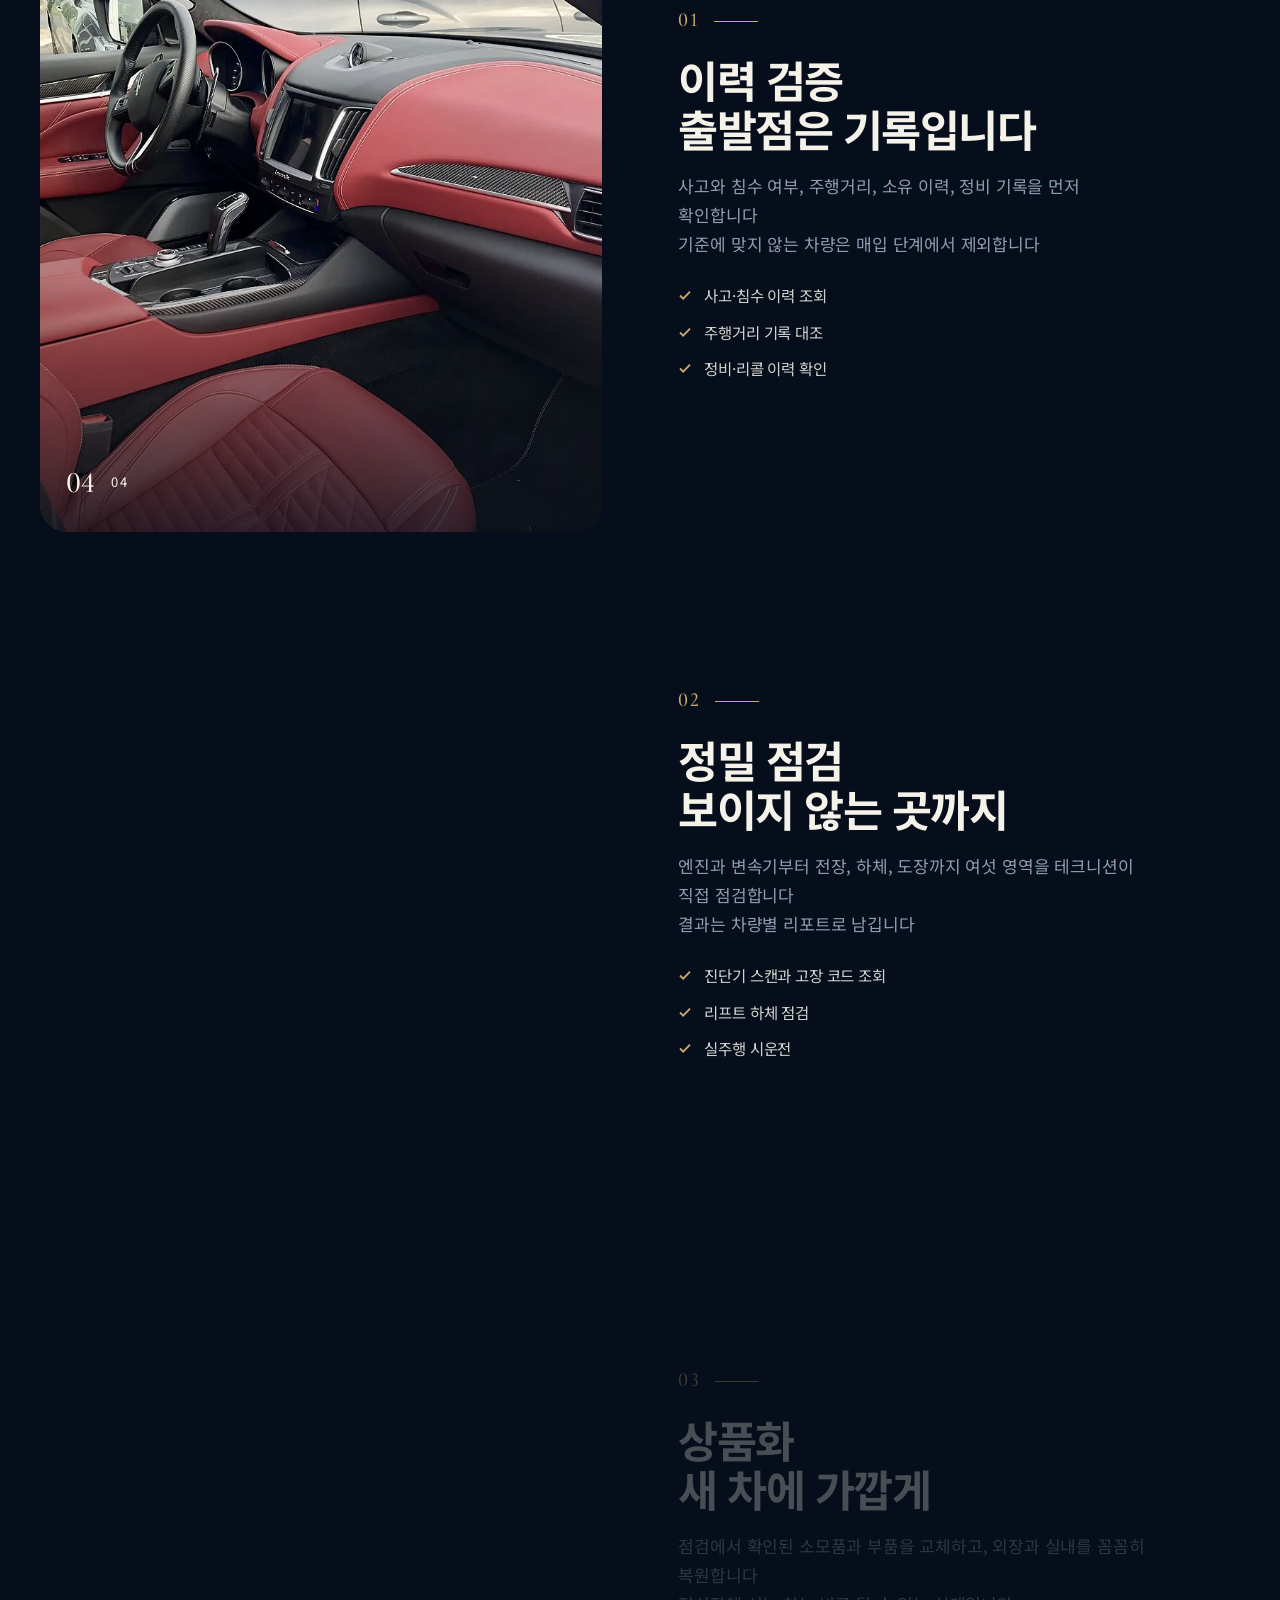
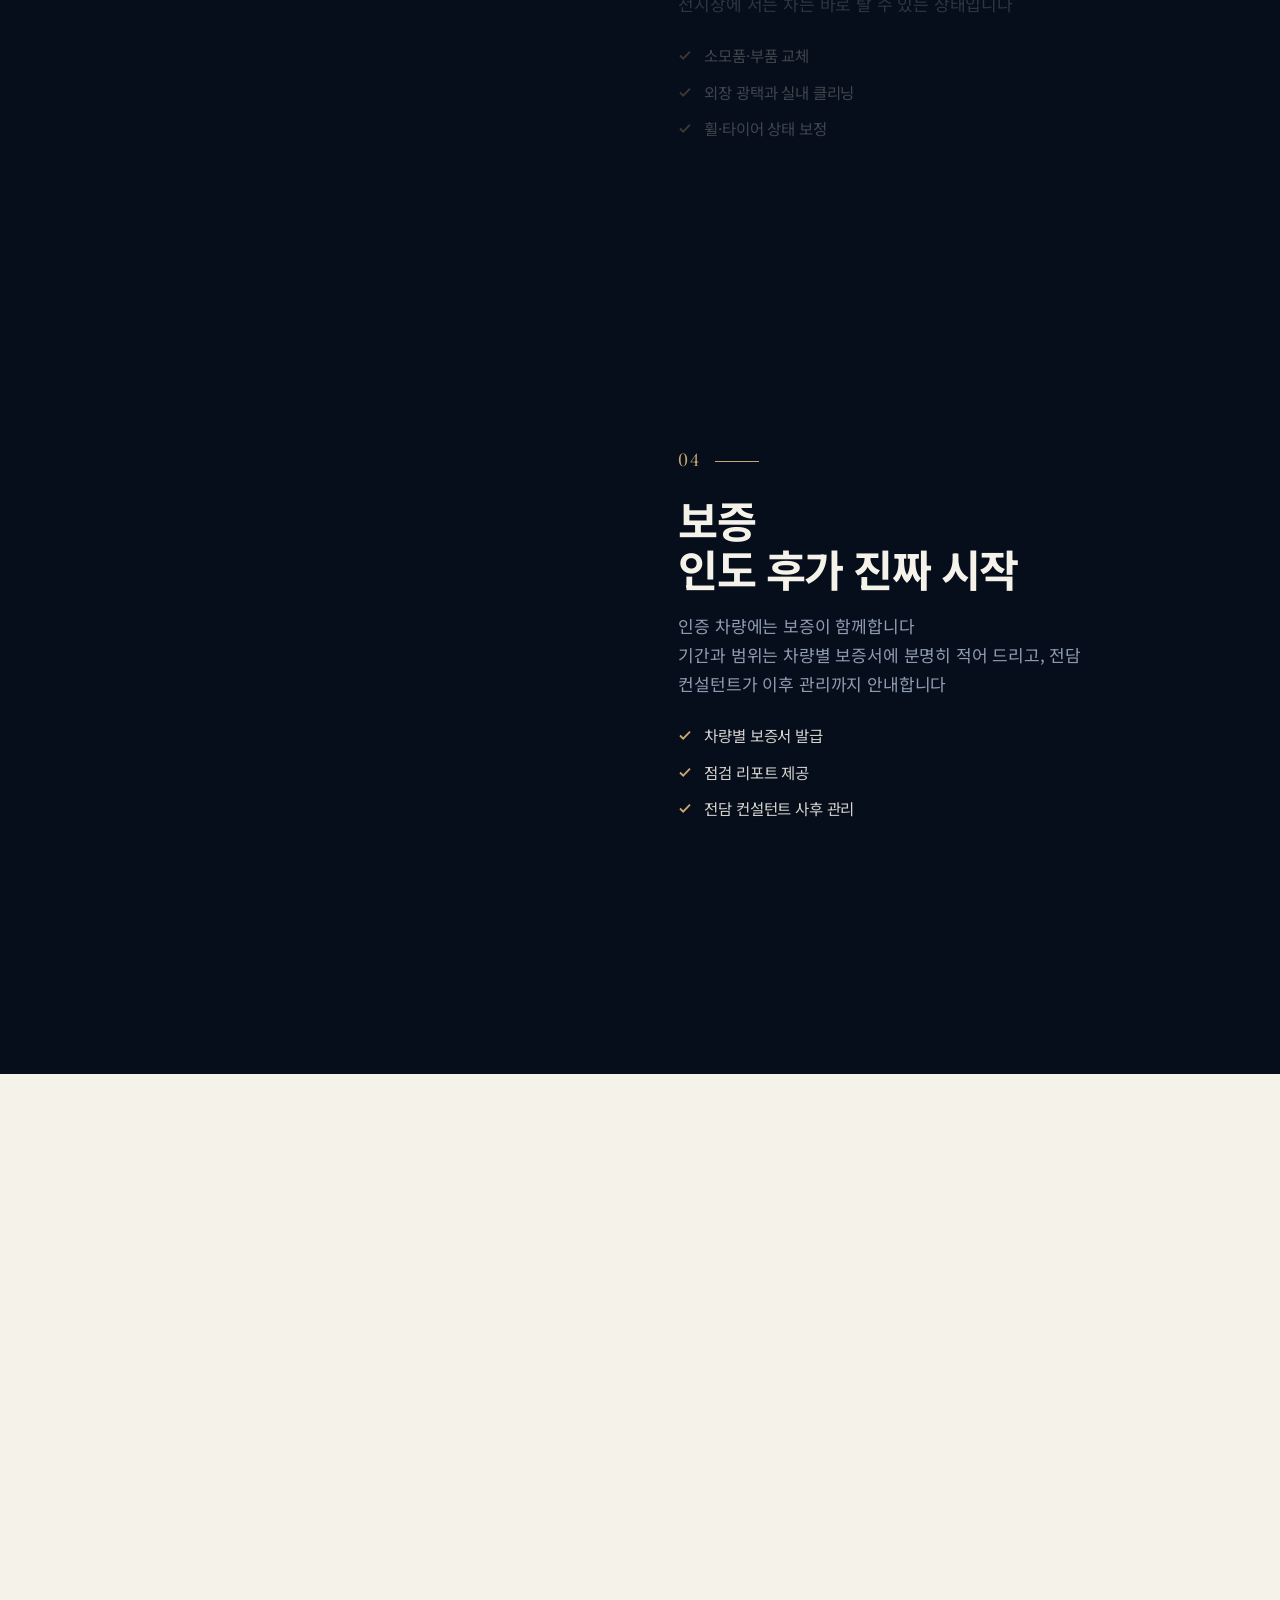
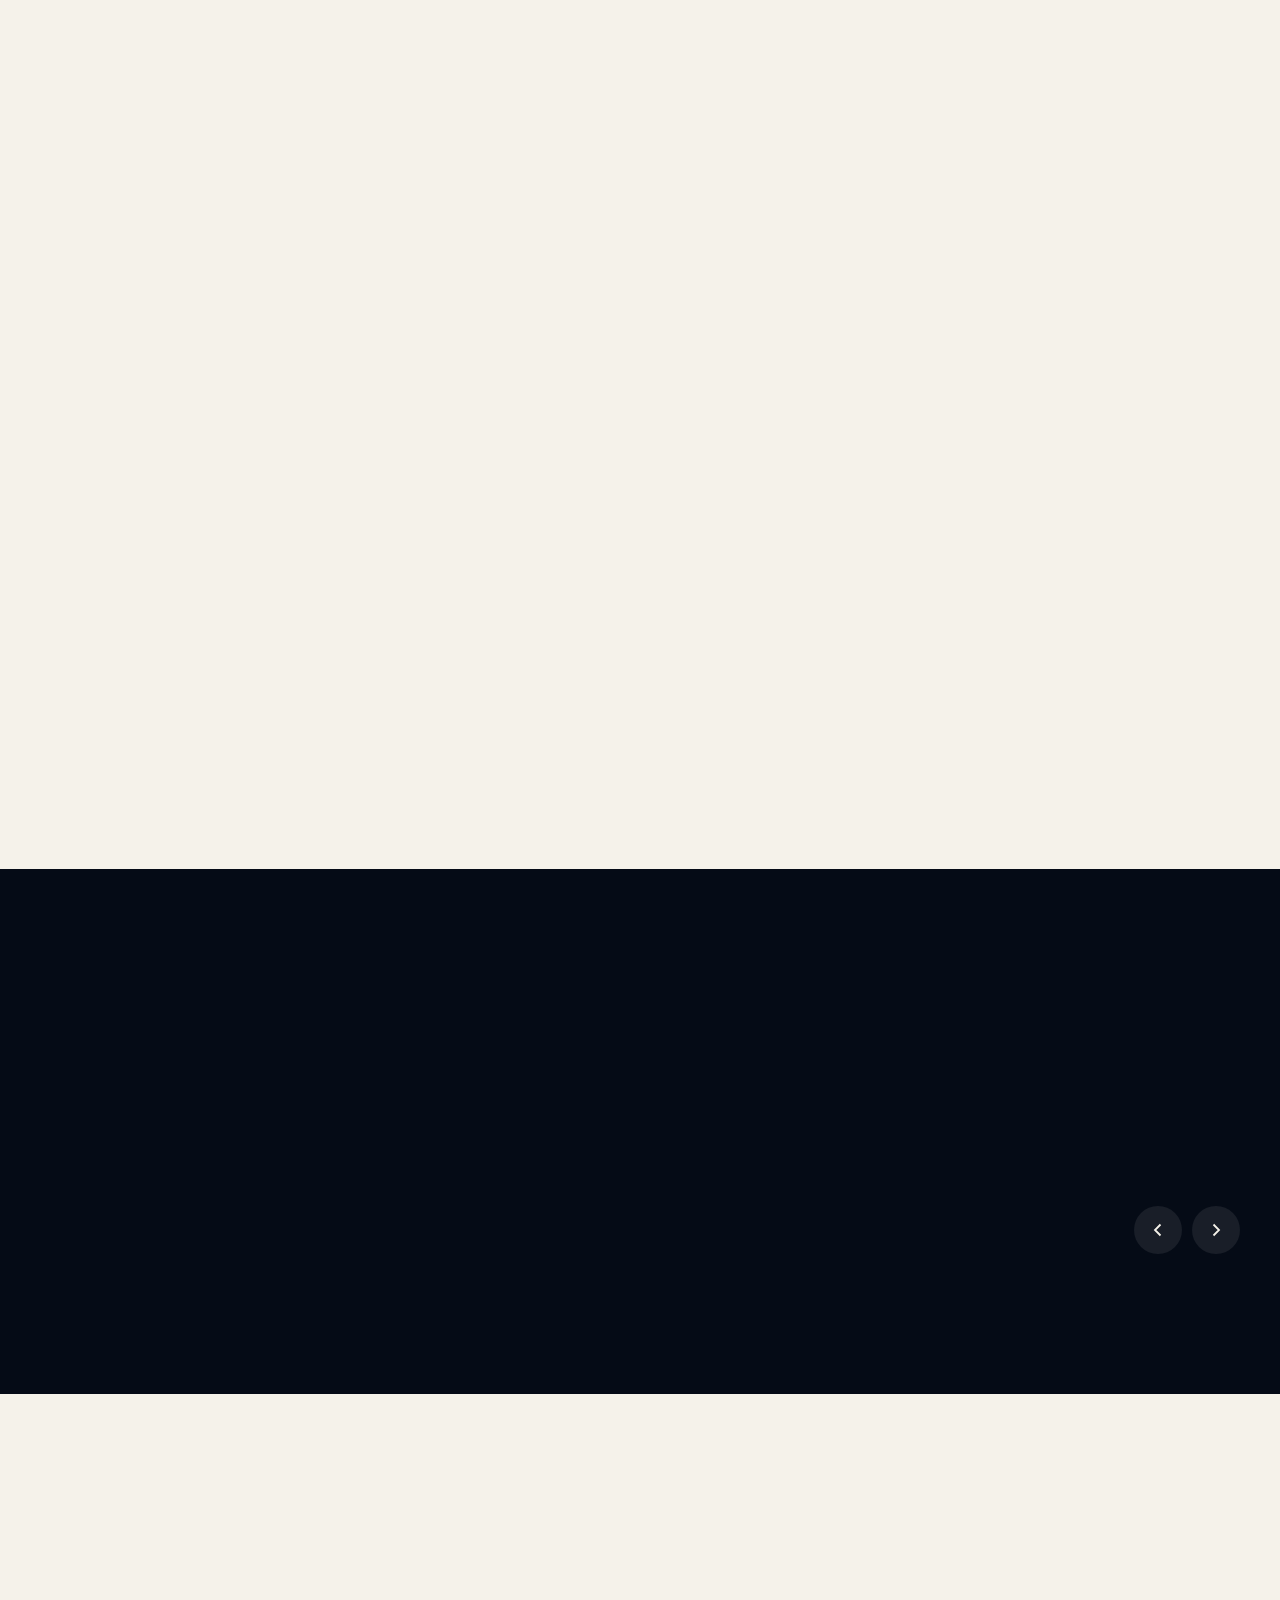
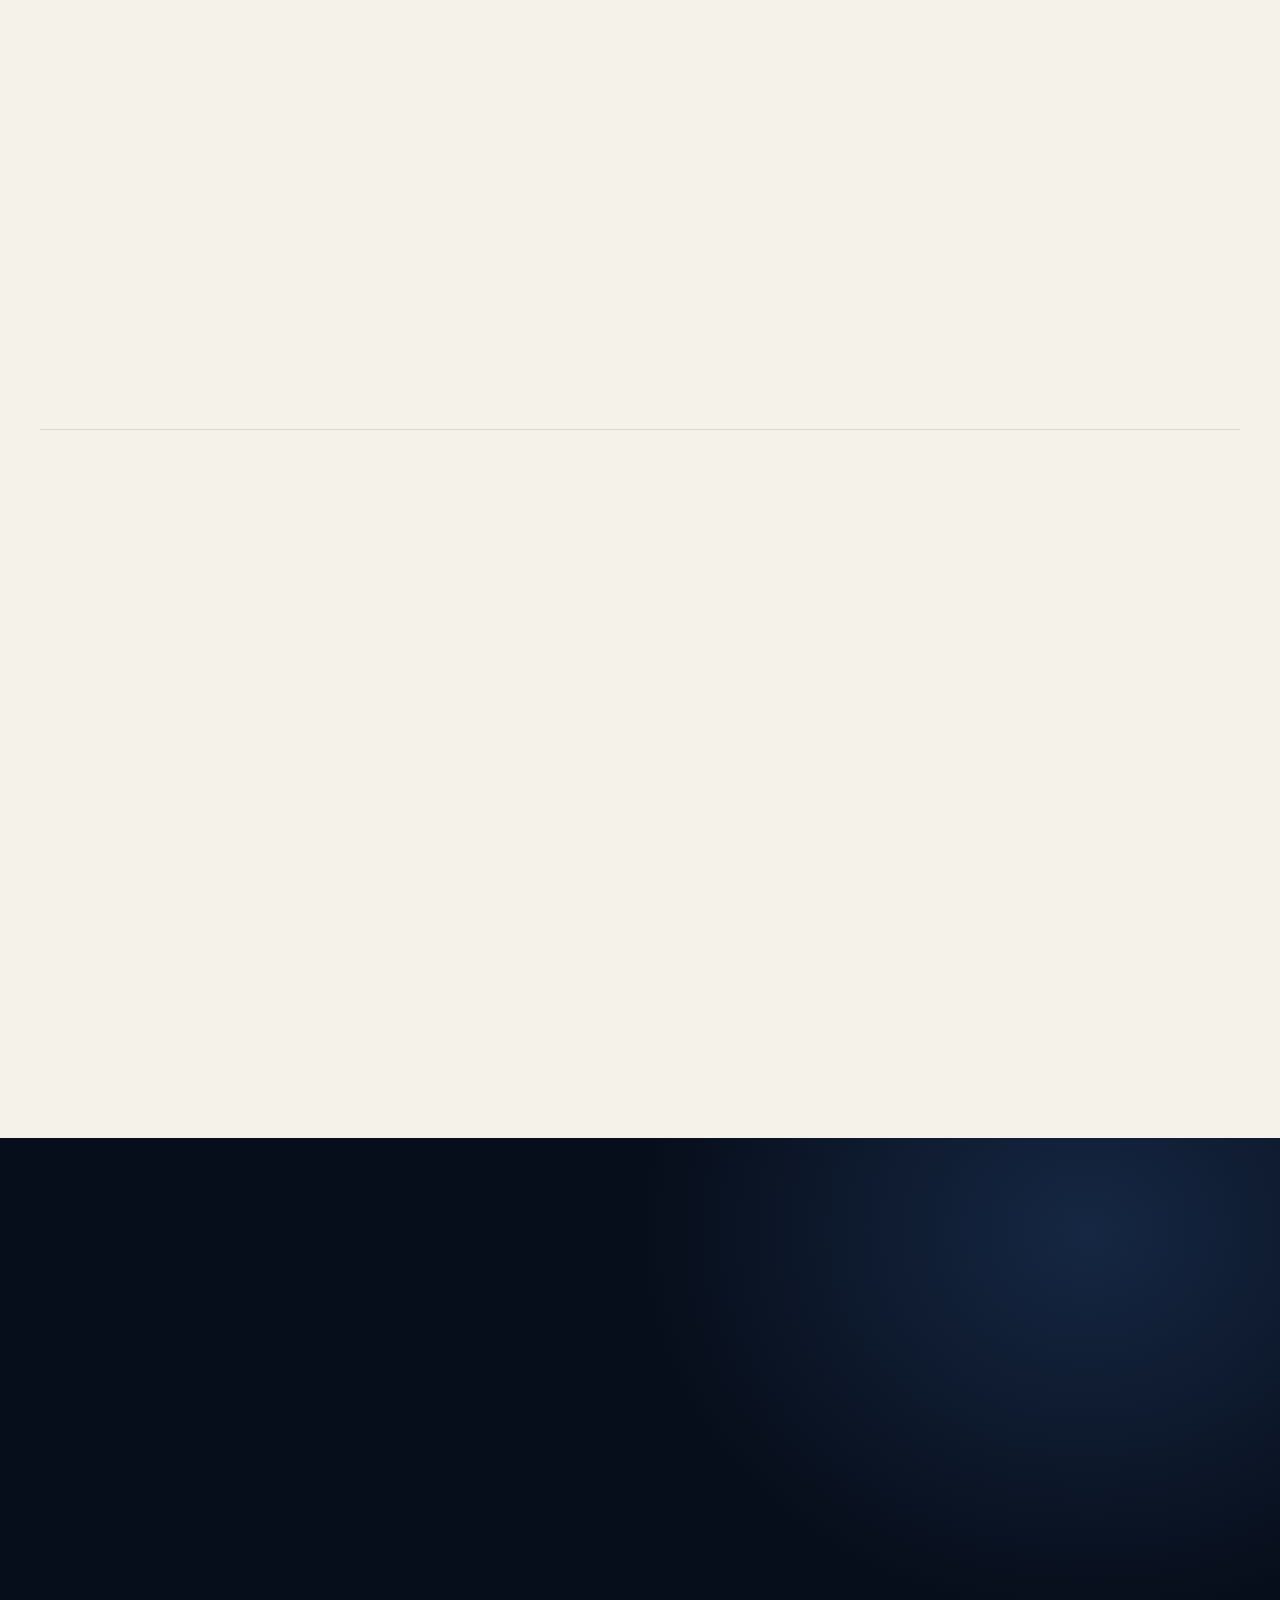
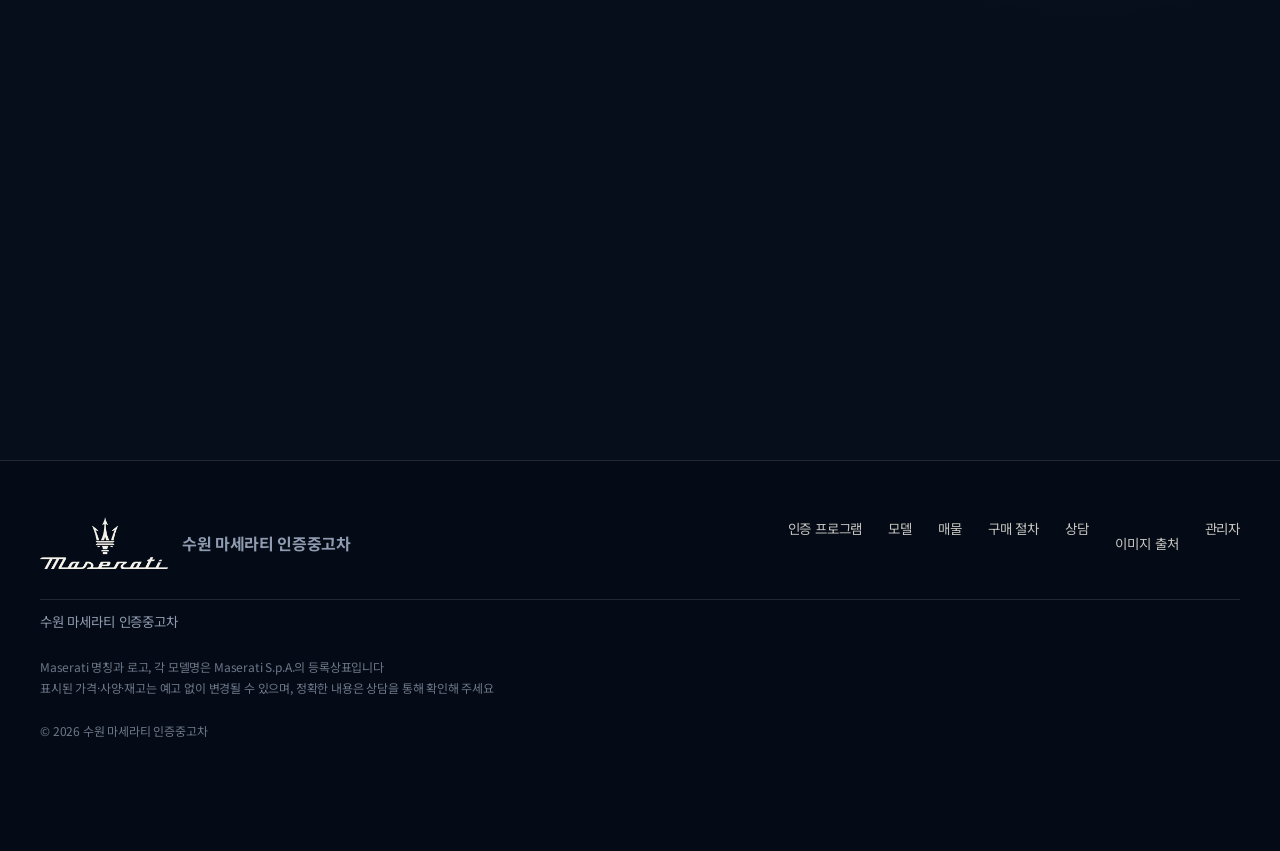
==== commit 3b1b58ed: "Add files via upload" ====
--- a/index.html
+++ b/index.html
@@ -147,6 +147,7 @@
         <h2 class="h2 rv" style="--d:1">여섯 가지 마세라티<br>모두 인증으로</h2>
         <p class="lead rv" style="--d:2">아래로 내려가며 한 대씩 만나 보세요<br>이름의 유래부터 실내, 걸어온 길까지 이어집니다</p>
       </div>
+      <div class="lineup" id="lineup"></div>
     </div>
     <nav class="ch-nav" id="chNav" aria-label="모델 바로가기"></nav>
     <div id="chapters"></div>
--- a/site.css
+++ b/site.css
@@ -458,6 +458,18 @@
    ========================================================= */
 .models{padding-bottom:0}
 .models>.wrap{padding-bottom:clamp(40px,5vw,70px)}
+.lineup{display:grid;grid-template-columns:repeat(3,1fr);gap:16px;margin-top:clamp(32px,4.4vw,56px)}
+.lu{display:flex;flex-direction:column;background:#fff;border:1px solid rgba(11,22,38,.07);border-radius:24px;overflow:hidden;color:var(--ink);transition:transform .7s var(--ease-out),box-shadow .7s var(--ease-out)}
+.lu:hover{transform:translateY(-6px);box-shadow:0 30px 60px -30px rgba(11,22,38,.4)}
+.lu-img{aspect-ratio:16/9;background:radial-gradient(70% 70% at 50% 85%,color-mix(in srgb,var(--tint) 42%,transparent),transparent 72%),linear-gradient(180deg,#0F1D36,#081223);display:grid;place-items:center;padding:8% 7% 6%}
+.lu-img img{max-width:100%;max-height:100%;width:auto;height:auto;object-fit:contain;filter:drop-shadow(0 16px 14px rgba(0,0,0,.5));transition:transform 1s var(--ease-out)}
+.lu:hover .lu-img img{transform:scale(1.05) translateX(-2%)}
+.lu-txt{padding:20px 22px 22px;display:grid;gap:8px}
+.lu-badges{display:flex;gap:6px;flex-wrap:wrap}
+.lu-badges span{font-size:11.5px;font-weight:500;padding:3px 10px;border-radius:999px;background:var(--ivory);color:var(--ink-2)}
+.lu h3{font-size:24px;font-weight:700;letter-spacing:-.035em}
+.lu-desc{font-size:14.5px;color:var(--mute);line-height:1.55}
+.lu-more{margin-top:6px;font-size:14px;font-weight:500;color:var(--gold-deep);display:inline-flex;align-items:center;gap:6px}
 .ch-nav{position:sticky;top:var(--nav-h);z-index:30;display:flex;justify-content:center;gap:6px;padding:10px 16px;background:rgba(5,11,22,.86);-webkit-backdrop-filter:saturate(180%) blur(18px);backdrop-filter:saturate(180%) blur(18px);border-bottom:1px solid var(--line-d);overflow-x:auto;scrollbar-width:none}
 .ch-nav::-webkit-scrollbar{display:none}
 .ch-nav a{flex:none;height:36px;padding:0 16px;border-radius:999px;display:inline-flex;align-items:center;font-size:14px;color:rgba(245,242,234,.7);transition:background .3s,color .3s}
@@ -472,13 +484,14 @@
 .ch-no i{font-style:normal;color:rgba(245,242,234,.45)}
 .ch-cover h2{font-size:clamp(52px,10vw,150px);font-weight:700;letter-spacing:-.055em;line-height:1;margin-top:10px;text-shadow:0 4px 40px rgba(0,0,0,.4)}
 .ch-cover .st-tag{margin-top:14px}
-.ch-body{position:relative;z-index:2;background:linear-gradient(180deg,var(--navy-900),var(--navy-950));border-radius:28px 28px 0 0;margin-top:-28px;box-shadow:0 -30px 60px rgba(0,0,0,.45)}
+.ch-body{display:flow-root;position:relative;z-index:2;background:linear-gradient(180deg,var(--navy-900),var(--navy-950));border-radius:28px 28px 0 0;margin-top:-28px;box-shadow:0 -30px 60px rgba(0,0,0,.45)}
 .ch-intro{padding:clamp(70px,9vw,130px) 0 clamp(50px,7vw,90px)}
 .ch-split{display:grid;grid-template-columns:1.15fr 1fr;gap:clamp(28px,5vw,80px);align-items:center;padding:clamp(40px,6vw,90px) 0}
 .ch-split.rev figure{order:2}
 .ch figure{border-radius:var(--r-lg);overflow:hidden;background:var(--navy-800)}
 .ch figure img{width:100%;height:100%;object-fit:cover;filter:saturate(.92) contrast(1.04);transition:transform 1.6s var(--ease-out)}
-.ch-split figure{aspect-ratio:4/3}
+.ch-split figure img{height:auto}
+.ch-gal{display:none}
 .ch figure:hover img{transform:scale(1.04)}
 .ch-split .h2{font-size:clamp(28px,3.4vw,46px);margin-top:14px}
 .ch-p{margin-top:18px;color:var(--mute-d);font-size:clamp(16px,1.3vw,18.5px);line-height:1.8}
@@ -493,7 +506,7 @@
 .ch-hist .h2{font-size:clamp(28px,3.4vw,46px);margin-top:14px}
 .ch-old{display:grid;gap:14px;margin-top:clamp(26px,3.6vw,44px)}
 .ch-old.n1{grid-template-columns:1fr;max-width:760px}.ch-old.n2{grid-template-columns:1fr 1fr}.ch-old.n3{grid-template-columns:repeat(3,1fr)}
-.ch-old figure{position:relative;aspect-ratio:16/10}
+.ch-old figure{position:relative;aspect-ratio:3/2}
 .ch-old img{filter:grayscale(.55) contrast(1.05) brightness(.9)!important}
 .ch-old figcaption{position:absolute;left:0;right:0;bottom:0;padding:26px 18px 14px;font-size:13.5px;letter-spacing:.04em;background:linear-gradient(transparent,rgba(5,11,22,.85))}
 .ch-tl{list-style:none;display:grid;grid-template-columns:repeat(4,1fr);gap:0;margin-top:clamp(30px,4vw,54px);border-top:1px solid var(--gold)}
@@ -647,3 +660,73 @@
   .say-text .w{color:var(--ivory)}
   .step{opacity:1}
 }
+
+/* =========================================================
+   휴대폰 기준 화면 (820px 이하) — 사진이 잘리지 않게
+   ========================================================= */
+@media (max-width:820px){
+  /* 첫 화면: 차가 잘리지 않게 화면 폭에 맞춘다 */
+  .hero{height:auto}
+  .hero-sticky{position:relative;height:auto;min-height:0;padding-bottom:28px}
+  .hero-copy{opacity:1!important;transform:none!important;padding-top:calc(var(--nav-h) + 28px)}
+  .hero-stage{flex:none;height:auto;margin-top:22px;padding:8vw 0 6vw}
+  .hero-car{position:relative;inset:auto;display:block;transform:translateX(var(--in,40vw))!important;--zoom:0}
+  .hero-carbox{width:96vw;margin:0 auto;height:auto;aspect-ratio:1600/629}
+  .hero-word{bottom:38%;font-size:22vw}
+  .hero-horizon{bottom:11%;width:92vw}
+  .hero-end,.hero-facts{display:none}
+
+  /* 하이라이트: 사진 위에 글자를 얹지 않고 사진 아래에 둔다 */
+  .hl-card{aspect-ratio:auto;flex-basis:86vw;display:flex;flex-direction:column;background:var(--navy-850);opacity:1;transform:none}
+  .hl-card::before{display:none}
+  .hl-card>img{position:relative;inset:auto;width:100%;height:auto;aspect-ratio:3/2;object-fit:cover;z-index:0;transform:none!important;order:-1}
+  .hl-card.stage>img{aspect-ratio:auto;object-fit:contain;width:100%;height:auto;padding:26px 14px 10px;background:radial-gradient(70% 70% at 50% 80%,rgba(36,64,107,.8),transparent 72%)}
+  .hl-txt{padding:20px 20px 24px}
+  .hl-txt h3{font-size:22px}
+
+  /* 인증 프로그램 사진 */
+  .step-img{aspect-ratio:auto}
+  .step-img img{height:auto}
+
+  /* 차종 이야기: 제목 → 넘겨 보는 사진 → 글 */
+  .ch-cover{position:relative;height:auto;min-height:0;display:block;padding:54px 0 26px;background:radial-gradient(90% 120% at 100% 0%,color-mix(in srgb,var(--tint) 34%,transparent),transparent 70%),var(--navy-900)}
+  .ch-cover>img,.ch-cover::after{display:none}
+  .ch-cover-txt{padding-bottom:0}
+  .ch-cover h2{font-size:clamp(46px,15vw,72px);text-shadow:none}
+  .ch-body{border-radius:0;margin-top:0;box-shadow:none}
+  .ch-gal{display:block;padding-top:4px}
+  .ch-gal-track{display:flex;gap:10px;overflow-x:auto;scroll-snap-type:x mandatory;scrollbar-width:none;padding:0 20px;scroll-padding:0 20px;align-items:center}
+  .ch-gal-track::-webkit-scrollbar{display:none}
+  .ch-gal figure{flex:0 0 calc(100vw - 56px);scroll-snap-align:start;position:relative;border-radius:18px}
+  .ch-gal img{width:100%;height:auto;display:block}
+  .ch-gal figcaption{position:absolute;left:10px;top:10px;height:26px;padding:0 11px;border-radius:999px;background:rgba(5,11,22,.7);font-size:12px;display:inline-flex;align-items:center;-webkit-backdrop-filter:blur(8px);backdrop-filter:blur(8px)}
+  .ch-gal-bar{display:flex;justify-content:space-between;align-items:center;padding:12px 22px 0;font-size:12.5px;color:var(--mute-d)}
+  .ch-gal-hint{transition:opacity .4s}
+  .ch-gal-no{font-size:15px}.ch-gal-no b{color:var(--gold-soft);font-weight:500}
+  .ch-split figure,.ch-old{display:none}
+  .ch-intro{padding:44px 0 30px}
+  .ch .st-lead{font-size:19px;line-height:1.6;text-align:left}
+  .ch .stats{margin-top:34px}
+  .ch-split{padding:30px 0;gap:0}
+  .ch-hist{padding:30px 0}
+  .ch-tl{display:flex;gap:10px;overflow-x:auto;scroll-snap-type:x mandatory;scrollbar-width:none;border:0;margin:22px -20px 0;padding:0 20px;scroll-padding:0 20px}
+  .ch-tl::-webkit-scrollbar{display:none}
+  .ch-tl li{flex:0 0 74vw;scroll-snap-align:start;padding:20px;border-radius:18px;background:rgba(255,255,255,.05);border:1px solid var(--line-d)}
+  .ch-tl li::before{display:none}
+  .ch-cta{margin-bottom:54px;padding:24px 20px}
+
+  /* 매물 사진: 4:3 으로 넓게, 상세 사진은 자르지 않는다 */
+  .card-img{aspect-ratio:4/3}
+  .gal-main{aspect-ratio:4/3}
+  .gal-main img:not(.cut){object-fit:contain}
+}
+@media (max-width:1060px){.lineup{grid-template-columns:1fr 1fr}}
+@media (max-width:820px){
+  .lineup{gap:10px}
+  .lu{border-radius:18px}
+  .lu-txt{padding:14px 14px 16px;gap:6px}
+  .lu h3{font-size:18px}
+  .lu-desc{font-size:12.5px}
+  .lu-badges span{font-size:10.5px;padding:2px 8px}
+  .lu-more{font-size:13px}
+}
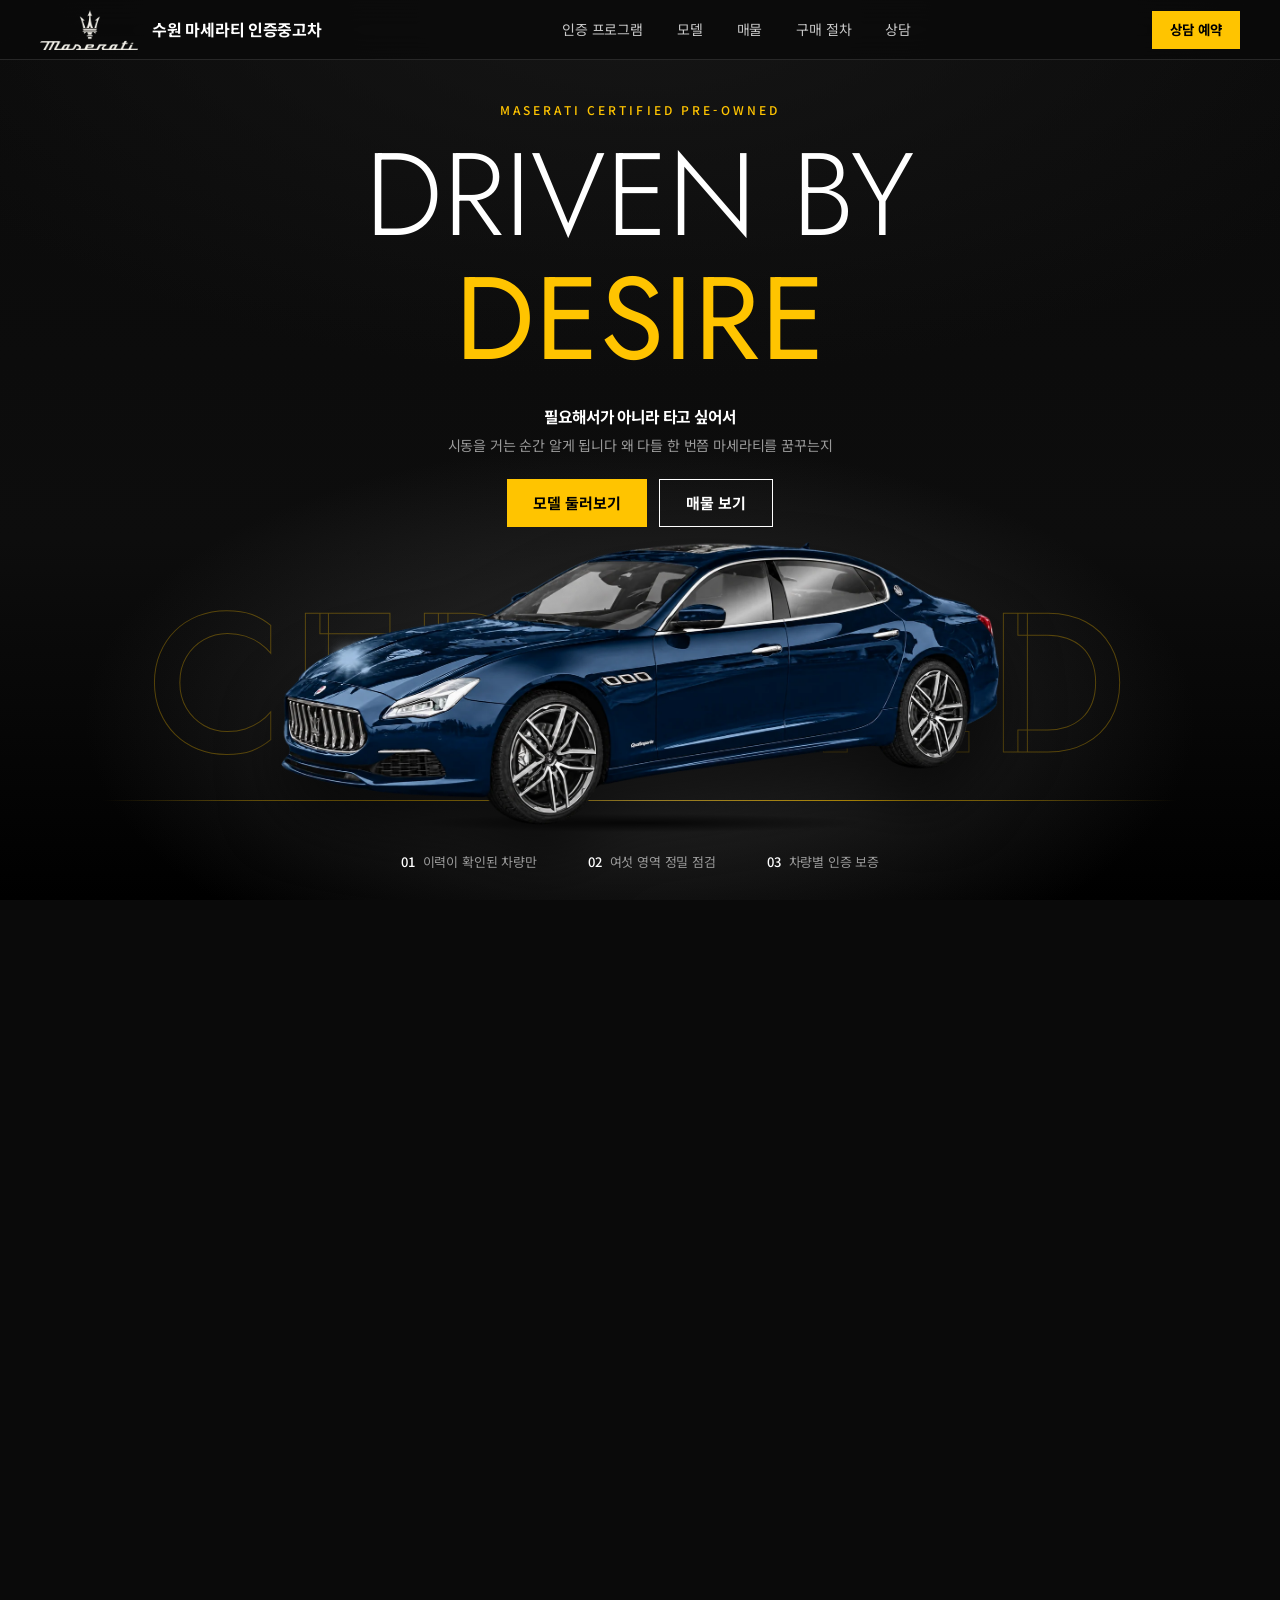
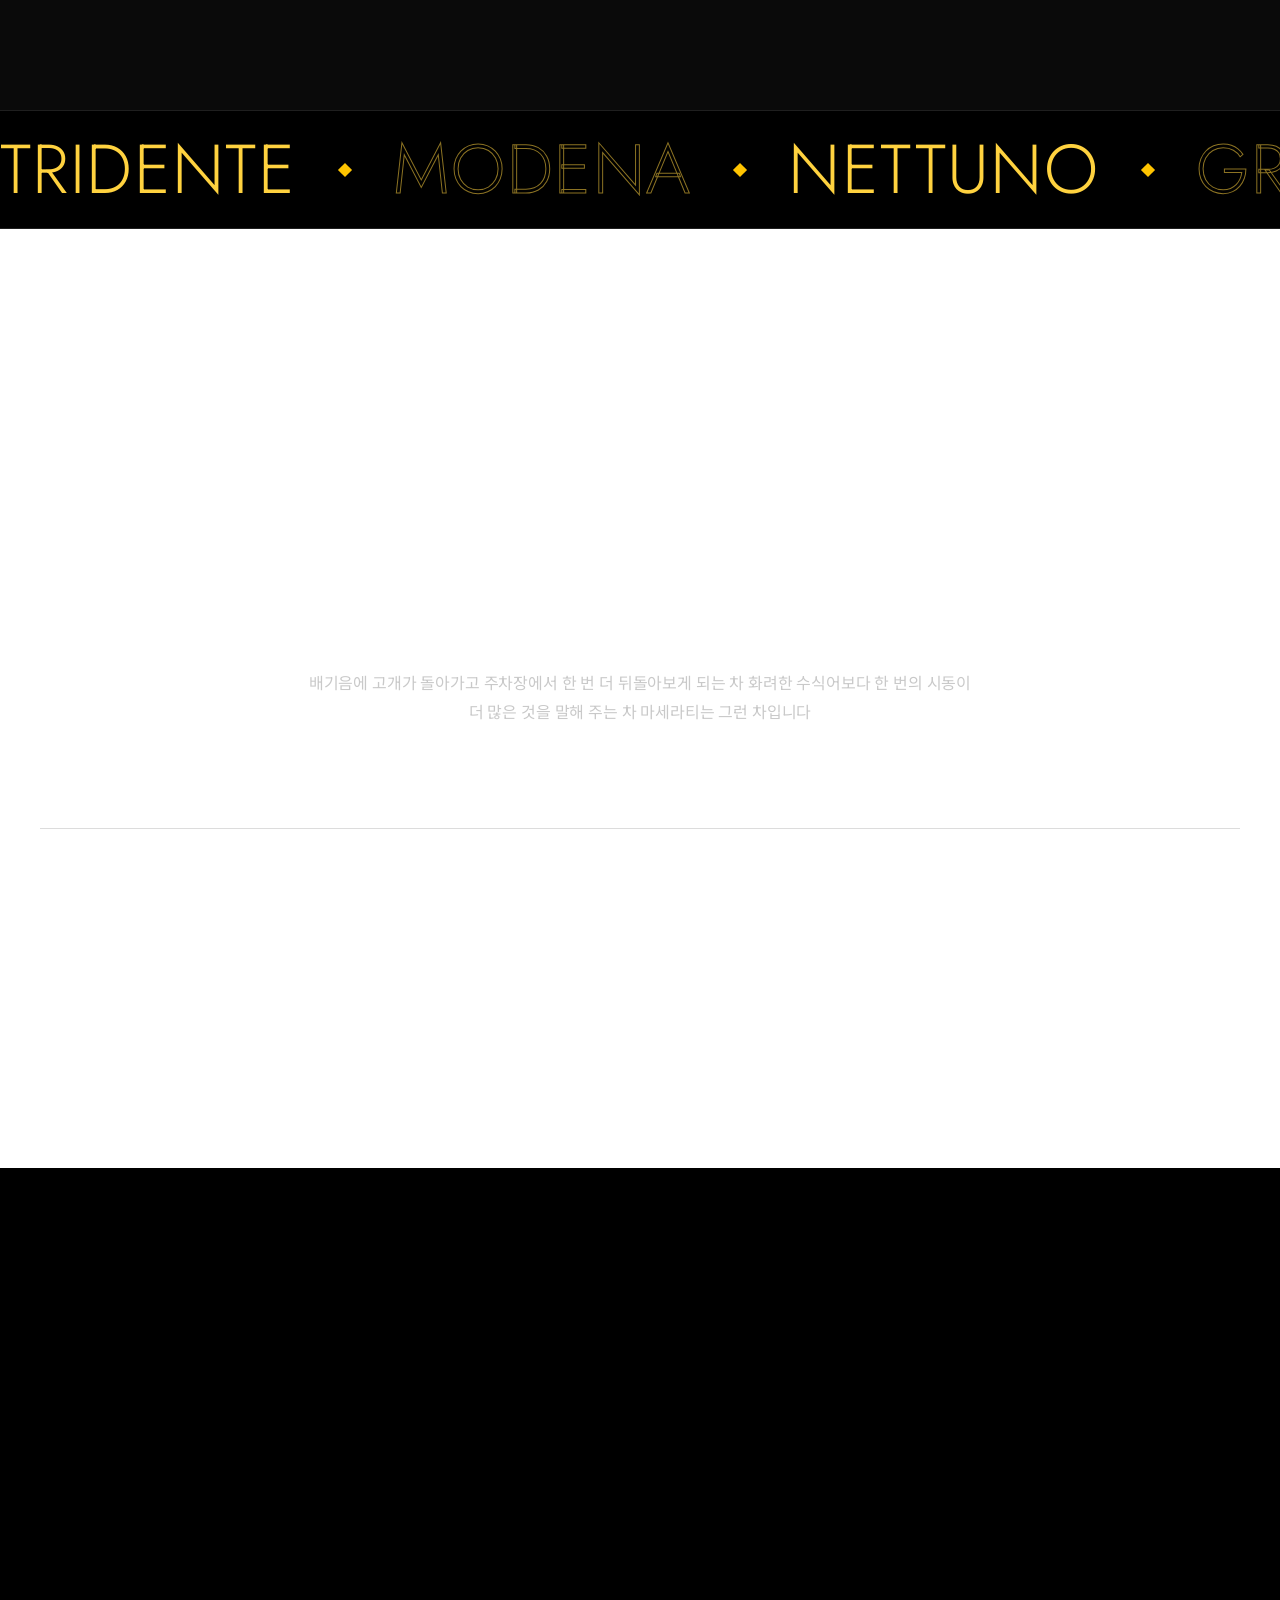
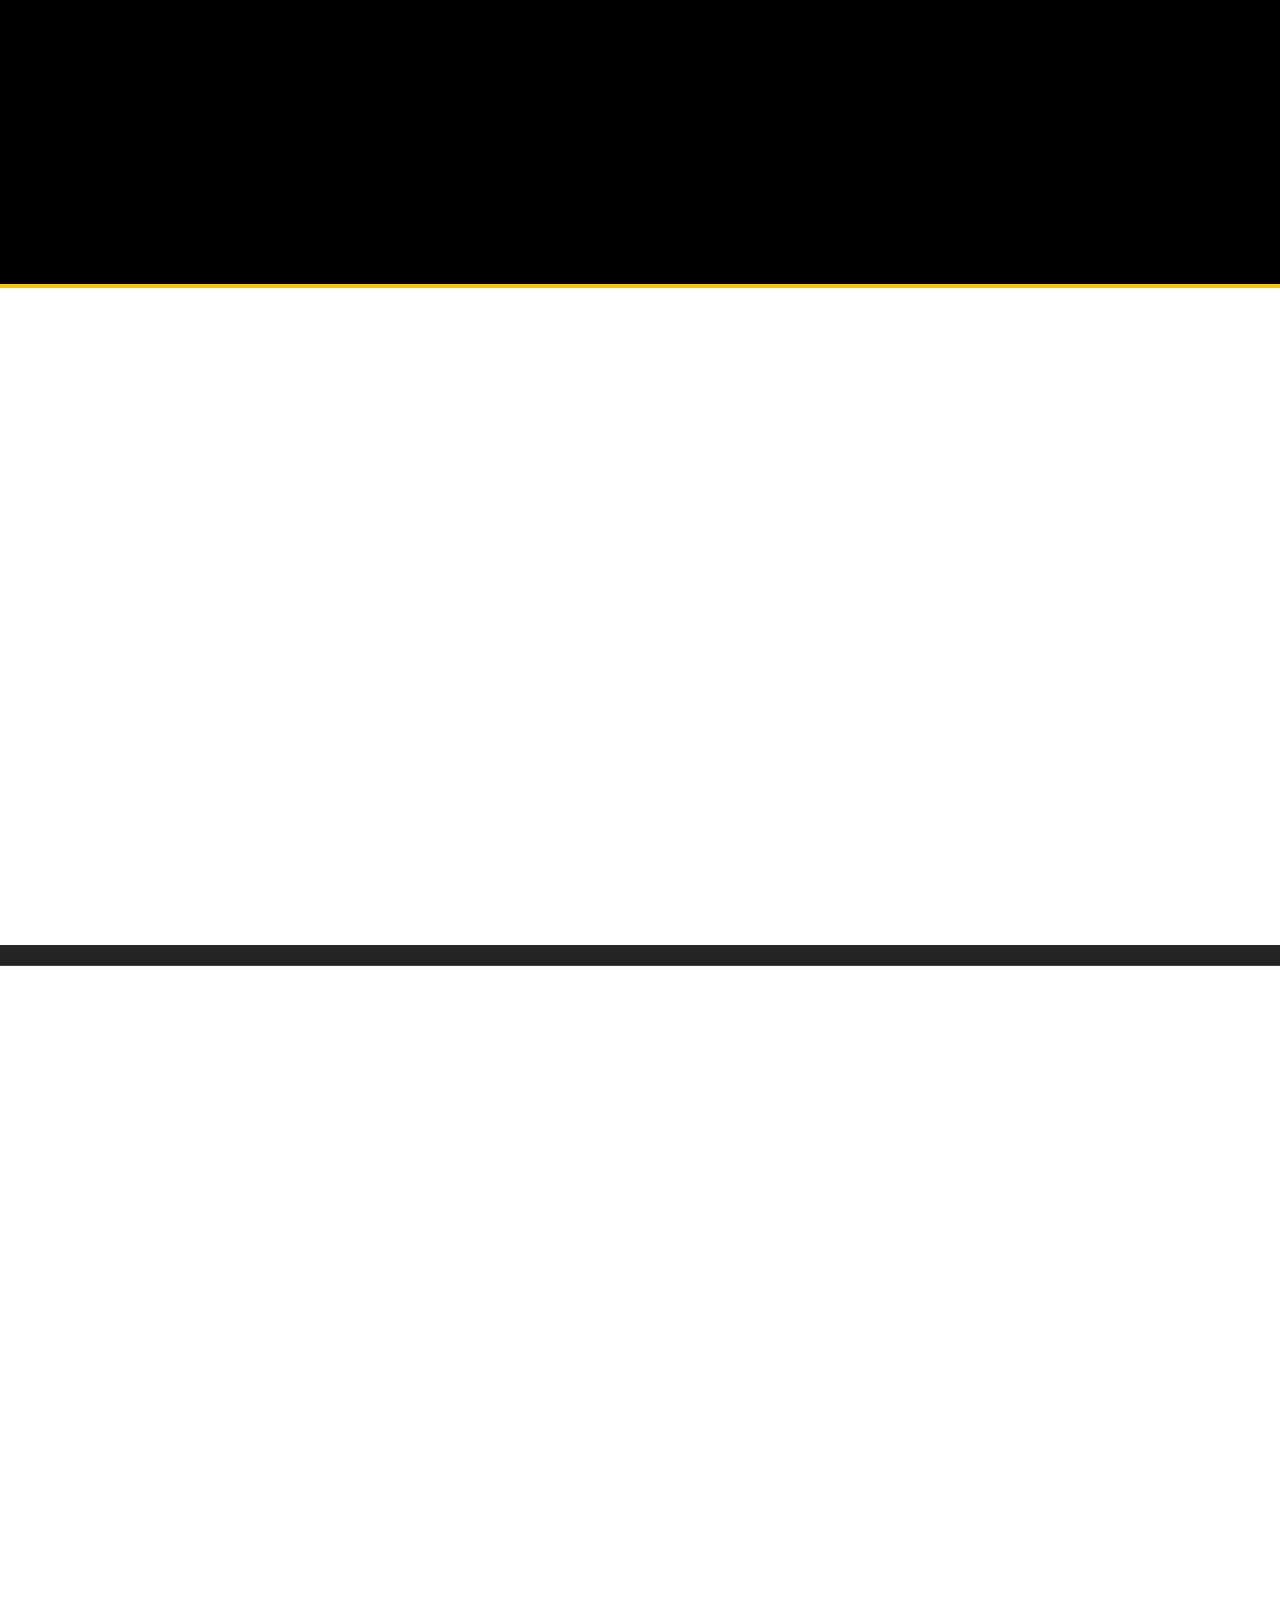
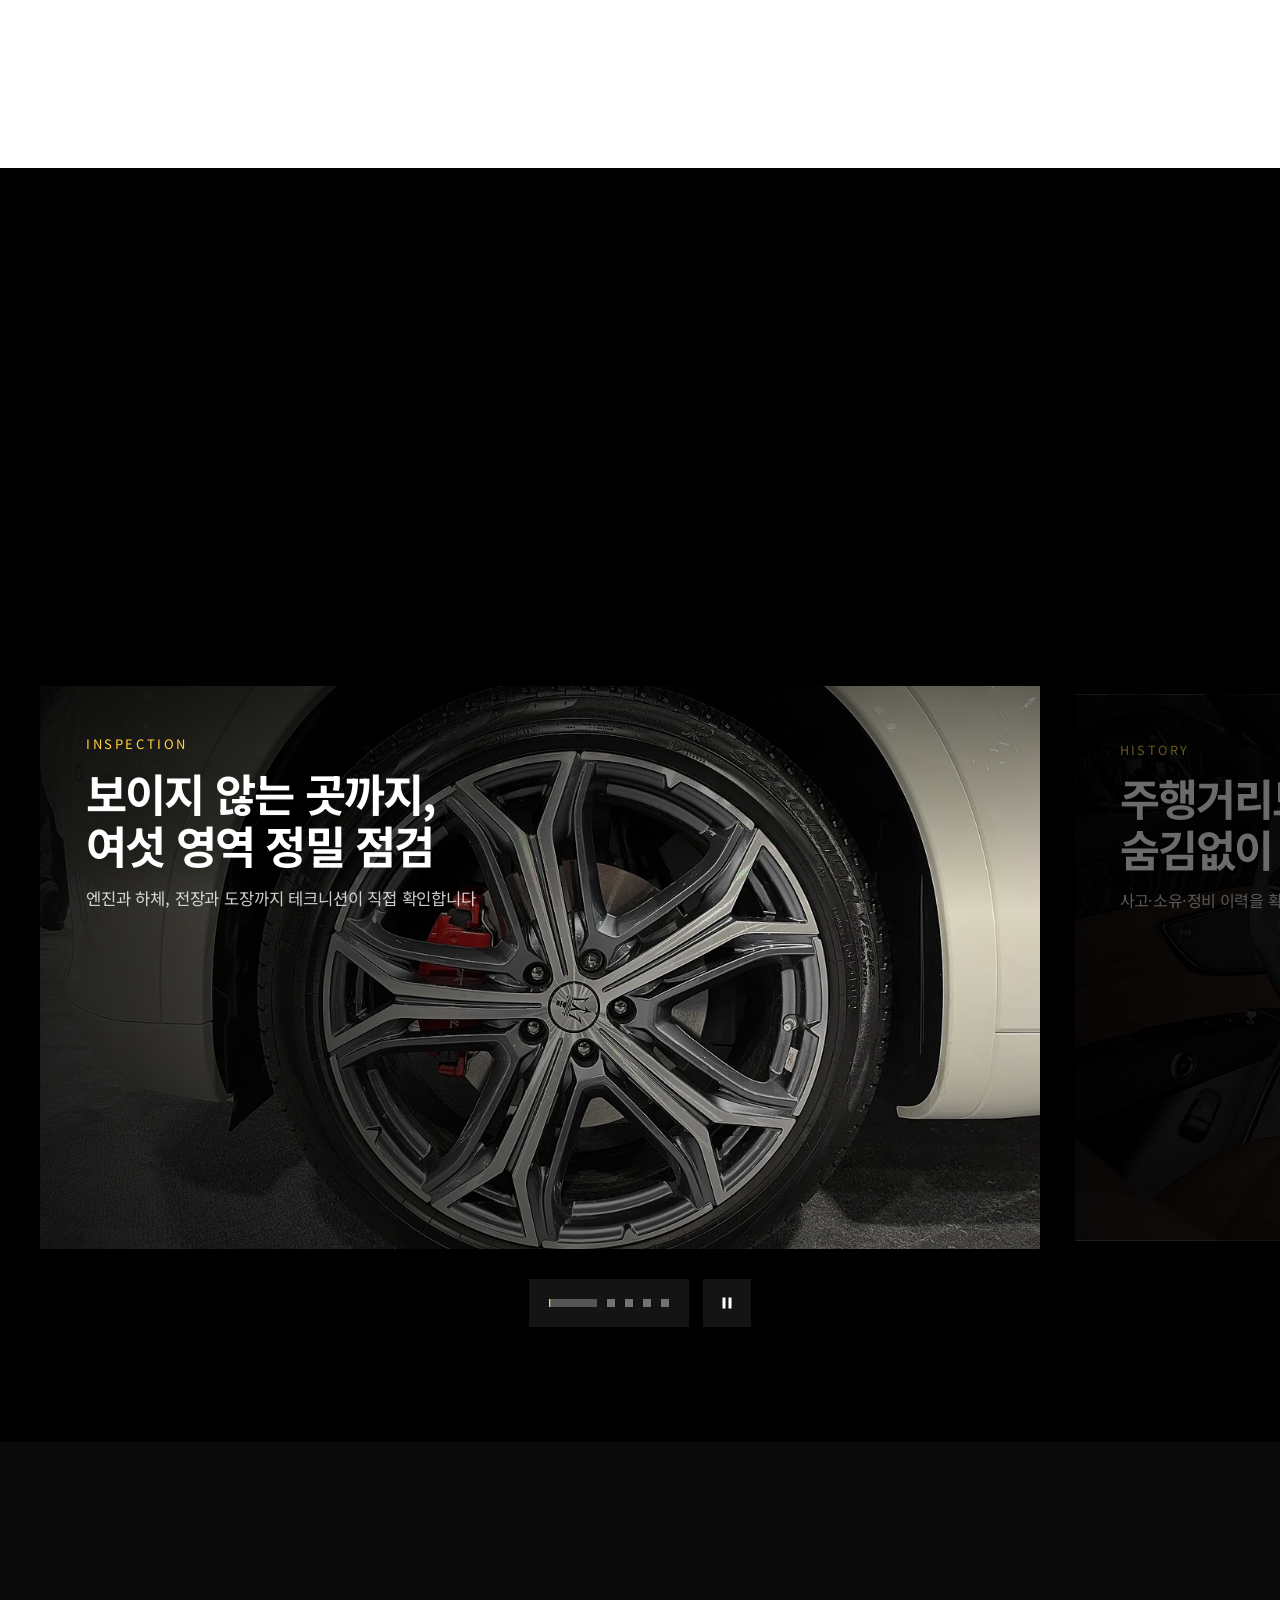
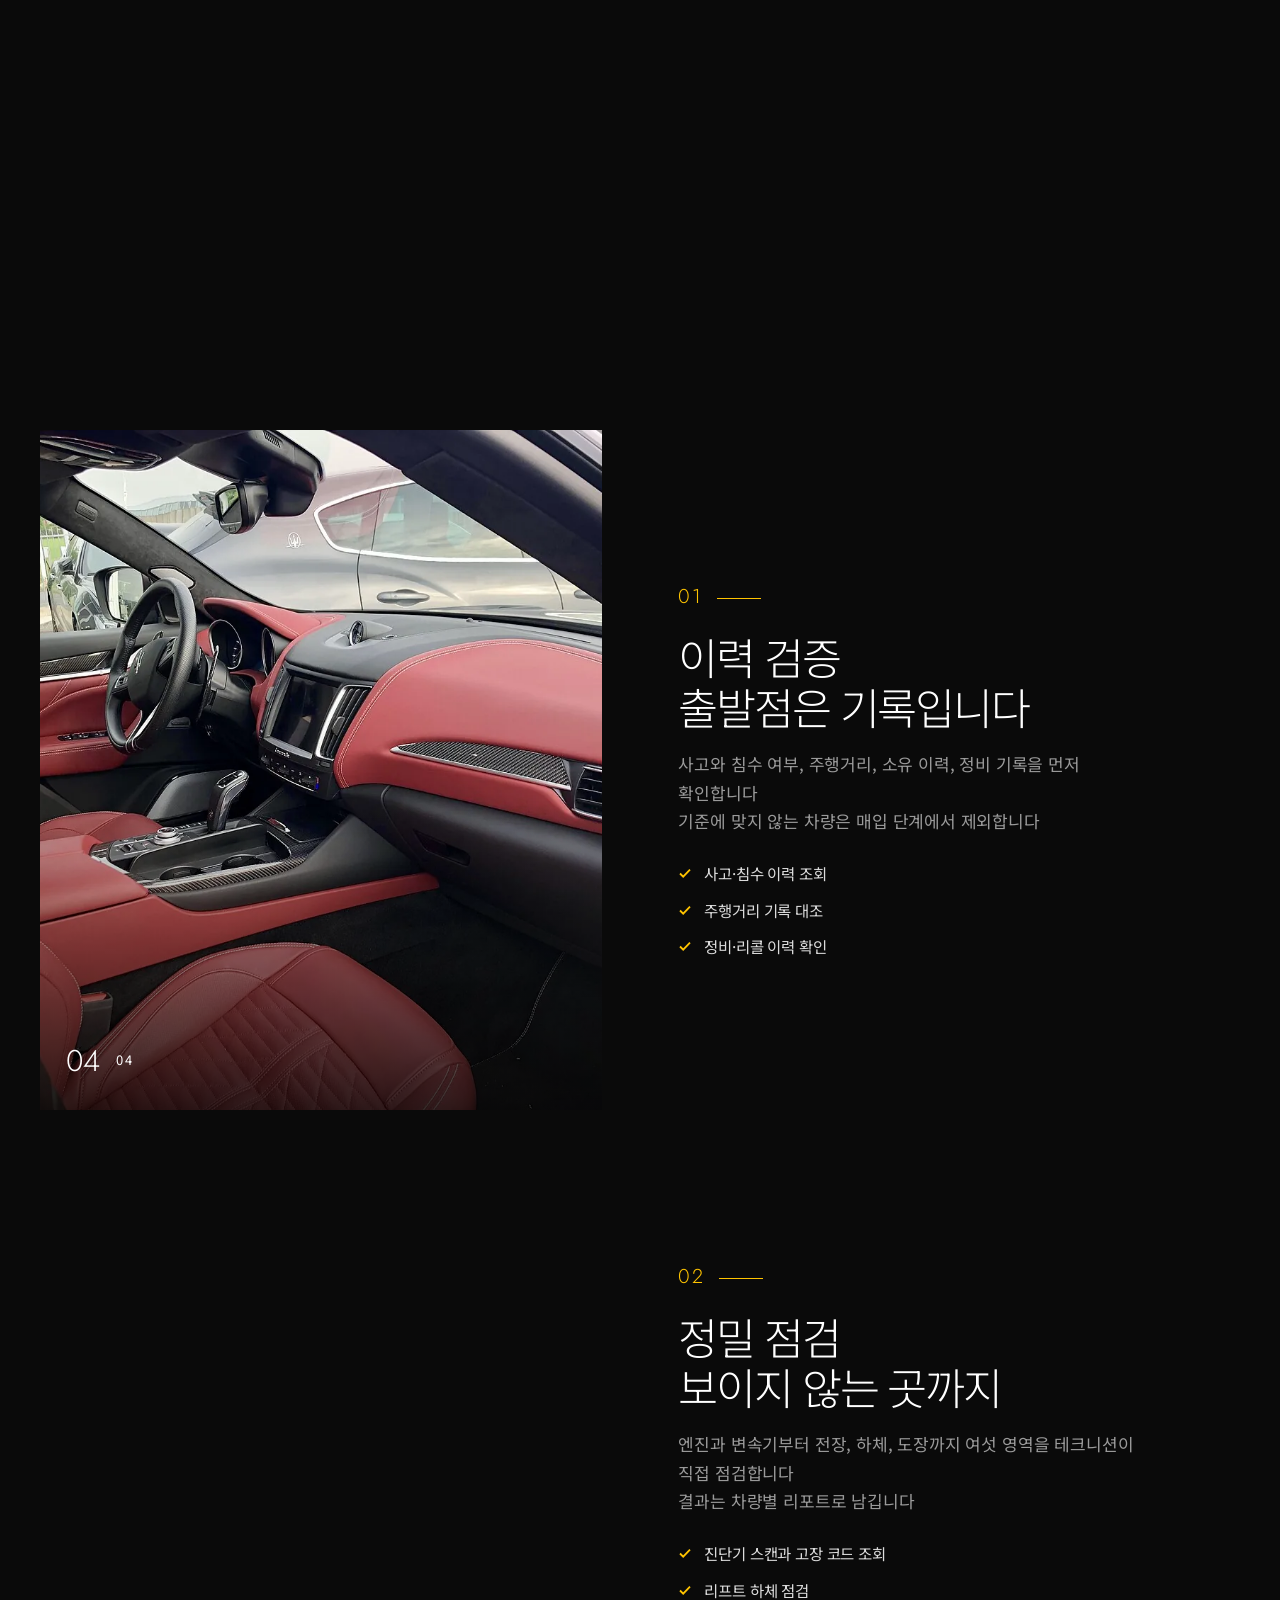
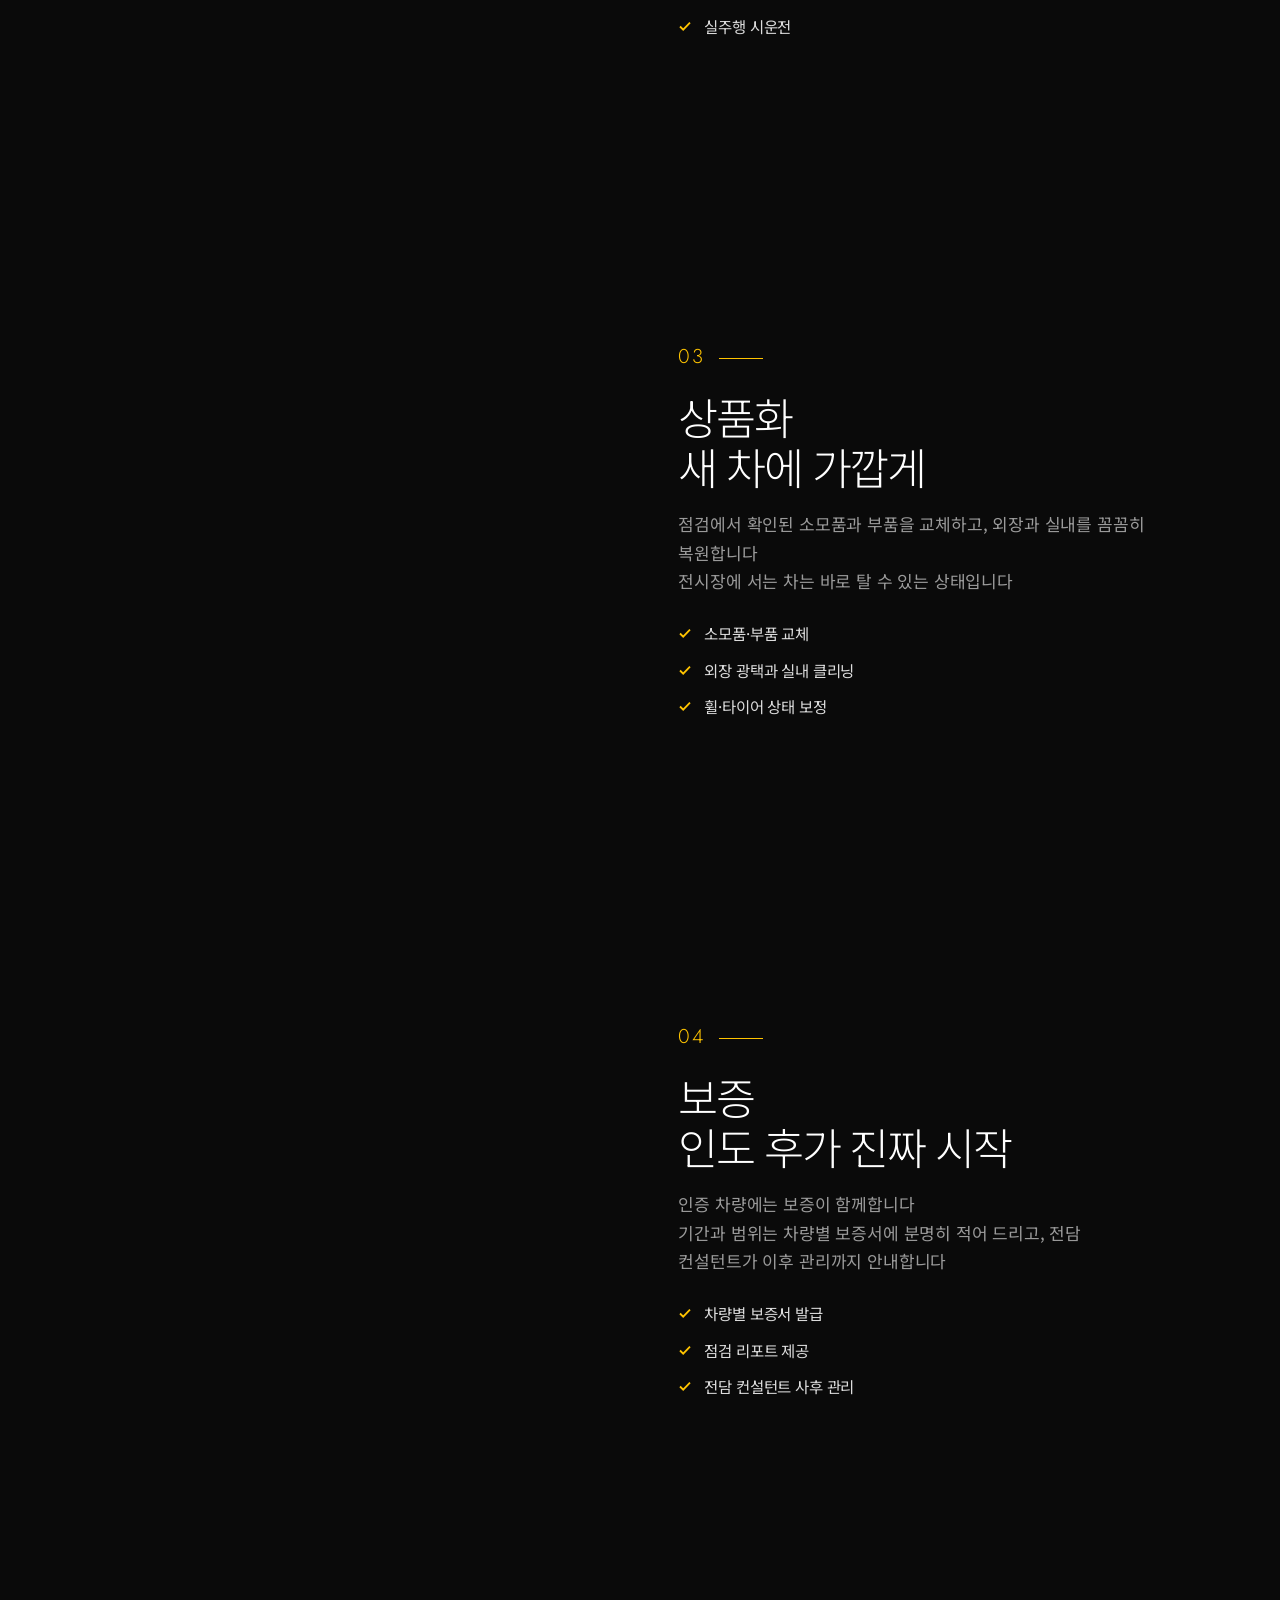
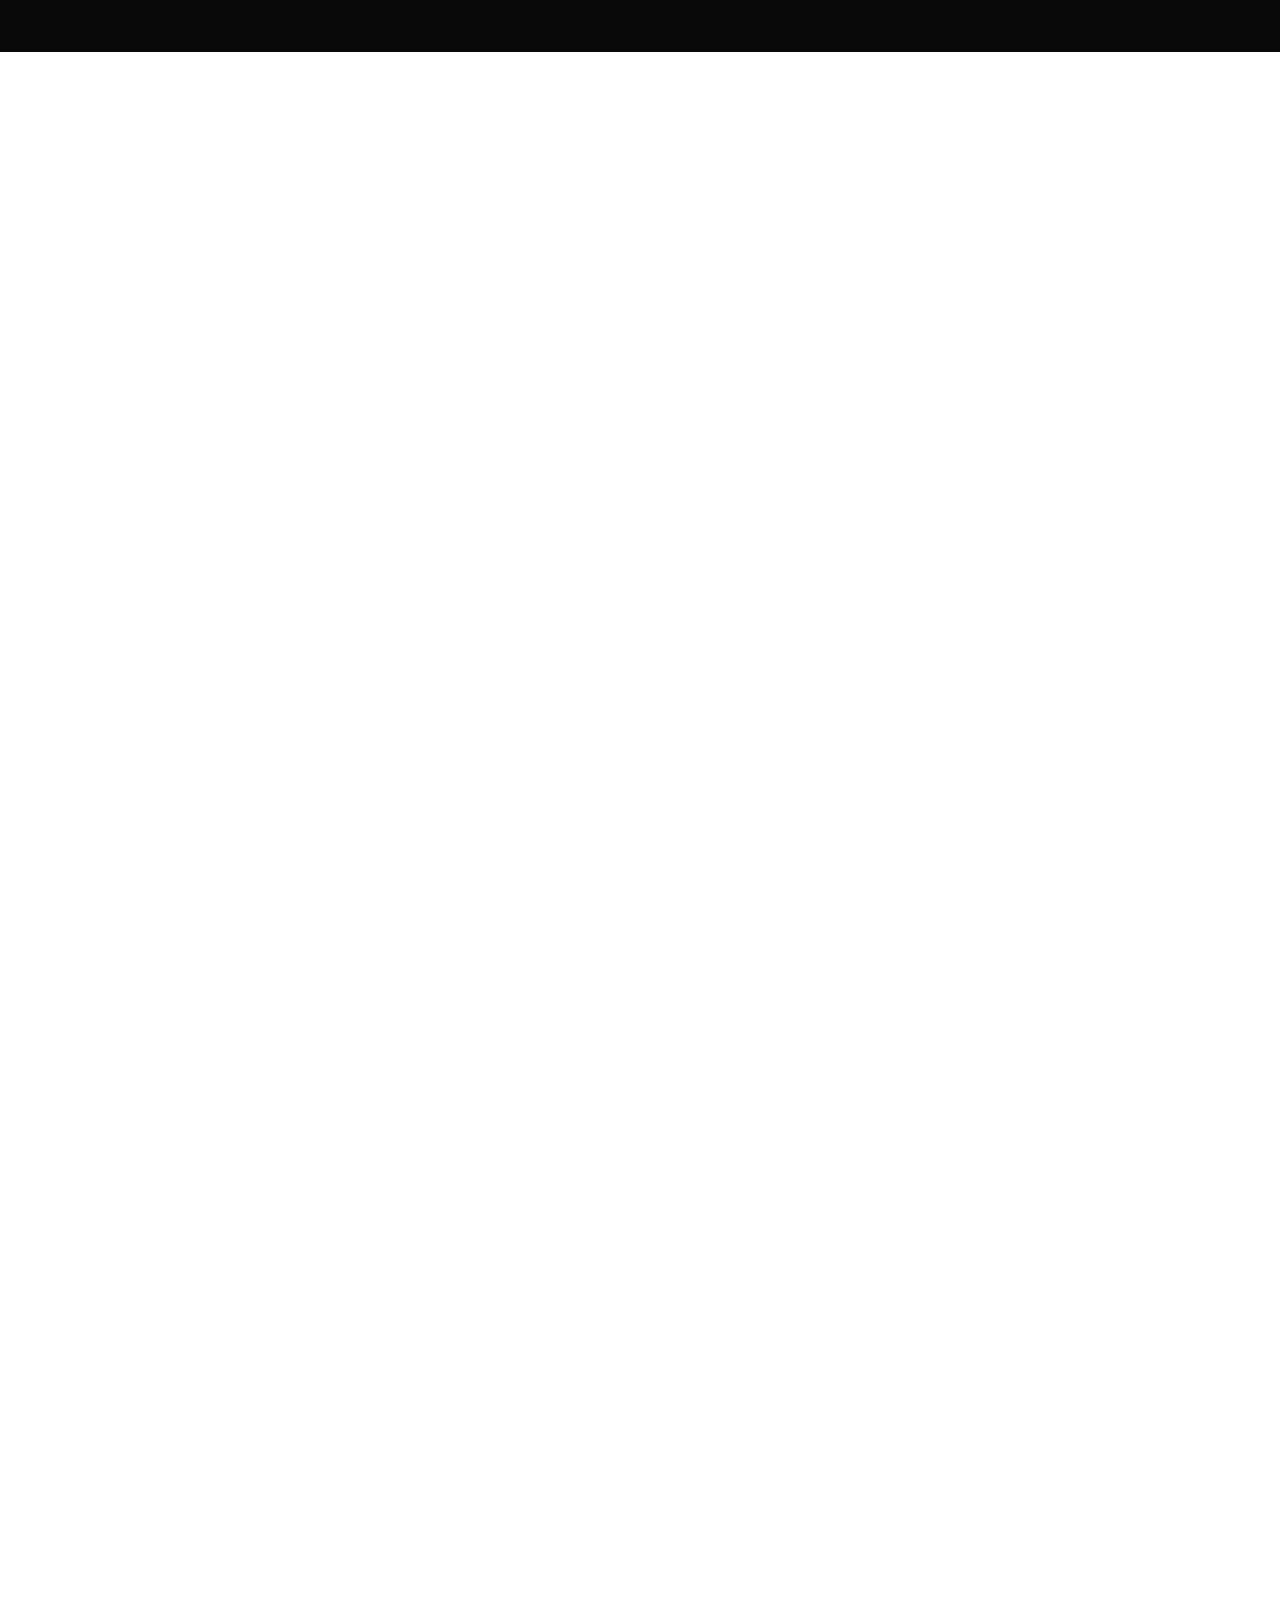
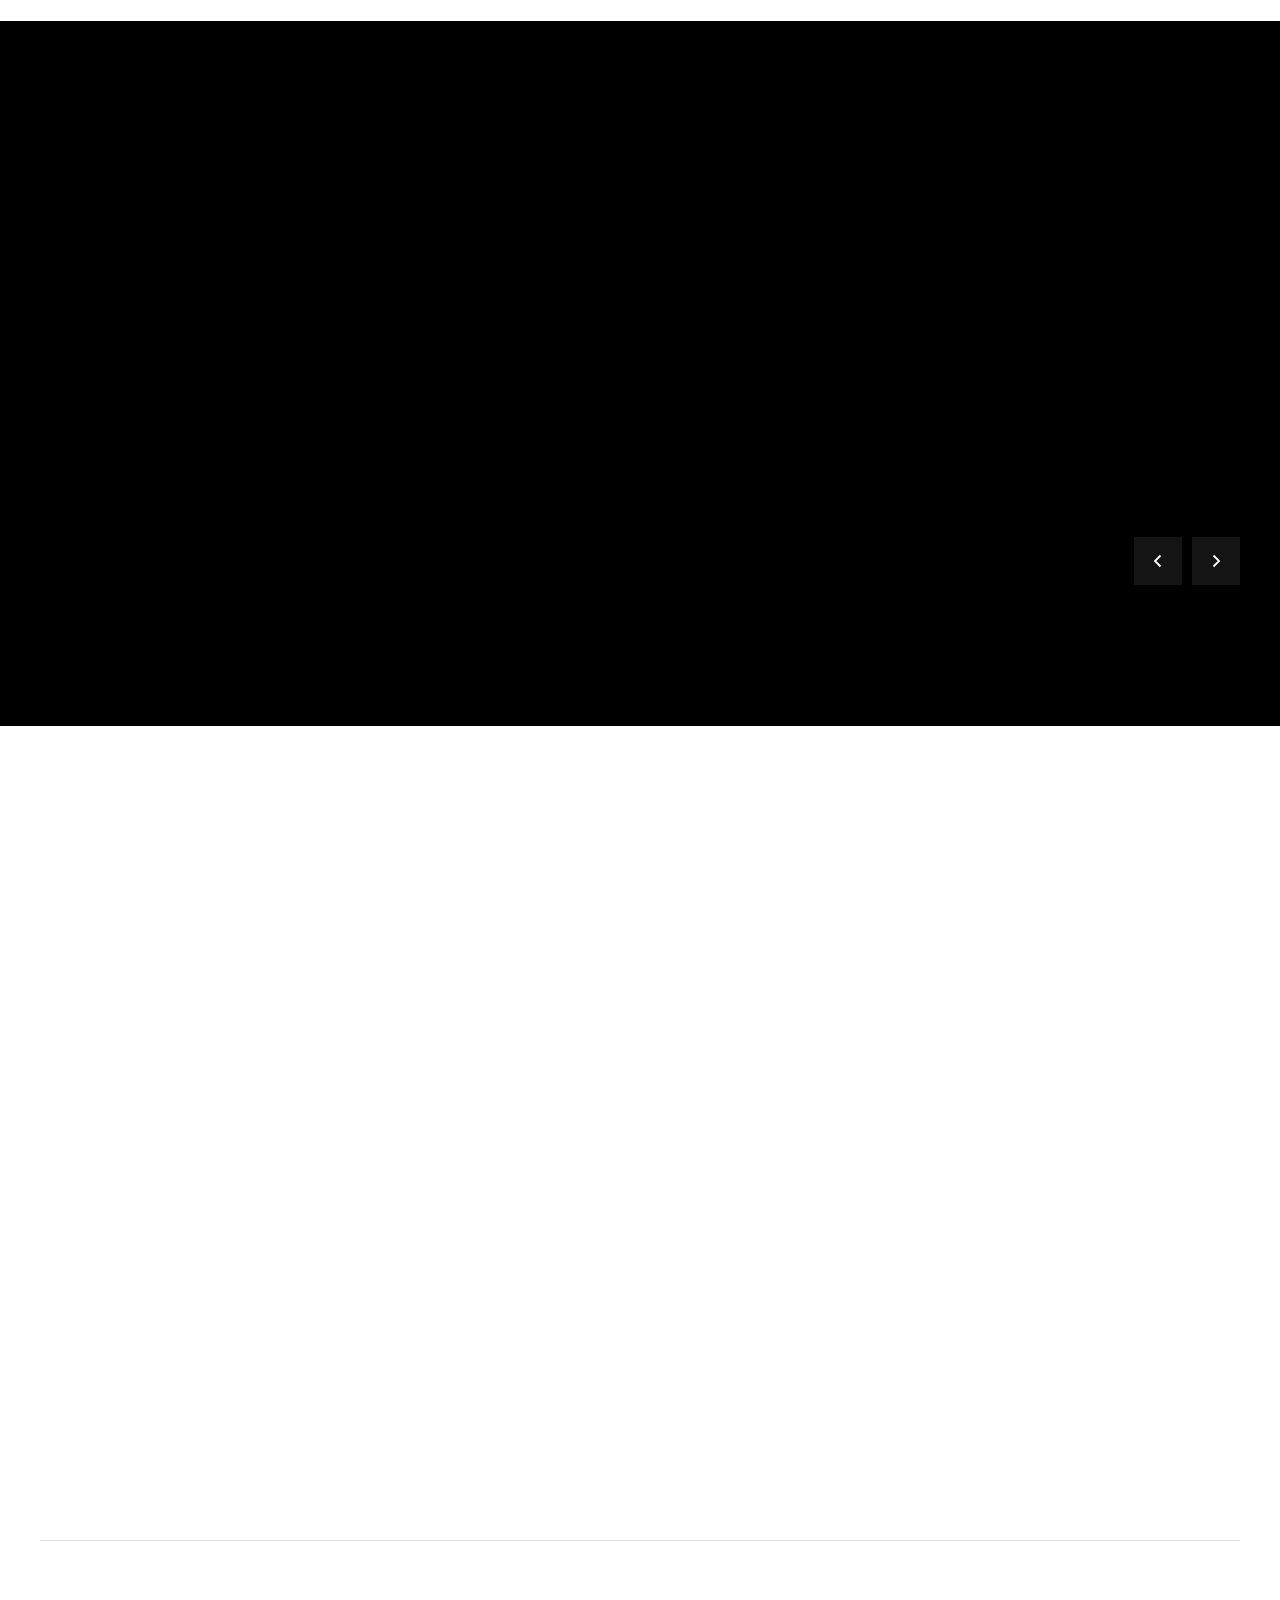
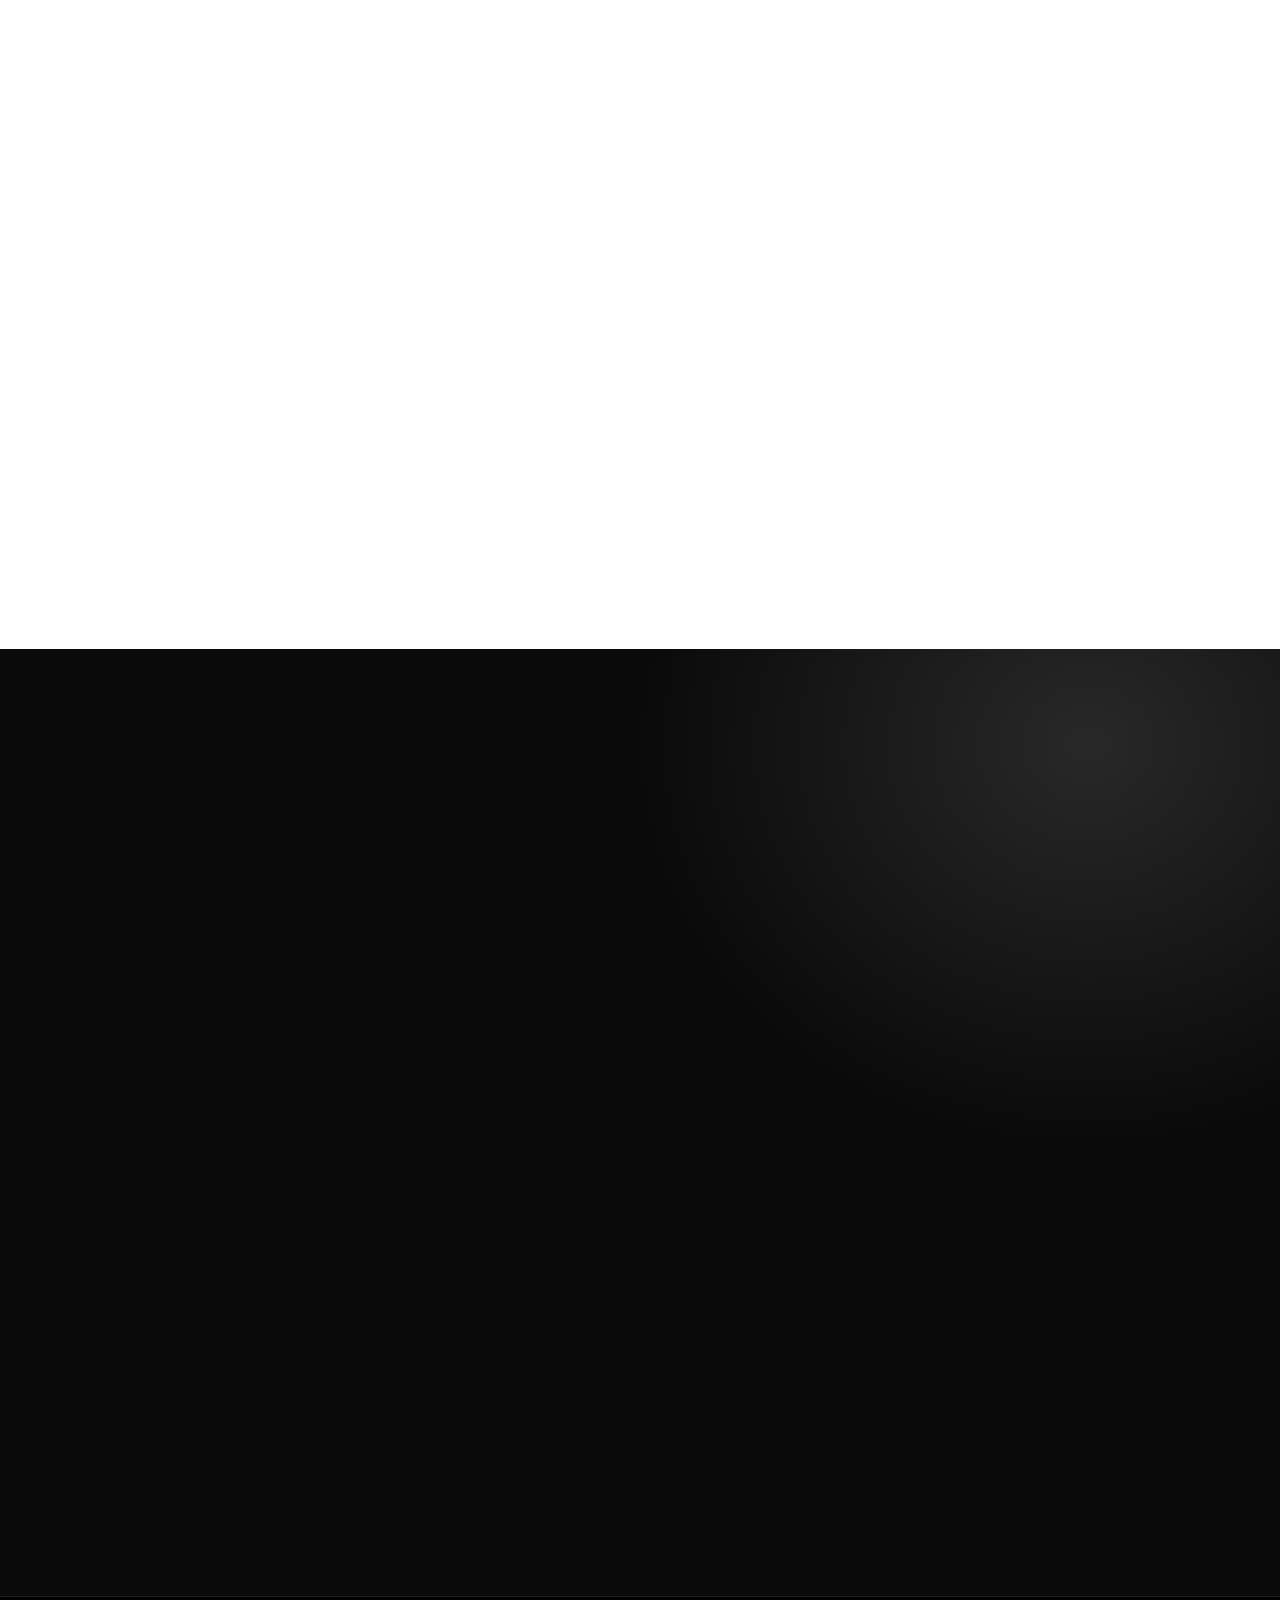
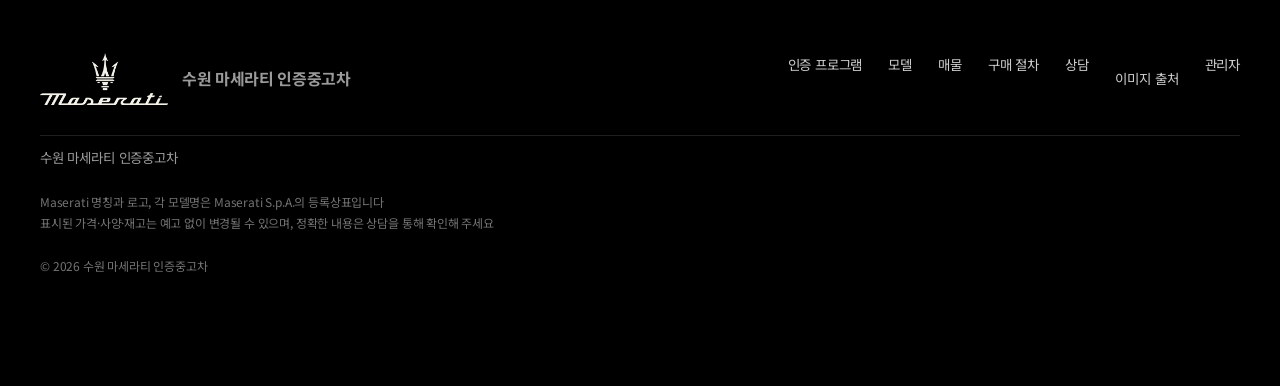
==== commit 868e4dc3: "Add files via upload" ====
--- a/index.html
+++ b/index.html
@@ -8,13 +8,13 @@
 <meta name="keywords" content="마세라티 인증 중고차, 마세라티 중고차, 그레칼레 중고, 르반떼 중고, 기블리 중고, 콰트로포르테 중고, 그란투리스모, MC20, 수원 마세라티, 수원 중고차">
 <meta property="og:type" content="website">
 <meta property="og:title" content="수원 마세라티 인증중고차">
-<meta property="og:description" content="검증은 끝났습니다 · 고르기만 하세요">
+<meta property="og:description" content="필요해서가 아니라 타고 싶어서">
 <meta property="og:image" content="img/quattroporte.webp">
-<meta name="theme-color" content="#070E1B">
+<meta name="theme-color" content="#0A0A0A">
 <link rel="icon" href="data:image/svg+xml,%3Csvg xmlns='http://www.w3.org/2000/svg' viewBox='0 0 64 64'%3E%3Crect width='64' height='64' rx='14' fill='%230A1528'/%3E%3Cpath d='M16 46h32' stroke='%23C8A86E' stroke-width='2'/%3E%3Ctext x='32' y='40' text-anchor='middle' font-family='Georgia,serif' font-size='30' fill='%23E4D0A6'%3E1%3C/text%3E%3C/svg%3E">
 <link rel="preconnect" href="https://fonts.googleapis.com">
 <link rel="preconnect" href="https://fonts.gstatic.com" crossorigin>
-<link href="https://fonts.googleapis.com/css2?family=Cormorant+Garamond:wght@500;600&family=Noto+Sans+KR:wght@400;500;700&display=swap" rel="stylesheet">
+<link href="https://fonts.googleapis.com/css2?family=Jost:wght@300;400;500&family=Noto+Sans+KR:wght@300;400;500;700&display=swap" rel="stylesheet">
 <link rel="preload" as="image" href="img/quattroporte.webp">
 <link rel="stylesheet" href="site.css">
 </head>
@@ -60,11 +60,11 @@
       <div class="hero-bg"></div>
       <div class="hero-copy">
         <p class="eyebrow">Maserati Certified Pre-Owned</p>
-        <h1><span class="ln"><span>검증은 끝났습니다</span></span><span class="ln"><span><em>고르기만 하세요</em></span></span></h1>
-        <p class="lead">이력 확인부터 정밀 점검, 보증까지<br>기준을 통과한 마세라티만 선보입니다</p>
+        <h1><span class="ln"><span>Driven by</span></span><span class="ln"><span><em>Desire</em></span></span></h1>
+        <p class="lead"><b>필요해서가 아니라 타고 싶어서</b>시동을 거는 순간 알게 됩니다 왜 다들 한 번쯤 마세라티를 꿈꾸는지</p>
         <div class="hero-cta">
-          <a class="btn btn-gold" href="#cars">매물 보기</a>
-          <a class="btn btn-ghost" href="#program">인증 프로그램 알아보기</a>
+          <a class="btn btn-gold" href="#models">모델 둘러보기</a>
+          <a class="btn btn-ghost" href="#cars">매물 보기</a>
         </div>
       </div>
       <div class="hero-end" aria-hidden="true"><p>콰트로포르테부터 MC20까지<br><span>여섯 모델을 한자리에서</span></p></div>
@@ -86,12 +86,63 @@
     </div>
   </section>
 
+  <!-- 흐르는 글자 띠 -->
+  <div class="mq" aria-hidden="true"><div class="mq-in"><span>Tridente</span><i></i><span>Modena</span><i></i><span>Nettuno</span><i></i><span>Gran Turismo</span><i></i><span>Dal 1914</span><i></i><span>Tridente</span><i></i><span>Modena</span><i></i><span>Nettuno</span><i></i><span>Gran Turismo</span><i></i><span>Dal 1914</span><i></i></div></div>
+
+  <!-- 선언 + 숫자 -->
+  <section class="say" id="say">
+    <div class="wrap">
+      <h2 class="say-big rv">숫자로는 설명되지 않는<br>차가 있습니다</h2>
+      <p class="say-text" id="sayText">배기음에 고개가 돌아가고 주차장에서 한 번 더 뒤돌아보게 되는 차 화려한 수식어보다 한 번의 시동이 더 많은 것을 말해 주는 차 <span data-g>마세라티는 그런 차입니다</span></p>
+      <div class="stats">
+        <div class="stat rv"><span class="num" data-count="1914">1914</span><p>볼로냐에서 시작된 해</p></div>
+        <div class="stat rv" style="--d:1"><span class="num"><span data-count="110">110</span><sup>년+</sup></span><p>이어 온 역사</p></div>
+        <div class="stat rv" style="--d:2"><span class="num" data-count="6">6</span><p>지금 만날 수 있는 모델</p></div>
+        <div class="stat rv" style="--d:3"><span class="num">1:1</span><p>전담 컨설턴트</p></div>
+      </div>
+    </div>
+  </section>
+
+  <!-- 모션 필름 -->
+  <section class="film" aria-label="마세라티 라인업 영상">
+    <figure style="--i:0"><img src="img/m-grecale-cover.webp" alt="마세라티 Grecale" loading="lazy"><figcaption><small>01 / 06</small><b>Grecale</b><span>Everyday Exceptional</span></figcaption></figure>
+    <figure style="--i:1"><img src="img/m-levante-cover.webp" alt="마세라티 Levante" loading="lazy"><figcaption><small>02 / 06</small><b>Levante</b><span>The Maserati of SUVs</span></figcaption></figure>
+    <figure style="--i:2"><img src="img/m-ghibli-cover.webp" alt="마세라티 Ghibli" loading="lazy"><figcaption><small>03 / 06</small><b>Ghibli</b><span>You&rsquo;re Not Like Everyone Else</span></figcaption></figure>
+    <figure style="--i:3"><img src="img/m-quattroporte-cover.webp" alt="마세라티 Quattroporte" loading="lazy"><figcaption><small>04 / 06</small><b>Quattroporte</b><span>The Original Luxury Sport Sedan</span></figcaption></figure>
+    <figure style="--i:4"><img src="img/m-granturismo-cover.webp" alt="마세라티 GranTurismo" loading="lazy"><figcaption><small>05 / 06</small><b>GranTurismo</b><span>Grand Touring Since 1947</span></figcaption></figure>
+    <figure style="--i:5"><img src="img/m-mc20-cover.webp" alt="마세라티 MC20" loading="lazy"><figcaption><small>06 / 06</small><b>MC20</b><span>Born in Modena</span></figcaption></figure>
+    <div class="film-bar"><i></i></div>
+  </section>
+
+  <!-- 모델 라인업 -->
+  <section class="models light" id="models">
+    <div class="wrap">
+      <div class="sec-head">
+        <p class="eyebrow en-h rv">Six Ways<br>to Maserati</p>
+        <h2 class="h2 rv" style="--d:1">여섯 가지 마세라티<br>모두 인증으로</h2>
+        <p class="lead rv" style="--d:2">아래로 내려가며 한 대씩 만나 보세요<br>이름의 유래부터 실내, 걸어온 길까지 이어집니다</p>
+      </div>
+      <div class="lineup" id="lineup"></div>
+    </div>
+    <nav class="ch-nav" id="chNav" aria-label="모델 바로가기"></nav>
+    <div id="chapters"></div>
+  </section>
+
+  <!-- 한 문장 -->
+  <section class="qt">
+    <div class="wrap">
+      <p class="qt-en rv">Feel It<br>Don&rsquo;t Explain It</p>
+      <h2 class="qt-ko rv" style="--d:1">멋은 설명하는 게 아니라<br><em>느끼는 것</em>입니다</h2>
+      <p class="lead rv" style="--d:2">그래서 고르는 일은 마음에 맡기셔도 됩니다<br>확인하는 일은 저희가 끝내 두었습니다</p>
+    </div>
+  </section>
+
   <!-- 하이라이트 -->
   <section class="hl" id="highlights">
     <div class="wrap hl-top">
       <div class="sec-head">
-        <p class="eyebrow rv">Highlights</p>
-        <h2 class="h2 rv" style="--d:1">먼저, 핵심만</h2>
+        <p class="eyebrow en-h rv">Chosen by Heart<br>Proven by Check</p>
+        <h2 class="h2 rv" style="--d:1">마음으로 고르고<br>확신으로 타세요</h2>
       </div>
       <a class="link rv" style="--d:2" href="#program">인증 프로그램 전체 보기 <svg width="14" height="14" viewBox="0 0 14 14" fill="none" stroke="currentColor" stroke-width="1.6"><path d="M4 1.5 9.5 7 4 12.5"/></svg></a>
     </div>
@@ -120,44 +171,17 @@
     <div class="hl-ctrl">
       <div class="dots" id="hlDots" role="tablist" aria-label="하이라이트 선택"></div>
       <button class="round" id="hlPlay" aria-label="자동 넘김 일시정지">
-        <svg class="i-pause" width="14" height="14" viewBox="0 0 14 14" fill="currentColor"><rect x="2.5" y="1.5" width="3" height="11" rx="1"/><rect x="8.5" y="1.5" width="3" height="11" rx="1"/></svg>
+        <svg class="i-pause" width="14" height="14" viewBox="0 0 14 14" fill="currentColor"><rect x="2.5" y="1.5" width="3" height="11"/><rect x="8.5" y="1.5" width="3" height="11"/></svg>
         <svg class="i-play" hidden width="14" height="14" viewBox="0 0 14 14" fill="currentColor"><path d="M3.5 1.6v10.8a.6.6 0 0 0 .9.5l8.6-5.4a.6.6 0 0 0 0-1L4.4 1.1a.6.6 0 0 0-.9.5Z"/></svg>
       </button>
     </div>
   </section>
 
-  <!-- 선언 + 숫자 -->
-  <section class="say" id="say">
-    <div class="wrap">
-      <p class="say-text" id="sayText">새 차의 설렘은 그대로, 가격의 부담은 가볍게<br>수원 마세라티 인증중고차는 이력이 투명하고 점검을 통과한 마세라티만 골라 <span data-g>인증이라는 이름으로</span> 내어놓습니다</p>
-      <div class="stats">
-        <div class="stat rv"><span class="num" data-count="6">6</span><p>모델 라인업</p></div>
-        <div class="stat rv" style="--d:1"><span class="num"><span data-count="30">30</span><sup>대</sup></span><p>엄선한 인증 매물</p></div>
-        <div class="stat rv" style="--d:2"><span class="num"><span data-count="4">4</span><sup>단계</sup></span><p>인증 절차</p></div>
-        <div class="stat rv" style="--d:3"><span class="num">1:1</span><p>전담 컨설턴트</p></div>
-      </div>
-    </div>
-  </section>
-
-  <!-- 모델 라인업 -->
-  <section class="models light" id="models">
-    <div class="wrap">
-      <div class="sec-head">
-        <p class="eyebrow rv">Lineup</p>
-        <h2 class="h2 rv" style="--d:1">여섯 가지 마세라티<br>모두 인증으로</h2>
-        <p class="lead rv" style="--d:2">아래로 내려가며 한 대씩 만나 보세요<br>이름의 유래부터 실내, 걸어온 길까지 이어집니다</p>
-      </div>
-      <div class="lineup" id="lineup"></div>
-    </div>
-    <nav class="ch-nav" id="chNav" aria-label="모델 바로가기"></nav>
-    <div id="chapters"></div>
-  </section>
-
   <!-- 인증 프로그램 -->
   <section class="prog" id="program">
     <div class="wrap">
       <div class="sec-head">
-        <p class="eyebrow rv">Certified Program</p>
+        <p class="eyebrow en-h rv">Certified<br>in Four Checks</p>
         <h2 class="h2 rv" style="--d:1">인증은 네 번의<br>확인으로 완성됩니다</h2>
         <p class="lead rv" style="--d:2">한 단계라도 기준에 미치지 못하면 매물로 올리지 않습니다</p>
       </div>
@@ -223,34 +247,34 @@
   <section class="bento-sec light" id="inspection">
     <div class="wrap">
       <div class="sec-head center">
-        <p class="eyebrow rv">Inspection</p>
+        <p class="eyebrow en-h rv">Six-Point<br>Inspection</p>
         <h2 class="h2 rv" style="--d:1">점검은 여섯 영역에서</h2>
         <p class="lead rv" style="--d:2">차 한 대를 여섯 개의 눈으로 나누어 봅니다</p>
       </div>
       <div class="bento">
         <article class="tile dark c7 rv">
           <img src="img/detail-engine.webp" alt="" loading="lazy">
-          <span class="ico"><svg width="26" height="26" viewBox="0 0 24 24" fill="none" stroke="currentColor" stroke-width="1.5" stroke-linecap="round" stroke-linejoin="round"><path d="M7 8V5h6v3M4 12H2m2-3v7m0-4h3l2-4h7l2 3h2v6h-3l-2 2H9l-2-2H4"/></svg></span>
+          <span class="ico"><svg width="26" height="26" viewBox="0 0 24 24" fill="none" stroke="currentColor" stroke-width="1.5" stroke-linecap="square" stroke-linejoin="miter"><path d="M7 8V5h6v3M4 12H2m2-3v7m0-4h3l2-4h7l2 3h2v6h-3l-2 2H9l-2-2H4"/></svg></span>
           <div><h3>엔진·파워트레인</h3><p>엔진과 변속기의 작동 상태, 누유 여부, 냉각 계통을 확인합니다</p></div>
         </article>
         <article class="tile c5 rv" style="--d:1">
-          <span class="ico"><svg width="26" height="26" viewBox="0 0 24 24" fill="none" stroke="currentColor" stroke-width="1.5" stroke-linecap="round" stroke-linejoin="round"><circle cx="6" cy="17" r="3"/><circle cx="18" cy="17" r="3"/><path d="M9 17h6M6 14l3-8h6l3 8M9 6V3m6 3V3"/></svg></span>
+          <span class="ico"><svg width="26" height="26" viewBox="0 0 24 24" fill="none" stroke="currentColor" stroke-width="1.5" stroke-linecap="square" stroke-linejoin="miter"><circle cx="6" cy="17" r="3"/><circle cx="18" cy="17" r="3"/><path d="M9 17h6M6 14l3-8h6l3 8M9 6V3m6 3V3"/></svg></span>
           <div><h3>섀시·서스펜션</h3><p>리프트에 올려 하체 부식, 부싱, 쇼크 업소버, 조향 계통을 살핍니다</p></div>
         </article>
         <article class="tile c4 rv">
-          <span class="ico"><svg width="26" height="26" viewBox="0 0 24 24" fill="none" stroke="currentColor" stroke-width="1.5" stroke-linecap="round" stroke-linejoin="round"><circle cx="12" cy="12" r="9"/><circle cx="12" cy="12" r="3"/><path d="M12 3v6m0 6v6M3 12h6m6 0h6"/></svg></span>
+          <span class="ico"><svg width="26" height="26" viewBox="0 0 24 24" fill="none" stroke="currentColor" stroke-width="1.5" stroke-linecap="square" stroke-linejoin="miter"><circle cx="12" cy="12" r="9"/><circle cx="12" cy="12" r="3"/><path d="M12 3v6m0 6v6M3 12h6m6 0h6"/></svg></span>
           <div><h3>브레이크·타이어</h3><p>패드와 디스크 잔량, 타이어 마모 상태와 제조 시기를 확인합니다</p></div>
         </article>
         <article class="tile c4 rv" style="--d:1">
-          <span class="ico"><svg width="26" height="26" viewBox="0 0 24 24" fill="none" stroke="currentColor" stroke-width="1.5" stroke-linecap="round" stroke-linejoin="round"><rect x="3" y="5" width="18" height="12" rx="2"/><path d="M8 21h8m-4-4v4M7 12l2.5-3 2.5 4 2-2 3 3"/></svg></span>
+          <span class="ico"><svg width="26" height="26" viewBox="0 0 24 24" fill="none" stroke="currentColor" stroke-width="1.5" stroke-linecap="square" stroke-linejoin="miter"><rect x="3" y="5" width="18" height="12" rx="2"/><path d="M8 21h8m-4-4v4M7 12l2.5-3 2.5 4 2-2 3 3"/></svg></span>
           <div><h3>전장·인포테인먼트</h3><p>진단기로 고장 코드를 조회하고 편의 장치의 작동을 하나씩 확인합니다</p></div>
         </article>
         <article class="tile c4 rv" style="--d:2">
-          <span class="ico"><svg width="26" height="26" viewBox="0 0 24 24" fill="none" stroke="currentColor" stroke-width="1.5" stroke-linecap="round" stroke-linejoin="round"><path d="M3 15l2-5c.6-1.6 1.6-2.5 3.5-2.5h7c1.900 0 2.900.9 3.500 2.500l2 5v3h-3m-12 0H3v-3m3 3h12M6.500 14.500h.01m10.990 0h.01"/><path d="M12 3v2m5-1-1 1.500M7 4l1 1.500"/></svg></span>
+          <span class="ico"><svg width="26" height="26" viewBox="0 0 24 24" fill="none" stroke="currentColor" stroke-width="1.5" stroke-linecap="square" stroke-linejoin="miter"><path d="M3 15l2-5c.6-1.6 1.6-2.5 3.5-2.5h7c1.900 0 2.900.9 3.500 2.500l2 5v3h-3m-12 0H3v-3m3 3h12M6.500 14.500h.01m10.990 0h.01"/><path d="M12 3v2m5-1-1 1.500M7 4l1 1.500"/></svg></span>
           <div><h3>외관·도장</h3><p>패널별 도막 두께를 측정해 판금·교환 여부를 확인합니다</p></div>
         </article>
         <article class="tile c5 rv">
-          <span class="ico"><svg width="26" height="26" viewBox="0 0 24 24" fill="none" stroke="currentColor" stroke-width="1.5" stroke-linecap="round" stroke-linejoin="round"><path d="M7 20v-7a3 3 0 0 1 3-3h4a3 3 0 0 1 3 3v7M5 20h14M9 10V6a3 3 0 0 1 6 0v4"/></svg></span>
+          <span class="ico"><svg width="26" height="26" viewBox="0 0 24 24" fill="none" stroke="currentColor" stroke-width="1.5" stroke-linecap="square" stroke-linejoin="miter"><path d="M7 20v-7a3 3 0 0 1 3-3h4a3 3 0 0 1 3 3v7M5 20h14M9 10V6a3 3 0 0 1 6 0v4"/></svg></span>
           <div><h3>실내·편의</h3><p>시트와 트림, 공조, 선루프 등 실내 장치의 상태와 작동을 점검합니다</p></div>
         </article>
         <article class="tile gold c7 rv" style="--d:1">
@@ -266,7 +290,7 @@
   <section class="feat" id="featured">
     <div class="wrap hl-top" style="margin-bottom:0">
       <div class="sec-head">
-        <p class="eyebrow rv">Inventory</p>
+        <p class="eyebrow en-h rv">Available<br>Now</p>
         <h2 class="h2 rv" style="--d:1">지금 만날 수 있는 매물</h2>
       </div>
       <a class="link rv" style="--d:2" href="#cars">전체 매물 보기 <svg width="14" height="14" viewBox="0 0 14 14" fill="none" stroke="currentColor" stroke-width="1.6"><path d="M4 1.500 9.500 7 4 12.500"/></svg></a>
@@ -282,7 +306,7 @@
   <section class="proc light" id="process">
     <div class="wrap">
       <div class="sec-head">
-        <p class="eyebrow rv">Process</p>
+        <p class="eyebrow en-h rv">Four Steps<br>to Yours</p>
         <h2 class="h2 rv" style="--d:1">구매는 네 걸음이면 충분합니다</h2>
       </div>
       <div class="steps4 rv" id="steps4">
@@ -294,7 +318,7 @@
 
       <div class="faq" id="faq">
         <div class="sec-head">
-          <p class="eyebrow rv">FAQ</p>
+          <p class="eyebrow en-h rv">FAQ</p>
           <h2 class="h2 rv" style="--d:1;font-size:clamp(28px,3.6vw,48px)">자주 묻는 질문</h2>
         </div>
         <div class="acc rv" id="acc">
@@ -328,7 +352,7 @@
     <div class="wrap contact-grid">
       <div>
         <div class="sec-head">
-          <p class="eyebrow rv">Contact</p>
+          <p class="eyebrow en-h rv">Talk<br>to Us</p>
           <h2 class="h2 rv" style="--d:1">궁금한 점은<br>전담 컨설턴트에게</h2>
           <p class="lead rv" style="--d:2">관심 모델과 연락처를 남겨 주시면 일정에 맞춰 상담을 준비합니다</p>
         </div>
--- a/site.css
+++ b/site.css
@@ -1,16 +1,16 @@
 /* 수원 마세라티 인증중고차 */
-html,body{background:#070E1B}
+html,body{background:#0A0A0A}
 :root{
-  --navy-950:#050B16; --navy-900:#070E1B; --navy-850:#0A1528; --navy-800:#0F1D36; --navy-700:#182B4B; --navy-600:#24406B;
-  --gold:#C8A86E; --gold-soft:#E4D0A6; --gold-deep:#9C7C45;
-  --ivory:#F5F2EA; --paper:#FBFAF6; --sand:#ECE7DB;
-  --ink:#0B1626; --ink-2:#34404F; --mute:#6C7686; --mute-d:#8E9BB0;
-  --line:rgba(11,22,38,.12); --line-d:rgba(255,255,255,.12);
+  --navy-950:#000000; --navy-900:#0A0A0A; --navy-850:#111111; --navy-800:#171717; --navy-700:#222222; --navy-600:#2E2E2E;
+  --gold:#FFC400; --gold-soft:#FFD23F; --gold-deep:#0A0A0A;
+  --ivory:#FFFFFF; --paper:#FFFFFF; --sand:#EFEFEF;
+  --ink:#0A0A0A; --ink-2:#333333; --mute:#6B6B6B; --mute-d:#9A9A9A;
+  --line:rgba(10,10,10,.12); --line-d:rgba(255,255,255,.12);
   --ok:#2E8B6A;
   --sans:"Noto Sans KR","Apple SD Gothic Neo","Malgun Gothic",system-ui,sans-serif;
-  --serif:"Cormorant Garamond","Times New Roman",serif;
+  --serif:"Jost","Noto Sans KR",sans-serif;
   --ease:cubic-bezier(.22,.61,.21,1); --ease-out:cubic-bezier(.16,1,.3,1);
-  --nav-h:60px; --wrap:1200px; --r-lg:28px; --r-md:18px;
+  --nav-h:60px; --wrap:1200px; --r-lg:0px; --r-md:0px;
 }
 *{box-sizing:border-box;margin:0;padding:0}
 html{-webkit-text-size-adjust:100%;scroll-behavior:smooth}
@@ -19,7 +19,7 @@
 a{color:inherit;text-decoration:none}
 button{font:inherit;color:inherit;background:none;border:0;cursor:pointer}
 ul{list-style:none}
-:focus-visible{outline:2px solid var(--gold);outline-offset:3px;border-radius:6px}
+:focus-visible{outline:2px solid var(--gold);outline-offset:3px;border-radius:0}
 .wrap{width:min(var(--wrap),100% - 48px);margin-inline:auto}
 .sr{position:absolute;width:1px;height:1px;overflow:hidden;clip:rect(0 0 0 0)}
 [hidden]{display:none!important}
@@ -36,15 +36,15 @@
 .sec-head.center{text-align:center;margin-inline:auto;justify-items:center}
 
 /* ---------- buttons ---------- */
-.btn{display:inline-flex;align-items:center;justify-content:center;gap:8px;height:48px;padding:0 26px;border-radius:999px;font-size:15px;font-weight:500;letter-spacing:-.01em;transition:transform .35s var(--ease-out),background .25s,color .25s,border-color .25s,box-shadow .25s;white-space:nowrap}
+.btn{display:inline-flex;align-items:center;justify-content:center;gap:8px;height:48px;padding:0 26px;border-radius:0;font-size:15px;font-weight:500;letter-spacing:-.01em;transition:transform .35s var(--ease-out),background .25s,color .25s,border-color .25s,box-shadow .25s;white-space:nowrap}
 .btn:active{transform:scale(.97)}
 .btn-gold{background:var(--gold);color:#12100A}
-.btn-gold:hover{background:var(--gold-soft);box-shadow:0 10px 30px -10px rgba(200,168,110,.6)}
+.btn-gold:hover{background:var(--gold-soft);box-shadow:0 10px 30px -10px rgba(255,196,0,.6)}
 .btn-ghost{border:1px solid rgba(255,255,255,.28);color:var(--ivory)}
 .btn-ghost:hover{border-color:var(--gold);color:var(--gold-soft)}
 .btn-dark{background:var(--navy-850);color:var(--ivory)}
 .btn-dark:hover{background:var(--navy-700)}
-.btn-line{border:1px solid rgba(11,22,38,.25);color:var(--ink)}
+.btn-line{border:1px solid rgba(10,10,10,.25);color:var(--ink)}
 .btn-line:hover{border-color:var(--ink);background:var(--ink);color:var(--ivory)}
 .btn-sm{height:38px;padding:0 18px;font-size:13.5px}
 .link{display:inline-flex;align-items:center;gap:6px;color:var(--gold-soft);font-size:16px;font-weight:500}
@@ -54,14 +54,14 @@
 
 /* ---------- nav ---------- */
 .nav{position:fixed;inset:0 0 auto 0;height:var(--nav-h);z-index:90;transition:background .4s,border-color .4s,backdrop-filter .4s;border-bottom:1px solid transparent}
-.nav.solid,.nav.open{background:rgba(7,14,27,.78);-webkit-backdrop-filter:saturate(180%) blur(20px);backdrop-filter:saturate(180%) blur(20px);border-color:var(--line-d)}
+.nav.solid,.nav.open{background:rgba(10,10,10,.78);-webkit-backdrop-filter:saturate(180%) blur(20px);backdrop-filter:saturate(180%) blur(20px);border-color:var(--line-d)}
 .nav-in{height:100%;display:flex;align-items:center;justify-content:space-between;gap:24px}
 .brand{display:flex;align-items:center;gap:14px}
 .brand-logo{height:40px;width:auto;flex:none}
 .brand-mark.ko{font-size:16px;letter-spacing:-.02em;font-weight:700}
 .brand-mark{font-size:15px;font-weight:700;letter-spacing:.28em;white-space:nowrap}
 .brand-sub{padding-left:14px;border-left:1px solid var(--gold);font-size:11px;letter-spacing:.14em;color:var(--gold-soft);white-space:nowrap;line-height:1.2}
-.menu{display:flex;gap:34px;font-size:14px;color:rgba(245,242,234,.78)}
+.menu{display:flex;gap:34px;font-size:14px;color:rgba(255,255,255,.78)}
 .menu a{position:relative;padding:6px 0;transition:color .25s}
 .menu a::after{content:"";position:absolute;left:0;right:0;bottom:0;height:1px;background:var(--gold);transform:scaleX(0);transform-origin:left;transition:transform .4s var(--ease-out)}
 .menu a:hover,.menu a.on{color:#fff}
@@ -72,7 +72,7 @@
 .burger i:nth-child(1){top:15px}.burger i:nth-child(2){top:24px}
 .nav.open .burger i:nth-child(1){top:19.5px;transform:rotate(45deg)}
 .nav.open .burger i:nth-child(2){top:19.5px;transform:rotate(-45deg)}
-.drawer{position:fixed;inset:var(--nav-h) 0 0 0;z-index:89;background:rgba(7,14,27,.97);-webkit-backdrop-filter:blur(20px);backdrop-filter:blur(20px);padding:28px 24px;display:grid;align-content:start;gap:2px;opacity:0;pointer-events:none;transition:opacity .35s}
+.drawer{position:fixed;inset:var(--nav-h) 0 0 0;z-index:89;background:rgba(10,10,10,.97);-webkit-backdrop-filter:blur(20px);backdrop-filter:blur(20px);padding:28px 24px;display:grid;align-content:start;gap:2px;opacity:0;pointer-events:none;transition:opacity .35s}
 .drawer.open{opacity:1;pointer-events:auto}
 .drawer a{display:block;padding:16px 4px;font-size:26px;font-weight:700;letter-spacing:-.03em;border-bottom:1px solid var(--line-d);transform:translateY(12px);opacity:0;transition:transform .5s var(--ease-out),opacity .5s}
 .drawer.open a{transform:none;opacity:1}
@@ -92,21 +92,21 @@
 .hero{position:relative;height:190vh;background:var(--navy-900)}
 .hero-sticky{position:sticky;top:0;height:100vh;height:100svh;min-height:600px;overflow:hidden;display:flex;flex-direction:column;align-items:center}
 .hero-bg{position:absolute;inset:0;background:
-  radial-gradient(62% 44% at 50% 80%,rgba(36,64,107,.66),transparent 70%),
-  radial-gradient(90% 60% at 50% 0%,rgba(15,29,54,.9),transparent 70%),
-  linear-gradient(180deg,#070E1B 0%,#081223 60%,#050B16 100%)}
+  radial-gradient(62% 44% at 50% 80%,rgba(70,70,70,.66),transparent 70%),
+  radial-gradient(90% 60% at 50% 0%,rgba(23,23,23,.9),transparent 70%),
+  linear-gradient(180deg,#0A0A0A 0%,#0D0D0D 60%,#000000 100%)}
 .hero-copy{position:relative;z-index:3;flex:none;text-align:center;padding-top:calc(var(--nav-h) + clamp(18px,4.4vh,52px));display:grid;justify-items:center;gap:clamp(12px,2vh,20px);opacity:calc(1 - var(--p,0)*2.6);transform:translateY(calc(var(--p,0)*-70px));width:min(980px,100% - 40px)}
 .hero h1{font-size:clamp(36px,min(5.8vw,9.6vh),84px);font-weight:700;line-height:1.1;letter-spacing:-.045em}
 .hero h1 .ln{display:block;overflow:hidden;padding-bottom:.08em}
 .hero h1 .ln>span{display:block;transform:translateY(105%);transition:transform 1.1s var(--ease-out)}
 .hero h1 .ln:nth-child(2)>span{transition-delay:.12s}
-.hero h1 em{font-style:normal;background:linear-gradient(100deg,#F5F2EA 10%,#E4D0A6 50%,#C8A86E 90%);-webkit-background-clip:text;background-clip:text;color:transparent}
+.hero h1 em{font-style:normal;background:linear-gradient(100deg,#FFFFFF 10%,#FFD23F 50%,#FFC400 90%);-webkit-background-clip:text;background-clip:text;color:transparent}
 .hero .lead{max-width:760px;opacity:0;transform:translateY(16px);transition:opacity .9s var(--ease-out) .45s,transform .9s var(--ease-out) .45s}
 .hero .eyebrow{opacity:0;transition:opacity .9s .1s}
 .hero-cta{display:flex;gap:12px;flex-wrap:wrap;justify-content:center;margin-top:4px;opacity:0;transform:translateY(16px);transition:opacity .9s var(--ease-out) .6s,transform .9s var(--ease-out) .6s}
 .hero-stage{position:relative;z-index:2;flex:1;min-height:0;width:100%;margin-top:clamp(6px,1.6vh,20px)}
-.hero-word{position:absolute;left:50%;bottom:24%;transform:translateX(calc(-50% + var(--p,0)*-5vw));font-family:var(--serif);font-weight:500;font-size:clamp(70px,15.5vw,250px);line-height:.8;letter-spacing:.03em;color:transparent;-webkit-text-stroke:1px rgba(200,168,110,.3);white-space:nowrap;user-select:none;opacity:calc(1 - var(--p,0)*.7)}
-.hero-horizon{position:absolute;left:50%;bottom:11%;width:min(1100px,84vw);height:1px;transform:translateX(-50%) scaleX(var(--hz,0));background:linear-gradient(90deg,transparent,rgba(200,168,110,.75) 30%,rgba(228,208,166,.9) 50%,rgba(200,168,110,.75) 70%,transparent);transition:transform 1.8s var(--ease-out) .5s}
+.hero-word{position:absolute;left:50%;bottom:24%;transform:translateX(calc(-50% + var(--p,0)*-5vw));font-family:var(--serif);font-weight:500;font-size:clamp(70px,15.5vw,250px);line-height:.8;letter-spacing:.03em;color:transparent;-webkit-text-stroke:1px rgba(255,196,0,.3);white-space:nowrap;user-select:none;opacity:calc(1 - var(--p,0)*.7)}
+.hero-horizon{position:absolute;left:50%;bottom:11%;width:min(1100px,84vw);height:1px;transform:translateX(-50%) scaleX(var(--hz,0));background:linear-gradient(90deg,transparent,rgba(255,196,0,.75) 30%,rgba(255,210,63,.9) 50%,rgba(255,196,0,.75) 70%,transparent);transition:transform 1.8s var(--ease-out) .5s}
 .hero-car{position:absolute;inset:0 0 3% 0;display:grid;grid-template:minmax(0,1fr)/minmax(0,1fr);place-items:end center;transform:translateX(var(--in,46vw)) scale(calc(1 + var(--p,0)*var(--zoom,.3)));transform-origin:50% 90%;transition:transform 1.9s var(--ease-out) .25s,filter 1.6s .25s,opacity 1.2s .25s;opacity:0;filter:blur(14px);will-change:transform}
 .hero-carbox{position:relative;height:100%;max-height:430px;aspect-ratio:1600/629;max-width:min(1090px,94vw)}
 .hero-carbox img{width:100%;height:100%;object-fit:contain;object-position:50% 100%;filter:drop-shadow(0 36px 30px rgba(0,0,0,.55))}
@@ -133,37 +133,37 @@
 .hl-top{display:flex;justify-content:space-between;align-items:end;gap:24px;margin-bottom:clamp(28px,4vw,52px)}
 .hl-track{position:relative;display:flex;gap:20px;overflow-x:auto;scroll-snap-type:x mandatory;scrollbar-width:none;padding-inline:max(24px,calc((100vw - var(--wrap))/2));scroll-padding-inline:max(24px,calc((100vw - var(--wrap))/2));-webkit-overflow-scrolling:touch}
 .hl-track::-webkit-scrollbar{display:none}
-.hl-card{position:relative;flex:0 0 min(1000px,86vw);aspect-ratio:16/9;border-radius:var(--r-lg);overflow:hidden;scroll-snap-align:start;background:var(--navy-800);isolation:isolate;transition:opacity .6s,transform .8s var(--ease-out);opacity:.42;transform:scale(.97)}
+.hl-card{position:relative;flex:0 0 min(1000px,86vw);aspect-ratio:16/9;border-radius:0;overflow:hidden;scroll-snap-align:start;background:var(--navy-800);isolation:isolate;transition:opacity .6s,transform .8s var(--ease-out);opacity:.42;transform:scale(.97)}
 .hl-card.on{opacity:1;transform:none}
 .hl-card>img{position:absolute;inset:0;width:100%;height:100%;object-fit:cover;z-index:-2;transform:scale(1.08);transition:transform 6s linear}
 .hl-card.on>img{transform:scale(1)}
-.hl-card::before{content:"";position:absolute;inset:0;z-index:-1;background:linear-gradient(100deg,rgba(5,11,22,.88) 0%,rgba(5,11,22,.62) 34%,rgba(5,11,22,.12) 64%,transparent 80%),linear-gradient(180deg,rgba(5,11,22,.55) 0%,transparent 40%,rgba(5,11,22,.45) 100%)}
-.hl-card.stage::before{background:radial-gradient(70% 60% at 60% 85%,rgba(36,64,107,.8),transparent 70%)}
+.hl-card::before{content:"";position:absolute;inset:0;z-index:-1;background:linear-gradient(100deg,rgba(0,0,0,.88) 0%,rgba(0,0,0,.62) 34%,rgba(0,0,0,.12) 64%,transparent 80%),linear-gradient(180deg,rgba(0,0,0,.55) 0%,transparent 40%,rgba(0,0,0,.45) 100%)}
+.hl-card.stage::before{background:radial-gradient(70% 60% at 60% 85%,rgba(70,70,70,.8),transparent 70%)}
 .hl-card.stage>img{object-fit:contain;object-position:100% 100%;inset:auto 3% 5% auto;width:64%;height:56%;transform:translateX(6%) scale(1);transition:transform 1.6s var(--ease-out)}
 .hl-card.stage.on>img{transform:none}
 .hl-txt{padding:clamp(24px,3.6vw,48px);max-width:640px}
 .hl-txt small{display:block;font-size:13px;letter-spacing:.2em;color:var(--gold-soft);margin-bottom:12px;text-transform:uppercase}
 .hl-txt h3{font-size:clamp(24px,3.5vw,48px);font-weight:700;line-height:1.18;letter-spacing:-.04em;text-shadow:0 2px 24px rgba(0,0,0,.35)}
-.hl-txt p{margin-top:12px;font-size:clamp(14px,1.3vw,17px);color:rgba(245,242,234,.8);max-width:440px}
+.hl-txt p{margin-top:12px;font-size:clamp(14px,1.3vw,17px);color:rgba(255,255,255,.8);max-width:440px}
 .hl-ctrl{display:flex;justify-content:center;align-items:center;gap:14px;margin-top:30px}
-.dots{display:flex;align-items:center;gap:10px;height:48px;padding:0 20px;border-radius:999px;background:rgba(255,255,255,.08);-webkit-backdrop-filter:blur(12px);backdrop-filter:blur(12px)}
-.dots button{width:8px;height:8px;border-radius:999px;background:rgba(255,255,255,.4);position:relative;overflow:hidden;transition:width .5s var(--ease-out),background .3s}
+.dots{display:flex;align-items:center;gap:10px;height:48px;padding:0 20px;border-radius:0;background:rgba(255,255,255,.08);-webkit-backdrop-filter:blur(12px);backdrop-filter:blur(12px)}
+.dots button{width:8px;height:8px;border-radius:0;background:rgba(255,255,255,.4);position:relative;overflow:hidden;transition:width .5s var(--ease-out),background .3s}
 .dots button.on{width:48px;background:rgba(255,255,255,.28)}
-.dots button i{position:absolute;inset:0;background:var(--gold-soft);transform:scaleX(0);transform-origin:left;border-radius:inherit}
+.dots button i{position:absolute;inset:0;background:var(--gold-soft);transform:scaleX(0);transform-origin:left;border-radius:0}
 .dots button.on i{transform:scaleX(var(--prog,0))}
-.round{width:48px;height:48px;border-radius:50%;display:grid;place-items:center;background:rgba(255,255,255,.08);transition:background .25s,opacity .25s,transform .3s var(--ease-out)}
+.round{width:48px;height:48px;border-radius:0;display:grid;place-items:center;background:rgba(255,255,255,.08);transition:background .25s,opacity .25s,transform .3s var(--ease-out)}
 .round:hover{background:rgba(255,255,255,.18)}
 .round:active{transform:scale(.92)}
 .round[disabled]{opacity:.3;cursor:default}
-.light .round{background:rgba(11,22,38,.07)}
-.light .round:hover{background:rgba(11,22,38,.14)}
+.light .round{background:rgba(10,10,10,.07)}
+.light .round:hover{background:rgba(10,10,10,.14)}
 
 /* =========================================================
    STATEMENT
    ========================================================= */
 .say{background:var(--navy-900);padding:clamp(100px,14vw,200px) 0}
 .say-text{font-size:clamp(26px,4.2vw,58px);font-weight:700;line-height:1.32;letter-spacing:-.04em;max-width:1040px;margin-inline:auto;text-align:center}
-.say-text .w{color:rgba(245,242,234,.16);transition:color .5s}
+.say-text .w{color:rgba(255,255,255,.16);transition:color .5s}
 .say-text .w.on{color:var(--ivory)}
 .say-text .w.g.on{color:var(--gold-soft)}
 .stats{display:grid;grid-template-columns:repeat(4,1fr);margin-top:clamp(60px,8vw,110px);border-top:1px solid var(--line-d)}
@@ -180,28 +180,28 @@
 .models{padding:clamp(90px,11vw,160px) 0}
 .mv{display:grid;grid-template-columns:340px 1fr;gap:22px;margin-top:clamp(36px,5vw,64px);align-items:stretch}
 .mv-list{display:flex;flex-direction:column;gap:10px}
-.mv-item{border-radius:22px;background:#fff;border:1px solid var(--line);transition:background .4s,border-color .4s,box-shadow .5s;overflow:hidden}
-.mv-item.on{background:var(--navy-850);color:var(--ivory);border-color:transparent;box-shadow:0 24px 50px -24px rgba(10,21,40,.55)}
+.mv-item{border-radius:0;background:#fff;border:1px solid var(--line);transition:background .4s,border-color .4s,box-shadow .5s;overflow:hidden}
+.mv-item.on{background:var(--navy-850);color:var(--ivory);border-color:transparent;box-shadow:0 24px 50px -24px rgba(14,14,14,.55)}
 .mv-btn{width:100%;display:flex;align-items:center;gap:12px;padding:15px 20px;text-align:left;font-weight:500;font-size:16.5px}
-.mv-btn .plus{width:22px;height:22px;border-radius:50%;border:1px solid currentColor;display:grid;place-items:center;flex:none;opacity:.7;transition:transform .5s var(--ease-out),background .3s,border-color .3s,color .3s}
+.mv-btn .plus{width:22px;height:22px;border-radius:0;border:1px solid currentColor;display:grid;place-items:center;flex:none;opacity:.7;transition:transform .5s var(--ease-out),background .3s,border-color .3s,color .3s}
 .mv-item.on .plus{transform:rotate(45deg);background:var(--gold);border-color:var(--gold);color:#12100A;opacity:1}
 .mv-btn small{margin-left:auto;font-size:12px;letter-spacing:.14em;color:var(--mute);text-transform:uppercase}
 .mv-item.on .mv-btn small{color:var(--gold-soft)}
 .mv-more{display:grid;grid-template-rows:0fr;transition:grid-template-rows .6s var(--ease-out)}
 .mv-item.on .mv-more{grid-template-rows:1fr}
 .mv-more>div{overflow:hidden}
-.mv-more p{padding:0 20px;font-size:14.5px;line-height:1.65;color:rgba(245,242,234,.74)}
+.mv-more p{padding:0 20px;font-size:14.5px;line-height:1.65;color:rgba(255,255,255,.74)}
 .mv-more .link{margin:14px 20px 20px;font-size:14.5px;color:var(--gold-soft)}
-.mv-stage{position:relative;border-radius:var(--r-lg);overflow:hidden;background:var(--navy-850);color:var(--ivory);min-height:560px;isolation:isolate}
-.mv-stage::before{content:"";position:absolute;inset:0;z-index:-1;background:radial-gradient(70% 55% at 55% 82%,color-mix(in srgb,var(--tint,#24406B) 46%,transparent),transparent 72%),linear-gradient(180deg,#0A1528,#060D1A);transition:background .8s}
-.mv-name{position:absolute;left:0;right:0;top:9%;text-align:center;font-family:var(--serif);font-size:clamp(60px,10vw,150px);font-weight:500;line-height:.9;color:transparent;-webkit-text-stroke:1px rgba(228,208,166,.3);white-space:nowrap;letter-spacing:.01em}
+.mv-stage{position:relative;border-radius:0;overflow:hidden;background:var(--navy-850);color:var(--ivory);min-height:560px;isolation:isolate}
+.mv-stage::before{content:"";position:absolute;inset:0;z-index:-1;background:radial-gradient(70% 55% at 55% 82%,color-mix(in srgb,var(--tint,#2E2E2E) 46%,transparent),transparent 72%),linear-gradient(180deg,#111111,#080808);transition:background .8s}
+.mv-name{position:absolute;left:0;right:0;top:9%;text-align:center;font-family:var(--serif);font-size:clamp(60px,10vw,150px);font-weight:500;line-height:.9;color:transparent;-webkit-text-stroke:1px rgba(255,210,63,.3);white-space:nowrap;letter-spacing:.01em}
 .mv-name span{display:inline-block;animation:nameIn .9s var(--ease-out) both}
 @keyframes nameIn{from{opacity:0;transform:translateY(30%)}to{opacity:1;transform:none}}
 .mv-car{position:absolute;left:5%;right:5%;bottom:24%;height:52%;display:grid;place-items:end center}
 .mv-car img{position:absolute;max-height:100%;max-width:100%;bottom:0;opacity:0;transform:translateX(9%) scale(.96);transition:opacity .5s,transform .9s var(--ease-out);filter:drop-shadow(0 30px 26px rgba(0,0,0,.5))}
 .mv-car img.on{opacity:1;transform:none}
 .mv-car img.out{opacity:0;transform:translateX(-9%) scale(.96)}
-.mv-meta{position:absolute;left:0;right:0;bottom:0;display:grid;grid-template-columns:repeat(3,1fr) auto;gap:0;border-top:1px solid var(--line-d);background:rgba(5,11,22,.4);-webkit-backdrop-filter:blur(10px);backdrop-filter:blur(10px)}
+.mv-meta{position:absolute;left:0;right:0;bottom:0;display:grid;grid-template-columns:repeat(3,1fr) auto;gap:0;border-top:1px solid var(--line-d);background:rgba(0,0,0,.4);-webkit-backdrop-filter:blur(10px);backdrop-filter:blur(10px)}
 .mv-meta div{padding:18px 24px;border-left:1px solid var(--line-d)}
 .mv-meta div:first-child{border-left:0}
 .mv-meta dt{font-size:11.5px;letter-spacing:.16em;color:var(--mute-d);text-transform:uppercase}
@@ -213,10 +213,10 @@
    ========================================================= */
 .prog{background:var(--navy-900);padding:clamp(90px,11vw,160px) 0 clamp(60px,8vw,110px)}
 .story{display:grid;grid-template-columns:1fr 1fr;gap:clamp(32px,6vw,96px);margin-top:clamp(40px,6vw,80px)}
-.story-media{position:sticky;top:calc(var(--nav-h) + 6vh);height:min(76vh,680px);border-radius:var(--r-lg);overflow:hidden;background:var(--navy-800)}
+.story-media{position:sticky;top:calc(var(--nav-h) + 6vh);height:min(76vh,680px);border-radius:0;overflow:hidden;background:var(--navy-800)}
 .story-media img{position:absolute;inset:0;width:100%;height:100%;object-fit:cover;opacity:0;transform:scale(1.08);transition:opacity .9s,transform 1.6s var(--ease-out)}
 .story-media img.on{opacity:1;transform:none}
-.story-media::after{content:"";position:absolute;inset:0;background:linear-gradient(180deg,transparent 55%,rgba(5,11,22,.78))}
+.story-media::after{content:"";position:absolute;inset:0;background:linear-gradient(180deg,transparent 55%,rgba(0,0,0,.78))}
 .story-count{position:absolute;z-index:2;left:26px;right:26px;bottom:24px;display:flex;align-items:center;gap:16px;font-size:13px;letter-spacing:.14em;color:var(--ivory)}
 .story-count .bar{flex:1;height:1px;background:rgba(255,255,255,.25);position:relative}
 .story-count .bar i{position:absolute;inset:0;background:var(--gold-soft);transform-origin:left;transform:scaleX(var(--sp,.25));transition:transform .8s var(--ease-out)}
@@ -227,9 +227,9 @@
 .step .num::after{content:"";display:inline-block;width:44px;height:1px;background:var(--gold);vertical-align:middle;margin-left:14px}
 .step p{color:var(--mute-d);max-width:480px}
 .step ul{display:grid;gap:10px;margin-top:6px}
-.step li{display:flex;gap:12px;align-items:flex-start;font-size:15.5px;color:rgba(245,242,234,.86)}
+.step li{display:flex;gap:12px;align-items:flex-start;font-size:15.5px;color:rgba(255,255,255,.86)}
 .step li svg{flex:none;margin-top:6px;color:var(--gold)}
-.step-img{display:none;border-radius:var(--r-md);overflow:hidden;aspect-ratio:16/10}
+.step-img{display:none;border-radius:0;overflow:hidden;aspect-ratio:16/10}
 .step-img img{width:100%;height:100%;object-fit:cover}
 
 /* =========================================================
@@ -237,23 +237,23 @@
    ========================================================= */
 .bento-sec{padding:clamp(90px,11vw,160px) 0}
 .bento{display:grid;grid-template-columns:repeat(12,1fr);gap:16px;margin-top:clamp(36px,5vw,64px)}
-.tile{position:relative;border-radius:var(--r-lg);background:#fff;padding:clamp(24px,2.6vw,36px);min-height:250px;display:flex;flex-direction:column;justify-content:space-between;gap:28px;overflow:hidden;border:1px solid rgba(11,22,38,.06);transition:transform .7s var(--ease-out),box-shadow .7s var(--ease-out);isolation:isolate}
-.tile:hover{transform:translateY(-6px);box-shadow:0 30px 60px -30px rgba(11,22,38,.35)}
-.tile .ico{width:52px;height:52px;border-radius:16px;background:var(--ivory);display:grid;place-items:center;color:var(--gold-deep)}
+.tile{position:relative;border-radius:0;background:#fff;padding:clamp(24px,2.6vw,36px);min-height:250px;display:flex;flex-direction:column;justify-content:space-between;gap:28px;overflow:hidden;border:1px solid rgba(10,10,10,.06);transition:transform .7s var(--ease-out),box-shadow .7s var(--ease-out);isolation:isolate}
+.tile:hover{transform:translateY(-6px);box-shadow:0 30px 60px -30px rgba(10,10,10,.35)}
+.tile .ico{width:52px;height:52px;border-radius:0;background:var(--ivory);display:grid;place-items:center;color:var(--gold-deep)}
 .tile h3{font-size:clamp(20px,2vw,26px);font-weight:700;letter-spacing:-.03em;line-height:1.3}
 .tile p{margin-top:8px;font-size:15px;color:var(--mute);line-height:1.6}
 .tile.c7{grid-column:span 7}.tile.c5{grid-column:span 5}.tile.c4{grid-column:span 4}
 .tile.dark{background:var(--navy-850);color:var(--ivory);border-color:transparent;min-height:360px}
-.tile.dark p{color:rgba(245,242,234,.75)}
+.tile.dark p{color:rgba(255,255,255,.75)}
 .tile.dark .ico{background:rgba(255,255,255,.1);color:var(--gold-soft)}
 .tile.dark>img{position:absolute;inset:0;width:100%;height:100%;object-fit:cover;z-index:-2;transition:transform 1.4s var(--ease-out)}
 .tile.dark:hover>img{transform:scale(1.05)}
-.tile.dark::before{content:"";position:absolute;inset:0;z-index:-1;background:linear-gradient(200deg,rgba(5,11,22,.2),rgba(5,11,22,.9) 78%)}
-.tile.gold{background:linear-gradient(135deg,#0A1528,#182B4B);color:var(--ivory);border-color:transparent}
+.tile.dark::before{content:"";position:absolute;inset:0;z-index:-1;background:linear-gradient(200deg,rgba(0,0,0,.2),rgba(0,0,0,.9) 78%)}
+.tile.gold{background:linear-gradient(135deg,#111111,#222222);color:var(--ivory);border-color:transparent}
 .tile.gold h3{font-size:clamp(22px,2.6vw,34px)}
 .tile.gold h3 em{font-style:normal;color:var(--gold-soft)}
-.tile.gold p{color:rgba(245,242,234,.72)}
-.tile.gold::after{content:"";position:absolute;right:-60px;top:-60px;width:260px;height:260px;border-radius:50%;border:1px solid rgba(200,168,110,.3);box-shadow:0 0 0 40px rgba(200,168,110,.05),0 0 0 90px rgba(200,168,110,.03)}
+.tile.gold p{color:rgba(255,255,255,.72)}
+.tile.gold::after{content:"";position:absolute;right:-60px;top:-60px;width:260px;height:260px;border-radius:0;border:1px solid rgba(255,196,0,.3);box-shadow:0 0 0 40px rgba(255,196,0,.05),0 0 0 90px rgba(255,196,0,.03)}
 
 /* =========================================================
    CAR CARDS / FEATURED
@@ -263,17 +263,17 @@
 .rowscroll::-webkit-scrollbar{display:none}
 .rowscroll .card{flex:0 0 min(380px,82vw);scroll-snap-align:start}
 .paddles{display:flex;gap:10px;justify-content:flex-end;margin-top:22px}
-.card{display:flex;flex-direction:column;border-radius:24px;overflow:hidden;background:var(--navy-850);border:1px solid var(--line-d);transition:transform .7s var(--ease-out),border-color .4s,box-shadow .7s var(--ease-out);color:var(--ivory)}
-.card:hover{transform:translateY(-6px);border-color:rgba(200,168,110,.5);box-shadow:0 30px 60px -30px rgba(0,0,0,.8)}
-.card-img{position:relative;aspect-ratio:16/10.4;background:radial-gradient(70% 60% at 50% 88%,color-mix(in srgb,var(--tint,#24406B) 40%,transparent),transparent 72%),linear-gradient(180deg,#0F1D36,#081223);overflow:hidden}
+.card{display:flex;flex-direction:column;border-radius:0;overflow:hidden;background:var(--navy-850);border:1px solid var(--line-d);transition:transform .7s var(--ease-out),border-color .4s,box-shadow .7s var(--ease-out);color:var(--ivory)}
+.card:hover{transform:translateY(-6px);border-color:rgba(255,196,0,.5);box-shadow:0 30px 60px -30px rgba(0,0,0,.8)}
+.card-img{position:relative;aspect-ratio:16/10.4;background:radial-gradient(70% 60% at 50% 88%,color-mix(in srgb,var(--tint,#2E2E2E) 40%,transparent),transparent 72%),linear-gradient(180deg,#171717,#0D0D0D);overflow:hidden}
 .card-img img{position:absolute;inset:0;width:100%;height:100%;object-fit:cover;transition:transform 1s var(--ease-out)}
 .card-img.cut img{inset:auto 7% 9% 7%;width:86%;height:74%;object-fit:contain;object-position:50% 100%;filter:drop-shadow(0 18px 16px rgba(0,0,0,.5))}
 .card:hover .card-img img{transform:scale(1.045)}
 .noimg{position:absolute;inset:0;display:grid;place-items:center;font-size:13px;letter-spacing:.14em;color:var(--mute-d)}
 .badges{position:absolute;z-index:2;left:14px;top:14px;display:flex;gap:6px}
-.badge{height:26px;padding:0 11px;border-radius:999px;font-size:11.5px;font-weight:500;letter-spacing:.02em;display:inline-flex;align-items:center;gap:5px;background:rgba(5,11,22,.6);-webkit-backdrop-filter:blur(8px);backdrop-filter:blur(8px);border:1px solid rgba(255,255,255,.16)}
+.badge{height:26px;padding:0 11px;border-radius:0;font-size:11.5px;font-weight:500;letter-spacing:.02em;display:inline-flex;align-items:center;gap:5px;background:rgba(0,0,0,.6);-webkit-backdrop-filter:blur(8px);backdrop-filter:blur(8px);border:1px solid rgba(255,255,255,.16)}
 .badge.cert{background:var(--gold);color:#12100A;border-color:transparent}
-.badge.hold{background:rgba(228,208,166,.16);color:var(--gold-soft);border-color:rgba(228,208,166,.4)}
+.badge.hold{background:rgba(255,210,63,.16);color:var(--gold-soft);border-color:rgba(255,210,63,.4)}
 .badge.sold{background:rgba(255,255,255,.1);color:var(--mute-d)}
 .card.is-sold .card-img img{filter:grayscale(.85) brightness(.7)}
 .card-body{padding:20px 22px 22px;display:grid;gap:12px}
@@ -281,7 +281,7 @@
 .card-body h3 span{display:block;font-size:12px;font-weight:500;letter-spacing:.18em;color:var(--gold-soft);text-transform:uppercase;margin-bottom:4px}
 .specline{display:flex;flex-wrap:wrap;gap:6px 14px;font-size:13.5px;color:var(--mute-d)}
 .specline i{font-style:normal;position:relative}
-.specline i+i::before{content:"";position:absolute;left:-8px;top:50%;width:2px;height:2px;border-radius:50%;background:var(--mute-d)}
+.specline i+i::before{content:"";position:absolute;left:-8px;top:50%;width:2px;height:2px;border-radius:0;background:var(--mute-d)}
 .card-foot{display:flex;justify-content:space-between;align-items:end;padding-top:14px;border-top:1px solid var(--line-d)}
 .price{font-size:22px;font-weight:700;letter-spacing:-.03em}
 .price small{font-size:13px;font-weight:400;color:var(--mute-d);margin-left:2px}
@@ -296,7 +296,7 @@
 .steps4::after{content:"";position:absolute;left:0;top:27px;height:1px;width:100%;background:var(--gold-deep);transform:scaleX(0);transform-origin:left;transition:transform 2.2s var(--ease-out) .2s}
 .steps4.in::after{transform:scaleX(1)}
 .s4{padding-right:28px;position:relative}
-.s4 .dot{font-variant-numeric:lining-nums;width:55px;height:55px;border-radius:50%;background:var(--ivory);border:1px solid var(--gold-deep);display:grid;place-items:center;font-family:var(--serif);font-size:22px;color:var(--gold-deep);position:relative;z-index:1;transition:background .5s,color .5s}
+.s4 .dot{font-variant-numeric:lining-nums;width:55px;height:55px;border-radius:0;background:var(--ivory);border:1px solid var(--gold-deep);display:grid;place-items:center;font-family:var(--serif);font-size:22px;color:var(--gold-deep);position:relative;z-index:1;transition:background .5s,color .5s}
 .s4:hover .dot{background:var(--navy-850);color:var(--gold-soft)}
 .s4 h3{margin-top:26px;font-size:21px;font-weight:700;letter-spacing:-.03em}
 .s4 p{margin-top:8px;font-size:15px;color:var(--mute);line-height:1.65}
@@ -304,7 +304,7 @@
 .acc{border-top:1px solid var(--line)}
 .acc-item{border-bottom:1px solid var(--line)}
 .acc-q{width:100%;display:flex;justify-content:space-between;align-items:center;gap:20px;padding:24px 4px;text-align:left;font-size:18px;font-weight:500;letter-spacing:-.02em}
-.acc-q .plus{flex:none;width:28px;height:28px;border-radius:50%;background:rgba(11,22,38,.06);display:grid;place-items:center;transition:transform .5s var(--ease-out),background .3s,color .3s}
+.acc-q .plus{flex:none;width:28px;height:28px;border-radius:0;background:rgba(10,10,10,.06);display:grid;place-items:center;transition:transform .5s var(--ease-out),background .3s,color .3s}
 .acc-item.on .plus{transform:rotate(45deg);background:var(--navy-850);color:var(--gold-soft)}
 .acc-a{display:grid;grid-template-rows:0fr;transition:grid-template-rows .5s var(--ease-out)}
 .acc-item.on .acc-a{grid-template-rows:1fr}
@@ -312,83 +312,83 @@
 .acc-a p{padding:0 44px 26px 4px;color:var(--ink-2);font-size:15.5px}
 
 .contact{background:var(--navy-900);padding:clamp(90px,11vw,160px) 0;position:relative;overflow:hidden}
-.contact::before{content:"";position:absolute;inset:0;background:radial-gradient(50% 60% at 85% 10%,rgba(36,64,107,.5),transparent 70%)}
+.contact::before{content:"";position:absolute;inset:0;background:radial-gradient(50% 60% at 85% 10%,rgba(70,70,70,.5),transparent 70%)}
 .contact-grid{position:relative;display:grid;grid-template-columns:1fr 1.1fr;gap:clamp(36px,6vw,90px);align-items:start}
 .cinfo{display:grid;gap:0;margin-top:40px;border-top:1px solid var(--line-d)}
 .cinfo div{display:grid;grid-template-columns:110px 1fr;gap:12px;padding:18px 0;border-bottom:1px solid var(--line-d);font-size:15.5px}
 .cinfo dt{color:var(--mute-d);font-size:13px;letter-spacing:.1em;padding-top:2px}
 .cinfo dd.tbd{color:var(--mute-d)}
-.form{background:rgba(255,255,255,.04);border:1px solid var(--line-d);border-radius:var(--r-lg);padding:clamp(24px,3.4vw,44px);display:grid;gap:18px;-webkit-backdrop-filter:blur(10px);backdrop-filter:blur(10px)}
+.form{background:rgba(255,255,255,.04);border:1px solid var(--line-d);border-radius:0;padding:clamp(24px,3.4vw,44px);display:grid;gap:18px;-webkit-backdrop-filter:blur(10px);backdrop-filter:blur(10px)}
 .form h3{font-size:22px;font-weight:700;letter-spacing:-.03em;margin-bottom:4px}
 .f2{display:grid;grid-template-columns:1fr 1fr;gap:14px}
 .field{display:grid;gap:7px}
 .field label{font-size:12.5px;letter-spacing:.06em;color:var(--mute-d)}
-.field input,.field select,.field textarea{width:100%;height:50px;padding:0 16px;border-radius:14px;border:1px solid var(--line-d);background:rgba(5,11,22,.5);color:var(--ivory);font:inherit;font-size:15.5px;transition:border-color .25s,background .25s;appearance:none;-webkit-appearance:none}
+.field input,.field select,.field textarea{width:100%;height:50px;padding:0 16px;border-radius:0;border:1px solid var(--line-d);background:rgba(0,0,0,.5);color:var(--ivory);font:inherit;font-size:15.5px;transition:border-color .25s,background .25s;appearance:none;-webkit-appearance:none}
 .field textarea{height:104px;padding:14px 16px;resize:vertical;line-height:1.6}
 .field select{background-image:url("data:image/svg+xml,%3Csvg xmlns='http://www.w3.org/2000/svg' width='12' height='8' fill='none' stroke='%23C8A86E' stroke-width='1.6'%3E%3Cpath d='M1 1.5l5 5 5-5'/%3E%3C/svg%3E");background-repeat:no-repeat;background-position:right 16px center;padding-right:40px}
-.field input:focus,.field select:focus,.field textarea:focus{outline:0;border-color:var(--gold);background:rgba(5,11,22,.8)}
-.field input::placeholder,.field textarea::placeholder{color:rgba(142,155,176,.6)}
-.field select option{color:#0B1626}
-.agree{display:flex;gap:10px;align-items:flex-start;font-size:14px;color:rgba(245,242,234,.86);cursor:pointer}
+.field input:focus,.field select:focus,.field textarea:focus{outline:0;border-color:var(--gold);background:rgba(0,0,0,.8)}
+.field input::placeholder,.field textarea::placeholder{color:rgba(154,154,154,.6)}
+.field select option{color:#0A0A0A}
+.agree{display:flex;gap:10px;align-items:flex-start;font-size:14px;color:rgba(255,255,255,.86);cursor:pointer}
 .agree input{width:20px;height:20px;flex:none;margin-top:2px;accent-color:var(--gold)}
 .agree small{display:block;font-size:12px;color:var(--mute-d);margin-top:3px;line-height:1.55}
 .result.done p{font-size:15px;line-height:1.7}
 .result.done b{font-size:17px;color:var(--gold-soft)}
 .form-note{font-size:12.5px;color:var(--mute-d);line-height:1.6}
-.result{border:1px solid rgba(200,168,110,.4);border-radius:18px;padding:20px;background:rgba(200,168,110,.06);display:grid;gap:14px}
-.result pre{font:inherit;font-size:14.5px;white-space:pre-wrap;line-height:1.7;color:rgba(245,242,234,.9)}
+.result{border:1px solid rgba(255,196,0,.4);border-radius:0;padding:20px;background:rgba(255,196,0,.06);display:grid;gap:14px}
+.result pre{font:inherit;font-size:14.5px;white-space:pre-wrap;line-height:1.7;color:rgba(255,255,255,.9)}
 .result .acts{display:flex;gap:10px;flex-wrap:wrap}
 
 /* ---------- footer ---------- */
 .foot{background:var(--navy-950);border-top:1px solid var(--line-d);padding:56px 0 110px;font-size:13.5px;color:var(--mute-d)}
 .foot-top{display:flex;justify-content:space-between;gap:30px;flex-wrap:wrap;padding-bottom:30px;border-bottom:1px solid var(--line-d)}
-.foot-links{display:flex;gap:26px;flex-wrap:wrap;color:rgba(245,242,234,.8)}
+.foot-links{display:flex;gap:26px;flex-wrap:wrap;color:rgba(255,255,255,.8)}
 .foot-links a:hover,.foot-links button:hover{color:var(--gold-soft)}
 .foot p{margin-top:10px;line-height:1.75}
 .foot .legal{margin-top:22px;font-size:12px;opacity:.75}
 
 /* ---------- mobile bottom bar / toast / modal ---------- */
-.bar{position:fixed;z-index:80;left:12px;right:12px;bottom:calc(12px + env(safe-area-inset-bottom,0px));display:none;gap:8px;padding:8px;border-radius:999px;background:rgba(10,21,40,.86);-webkit-backdrop-filter:blur(18px);backdrop-filter:blur(18px);border:1px solid var(--line-d);box-shadow:0 20px 40px -12px rgba(0,0,0,.7)}
+.bar{position:fixed;z-index:80;left:12px;right:12px;bottom:calc(12px + env(safe-area-inset-bottom,0px));display:none;gap:8px;padding:8px;border-radius:0;background:rgba(14,14,14,.86);-webkit-backdrop-filter:blur(18px);backdrop-filter:blur(18px);border:1px solid var(--line-d);box-shadow:0 20px 40px -12px rgba(0,0,0,.7)}
 .bar .btn{flex:1;height:46px}
-.toast{position:fixed;z-index:120;left:50%;bottom:96px;transform:translate(-50%,20px);background:var(--ivory);color:var(--ink);padding:12px 22px;border-radius:999px;font-size:14px;font-weight:500;opacity:0;pointer-events:none;transition:opacity .35s,transform .5s var(--ease-out);box-shadow:0 20px 40px -12px rgba(0,0,0,.6);white-space:nowrap}
+.toast{position:fixed;z-index:120;left:50%;bottom:96px;transform:translate(-50%,20px);background:var(--ivory);color:var(--ink);padding:12px 22px;border-radius:0;font-size:14px;font-weight:500;opacity:0;pointer-events:none;transition:opacity .35s,transform .5s var(--ease-out);box-shadow:0 20px 40px -12px rgba(0,0,0,.6);white-space:nowrap}
 .toast.on{opacity:1;transform:translate(-50%,0)}
-.modal{position:fixed;inset:0;z-index:130;display:grid;place-items:center;padding:20px;background:rgba(5,11,22,.7);-webkit-backdrop-filter:blur(10px);backdrop-filter:blur(10px);opacity:0;pointer-events:none;transition:opacity .35s}
+.modal{position:fixed;inset:0;z-index:130;display:grid;place-items:center;padding:20px;background:rgba(0,0,0,.7);-webkit-backdrop-filter:blur(10px);backdrop-filter:blur(10px);opacity:0;pointer-events:none;transition:opacity .35s}
 .modal.on{opacity:1;pointer-events:auto}
-.modal-box{width:min(720px,100%);max-height:84vh;overflow:auto;background:var(--paper);color:var(--ink);border-radius:var(--r-lg);padding:clamp(24px,4vw,44px);transform:translateY(24px) scale(.98);transition:transform .6s var(--ease-out)}
+.modal-box{width:min(720px,100%);max-height:84vh;overflow:auto;background:var(--paper);color:var(--ink);border-radius:0;padding:clamp(24px,4vw,44px);transform:translateY(24px) scale(.98);transition:transform .6s var(--ease-out)}
 .modal.on .modal-box{transform:none}
 .modal-box h3{font-size:24px;font-weight:700;letter-spacing:-.03em;margin-bottom:6px}
 .modal-box table{width:100%;border-collapse:collapse;margin-top:18px;font-size:13.5px}
 .modal-box th,.modal-box td{text-align:left;padding:11px 8px;border-bottom:1px solid var(--line);vertical-align:top}
 .modal-box th{font-weight:500;color:var(--mute);font-size:12px;letter-spacing:.08em}
 .modal-box a{color:var(--gold-deep);text-decoration:underline;text-underline-offset:3px}
-.modal-box .x{float:right;width:38px;height:38px;border-radius:50%;background:rgba(11,22,38,.07);display:grid;place-items:center}
+.modal-box .x{float:right;width:38px;height:38px;border-radius:0;background:rgba(10,10,10,.07);display:grid;place-items:center}
 
 /* =========================================================
    CARS (list)
    ========================================================= */
 .sub-hero{background:var(--navy-900);padding:calc(var(--nav-h) + clamp(50px,8vw,100px)) 0 clamp(36px,5vw,60px);position:relative;overflow:hidden}
-.sub-hero::before{content:"";position:absolute;inset:0;background:radial-gradient(50% 80% at 80% 0%,rgba(36,64,107,.55),transparent 70%)}
+.sub-hero::before{content:"";position:absolute;inset:0;background:radial-gradient(50% 80% at 80% 0%,rgba(70,70,70,.55),transparent 70%)}
 .sub-hero .wrap{position:relative;display:grid;gap:16px}
 .sub-hero h1{font-size:clamp(34px,5vw,68px);font-weight:700;letter-spacing:-.04em;line-height:1.12}
 .sub-hero h1 .num{color:var(--gold-soft);font-size:1.12em;margin-right:.08em}
-.notice{background:rgba(200,168,110,.12);border:1px solid rgba(200,168,110,.35);color:var(--gold-soft);border-radius:14px;padding:12px 18px;font-size:13.5px;margin-top:10px;display:flex;gap:10px;align-items:flex-start;max-width:720px}
+.notice{background:rgba(255,196,0,.12);border:1px solid rgba(255,196,0,.35);color:var(--gold-soft);border-radius:0;padding:12px 18px;font-size:13.5px;margin-top:10px;display:flex;gap:10px;align-items:flex-start;max-width:720px}
 .notice svg{flex:none;margin-top:4px}
 .list-sec{background:var(--navy-950);padding:0 0 clamp(80px,10vw,140px);min-height:60vh}
-.filters{position:sticky;top:var(--nav-h);z-index:40;background:rgba(5,11,22,.84);-webkit-backdrop-filter:saturate(180%) blur(18px);backdrop-filter:saturate(180%) blur(18px);border-bottom:1px solid var(--line-d)}
+.filters{position:sticky;top:var(--nav-h);z-index:40;background:rgba(0,0,0,.84);-webkit-backdrop-filter:saturate(180%) blur(18px);backdrop-filter:saturate(180%) blur(18px);border-bottom:1px solid var(--line-d)}
 .filters-in{display:flex;align-items:center;gap:16px;justify-content:space-between;padding:14px 0}
 .chips{display:flex;gap:8px;overflow-x:auto;scrollbar-width:none;padding:2px}
 .chips::-webkit-scrollbar{display:none}
-.chip{height:40px;padding:0 18px;border-radius:999px;border:1px solid var(--line-d);font-size:14px;white-space:nowrap;color:rgba(245,242,234,.8);transition:background .3s,color .3s,border-color .3s;display:inline-flex;align-items:center;gap:7px}
+.chip{height:40px;padding:0 18px;border-radius:0;border:1px solid var(--line-d);font-size:14px;white-space:nowrap;color:rgba(255,255,255,.8);transition:background .3s,color .3s,border-color .3s;display:inline-flex;align-items:center;gap:7px}
 .chip b{font-weight:500;font-size:12px;opacity:.6}
 .chip:hover{border-color:rgba(255,255,255,.4)}
 .chip.on{background:var(--ivory);color:var(--ink);border-color:var(--ivory)}
 .tools{display:flex;gap:8px;flex:none}
-.sel{height:40px;border-radius:999px;border:1px solid var(--line-d);background:transparent;color:var(--ivory);font:inherit;font-size:14px;padding:0 38px 0 16px;appearance:none;-webkit-appearance:none;background-image:url("data:image/svg+xml,%3Csvg xmlns='http://www.w3.org/2000/svg' width='12' height='8' fill='none' stroke='%23C8A86E' stroke-width='1.6'%3E%3Cpath d='M1 1.5l5 5 5-5'/%3E%3C/svg%3E");background-repeat:no-repeat;background-position:right 14px center;cursor:pointer}
-.sel option{color:#0B1626}
+.sel{height:40px;border-radius:0;border:1px solid var(--line-d);background:transparent;color:var(--ivory);font:inherit;font-size:14px;padding:0 38px 0 16px;appearance:none;-webkit-appearance:none;background-image:url("data:image/svg+xml,%3Csvg xmlns='http://www.w3.org/2000/svg' width='12' height='8' fill='none' stroke='%23C8A86E' stroke-width='1.6'%3E%3Cpath d='M1 1.5l5 5 5-5'/%3E%3C/svg%3E");background-repeat:no-repeat;background-position:right 14px center;cursor:pointer}
+.sel option{color:#0A0A0A}
 .grid{display:grid;grid-template-columns:repeat(3,1fr);gap:20px;margin-top:32px}
 .grid .card{animation:cardIn .7s var(--ease-out) both;animation-delay:calc(var(--i,0)*55ms)}
 @keyframes cardIn{from{opacity:0;transform:translateY(24px)}to{opacity:1;transform:none}}
-.empty{grid-column:1/-1;text-align:center;padding:90px 20px;color:var(--mute-d);border:1px dashed var(--line-d);border-radius:var(--r-lg)}
+.empty{grid-column:1/-1;text-align:center;padding:90px 20px;color:var(--mute-d);border:1px dashed var(--line-d);border-radius:0}
 .count-line{margin-top:26px;font-size:14px;color:var(--mute-d)}
 .count-line b{color:var(--ivory);font-weight:500}
 
@@ -399,14 +399,14 @@
 .crumb{display:flex;gap:8px;align-items:center;font-size:13.5px;color:var(--mute-d)}
 .crumb a:hover{color:var(--gold-soft)}
 .d-grid{display:grid;grid-template-columns:1.55fr 1fr;gap:clamp(24px,4vw,56px);margin-top:22px;align-items:start;padding-bottom:clamp(50px,7vw,90px)}
-.gal-main{position:relative;border-radius:var(--r-lg);overflow:hidden;aspect-ratio:16/10.4;background:radial-gradient(70% 60% at 50% 88%,color-mix(in srgb,var(--tint,#24406B) 44%,transparent),transparent 72%),linear-gradient(180deg,#0F1D36,#081223)}
+.gal-main{position:relative;border-radius:0;overflow:hidden;aspect-ratio:16/10.4;background:radial-gradient(70% 60% at 50% 88%,color-mix(in srgb,var(--tint,#2E2E2E) 44%,transparent),transparent 72%),linear-gradient(180deg,#171717,#0D0D0D)}
 .gal-main img{position:absolute;inset:0;width:100%;height:100%;object-fit:cover;opacity:0;transform:scale(1.04);transition:opacity .6s,transform 1.2s var(--ease-out)}
 .gal-main img.cut{inset:auto 6% 9% 6%;width:88%;height:76%;object-fit:contain;object-position:50% 100%;filter:drop-shadow(0 30px 24px rgba(0,0,0,.5))}
 .gal-main img.on{opacity:1;transform:none}
 .gal-nav{position:absolute;z-index:3;right:16px;bottom:16px;display:flex;gap:8px}
-.gal-idx{position:absolute;z-index:3;left:18px;bottom:20px;font-size:13px;letter-spacing:.12em;color:rgba(245,242,234,.85)}
+.gal-idx{position:absolute;z-index:3;left:18px;bottom:20px;font-size:13px;letter-spacing:.12em;color:rgba(255,255,255,.85)}
 .thumbs{display:flex;gap:10px;margin-top:12px;overflow-x:auto;scrollbar-width:none}
-.thumbs button{flex:0 0 108px;aspect-ratio:16/10.4;border-radius:14px;overflow:hidden;background:linear-gradient(180deg,#0F1D36,#081223);border:1.5px solid transparent;opacity:.55;transition:opacity .3s,border-color .3s;position:relative}
+.thumbs button{flex:0 0 108px;aspect-ratio:16/10.4;border-radius:0;overflow:hidden;background:linear-gradient(180deg,#171717,#0D0D0D);border:1.5px solid transparent;opacity:.55;transition:opacity .3s,border-color .3s;position:relative}
 .thumbs button.on{opacity:1;border-color:var(--gold)}
 .thumbs img{width:100%;height:100%;object-fit:cover}
 .thumbs img.cut{object-fit:contain;padding:10px 8px 6px}
@@ -430,24 +430,24 @@
 .spec-table dt{color:var(--mute)}
 .spec-table dd{font-weight:500}
 .checks{display:grid;gap:10px}
-.check{display:flex;align-items:center;gap:14px;padding:16px 18px;border-radius:16px;background:#fff;border:1px solid rgba(11,22,38,.06);font-size:15.5px;font-weight:500}
+.check{display:flex;align-items:center;gap:14px;padding:16px 18px;border-radius:0;background:#fff;border:1px solid rgba(10,10,10,.06);font-size:15.5px;font-weight:500}
 .check .ok{margin-left:auto;font-size:13px;color:var(--ok);display:inline-flex;gap:6px;align-items:center;font-weight:500}
-.check .ico{width:36px;height:36px;border-radius:11px;background:var(--ivory);display:grid;place-items:center;color:var(--gold-deep);flex:none}
+.check .ico{width:36px;height:36px;border-radius:0;background:var(--ivory);display:grid;place-items:center;color:var(--gold-deep);flex:none}
 .opts{display:grid;grid-template-columns:repeat(3,1fr);gap:10px;margin-top:30px}
-.opts li{padding:16px 18px;border-radius:16px;background:#fff;border:1px solid rgba(11,22,38,.06);font-size:15px;display:flex;gap:10px;align-items:center}
+.opts li{padding:16px 18px;border-radius:0;background:#fff;border:1px solid rgba(10,10,10,.06);font-size:15px;display:flex;gap:10px;align-items:center}
 .opts li svg{color:var(--gold-deep);flex:none}
-.calc{background:var(--navy-850);color:var(--ivory);border-radius:var(--r-lg);padding:clamp(24px,3.4vw,44px);display:grid;grid-template-columns:1.2fr 1fr;gap:clamp(24px,4vw,56px);align-items:center;margin-top:36px}
+.calc{background:var(--navy-850);color:var(--ivory);border-radius:0;padding:clamp(24px,3.4vw,44px);display:grid;grid-template-columns:1.2fr 1fr;gap:clamp(24px,4vw,56px);align-items:center;margin-top:36px}
 .rng{display:grid;gap:8px;margin-bottom:22px}
 .rng:last-child{margin-bottom:0}
 .rng label{display:flex;justify-content:space-between;font-size:14px;color:var(--mute-d)}
 .rng label b{color:var(--ivory);font-weight:500}
 input[type=range]{-webkit-appearance:none;appearance:none;width:100%;height:28px;background:transparent;cursor:pointer}
-input[type=range]::-webkit-slider-runnable-track{height:3px;border-radius:3px;background:linear-gradient(90deg,var(--gold) var(--v,50%),rgba(255,255,255,.16) var(--v,50%))}
-input[type=range]::-moz-range-track{height:3px;border-radius:3px;background:rgba(255,255,255,.16)}
-input[type=range]::-moz-range-progress{height:3px;border-radius:3px;background:var(--gold)}
-input[type=range]::-webkit-slider-thumb{-webkit-appearance:none;width:22px;height:22px;border-radius:50%;background:var(--ivory);border:5px solid var(--gold);margin-top:-10px;box-shadow:0 4px 12px rgba(0,0,0,.4)}
-input[type=range]::-moz-range-thumb{width:14px;height:14px;border-radius:50%;background:var(--ivory);border:5px solid var(--gold)}
-.calc-out{text-align:center;padding:26px;border-radius:22px;background:rgba(255,255,255,.05);border:1px solid var(--line-d)}
+input[type=range]::-webkit-slider-runnable-track{height:3px;border-radius:0;background:linear-gradient(90deg,var(--gold) var(--v,50%),rgba(255,255,255,.16) var(--v,50%))}
+input[type=range]::-moz-range-track{height:3px;border-radius:0;background:rgba(255,255,255,.16)}
+input[type=range]::-moz-range-progress{height:3px;border-radius:0;background:var(--gold)}
+input[type=range]::-webkit-slider-thumb{-webkit-appearance:none;width:22px;height:22px;border-radius:0;background:var(--ivory);border:5px solid var(--gold);margin-top:-10px;box-shadow:0 4px 12px rgba(0,0,0,.4)}
+input[type=range]::-moz-range-thumb{width:14px;height:14px;border-radius:0;background:var(--ivory);border:5px solid var(--gold)}
+.calc-out{text-align:center;padding:26px;border-radius:0;background:rgba(255,255,255,.05);border:1px solid var(--line-d)}
 .calc-out small{font-size:12.5px;letter-spacing:.16em;color:var(--mute-d)}
 .calc-out .num{display:block;font-size:clamp(46px,5.4vw,72px);line-height:1.1;color:var(--gold-soft);margin:6px 0 2px}
 .calc-out .num em{font-family:var(--sans);font-style:normal;font-size:.3em;color:var(--ivory);margin-left:6px;font-weight:500}
@@ -459,43 +459,43 @@
 .models{padding-bottom:0}
 .models>.wrap{padding-bottom:clamp(40px,5vw,70px)}
 .lineup{display:grid;grid-template-columns:repeat(3,1fr);gap:16px;margin-top:clamp(32px,4.4vw,56px)}
-.lu{display:flex;flex-direction:column;background:#fff;border:1px solid rgba(11,22,38,.07);border-radius:24px;overflow:hidden;color:var(--ink);transition:transform .7s var(--ease-out),box-shadow .7s var(--ease-out)}
-.lu:hover{transform:translateY(-6px);box-shadow:0 30px 60px -30px rgba(11,22,38,.4)}
-.lu-img{aspect-ratio:16/9;background:radial-gradient(70% 70% at 50% 85%,color-mix(in srgb,var(--tint) 42%,transparent),transparent 72%),linear-gradient(180deg,#0F1D36,#081223);display:grid;place-items:center;padding:8% 7% 6%}
+.lu{display:flex;flex-direction:column;background:#fff;border:1px solid rgba(10,10,10,.07);border-radius:0;overflow:hidden;color:var(--ink);transition:transform .7s var(--ease-out),box-shadow .7s var(--ease-out)}
+.lu:hover{transform:translateY(-6px);box-shadow:0 30px 60px -30px rgba(10,10,10,.4)}
+.lu-img{aspect-ratio:16/9;background:radial-gradient(70% 70% at 50% 85%,color-mix(in srgb,var(--tint) 42%,transparent),transparent 72%),linear-gradient(180deg,#171717,#0D0D0D);display:grid;place-items:center;padding:8% 7% 6%}
 .lu-img img{max-width:100%;max-height:100%;width:auto;height:auto;object-fit:contain;filter:drop-shadow(0 16px 14px rgba(0,0,0,.5));transition:transform 1s var(--ease-out)}
 .lu:hover .lu-img img{transform:scale(1.05) translateX(-2%)}
 .lu-txt{padding:20px 22px 22px;display:grid;gap:8px}
 .lu-badges{display:flex;gap:6px;flex-wrap:wrap}
-.lu-badges span{font-size:11.5px;font-weight:500;padding:3px 10px;border-radius:999px;background:var(--ivory);color:var(--ink-2)}
+.lu-badges span{font-size:11.5px;font-weight:500;padding:3px 10px;border-radius:0;background:var(--ivory);color:var(--ink-2)}
 .lu h3{font-size:24px;font-weight:700;letter-spacing:-.035em}
 .lu-desc{font-size:14.5px;color:var(--mute);line-height:1.55}
 .lu-more{margin-top:6px;font-size:14px;font-weight:500;color:var(--gold-deep);display:inline-flex;align-items:center;gap:6px}
-.ch-nav{position:sticky;top:var(--nav-h);z-index:30;display:flex;justify-content:center;gap:6px;padding:10px 16px;background:rgba(5,11,22,.86);-webkit-backdrop-filter:saturate(180%) blur(18px);backdrop-filter:saturate(180%) blur(18px);border-bottom:1px solid var(--line-d);overflow-x:auto;scrollbar-width:none}
+.ch-nav{position:sticky;top:var(--nav-h);z-index:30;display:flex;justify-content:center;gap:6px;padding:10px 16px;background:rgba(0,0,0,.86);-webkit-backdrop-filter:saturate(180%) blur(18px);backdrop-filter:saturate(180%) blur(18px);border-bottom:1px solid var(--line-d);overflow-x:auto;scrollbar-width:none}
 .ch-nav::-webkit-scrollbar{display:none}
-.ch-nav a{flex:none;height:36px;padding:0 16px;border-radius:999px;display:inline-flex;align-items:center;font-size:14px;color:rgba(245,242,234,.7);transition:background .3s,color .3s}
+.ch-nav a{flex:none;height:36px;padding:0 16px;border-radius:0;display:inline-flex;align-items:center;font-size:14px;color:rgba(255,255,255,.7);transition:background .3s,color .3s}
 .ch-nav a:hover{color:#fff}
 .ch-nav a.on{background:var(--ivory);color:var(--ink)}
 .ch{position:relative;background:var(--navy-950);color:var(--ivory)}
 .ch-cover{position:sticky;top:0;height:100vh;height:100svh;min-height:560px;overflow:hidden;display:flex;align-items:flex-end}
 .ch-cover img{position:absolute;inset:0;width:100%;height:100%;object-fit:cover;filter:saturate(.9) contrast(1.05) brightness(.82)}
-.ch-cover::after{content:"";position:absolute;inset:0;background:linear-gradient(180deg,rgba(5,11,22,.55) 0%,rgba(5,11,22,.05) 34%,rgba(5,11,22,.2) 55%,rgba(5,11,22,.92) 100%)}
+.ch-cover::after{content:"";position:absolute;inset:0;background:linear-gradient(180deg,rgba(0,0,0,.55) 0%,rgba(0,0,0,.05) 34%,rgba(0,0,0,.2) 55%,rgba(0,0,0,.92) 100%)}
 .ch-cover-txt{position:relative;z-index:2;padding-bottom:clamp(48px,9vh,110px)}
 .ch-no{font-size:clamp(18px,1.6vw,24px);color:var(--gold-soft);display:block;margin-bottom:14px}
-.ch-no i{font-style:normal;color:rgba(245,242,234,.45)}
+.ch-no i{font-style:normal;color:rgba(255,255,255,.45)}
 .ch-cover h2{font-size:clamp(52px,10vw,150px);font-weight:700;letter-spacing:-.055em;line-height:1;margin-top:10px;text-shadow:0 4px 40px rgba(0,0,0,.4)}
 .ch-cover .st-tag{margin-top:14px}
-.ch-body{display:flow-root;position:relative;z-index:2;background:linear-gradient(180deg,var(--navy-900),var(--navy-950));border-radius:28px 28px 0 0;margin-top:-28px;box-shadow:0 -30px 60px rgba(0,0,0,.45)}
+.ch-body{display:flow-root;position:relative;z-index:2;background:linear-gradient(180deg,var(--navy-900),var(--navy-950));border-radius:0;margin-top:-28px;box-shadow:0 -30px 60px rgba(0,0,0,.45)}
 .ch-intro{padding:clamp(70px,9vw,130px) 0 clamp(50px,7vw,90px)}
 .ch-split{display:grid;grid-template-columns:1.15fr 1fr;gap:clamp(28px,5vw,80px);align-items:center;padding:clamp(40px,6vw,90px) 0}
 .ch-split.rev figure{order:2}
-.ch figure{border-radius:var(--r-lg);overflow:hidden;background:var(--navy-800)}
+.ch figure{border-radius:0;overflow:hidden;background:var(--navy-800)}
 .ch figure img{width:100%;height:100%;object-fit:cover;filter:saturate(.92) contrast(1.04);transition:transform 1.6s var(--ease-out)}
 .ch-split figure img{height:auto}
 .ch-gal{display:none}
 .ch figure:hover img{transform:scale(1.04)}
 .ch-split .h2{font-size:clamp(28px,3.4vw,46px);margin-top:14px}
 .ch-p{margin-top:18px;color:var(--mute-d);font-size:clamp(16px,1.3vw,18.5px);line-height:1.8}
-.ch blockquote{margin-top:28px;padding:20px 24px;border-left:2px solid var(--gold);background:rgba(255,255,255,.04);border-radius:0 16px 16px 0;font-size:15.5px;line-height:1.75;color:rgba(245,242,234,.82)}
+.ch blockquote{margin-top:28px;padding:20px 24px;border-left:2px solid var(--gold);background:rgba(255,255,255,.04);border-radius:0;font-size:15.5px;line-height:1.75;color:rgba(255,255,255,.82)}
 .ch blockquote b{display:block;color:var(--gold-soft);font-weight:500;margin-bottom:6px}
 .ch-feat{list-style:none;margin-top:22px;display:grid;gap:0}
 .ch-feat li{display:grid;grid-template-columns:44px 1fr;gap:6px;padding:18px 0;border-top:1px solid var(--line-d)}
@@ -508,29 +508,29 @@
 .ch-old.n1{grid-template-columns:1fr;max-width:760px}.ch-old.n2{grid-template-columns:1fr 1fr}.ch-old.n3{grid-template-columns:repeat(3,1fr)}
 .ch-old figure{position:relative;aspect-ratio:3/2}
 .ch-old img{filter:grayscale(.55) contrast(1.05) brightness(.9)!important}
-.ch-old figcaption{position:absolute;left:0;right:0;bottom:0;padding:26px 18px 14px;font-size:13.5px;letter-spacing:.04em;background:linear-gradient(transparent,rgba(5,11,22,.85))}
+.ch-old figcaption{position:absolute;left:0;right:0;bottom:0;padding:26px 18px 14px;font-size:13.5px;letter-spacing:.04em;background:linear-gradient(transparent,rgba(0,0,0,.85))}
 .ch-tl{list-style:none;display:grid;grid-template-columns:repeat(4,1fr);gap:0;margin-top:clamp(30px,4vw,54px);border-top:1px solid var(--gold)}
 .ch-tl li{padding:22px 22px 0 0;position:relative}
-.ch-tl li::before{content:"";position:absolute;left:0;top:-6px;width:11px;height:11px;border-radius:50%;background:var(--navy-950);border:2px solid var(--gold)}
+.ch-tl li::before{content:"";position:absolute;left:0;top:-6px;width:11px;height:11px;border-radius:0;background:var(--navy-950);border:2px solid var(--gold)}
 .ch-tl .num{display:block;font-size:clamp(30px,3.4vw,46px);line-height:1;color:var(--gold-soft)}
 .ch-tl b{display:block;margin-top:12px;font-size:17.5px;font-weight:700;letter-spacing:-.02em}
 .ch-tl p{margin-top:6px;font-size:14.5px;color:var(--mute-d);line-height:1.65}
-.ch-cta{display:grid;grid-template-columns:1fr auto;gap:30px;align-items:center;padding:clamp(30px,4vw,50px) clamp(24px,3.4vw,48px);margin-bottom:clamp(60px,8vw,110px);border-radius:var(--r-lg);background:radial-gradient(60% 120% at 100% 0%,color-mix(in srgb,var(--tint) 30%,transparent),transparent 70%),rgba(255,255,255,.05);border:1px solid var(--line-d)}
+.ch-cta{display:grid;grid-template-columns:1fr auto;gap:30px;align-items:center;padding:clamp(30px,4vw,50px) clamp(24px,3.4vw,48px);margin-bottom:clamp(60px,8vw,110px);border-radius:0;background:radial-gradient(60% 120% at 100% 0%,color-mix(in srgb,var(--tint) 30%,transparent),transparent 70%),rgba(255,255,255,.05);border:1px solid var(--line-d)}
 .ch-cta h3{font-size:clamp(20px,2vw,26px);font-weight:700;letter-spacing:-.03em}
 .ch-cta ul{display:grid;gap:8px;margin-top:14px}
-.ch-cta li{display:flex;gap:10px;align-items:center;font-size:15.5px;color:rgba(245,242,234,.88)}
+.ch-cta li{display:flex;gap:10px;align-items:center;font-size:15.5px;color:rgba(255,255,255,.88)}
 .ch-cta li svg{color:var(--gold);flex:none}
 .ch-btns{display:grid;gap:10px}
 
 /* =========================================================
    MODEL STORY
    ========================================================= */
-.st-hero{position:relative;background:radial-gradient(60% 46% at 50% 78%,color-mix(in srgb,var(--tint,#24406B) 42%,transparent),transparent 72%),linear-gradient(180deg,#070E1B,#081223 60%,#050B16);padding:calc(var(--nav-h) + 26px) 0 0;overflow:hidden;min-height:100svh;display:flex;flex-direction:column}
+.st-hero{position:relative;background:radial-gradient(60% 46% at 50% 78%,color-mix(in srgb,var(--tint,#2E2E2E) 42%,transparent),transparent 72%),linear-gradient(180deg,#0A0A0A,#0D0D0D 60%,#000000);padding:calc(var(--nav-h) + 26px) 0 0;overflow:hidden;min-height:100svh;display:flex;flex-direction:column}
 .st-hero-in{position:relative;z-index:2;display:grid;gap:14px;justify-items:center;text-align:center}
 .st-hero .crumb{justify-self:start;margin-bottom:clamp(10px,3vh,34px)}
 .st-hero h1{font-size:clamp(44px,8vw,120px);font-weight:700;letter-spacing:-.05em;line-height:1.05}
 .st-tag{font-size:clamp(18px,2vw,26px);color:var(--gold-soft)}
-.st-name{position:absolute;left:50%;bottom:22%;transform:translateX(-50%);font-family:var(--serif);font-weight:500;font-size:clamp(70px,16vw,260px);line-height:.8;color:transparent;-webkit-text-stroke:1px rgba(200,168,110,.28);white-space:nowrap;user-select:none}
+.st-name{position:absolute;left:50%;bottom:22%;transform:translateX(-50%);font-family:var(--serif);font-weight:500;font-size:clamp(70px,16vw,260px);line-height:.8;color:transparent;-webkit-text-stroke:1px rgba(255,196,0,.28);white-space:nowrap;user-select:none}
 .st-car{position:relative;z-index:1;flex:1;min-height:200px;display:grid;place-items:end center;padding:clamp(10px,3vh,30px) 4vw 0}
 .st-car img{max-height:min(38vh,400px);width:auto;max-width:min(1000px,94vw);filter:drop-shadow(0 34px 28px rgba(0,0,0,.55));opacity:0;transform:translateX(12vw) scale(.97);transition:opacity 1.1s .15s,transform 1.7s var(--ease-out) .15s}
 .st-hero.ready .st-car img{opacity:1;transform:none}
@@ -544,9 +544,9 @@
 .st-quote{font-size:clamp(18px,1.9vw,24px);line-height:1.8;color:var(--ink-2);border-left:2px solid var(--gold-deep);padding-left:clamp(18px,2.4vw,32px)}
 .st-time{background:var(--navy-950);padding:clamp(80px,11vw,150px) 0}
 .tl{list-style:none;margin-top:clamp(36px,5vw,64px);position:relative;display:grid;gap:0}
-.tl::before{content:"";position:absolute;left:clamp(96px,13vw,190px);top:10px;bottom:10px;width:1px;background:linear-gradient(180deg,var(--gold),rgba(200,168,110,.12))}
+.tl::before{content:"";position:absolute;left:clamp(96px,13vw,190px);top:10px;bottom:10px;width:1px;background:linear-gradient(180deg,var(--gold),rgba(255,196,0,.12))}
 .tl li{display:grid;grid-template-columns:clamp(96px,13vw,190px) 1fr;align-items:start;padding:clamp(20px,3vw,36px) 0;position:relative}
-.tl li::before{content:"";position:absolute;left:calc(clamp(96px,13vw,190px) - 5px);top:calc(clamp(20px,3vw,36px) + 18px);width:11px;height:11px;border-radius:50%;background:var(--navy-950);border:2px solid var(--gold)}
+.tl li::before{content:"";position:absolute;left:calc(clamp(96px,13vw,190px) - 5px);top:calc(clamp(20px,3vw,36px) + 18px);width:11px;height:11px;border-radius:0;background:var(--navy-950);border:2px solid var(--gold)}
 .tl-y{font-size:clamp(30px,4.4vw,60px);line-height:1;color:var(--gold-soft)}
 .tl li>div{padding-left:clamp(26px,4vw,60px)}
 .tl h3{font-size:clamp(20px,2.2vw,28px);font-weight:700;letter-spacing:-.03em}
@@ -555,7 +555,7 @@
 .st-grid{display:grid;grid-template-columns:1fr 1fr;gap:16px;margin-top:clamp(36px,5vw,64px)}
 .st-grid .tile{min-height:230px}
 .st-no{font-size:34px;color:var(--gold-deep);line-height:1}
-.st-fit{margin-top:16px;border-radius:var(--r-lg);background:var(--navy-850);color:var(--ivory);padding:clamp(26px,3.4vw,44px);display:grid;grid-template-columns:auto 1fr;gap:clamp(20px,4vw,60px);align-items:center}
+.st-fit{margin-top:16px;border-radius:0;background:var(--navy-850);color:var(--ivory);padding:clamp(26px,3.4vw,44px);display:grid;grid-template-columns:auto 1fr;gap:clamp(20px,4vw,60px);align-items:center}
 .st-fit h3{font-size:clamp(20px,2.2vw,28px);font-weight:700;letter-spacing:-.03em}
 .st-fit ul{display:grid;gap:10px}
 .st-fit li{display:flex;gap:12px;align-items:center;font-size:16.5px}
@@ -574,7 +574,7 @@
   .mv{grid-template-columns:1fr}
   .mv-list{flex-direction:row;overflow-x:auto;scrollbar-width:none;order:2;margin-inline:-24px;padding-inline:24px;gap:8px;align-items:flex-start}
   .mv-list::-webkit-scrollbar{display:none}
-  .mv-item{flex:none;border-radius:999px}
+  .mv-item{flex:none;border-radius:0}
   .mv-item .mv-more{display:none}
   .mv-btn{padding:11px 18px 11px 14px;font-size:15px}
   .mv-btn small{display:none}
@@ -680,7 +680,7 @@
   .hl-card{aspect-ratio:auto;flex-basis:86vw;display:flex;flex-direction:column;background:var(--navy-850);opacity:1;transform:none}
   .hl-card::before{display:none}
   .hl-card>img{position:relative;inset:auto;width:100%;height:auto;aspect-ratio:3/2;object-fit:cover;z-index:0;transform:none!important;order:-1}
-  .hl-card.stage>img{aspect-ratio:auto;object-fit:contain;width:100%;height:auto;padding:26px 14px 10px;background:radial-gradient(70% 70% at 50% 80%,rgba(36,64,107,.8),transparent 72%)}
+  .hl-card.stage>img{aspect-ratio:auto;object-fit:contain;width:100%;height:auto;padding:26px 14px 10px;background:radial-gradient(70% 70% at 50% 80%,rgba(70,70,70,.8),transparent 72%)}
   .hl-txt{padding:20px 20px 24px}
   .hl-txt h3{font-size:22px}
 
@@ -697,9 +697,9 @@
   .ch-gal{display:block;padding-top:4px}
   .ch-gal-track{display:flex;gap:10px;overflow-x:auto;scroll-snap-type:x mandatory;scrollbar-width:none;padding:0 20px;scroll-padding:0 20px;align-items:center}
   .ch-gal-track::-webkit-scrollbar{display:none}
-  .ch-gal figure{flex:0 0 calc(100vw - 56px);scroll-snap-align:start;position:relative;border-radius:18px}
+  .ch-gal figure{flex:0 0 calc(100vw - 56px);scroll-snap-align:start;position:relative;border-radius:0}
   .ch-gal img{width:100%;height:auto;display:block}
-  .ch-gal figcaption{position:absolute;left:10px;top:10px;height:26px;padding:0 11px;border-radius:999px;background:rgba(5,11,22,.7);font-size:12px;display:inline-flex;align-items:center;-webkit-backdrop-filter:blur(8px);backdrop-filter:blur(8px)}
+  .ch-gal figcaption{position:absolute;left:10px;top:10px;height:26px;padding:0 11px;border-radius:0;background:rgba(0,0,0,.7);font-size:12px;display:inline-flex;align-items:center;-webkit-backdrop-filter:blur(8px);backdrop-filter:blur(8px)}
   .ch-gal-bar{display:flex;justify-content:space-between;align-items:center;padding:12px 22px 0;font-size:12.5px;color:var(--mute-d)}
   .ch-gal-hint{transition:opacity .4s}
   .ch-gal-no{font-size:15px}.ch-gal-no b{color:var(--gold-soft);font-weight:500}
@@ -711,7 +711,7 @@
   .ch-hist{padding:30px 0}
   .ch-tl{display:flex;gap:10px;overflow-x:auto;scroll-snap-type:x mandatory;scrollbar-width:none;border:0;margin:22px -20px 0;padding:0 20px;scroll-padding:0 20px}
   .ch-tl::-webkit-scrollbar{display:none}
-  .ch-tl li{flex:0 0 74vw;scroll-snap-align:start;padding:20px;border-radius:18px;background:rgba(255,255,255,.05);border:1px solid var(--line-d)}
+  .ch-tl li{flex:0 0 74vw;scroll-snap-align:start;padding:20px;border-radius:0;background:rgba(255,255,255,.05);border:1px solid var(--line-d)}
   .ch-tl li::before{display:none}
   .ch-cta{margin-bottom:54px;padding:24px 20px}
 
@@ -723,10 +723,96 @@
 @media (max-width:1060px){.lineup{grid-template-columns:1fr 1fr}}
 @media (max-width:820px){
   .lineup{gap:10px}
-  .lu{border-radius:18px}
+  .lu{border-radius:0}
   .lu-txt{padding:14px 14px 16px;gap:6px}
   .lu h3{font-size:18px}
   .lu-desc{font-size:12.5px}
   .lu-badges span{font-size:10.5px;padding:2px 8px}
   .lu-more{font-size:13px}
 }
+
+/* =========================================================
+   감성 연출 : 흐르는 글자 띠 · 한 문장
+   ========================================================= */
+.mq{background:var(--navy-950);border-block:1px solid var(--line-d);overflow:hidden;padding:clamp(14px,2vw,24px) 0}
+.mq-in{display:flex;align-items:center;gap:clamp(22px,3.4vw,54px);width:max-content;animation:mq 34s linear infinite}
+.mq span{font-family:var(--serif);font-style:italic;font-weight:500;font-size:clamp(30px,5.4vw,78px);line-height:1;color:transparent;-webkit-text-stroke:1px rgba(255,210,63,.55);white-space:nowrap}
+.mq span:nth-child(4n+1){color:var(--gold-soft);-webkit-text-stroke:0}
+.mq i{width:9px;height:9px;border-radius:0;background:var(--gold);flex:none}
+@keyframes mq{to{transform:translateX(-50%)}}
+.hero h1 em{font-family:var(--serif),var(--sans);font-style:italic;font-weight:600;letter-spacing:-.03em;padding-right:.08em}
+.qt{background:radial-gradient(60% 90% at 50% 0%,rgba(70,70,70,.5),transparent 70%),var(--navy-900);padding:clamp(100px,14vw,200px) 0;text-align:center}
+.qt-en{font-family:var(--serif);font-style:italic;font-size:clamp(20px,2.4vw,32px);color:var(--gold-soft);letter-spacing:.01em}
+.qt-ko{margin-top:18px;font-size:clamp(34px,6vw,84px);font-weight:700;letter-spacing:-.045em;line-height:1.16}
+.qt-ko em{font-style:normal;background:linear-gradient(100deg,#FFFFFF 10%,#FFD23F 50%,#FFC400 90%);-webkit-background-clip:text;background-clip:text;color:transparent}
+.qt .lead{margin-top:26px}
+@media (prefers-reduced-motion:reduce){.mq-in{animation:none}}
+
+/* =========================================================
+   RESKIN : 블랙 · 화이트 · 옐로 / 각진 형태 / 영문 디스플레이
+   ========================================================= */
+.en-h,.qt-en,.hero h1,.ch-cover h2{font-family:var(--serif);font-weight:300;text-transform:uppercase;letter-spacing:.005em;line-height:1.02}
+.en-h{font-size:clamp(40px,7.4vw,104px);color:inherit!important}
+.en-h::before{content:"";display:block;width:46px;height:5px;background:var(--gold);margin-bottom:clamp(18px,2.4vw,30px)}
+.center .en-h::before,.qt-en::before{margin-inline:auto}
+.en-h + .h2{font-size:clamp(19px,2.1vw,27px)!important;font-weight:500;letter-spacing:-.02em;line-height:1.5;margin-top:0}
+.light .en-h + .h2{color:var(--ink-2)}
+.hero h1{font-size:clamp(50px,min(9.6vw,13vh),132px);line-height:.98}
+.hero h1 em{font-family:inherit;font-style:normal;font-weight:400;background:none;-webkit-background-clip:border-box;background-clip:border-box;color:var(--gold);padding:0;letter-spacing:.005em}
+.hero .lead b{display:block;color:#fff;font-weight:700;font-size:1.12em;margin-bottom:4px}
+.say .en-h{text-align:center;margin-bottom:clamp(26px,4vw,48px)}
+.say .en-h::before{margin-inline:auto}
+.say-text{font-size:clamp(20px,2.6vw,34px);font-weight:500;line-height:1.5}
+.stat .num,.num{font-weight:300}
+.mq span{font-style:normal;font-weight:300;text-transform:uppercase;letter-spacing:.02em}
+.mq i{width:10px;height:10px;transform:rotate(45deg)}
+.qt-en{font-style:normal;font-size:clamp(38px,7.4vw,108px);color:#fff}
+.qt-en::before{content:"";display:block;width:46px;height:5px;background:var(--gold);margin-bottom:clamp(18px,2.4vw,30px)}
+.qt-ko{font-size:clamp(21px,2.8vw,36px);font-weight:500;line-height:1.45;margin-top:clamp(22px,3vw,36px)}
+.qt-ko em{background:none;color:var(--gold)}
+.ch-cover h2{font-size:clamp(52px,11vw,170px);letter-spacing:.01em}
+.ch-cover .eyebrow{font-size:15px;letter-spacing:.04em;font-weight:700;color:var(--gold)}
+.btn{font-weight:700;letter-spacing:0}
+.btn-gold,.btn-gold:hover{color:#000}
+.btn-gold:hover{background:#fff;box-shadow:none}
+.btn-ghost{border-color:#fff}
+.btn-ghost:hover{background:#fff;color:#000;border-color:#fff}
+.light .eyebrow:not(.en-h){color:#0A0A0A;box-shadow:inset 0 -.55em 0 var(--gold);display:inline-block;justify-self:start}
+.light .link{color:#0A0A0A;border-bottom:2px solid var(--gold)}
+.s4 .dot{font-weight:400}
+
+/* ---- 큰 글자 · 작은 글자 대비 ---- */
+.say,.qt{background:#fff;color:#0A0A0A}
+.say-big{font-size:clamp(38px,8vw,120px);font-weight:300;letter-spacing:-.055em;line-height:1.08;text-align:center}
+.say-text{font-size:clamp(15px,1.25vw,18px);font-weight:400;line-height:1.8;letter-spacing:-.01em;max-width:680px;margin-top:clamp(24px,3vw,44px)}
+.say-text .w{color:rgba(10,10,10,.22)}
+.say-text .w.on{color:#0A0A0A}
+.say-text .w.g.on{color:#0A0A0A;font-weight:700;box-shadow:inset 0 -.5em 0 var(--gold)}
+.say .stats,.say .stat{border-color:rgba(10,10,10,.14)}
+.say .stat .num{color:#0A0A0A}
+.say .stat .num sup{color:#0A0A0A}
+.say .stat p{color:#6B6B6B}
+.qt-en{color:#0A0A0A}
+.qt .lead{color:#6B6B6B;font-size:15px}
+.qt-ko em{color:#0A0A0A;box-shadow:inset 0 -.45em 0 var(--gold)}
+.h2{font-weight:300;letter-spacing:-.05em}
+.en-h + .h2{font-weight:500;letter-spacing:-.02em}
+.st-lead{font-weight:300!important;letter-spacing:-.05em}
+.lead{font-size:clamp(15px,1.2vw,17px)}
+.hero .lead{font-size:clamp(14px,1.1vw,16px)}
+/* ---- 모션 필름 ---- */
+.film{position:relative;height:min(100svh,56.25vw);min-height:520px;overflow:hidden;background:#000}
+.film figure{position:absolute;inset:0;opacity:0;animation:filmF 36s linear infinite;animation-delay:calc(var(--i)*6s)}
+.film img{width:100%;height:100%;object-fit:cover;animation:filmZ 36s linear infinite;animation-delay:calc(var(--i)*6s)}
+.film figure::after{content:"";position:absolute;inset:0;background:linear-gradient(180deg,rgba(0,0,0,.25),transparent 35%,rgba(0,0,0,.78))}
+.film figcaption{position:absolute;z-index:2;left:max(20px,calc((100vw - var(--wrap))/2 + 20px));right:20px;bottom:clamp(44px,7vw,90px);display:grid;gap:8px;color:#fff}
+.film small{font-family:var(--serif);font-size:14px;letter-spacing:.12em;color:var(--gold)}
+.film b{font-family:var(--serif);font-weight:300;text-transform:uppercase;font-size:clamp(46px,10vw,150px);line-height:.95}
+.film span{font-family:var(--serif);text-transform:uppercase;letter-spacing:.16em;font-size:clamp(12px,1.2vw,16px)}
+.film-bar{position:absolute;z-index:3;left:0;right:0;bottom:0;height:4px;background:rgba(255,255,255,.18)}
+.film-bar i{display:block;height:100%;background:var(--gold);transform-origin:left;animation:filmB 6s linear infinite}
+@keyframes filmF{0%{opacity:0}2.5%{opacity:1}16.6%{opacity:1}19.5%{opacity:0}100%{opacity:0}}
+@keyframes filmZ{0%{transform:scale(1.02) translateX(0)}20%{transform:scale(1.16) translateX(-1.5%)}100%{transform:scale(1.16) translateX(-1.5%)}}
+@keyframes filmB{from{transform:scaleX(0)}to{transform:scaleX(1)}}
+@media (max-width:820px){.film{height:78svh;min-height:480px}}
+@media (prefers-reduced-motion:reduce){.film figure,.film img,.film-bar i{animation:none}.film figure:first-of-type{opacity:1}}
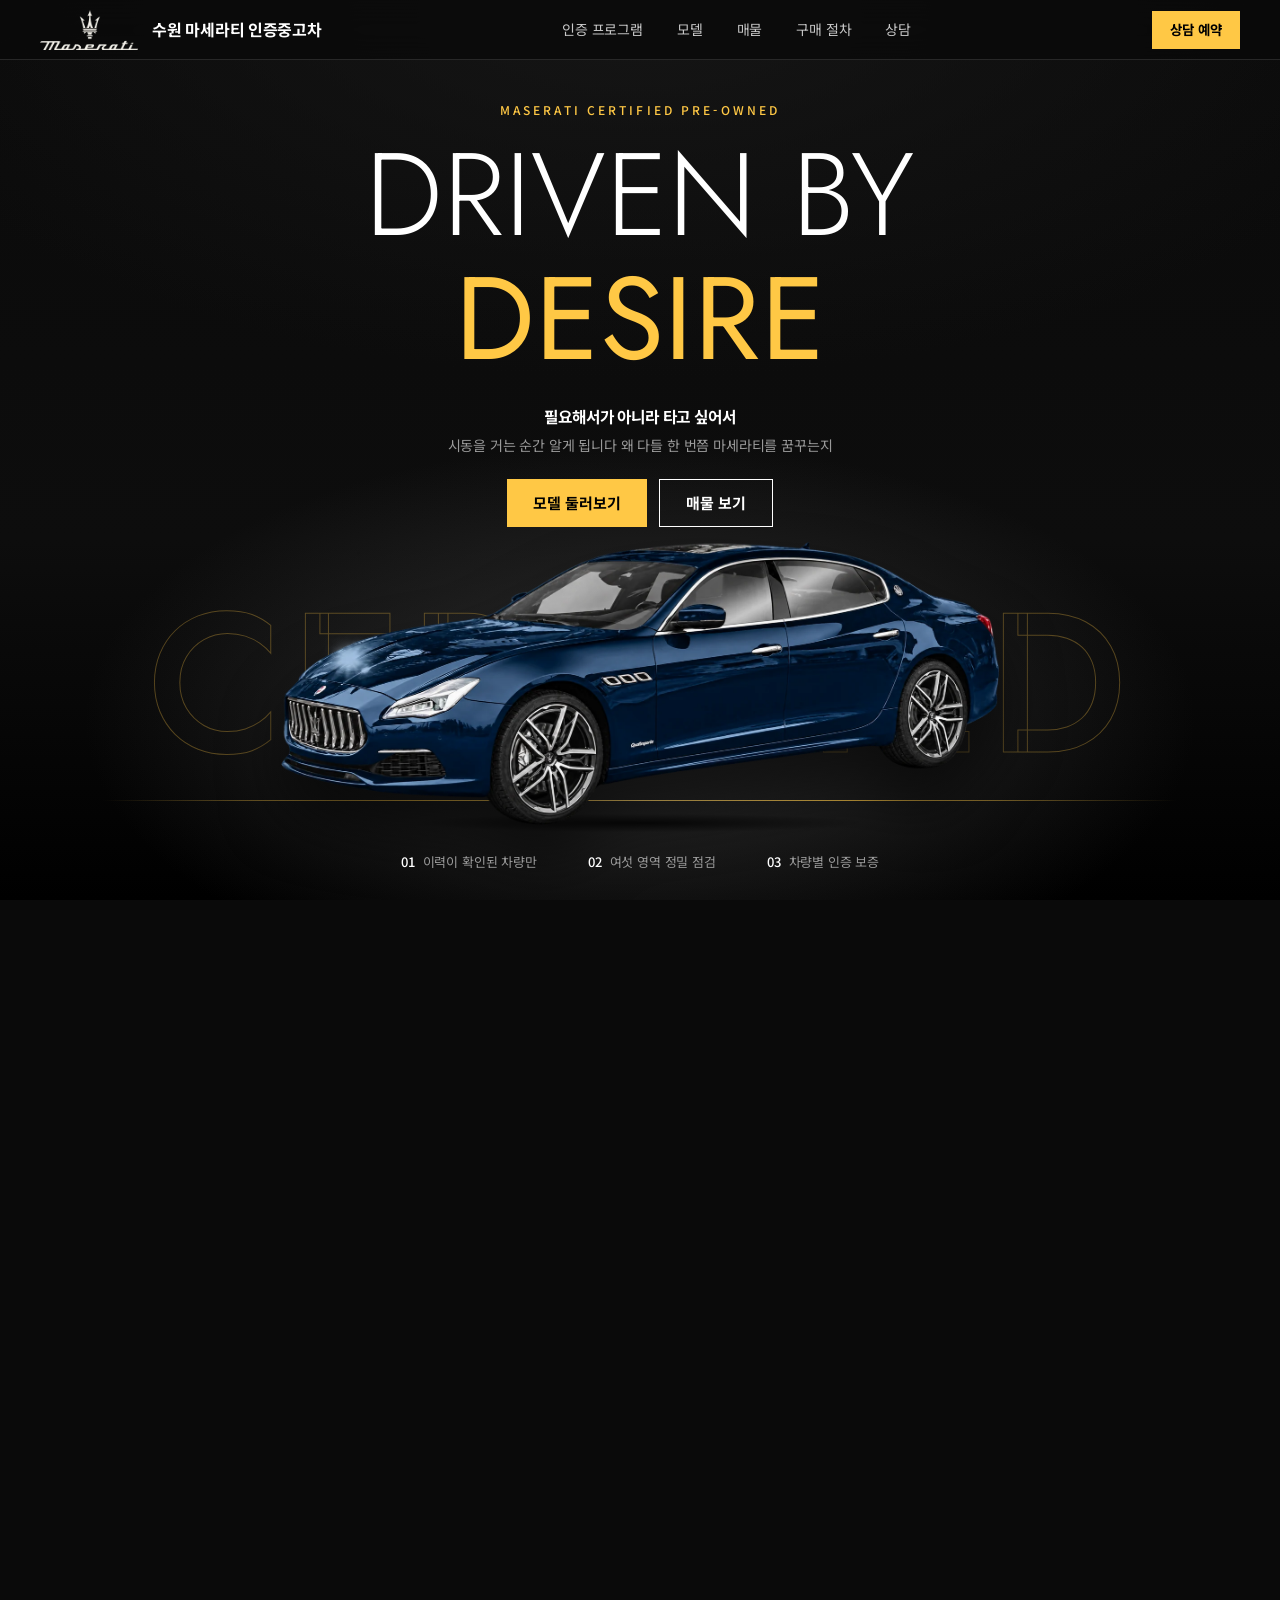
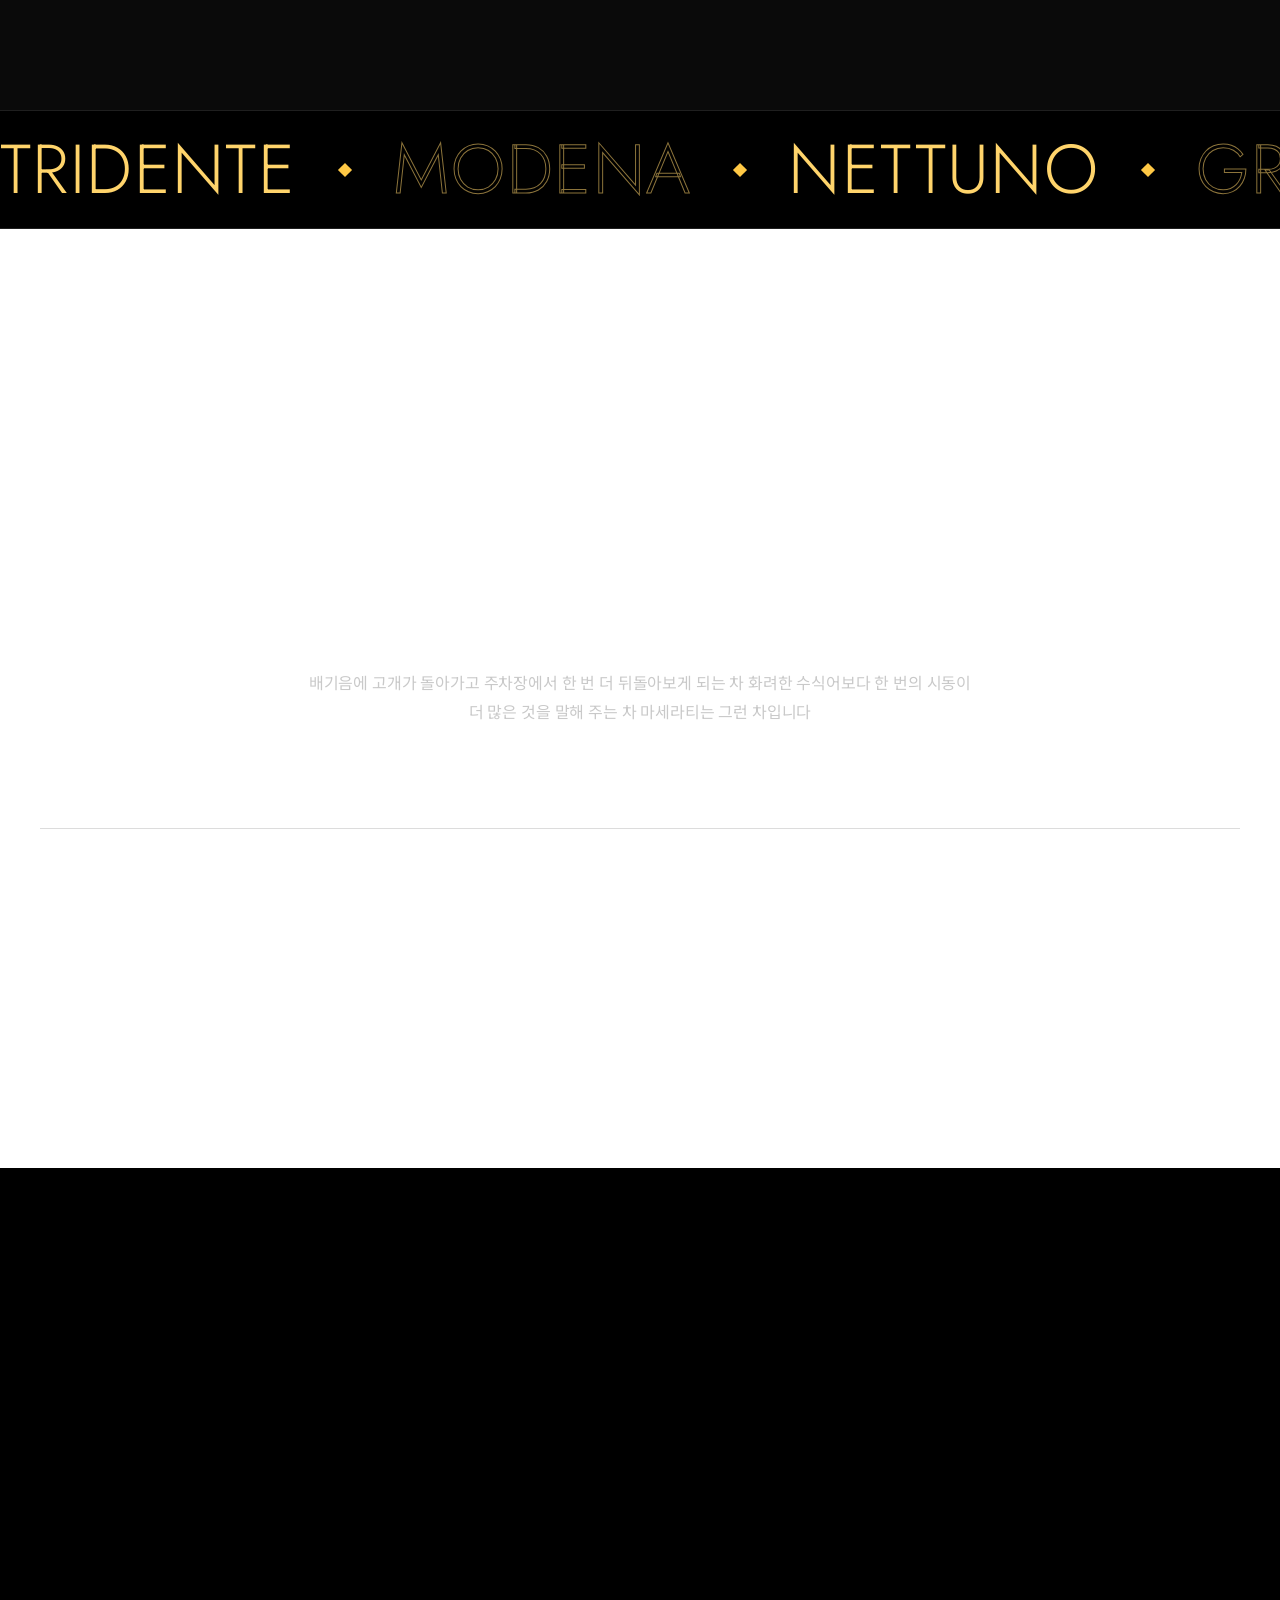
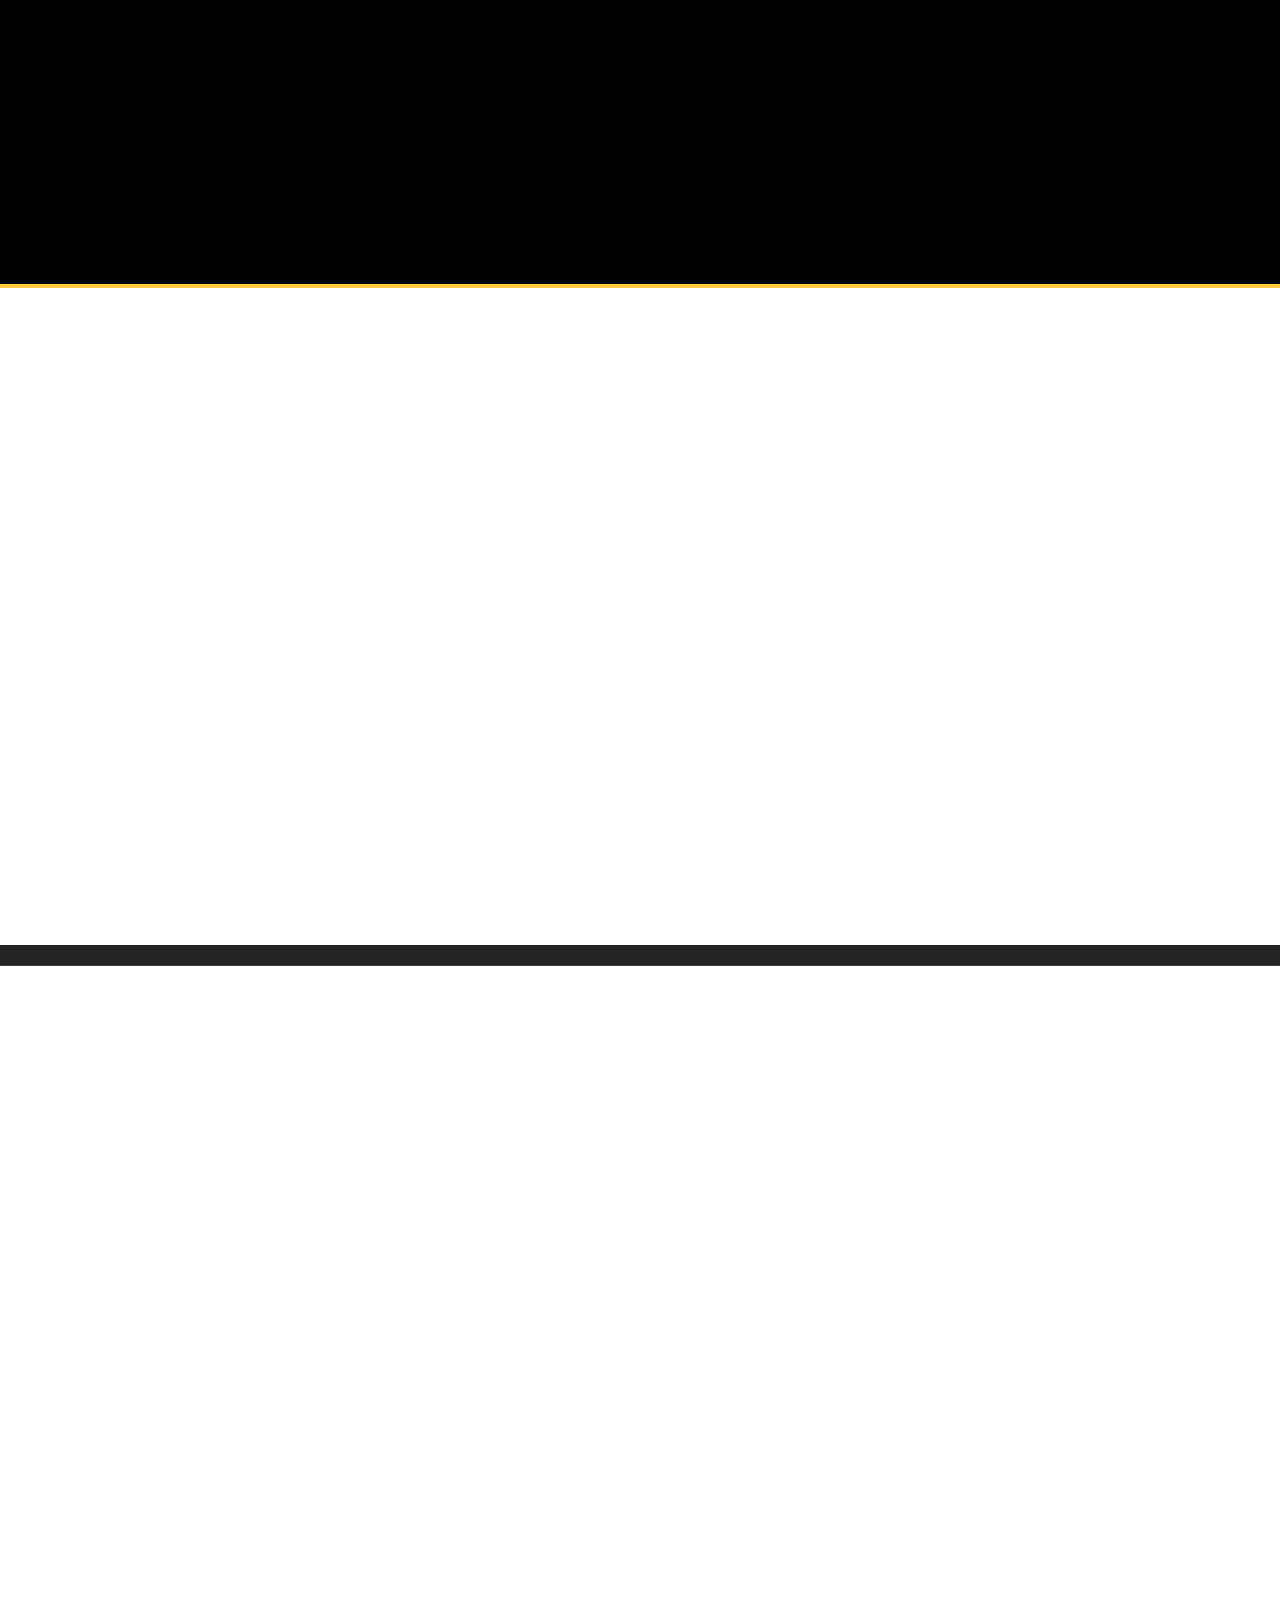
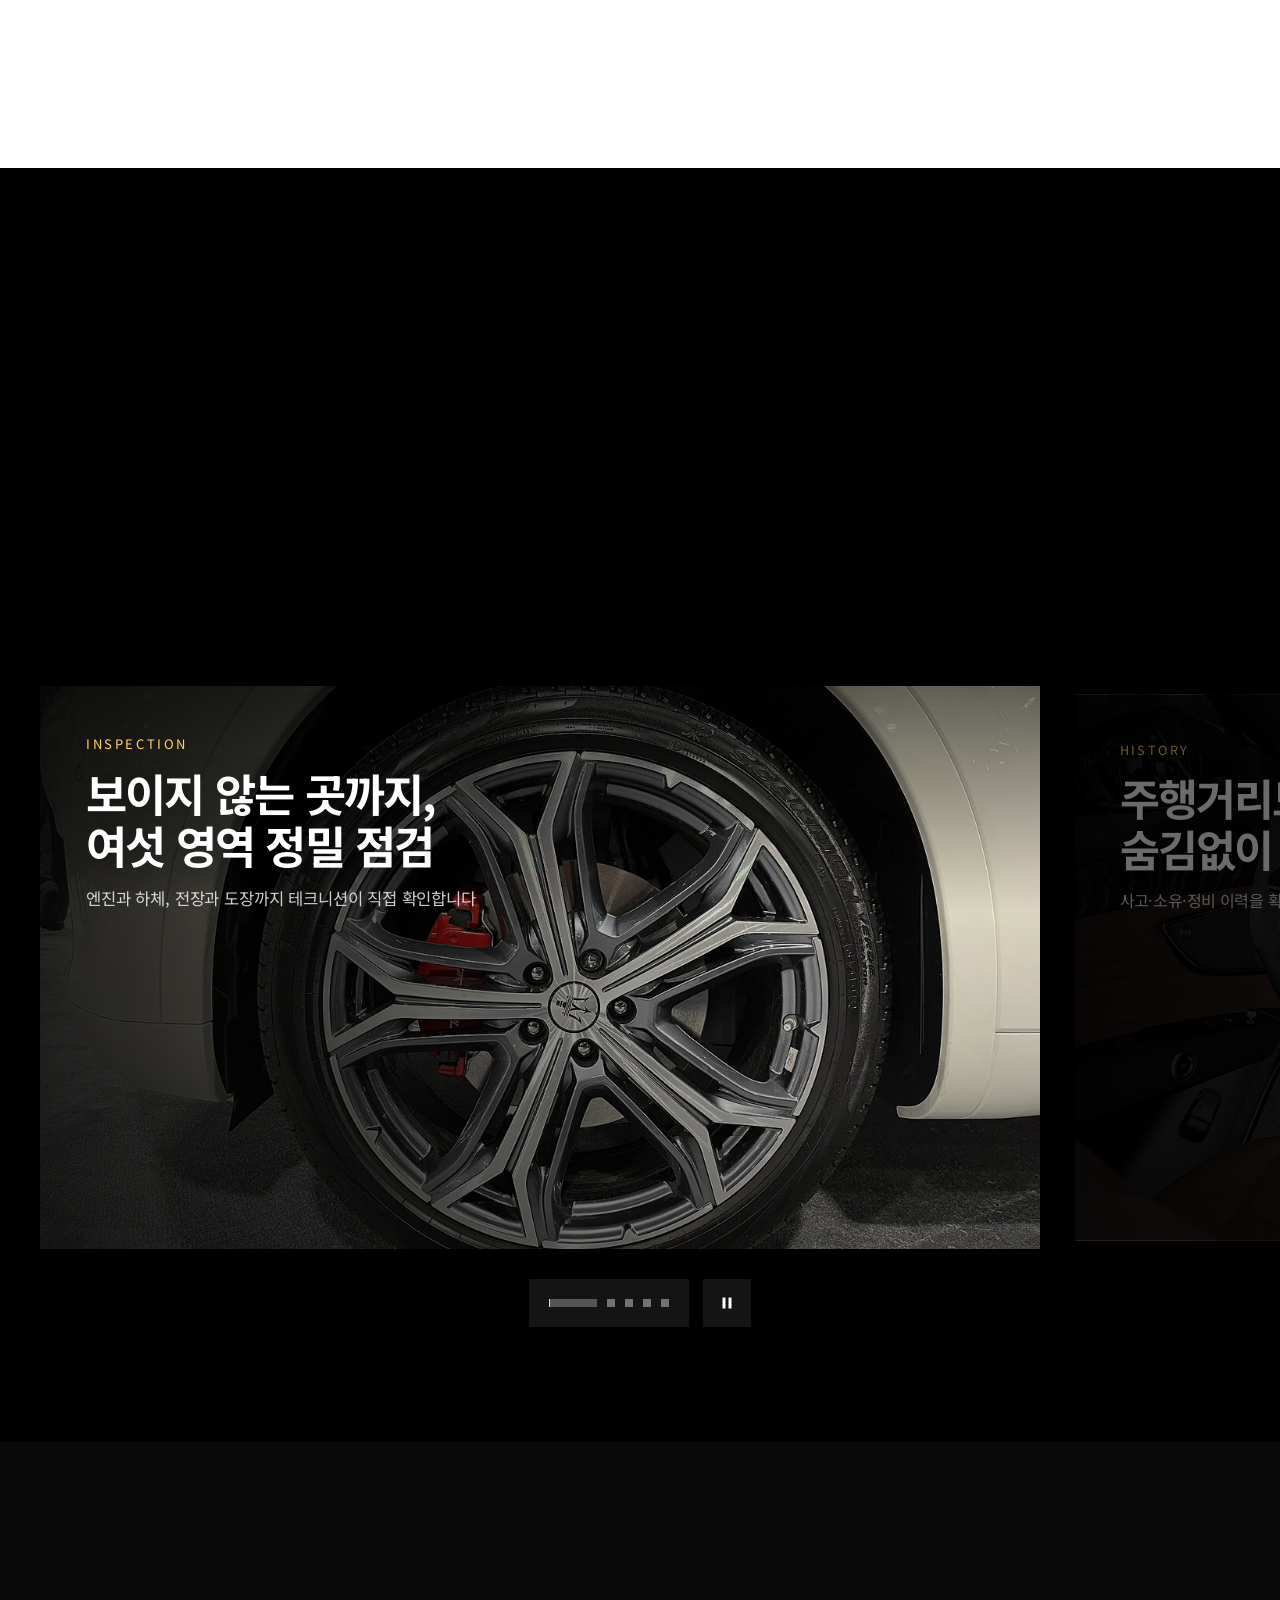
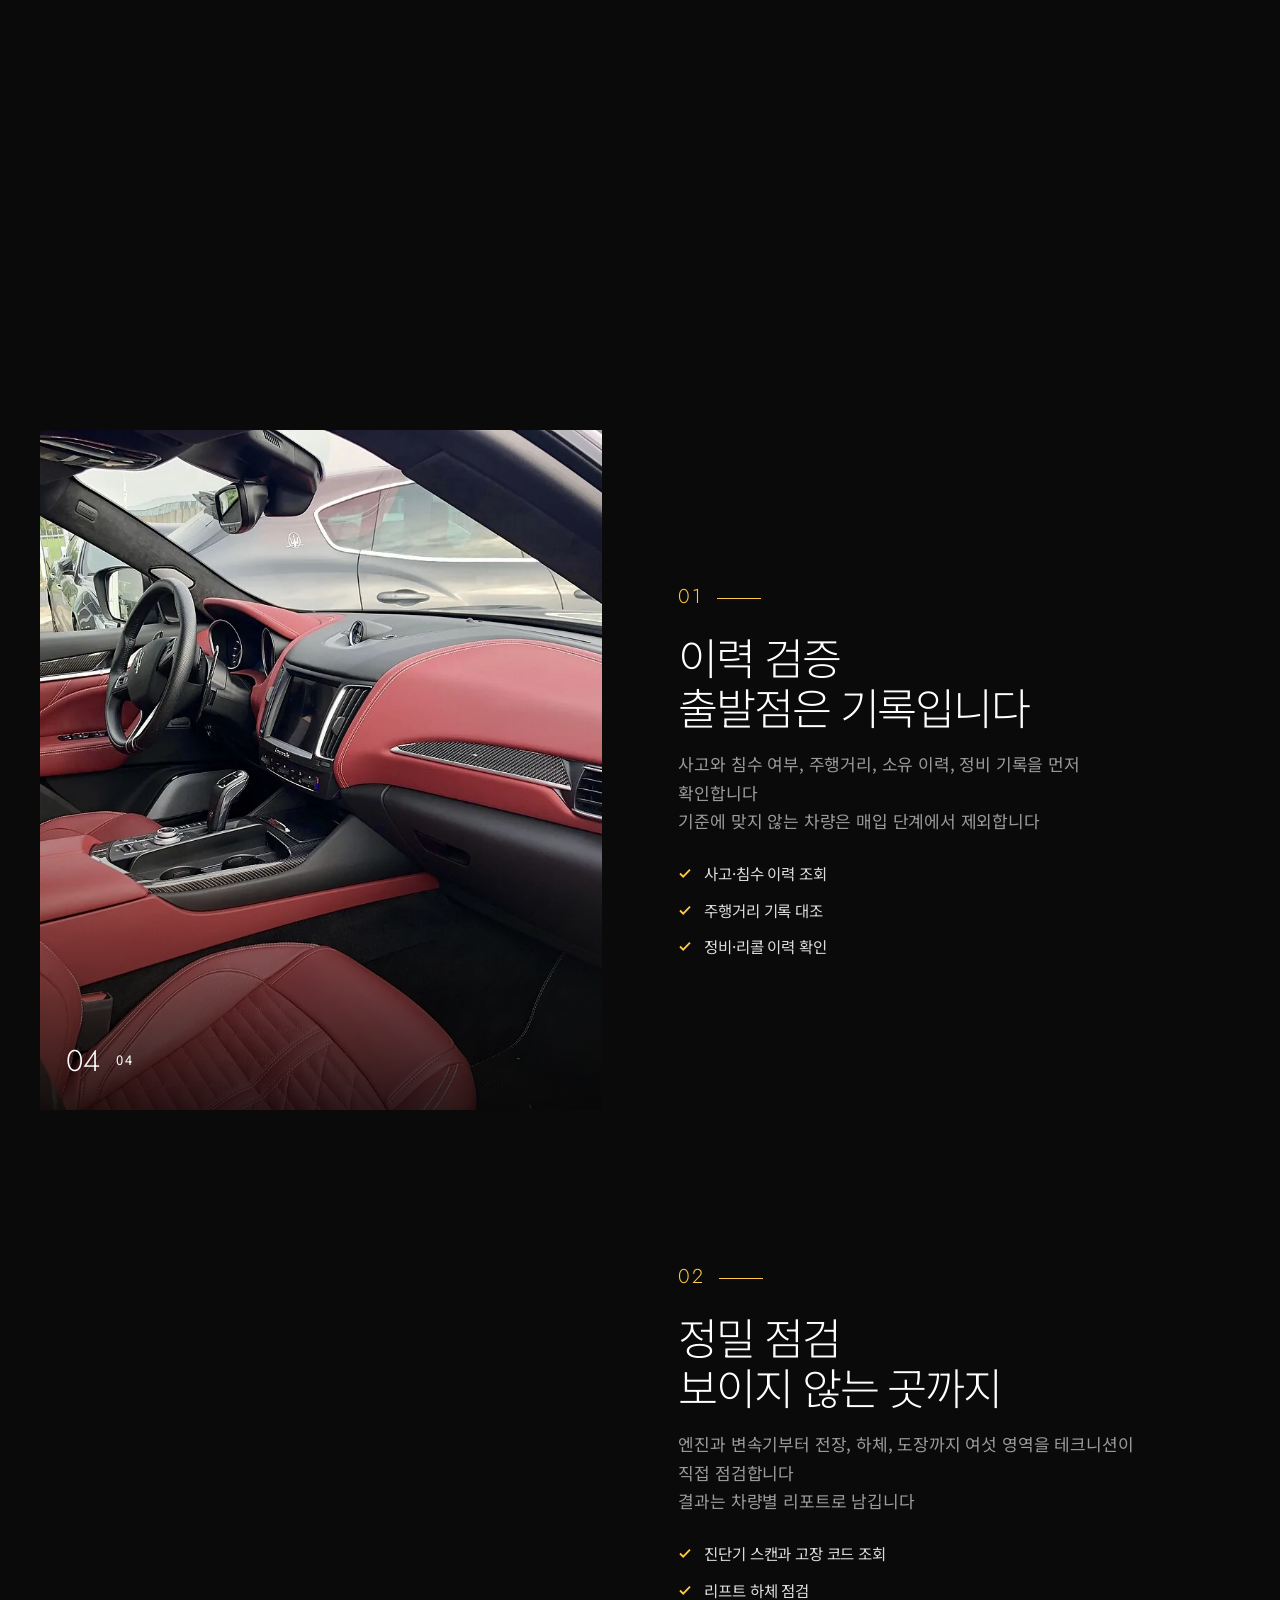
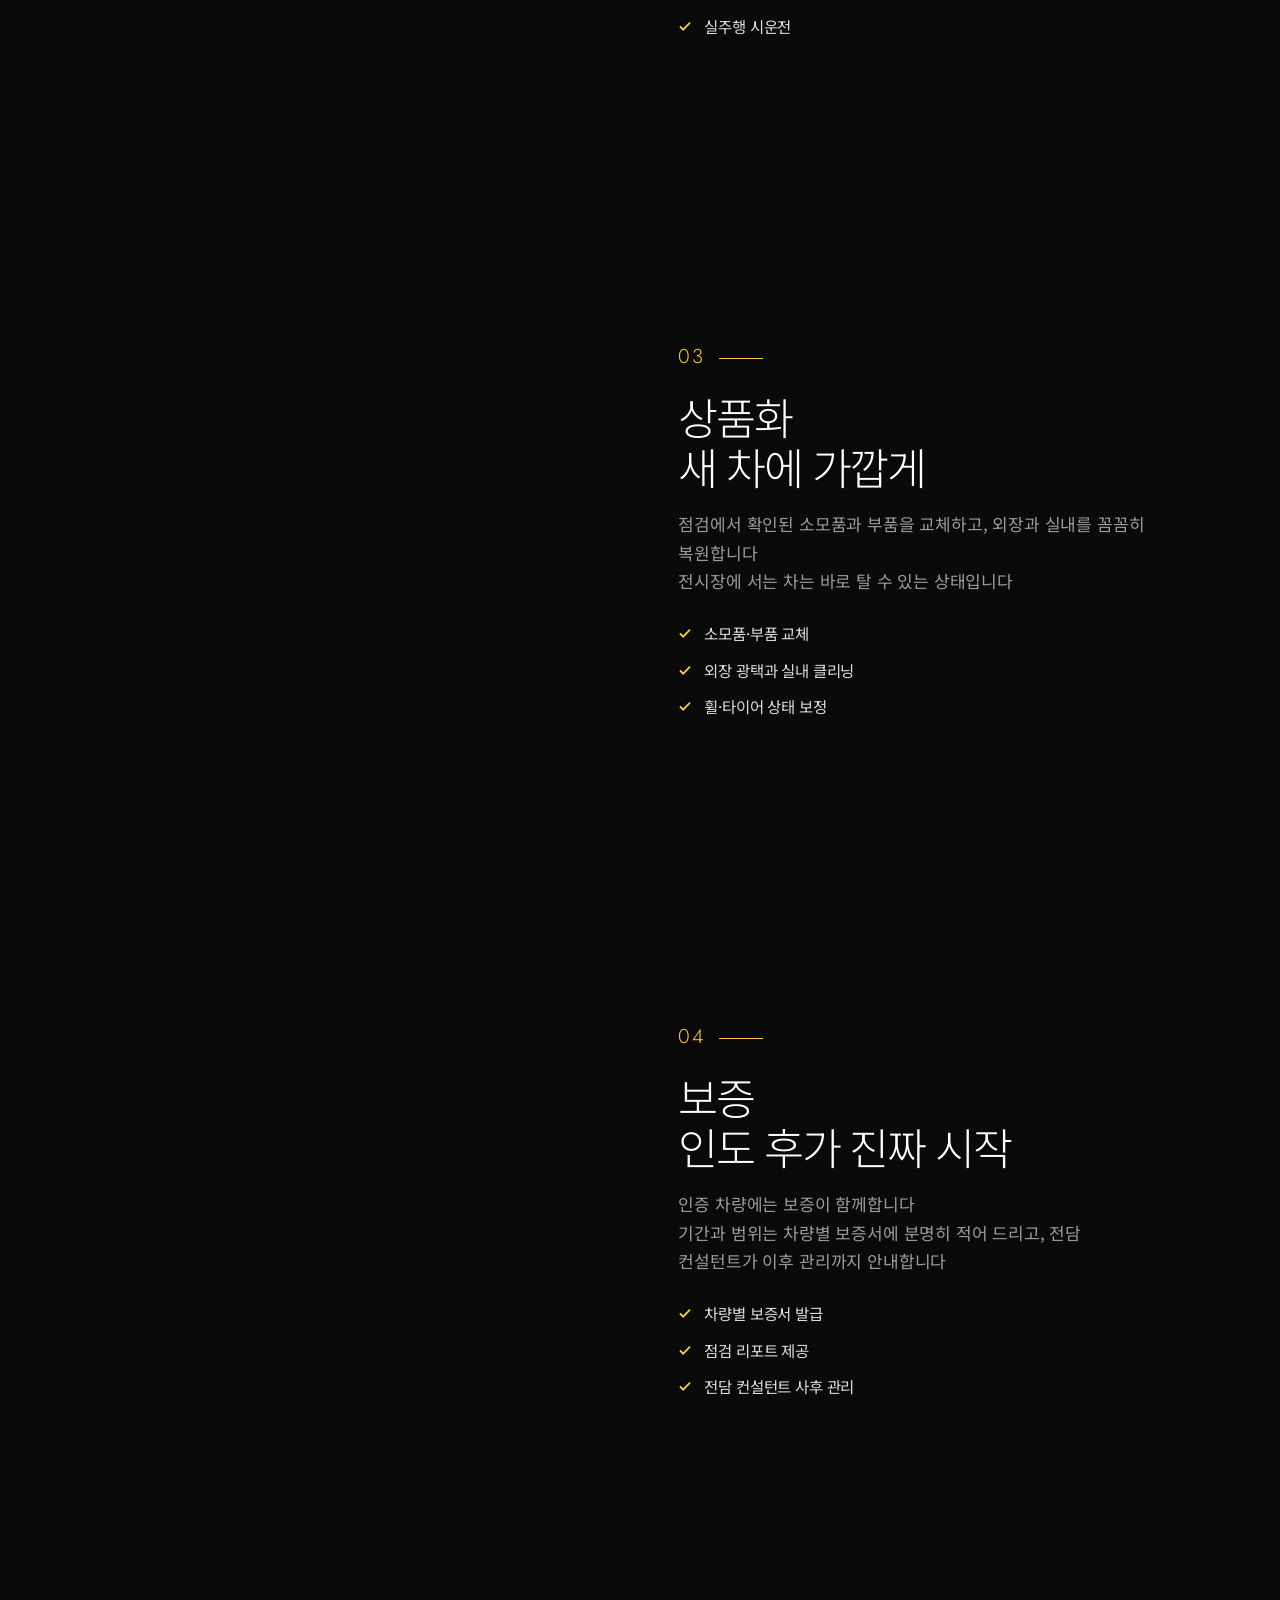
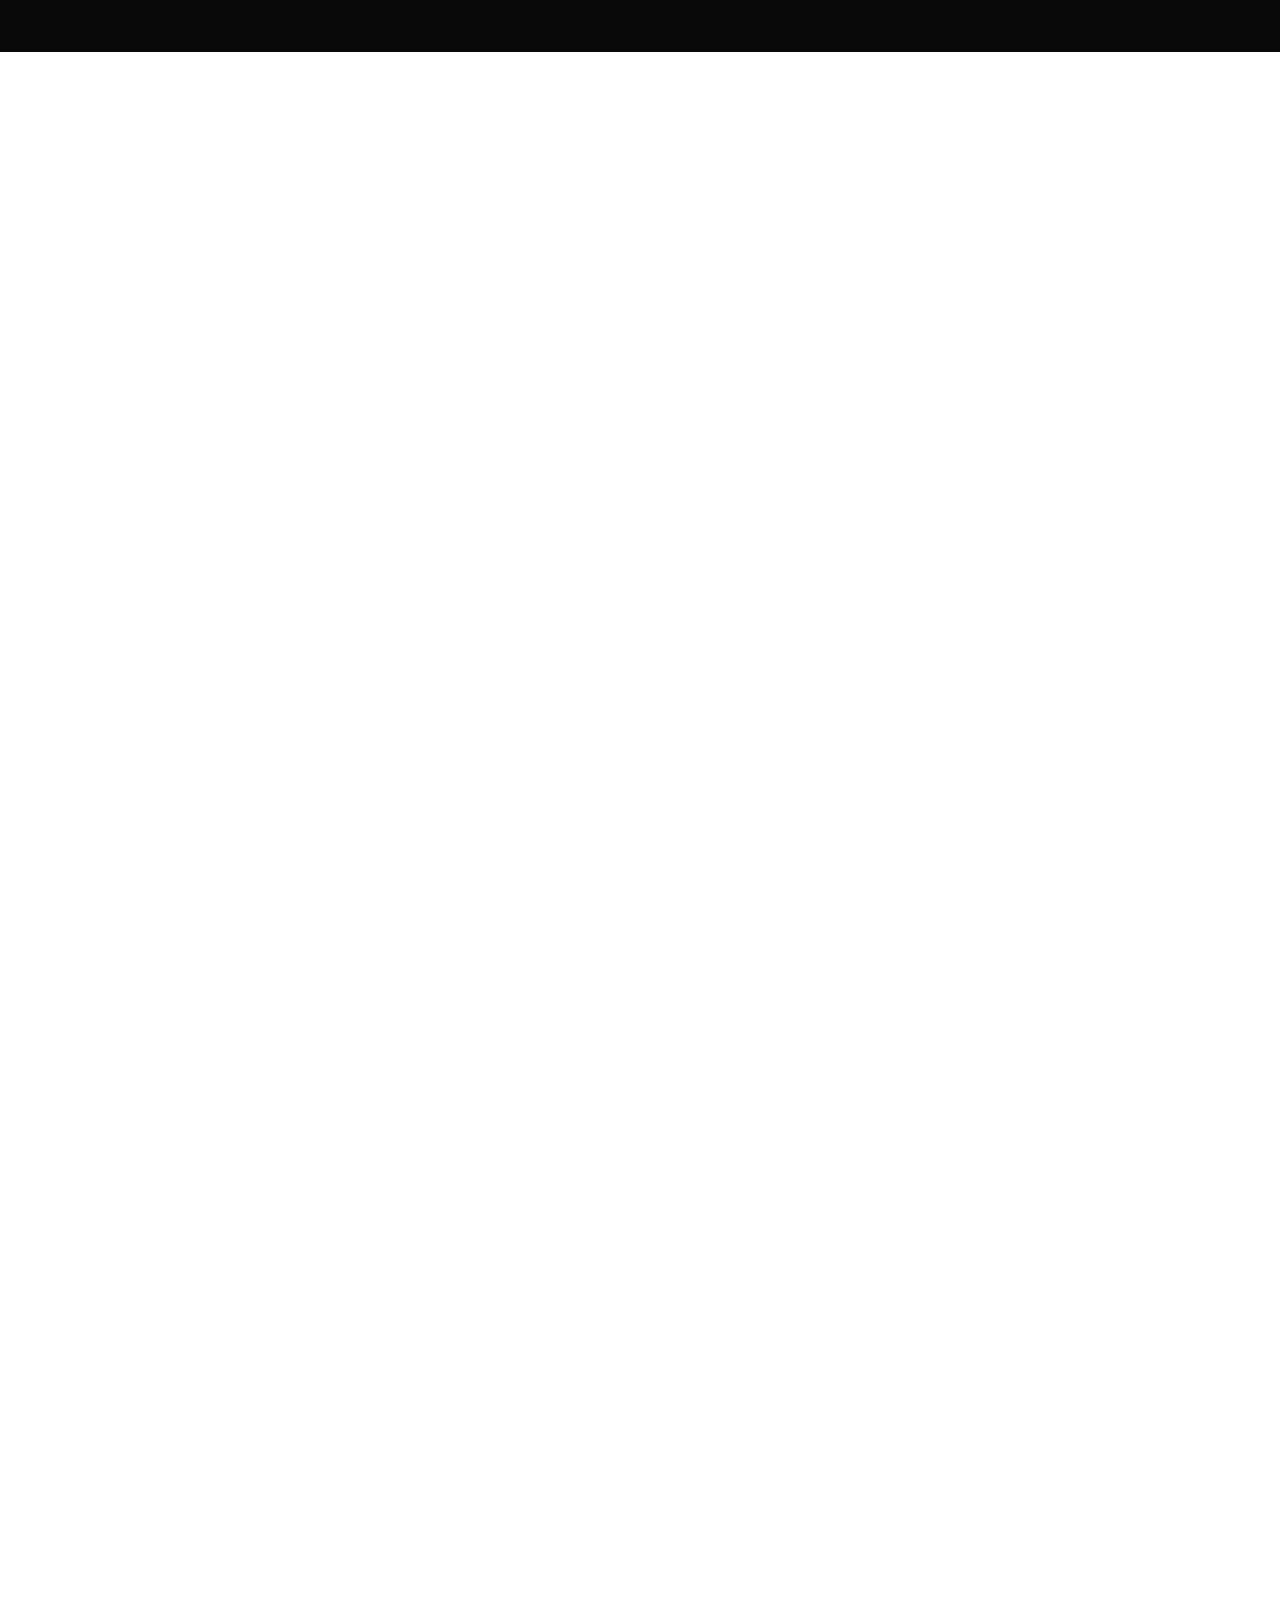
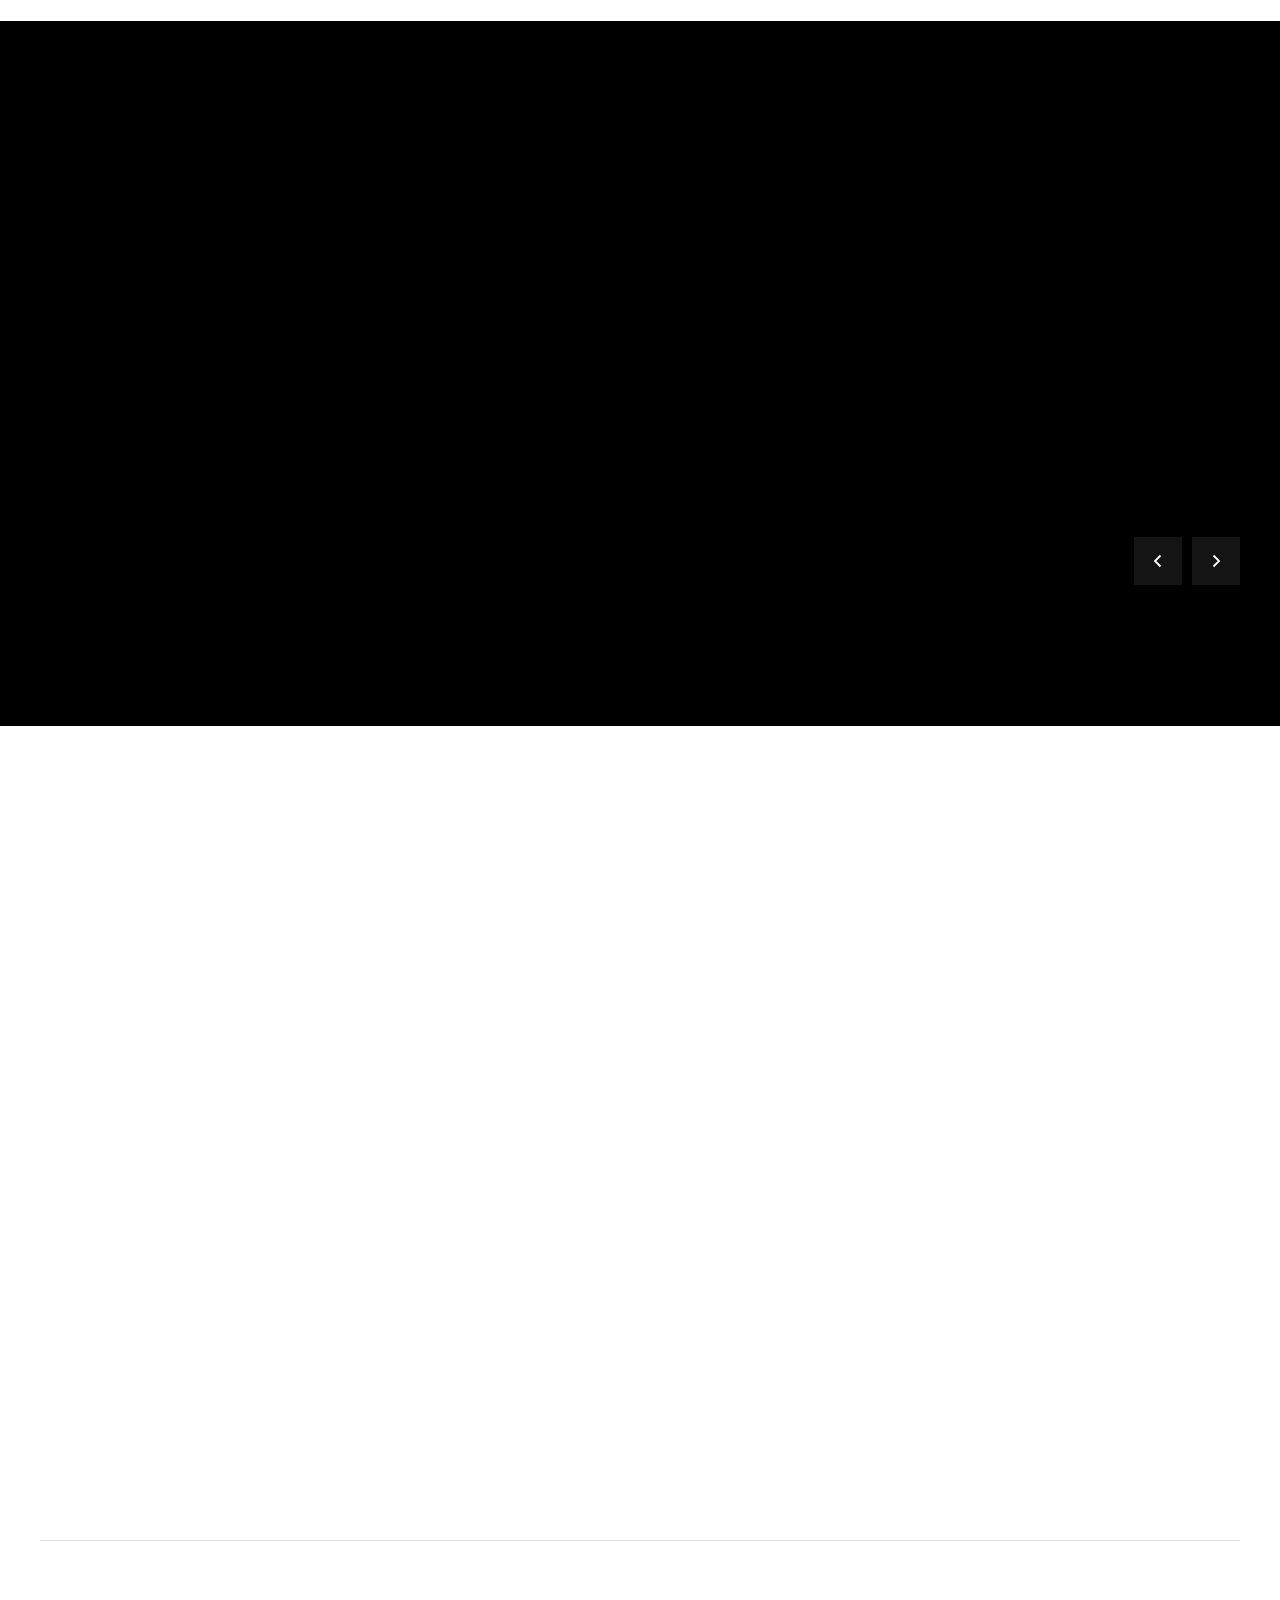
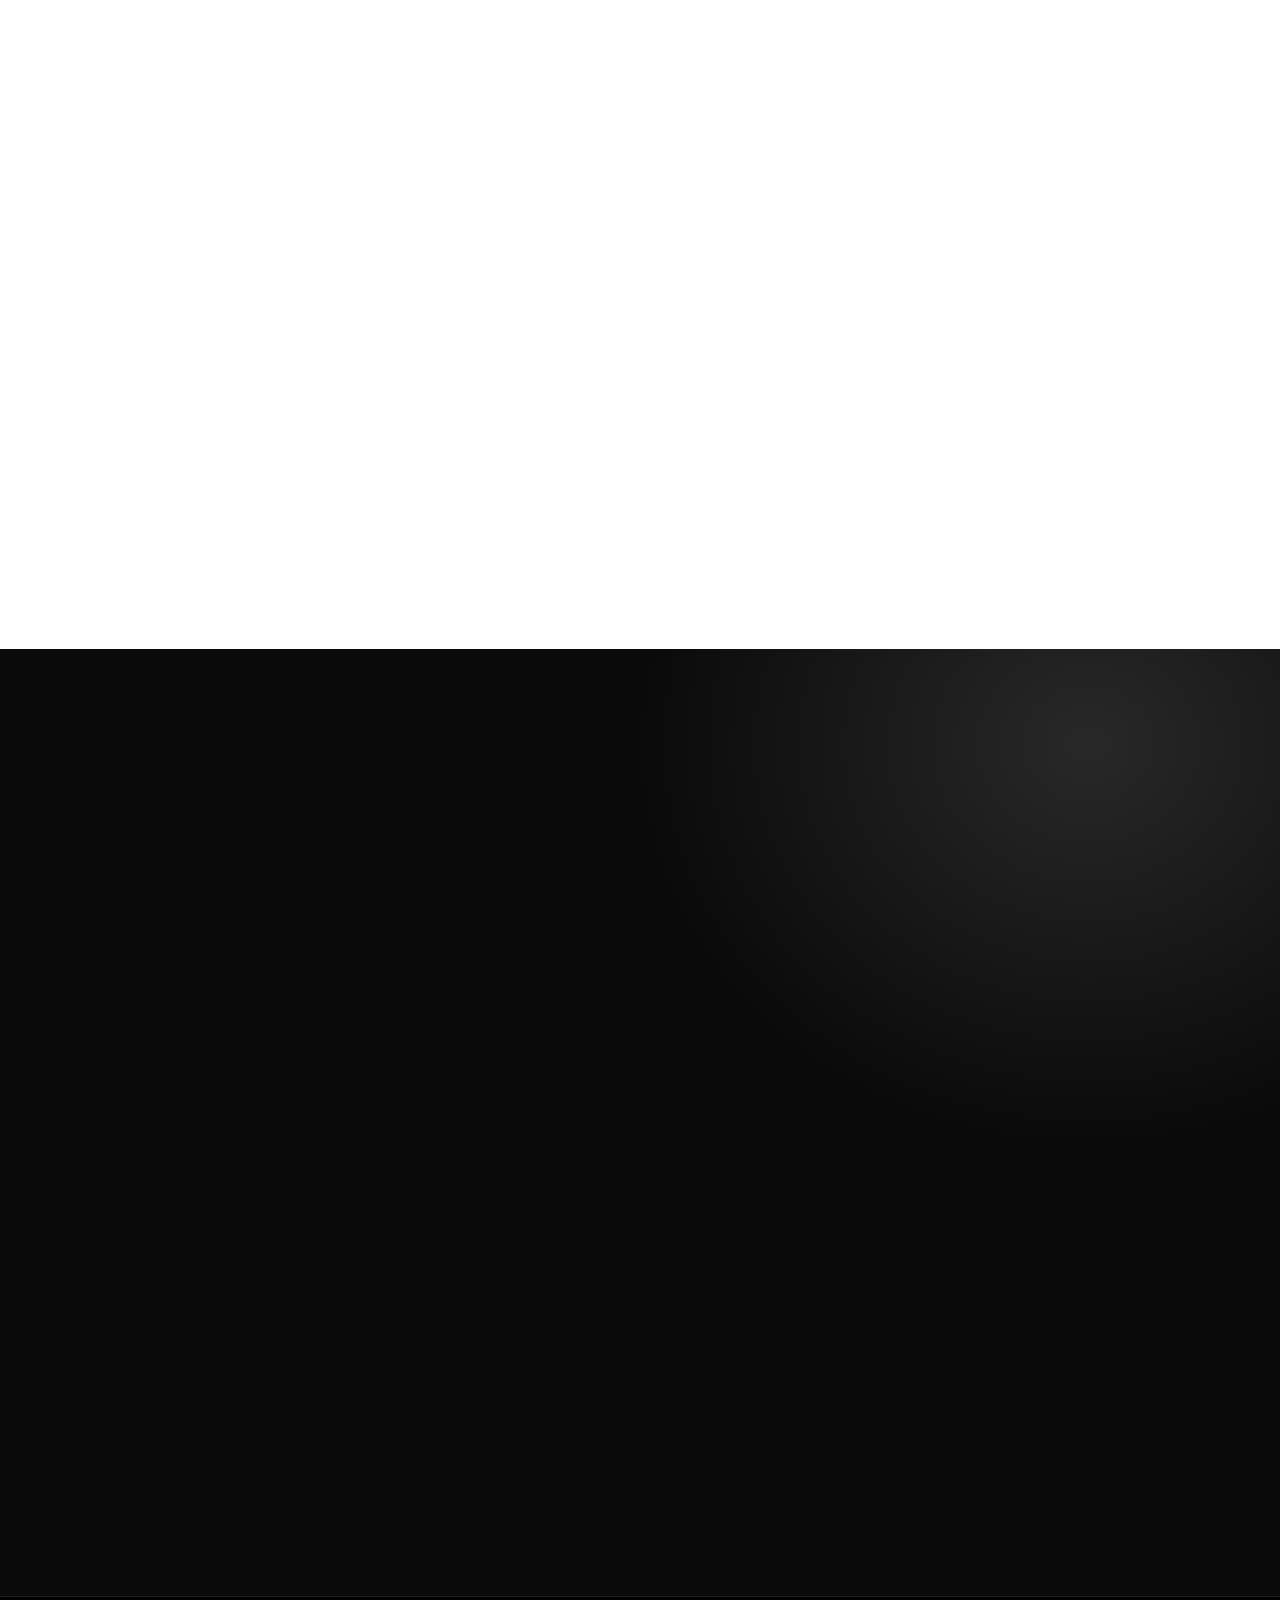
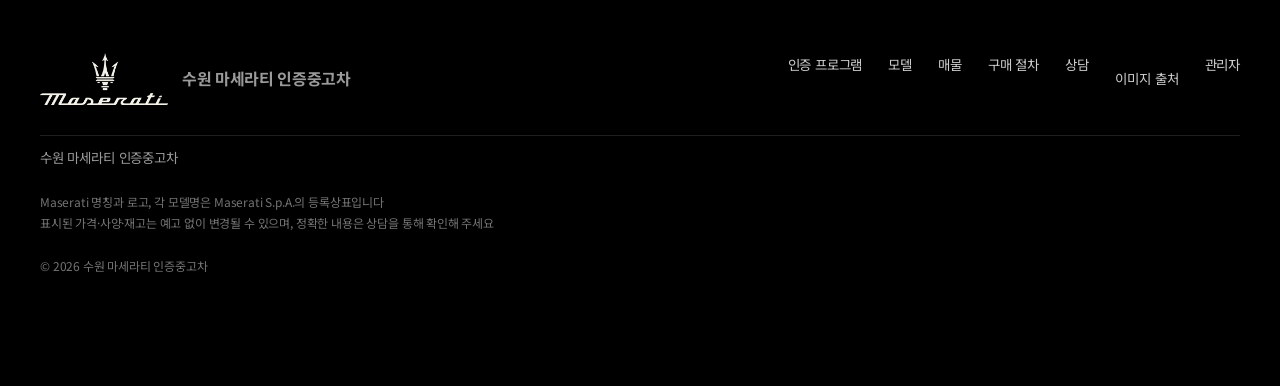
==== commit a54b7515: "Add files via upload" ====
--- a/index.html
+++ b/index.html
@@ -11,7 +11,7 @@
 <meta property="og:description" content="필요해서가 아니라 타고 싶어서">
 <meta property="og:image" content="img/quattroporte.webp">
 <meta name="theme-color" content="#0A0A0A">
-<link rel="icon" href="data:image/svg+xml,%3Csvg xmlns='http://www.w3.org/2000/svg' viewBox='0 0 64 64'%3E%3Crect width='64' height='64' rx='14' fill='%230A1528'/%3E%3Cpath d='M16 46h32' stroke='%23C8A86E' stroke-width='2'/%3E%3Ctext x='32' y='40' text-anchor='middle' font-family='Georgia,serif' font-size='30' fill='%23E4D0A6'%3E1%3C/text%3E%3C/svg%3E">
+<link rel="icon" href="data:image/svg+xml,%3Csvg xmlns='http://www.w3.org/2000/svg' viewBox='0 0 64 64'%3E%3Crect width='64' height='64' fill='%230A0A0A'/%3E%3Cpath d='M16 46h32' stroke='%23FFC845' stroke-width='2'/%3E%3Ctext x='32' y='40' text-anchor='middle' font-family='Georgia,serif' font-size='30' fill='%23E4D0A6'%3E1%3C/text%3E%3C/svg%3E">
 <link rel="preconnect" href="https://fonts.googleapis.com">
 <link rel="preconnect" href="https://fonts.gstatic.com" crossorigin>
 <link href="https://fonts.googleapis.com/css2?family=Jost:wght@300;400;500&family=Noto+Sans+KR:wght@300;400;500;700&display=swap" rel="stylesheet">
--- a/site.css
+++ b/site.css
@@ -2,7 +2,7 @@
 html,body{background:#0A0A0A}
 :root{
   --navy-950:#000000; --navy-900:#0A0A0A; --navy-850:#111111; --navy-800:#171717; --navy-700:#222222; --navy-600:#2E2E2E;
-  --gold:#FFC400; --gold-soft:#FFD23F; --gold-deep:#0A0A0A;
+  --gold:#FFC845; --gold-soft:#FFD46B; --gold-deep:#0A0A0A;
   --ivory:#FFFFFF; --paper:#FFFFFF; --sand:#EFEFEF;
   --ink:#0A0A0A; --ink-2:#333333; --mute:#6B6B6B; --mute-d:#9A9A9A;
   --line:rgba(10,10,10,.12); --line-d:rgba(255,255,255,.12);
@@ -39,7 +39,7 @@
 .btn{display:inline-flex;align-items:center;justify-content:center;gap:8px;height:48px;padding:0 26px;border-radius:0;font-size:15px;font-weight:500;letter-spacing:-.01em;transition:transform .35s var(--ease-out),background .25s,color .25s,border-color .25s,box-shadow .25s;white-space:nowrap}
 .btn:active{transform:scale(.97)}
 .btn-gold{background:var(--gold);color:#12100A}
-.btn-gold:hover{background:var(--gold-soft);box-shadow:0 10px 30px -10px rgba(255,196,0,.6)}
+.btn-gold:hover{background:var(--gold-soft);box-shadow:0 10px 30px -10px rgba(255,200,69,.6)}
 .btn-ghost{border:1px solid rgba(255,255,255,.28);color:var(--ivory)}
 .btn-ghost:hover{border-color:var(--gold);color:var(--gold-soft)}
 .btn-dark{background:var(--navy-850);color:var(--ivory)}
@@ -100,13 +100,13 @@
 .hero h1 .ln{display:block;overflow:hidden;padding-bottom:.08em}
 .hero h1 .ln>span{display:block;transform:translateY(105%);transition:transform 1.1s var(--ease-out)}
 .hero h1 .ln:nth-child(2)>span{transition-delay:.12s}
-.hero h1 em{font-style:normal;background:linear-gradient(100deg,#FFFFFF 10%,#FFD23F 50%,#FFC400 90%);-webkit-background-clip:text;background-clip:text;color:transparent}
+.hero h1 em{font-style:normal;background:linear-gradient(100deg,#FFFFFF 10%,#FFD46B 50%,#FFC845 90%);-webkit-background-clip:text;background-clip:text;color:transparent}
 .hero .lead{max-width:760px;opacity:0;transform:translateY(16px);transition:opacity .9s var(--ease-out) .45s,transform .9s var(--ease-out) .45s}
 .hero .eyebrow{opacity:0;transition:opacity .9s .1s}
 .hero-cta{display:flex;gap:12px;flex-wrap:wrap;justify-content:center;margin-top:4px;opacity:0;transform:translateY(16px);transition:opacity .9s var(--ease-out) .6s,transform .9s var(--ease-out) .6s}
 .hero-stage{position:relative;z-index:2;flex:1;min-height:0;width:100%;margin-top:clamp(6px,1.6vh,20px)}
-.hero-word{position:absolute;left:50%;bottom:24%;transform:translateX(calc(-50% + var(--p,0)*-5vw));font-family:var(--serif);font-weight:500;font-size:clamp(70px,15.5vw,250px);line-height:.8;letter-spacing:.03em;color:transparent;-webkit-text-stroke:1px rgba(255,196,0,.3);white-space:nowrap;user-select:none;opacity:calc(1 - var(--p,0)*.7)}
-.hero-horizon{position:absolute;left:50%;bottom:11%;width:min(1100px,84vw);height:1px;transform:translateX(-50%) scaleX(var(--hz,0));background:linear-gradient(90deg,transparent,rgba(255,196,0,.75) 30%,rgba(255,210,63,.9) 50%,rgba(255,196,0,.75) 70%,transparent);transition:transform 1.8s var(--ease-out) .5s}
+.hero-word{position:absolute;left:50%;bottom:24%;transform:translateX(calc(-50% + var(--p,0)*-5vw));font-family:var(--serif);font-weight:500;font-size:clamp(70px,15.5vw,250px);line-height:.8;letter-spacing:.03em;color:transparent;-webkit-text-stroke:1px rgba(255,200,69,.3);white-space:nowrap;user-select:none;opacity:calc(1 - var(--p,0)*.7)}
+.hero-horizon{position:absolute;left:50%;bottom:11%;width:min(1100px,84vw);height:1px;transform:translateX(-50%) scaleX(var(--hz,0));background:linear-gradient(90deg,transparent,rgba(255,200,69,.75) 30%,rgba(255,212,107,.9) 50%,rgba(255,200,69,.75) 70%,transparent);transition:transform 1.8s var(--ease-out) .5s}
 .hero-car{position:absolute;inset:0 0 3% 0;display:grid;grid-template:minmax(0,1fr)/minmax(0,1fr);place-items:end center;transform:translateX(var(--in,46vw)) scale(calc(1 + var(--p,0)*var(--zoom,.3)));transform-origin:50% 90%;transition:transform 1.9s var(--ease-out) .25s,filter 1.6s .25s,opacity 1.2s .25s;opacity:0;filter:blur(14px);will-change:transform}
 .hero-carbox{position:relative;height:100%;max-height:430px;aspect-ratio:1600/629;max-width:min(1090px,94vw)}
 .hero-carbox img{width:100%;height:100%;object-fit:contain;object-position:50% 100%;filter:drop-shadow(0 36px 30px rgba(0,0,0,.55))}
@@ -194,7 +194,7 @@
 .mv-more .link{margin:14px 20px 20px;font-size:14.5px;color:var(--gold-soft)}
 .mv-stage{position:relative;border-radius:0;overflow:hidden;background:var(--navy-850);color:var(--ivory);min-height:560px;isolation:isolate}
 .mv-stage::before{content:"";position:absolute;inset:0;z-index:-1;background:radial-gradient(70% 55% at 55% 82%,color-mix(in srgb,var(--tint,#2E2E2E) 46%,transparent),transparent 72%),linear-gradient(180deg,#111111,#080808);transition:background .8s}
-.mv-name{position:absolute;left:0;right:0;top:9%;text-align:center;font-family:var(--serif);font-size:clamp(60px,10vw,150px);font-weight:500;line-height:.9;color:transparent;-webkit-text-stroke:1px rgba(255,210,63,.3);white-space:nowrap;letter-spacing:.01em}
+.mv-name{position:absolute;left:0;right:0;top:9%;text-align:center;font-family:var(--serif);font-size:clamp(60px,10vw,150px);font-weight:500;line-height:.9;color:transparent;-webkit-text-stroke:1px rgba(255,212,107,.3);white-space:nowrap;letter-spacing:.01em}
 .mv-name span{display:inline-block;animation:nameIn .9s var(--ease-out) both}
 @keyframes nameIn{from{opacity:0;transform:translateY(30%)}to{opacity:1;transform:none}}
 .mv-car{position:absolute;left:5%;right:5%;bottom:24%;height:52%;display:grid;place-items:end center}
@@ -253,7 +253,7 @@
 .tile.gold h3{font-size:clamp(22px,2.6vw,34px)}
 .tile.gold h3 em{font-style:normal;color:var(--gold-soft)}
 .tile.gold p{color:rgba(255,255,255,.72)}
-.tile.gold::after{content:"";position:absolute;right:-60px;top:-60px;width:260px;height:260px;border-radius:0;border:1px solid rgba(255,196,0,.3);box-shadow:0 0 0 40px rgba(255,196,0,.05),0 0 0 90px rgba(255,196,0,.03)}
+.tile.gold::after{content:"";position:absolute;right:-60px;top:-60px;width:260px;height:260px;border-radius:0;border:1px solid rgba(255,200,69,.3);box-shadow:0 0 0 40px rgba(255,200,69,.05),0 0 0 90px rgba(255,200,69,.03)}
 
 /* =========================================================
    CAR CARDS / FEATURED
@@ -264,7 +264,7 @@
 .rowscroll .card{flex:0 0 min(380px,82vw);scroll-snap-align:start}
 .paddles{display:flex;gap:10px;justify-content:flex-end;margin-top:22px}
 .card{display:flex;flex-direction:column;border-radius:0;overflow:hidden;background:var(--navy-850);border:1px solid var(--line-d);transition:transform .7s var(--ease-out),border-color .4s,box-shadow .7s var(--ease-out);color:var(--ivory)}
-.card:hover{transform:translateY(-6px);border-color:rgba(255,196,0,.5);box-shadow:0 30px 60px -30px rgba(0,0,0,.8)}
+.card:hover{transform:translateY(-6px);border-color:rgba(255,200,69,.5);box-shadow:0 30px 60px -30px rgba(0,0,0,.8)}
 .card-img{position:relative;aspect-ratio:16/10.4;background:radial-gradient(70% 60% at 50% 88%,color-mix(in srgb,var(--tint,#2E2E2E) 40%,transparent),transparent 72%),linear-gradient(180deg,#171717,#0D0D0D);overflow:hidden}
 .card-img img{position:absolute;inset:0;width:100%;height:100%;object-fit:cover;transition:transform 1s var(--ease-out)}
 .card-img.cut img{inset:auto 7% 9% 7%;width:86%;height:74%;object-fit:contain;object-position:50% 100%;filter:drop-shadow(0 18px 16px rgba(0,0,0,.5))}
@@ -273,7 +273,7 @@
 .badges{position:absolute;z-index:2;left:14px;top:14px;display:flex;gap:6px}
 .badge{height:26px;padding:0 11px;border-radius:0;font-size:11.5px;font-weight:500;letter-spacing:.02em;display:inline-flex;align-items:center;gap:5px;background:rgba(0,0,0,.6);-webkit-backdrop-filter:blur(8px);backdrop-filter:blur(8px);border:1px solid rgba(255,255,255,.16)}
 .badge.cert{background:var(--gold);color:#12100A;border-color:transparent}
-.badge.hold{background:rgba(255,210,63,.16);color:var(--gold-soft);border-color:rgba(255,210,63,.4)}
+.badge.hold{background:rgba(255,212,107,.16);color:var(--gold-soft);border-color:rgba(255,212,107,.4)}
 .badge.sold{background:rgba(255,255,255,.1);color:var(--mute-d)}
 .card.is-sold .card-img img{filter:grayscale(.85) brightness(.7)}
 .card-body{padding:20px 22px 22px;display:grid;gap:12px}
@@ -335,7 +335,7 @@
 .result.done p{font-size:15px;line-height:1.7}
 .result.done b{font-size:17px;color:var(--gold-soft)}
 .form-note{font-size:12.5px;color:var(--mute-d);line-height:1.6}
-.result{border:1px solid rgba(255,196,0,.4);border-radius:0;padding:20px;background:rgba(255,196,0,.06);display:grid;gap:14px}
+.result{border:1px solid rgba(255,200,69,.4);border-radius:0;padding:20px;background:rgba(255,200,69,.06);display:grid;gap:14px}
 .result pre{font:inherit;font-size:14.5px;white-space:pre-wrap;line-height:1.7;color:rgba(255,255,255,.9)}
 .result .acts{display:flex;gap:10px;flex-wrap:wrap}
 
@@ -371,7 +371,7 @@
 .sub-hero .wrap{position:relative;display:grid;gap:16px}
 .sub-hero h1{font-size:clamp(34px,5vw,68px);font-weight:700;letter-spacing:-.04em;line-height:1.12}
 .sub-hero h1 .num{color:var(--gold-soft);font-size:1.12em;margin-right:.08em}
-.notice{background:rgba(255,196,0,.12);border:1px solid rgba(255,196,0,.35);color:var(--gold-soft);border-radius:0;padding:12px 18px;font-size:13.5px;margin-top:10px;display:flex;gap:10px;align-items:flex-start;max-width:720px}
+.notice{background:rgba(255,200,69,.12);border:1px solid rgba(255,200,69,.35);color:var(--gold-soft);border-radius:0;padding:12px 18px;font-size:13.5px;margin-top:10px;display:flex;gap:10px;align-items:flex-start;max-width:720px}
 .notice svg{flex:none;margin-top:4px}
 .list-sec{background:var(--navy-950);padding:0 0 clamp(80px,10vw,140px);min-height:60vh}
 .filters{position:sticky;top:var(--nav-h);z-index:40;background:rgba(0,0,0,.84);-webkit-backdrop-filter:saturate(180%) blur(18px);backdrop-filter:saturate(180%) blur(18px);border-bottom:1px solid var(--line-d)}
@@ -530,7 +530,7 @@
 .st-hero .crumb{justify-self:start;margin-bottom:clamp(10px,3vh,34px)}
 .st-hero h1{font-size:clamp(44px,8vw,120px);font-weight:700;letter-spacing:-.05em;line-height:1.05}
 .st-tag{font-size:clamp(18px,2vw,26px);color:var(--gold-soft)}
-.st-name{position:absolute;left:50%;bottom:22%;transform:translateX(-50%);font-family:var(--serif);font-weight:500;font-size:clamp(70px,16vw,260px);line-height:.8;color:transparent;-webkit-text-stroke:1px rgba(255,196,0,.28);white-space:nowrap;user-select:none}
+.st-name{position:absolute;left:50%;bottom:22%;transform:translateX(-50%);font-family:var(--serif);font-weight:500;font-size:clamp(70px,16vw,260px);line-height:.8;color:transparent;-webkit-text-stroke:1px rgba(255,200,69,.28);white-space:nowrap;user-select:none}
 .st-car{position:relative;z-index:1;flex:1;min-height:200px;display:grid;place-items:end center;padding:clamp(10px,3vh,30px) 4vw 0}
 .st-car img{max-height:min(38vh,400px);width:auto;max-width:min(1000px,94vw);filter:drop-shadow(0 34px 28px rgba(0,0,0,.55));opacity:0;transform:translateX(12vw) scale(.97);transition:opacity 1.1s .15s,transform 1.7s var(--ease-out) .15s}
 .st-hero.ready .st-car img{opacity:1;transform:none}
@@ -544,7 +544,7 @@
 .st-quote{font-size:clamp(18px,1.9vw,24px);line-height:1.8;color:var(--ink-2);border-left:2px solid var(--gold-deep);padding-left:clamp(18px,2.4vw,32px)}
 .st-time{background:var(--navy-950);padding:clamp(80px,11vw,150px) 0}
 .tl{list-style:none;margin-top:clamp(36px,5vw,64px);position:relative;display:grid;gap:0}
-.tl::before{content:"";position:absolute;left:clamp(96px,13vw,190px);top:10px;bottom:10px;width:1px;background:linear-gradient(180deg,var(--gold),rgba(255,196,0,.12))}
+.tl::before{content:"";position:absolute;left:clamp(96px,13vw,190px);top:10px;bottom:10px;width:1px;background:linear-gradient(180deg,var(--gold),rgba(255,200,69,.12))}
 .tl li{display:grid;grid-template-columns:clamp(96px,13vw,190px) 1fr;align-items:start;padding:clamp(20px,3vw,36px) 0;position:relative}
 .tl li::before{content:"";position:absolute;left:calc(clamp(96px,13vw,190px) - 5px);top:calc(clamp(20px,3vw,36px) + 18px);width:11px;height:11px;border-radius:0;background:var(--navy-950);border:2px solid var(--gold)}
 .tl-y{font-size:clamp(30px,4.4vw,60px);line-height:1;color:var(--gold-soft)}
@@ -736,7 +736,7 @@
    ========================================================= */
 .mq{background:var(--navy-950);border-block:1px solid var(--line-d);overflow:hidden;padding:clamp(14px,2vw,24px) 0}
 .mq-in{display:flex;align-items:center;gap:clamp(22px,3.4vw,54px);width:max-content;animation:mq 34s linear infinite}
-.mq span{font-family:var(--serif);font-style:italic;font-weight:500;font-size:clamp(30px,5.4vw,78px);line-height:1;color:transparent;-webkit-text-stroke:1px rgba(255,210,63,.55);white-space:nowrap}
+.mq span{font-family:var(--serif);font-style:italic;font-weight:500;font-size:clamp(30px,5.4vw,78px);line-height:1;color:transparent;-webkit-text-stroke:1px rgba(255,212,107,.55);white-space:nowrap}
 .mq span:nth-child(4n+1){color:var(--gold-soft);-webkit-text-stroke:0}
 .mq i{width:9px;height:9px;border-radius:0;background:var(--gold);flex:none}
 @keyframes mq{to{transform:translateX(-50%)}}
@@ -744,7 +744,7 @@
 .qt{background:radial-gradient(60% 90% at 50% 0%,rgba(70,70,70,.5),transparent 70%),var(--navy-900);padding:clamp(100px,14vw,200px) 0;text-align:center}
 .qt-en{font-family:var(--serif);font-style:italic;font-size:clamp(20px,2.4vw,32px);color:var(--gold-soft);letter-spacing:.01em}
 .qt-ko{margin-top:18px;font-size:clamp(34px,6vw,84px);font-weight:700;letter-spacing:-.045em;line-height:1.16}
-.qt-ko em{font-style:normal;background:linear-gradient(100deg,#FFFFFF 10%,#FFD23F 50%,#FFC400 90%);-webkit-background-clip:text;background-clip:text;color:transparent}
+.qt-ko em{font-style:normal;background:linear-gradient(100deg,#FFFFFF 10%,#FFD46B 50%,#FFC845 90%);-webkit-background-clip:text;background-clip:text;color:transparent}
 .qt .lead{margin-top:26px}
 @media (prefers-reduced-motion:reduce){.mq-in{animation:none}}
 
